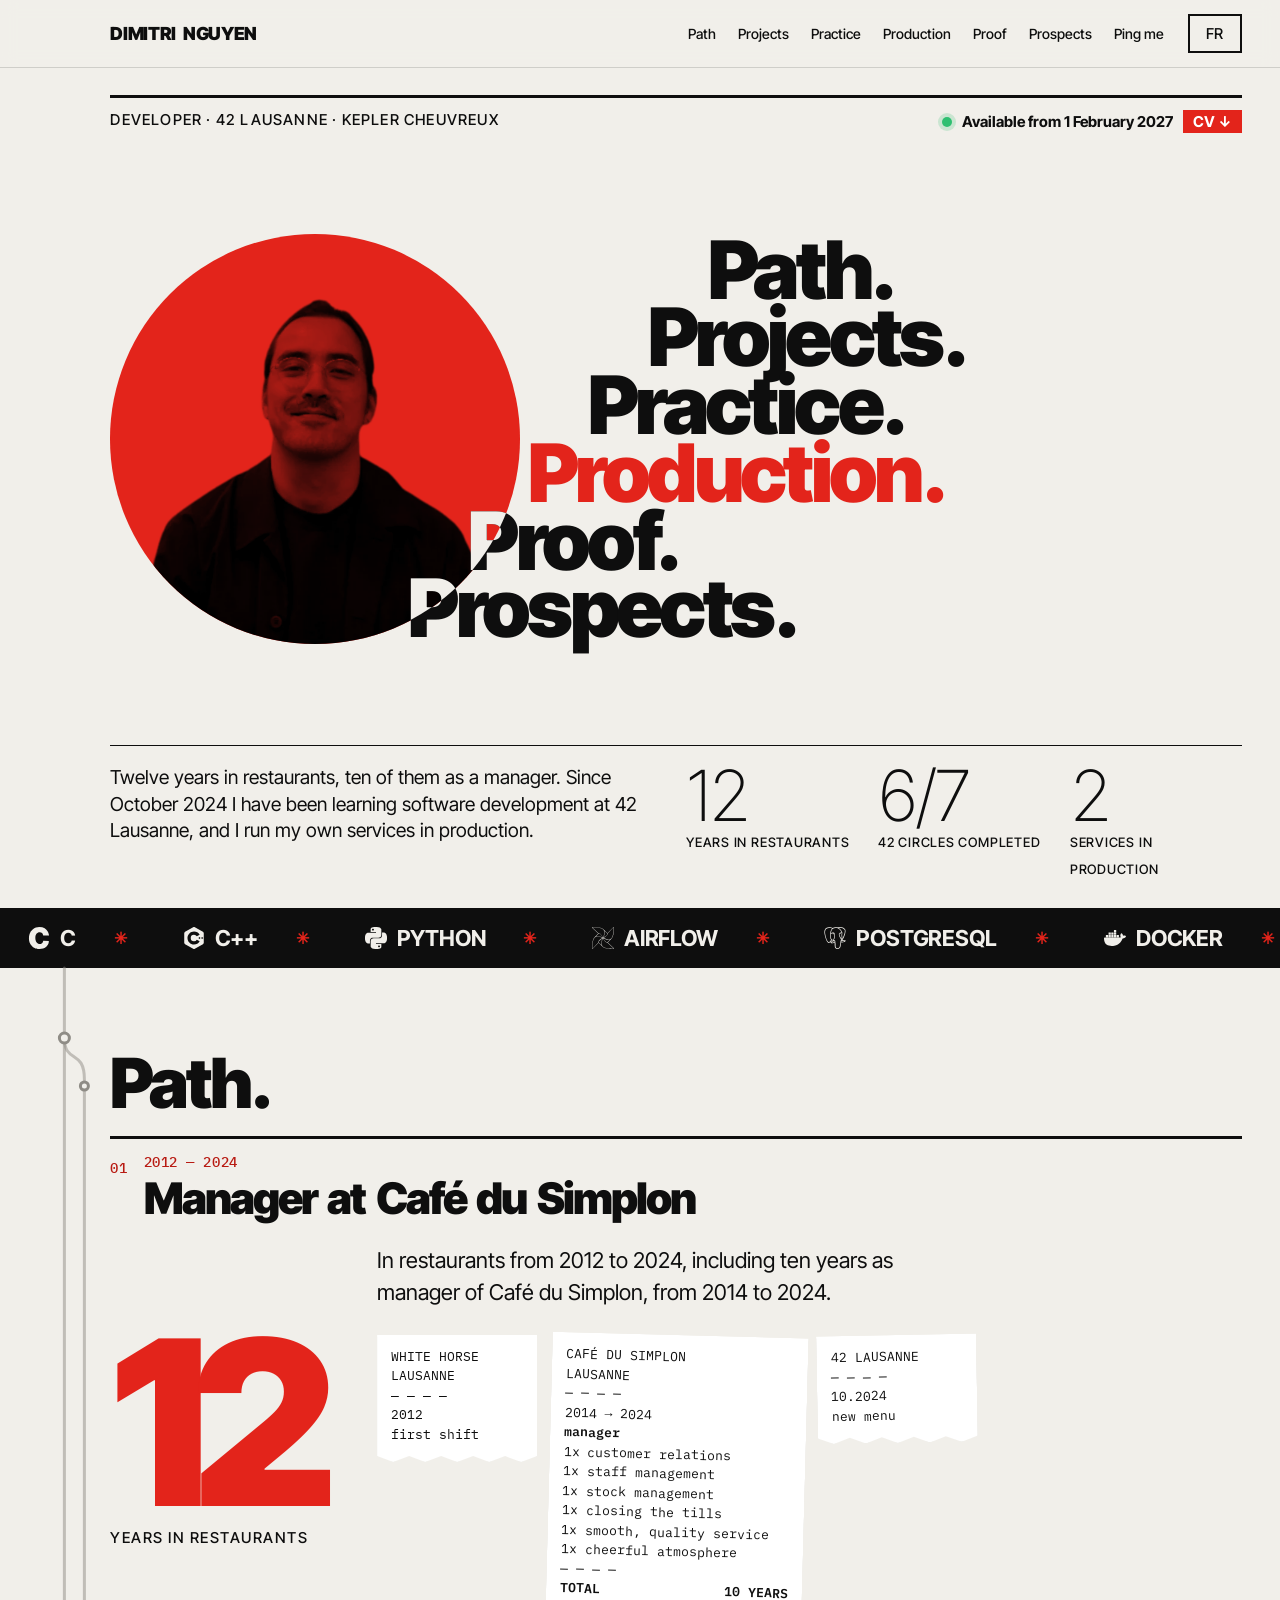
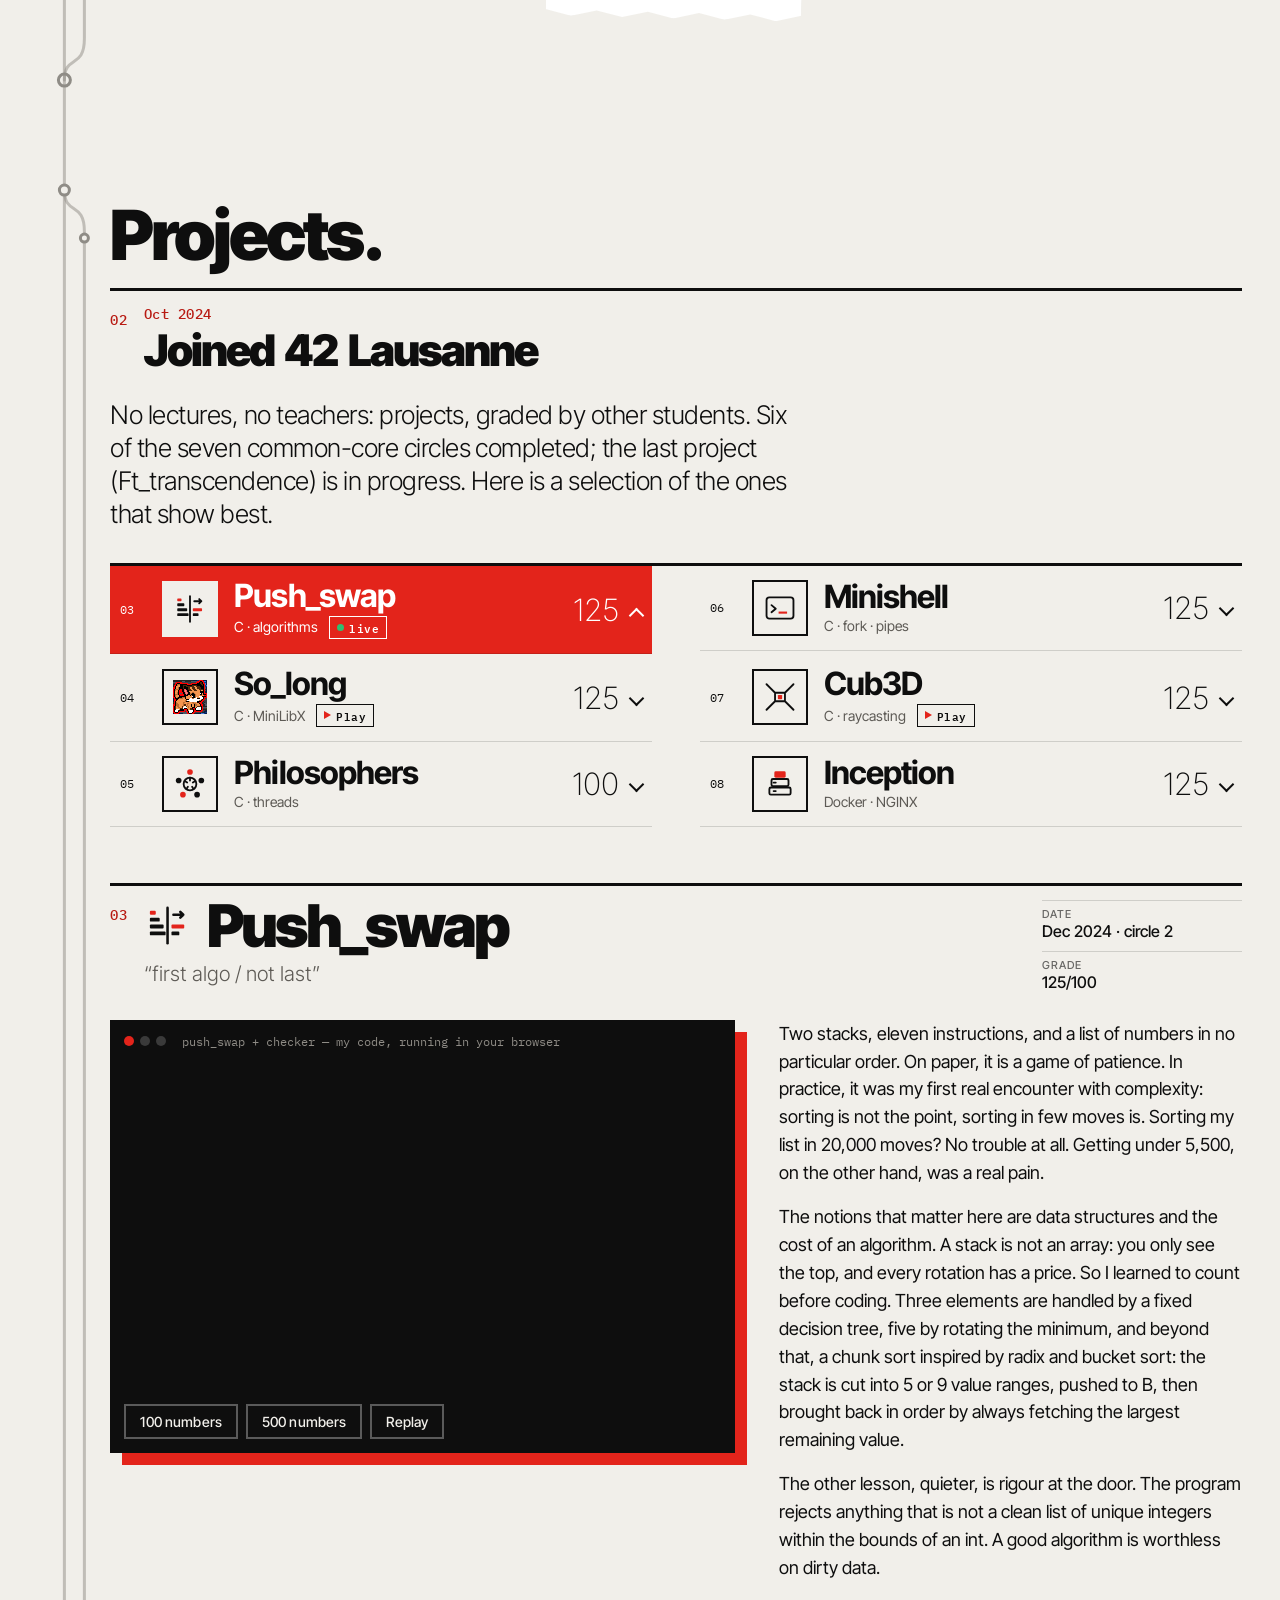
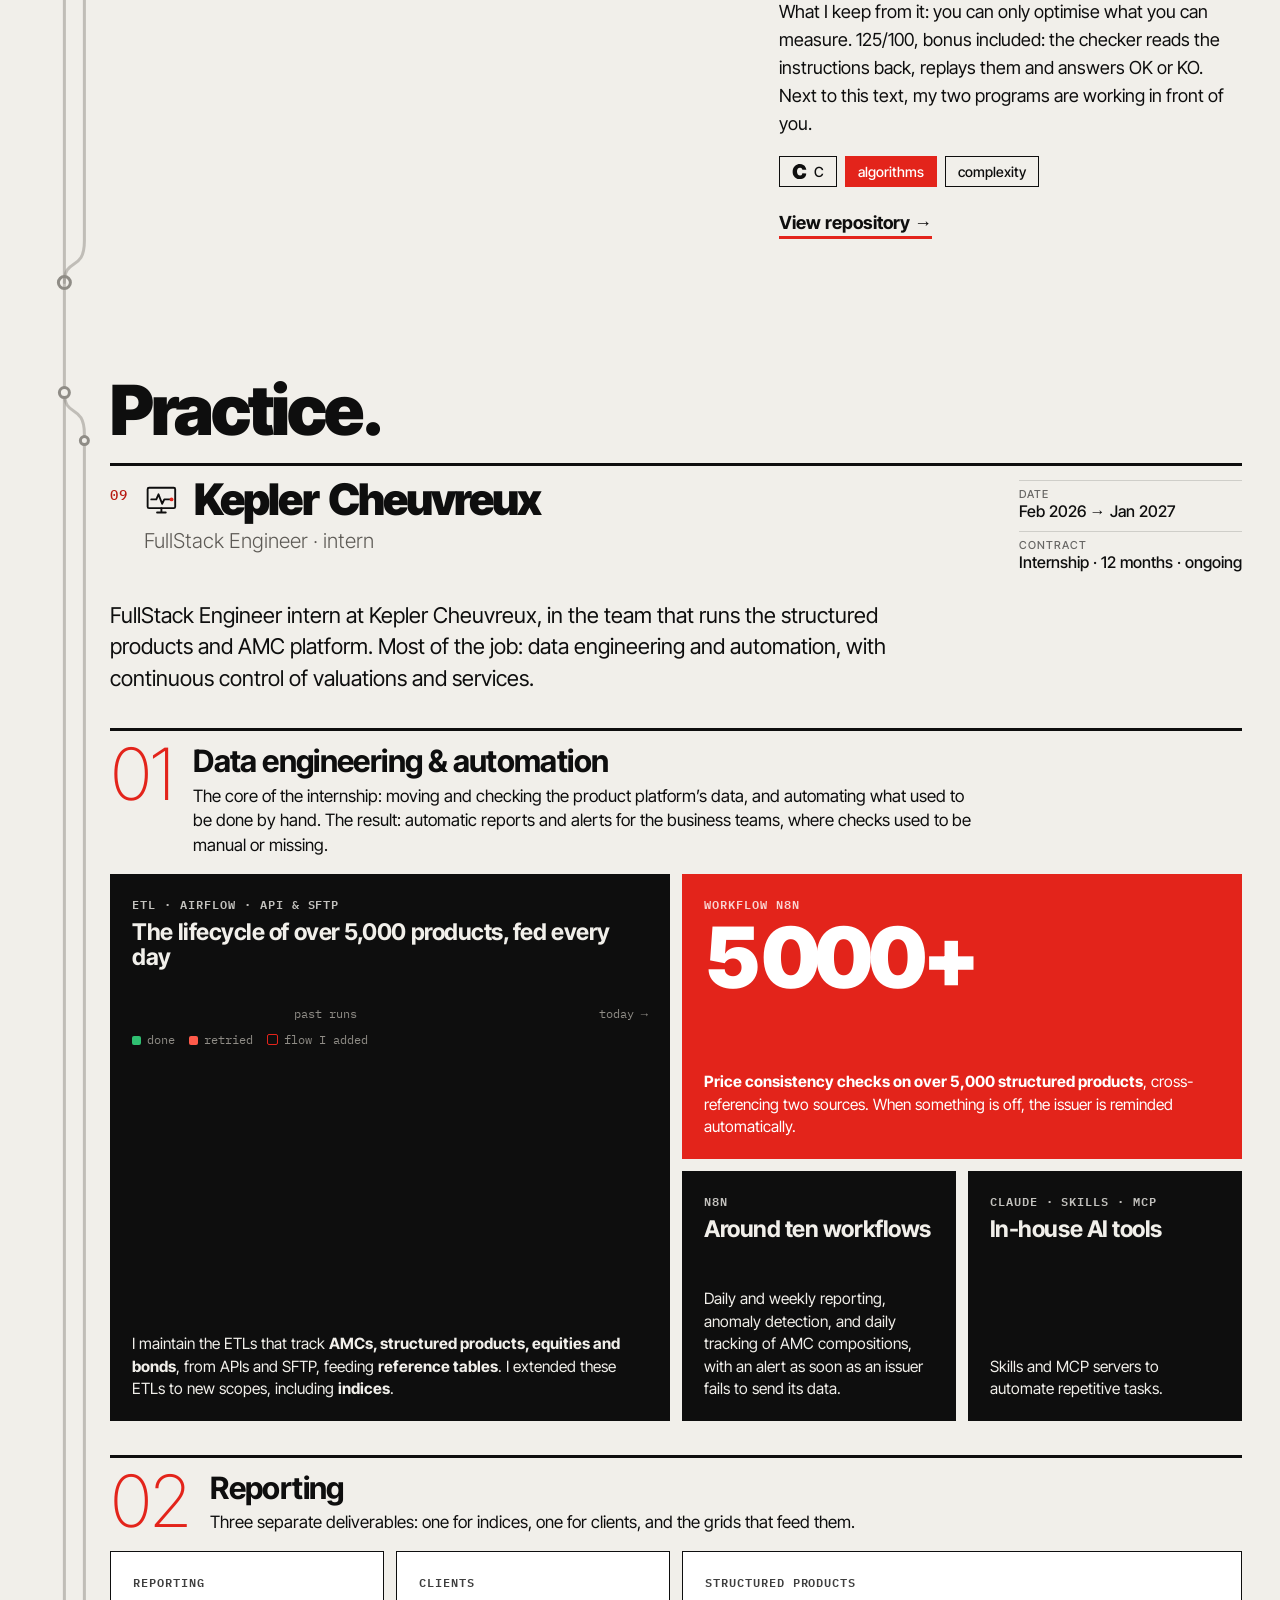
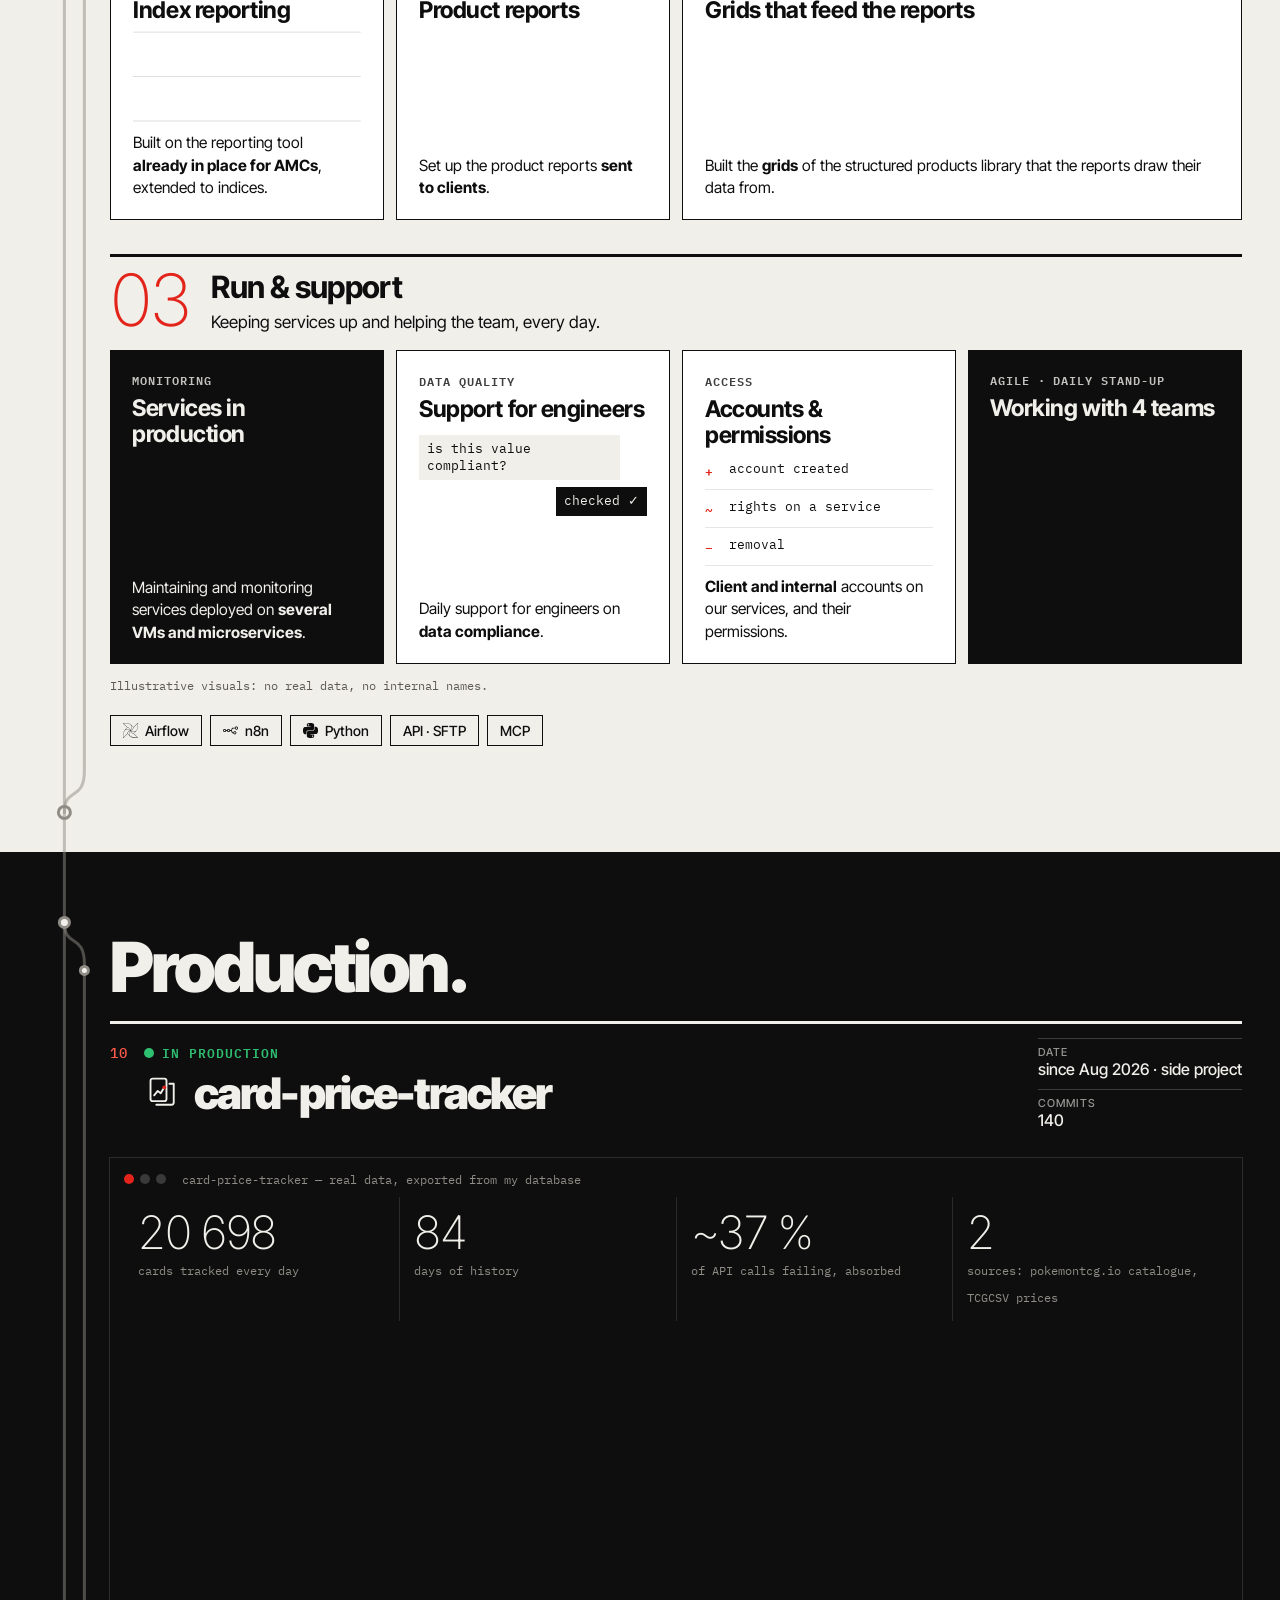
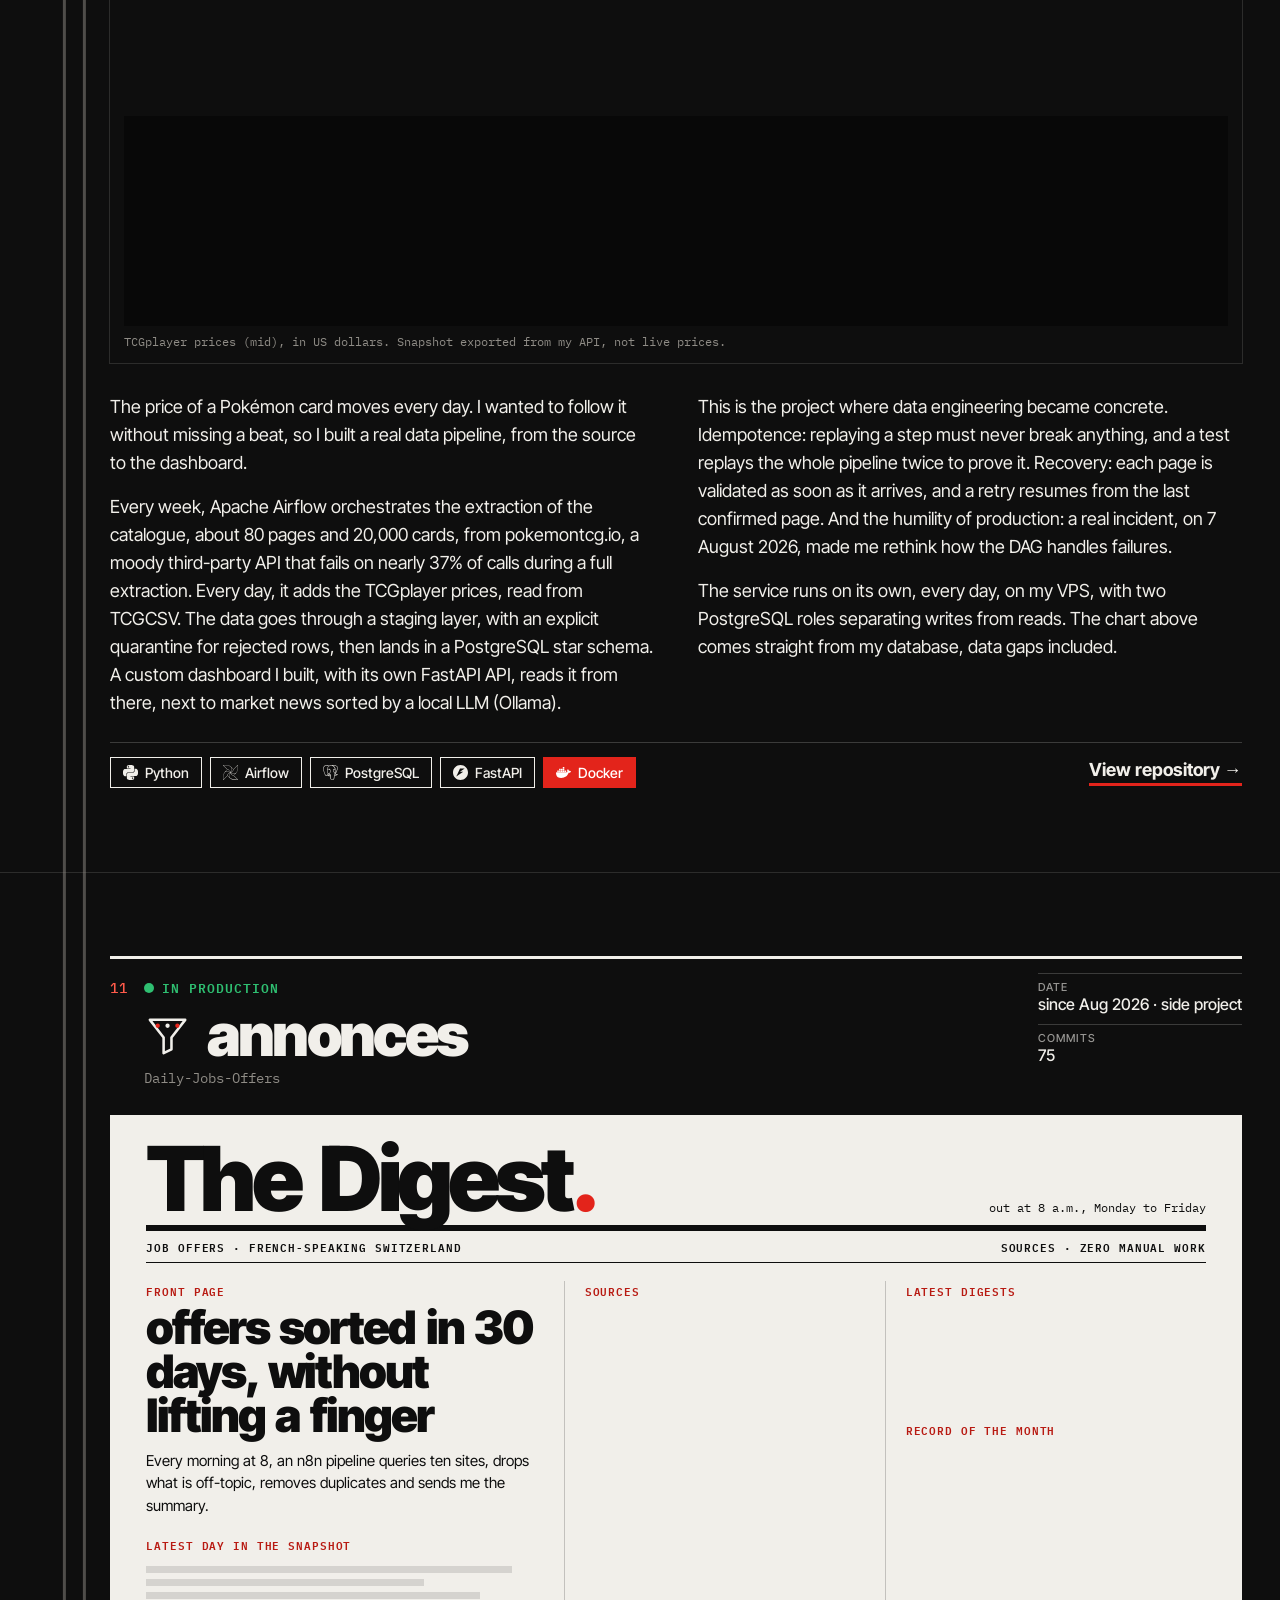
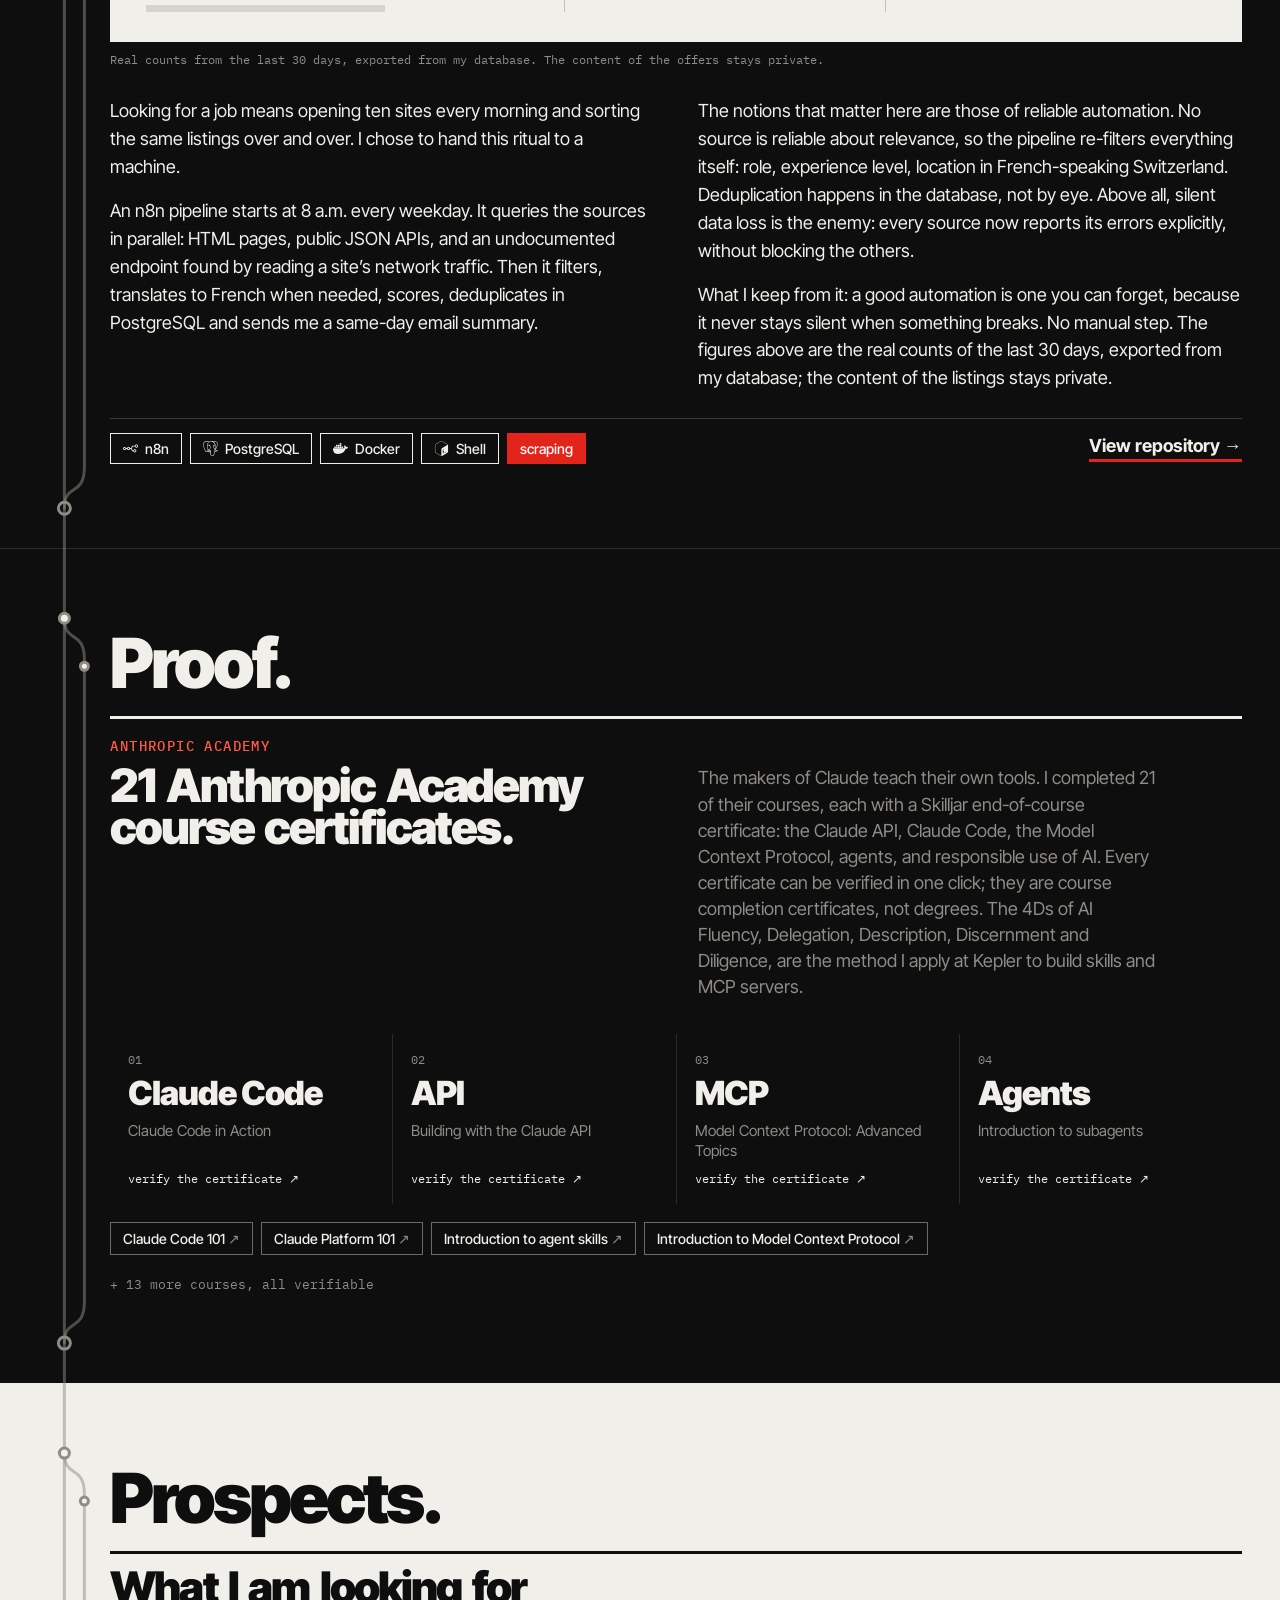
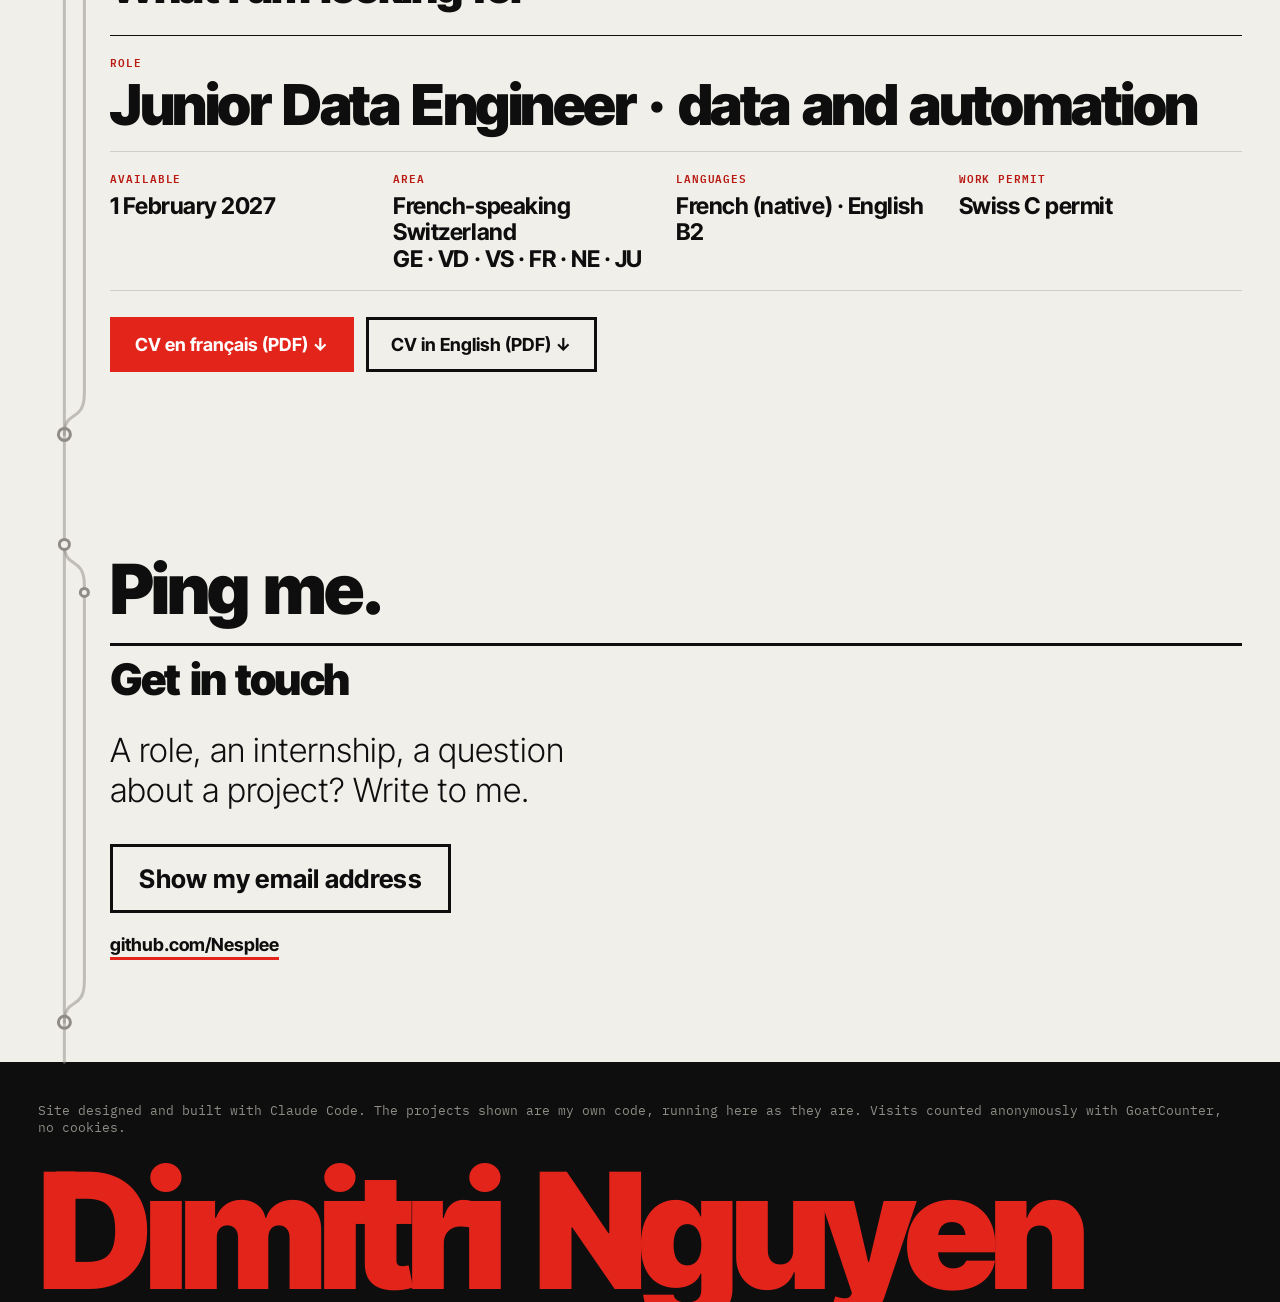
==== index.html @ 7c3caaa8 "deploy 2026-11-15T10:56Z (portfolio 27b8d2c)" ====
<!doctype html>
<html lang="fr">
<head>
  <meta charset="utf-8">
  <meta name="viewport" content="width=device-width, initial-scale=1">
  <meta http-equiv="Content-Security-Policy" content="default-src 'self'; script-src 'self' 'wasm-unsafe-eval'; style-src 'self'; img-src 'self' data: https://nesplee.goatcounter.com; font-src 'self'; connect-src 'self' https://nesplee.goatcounter.com; worker-src 'self'; frame-src 'self'; child-src 'self'; object-src 'none'; base-uri 'none'; form-action 'none'">
  <meta name="referrer" content="no-referrer">
  <title>Dimitri Nguyen — Parcours, Projets, Pratique, Production, Preuves, Perspectives</title>
  <meta name="description" content="Dimitri Nguyen, développeur formé à 42 Lausanne : projets jouables et services en production, avec leur propre code.">
  <meta property="og:type" content="website">
  <meta property="og:url" content="https://nesplee.github.io/">
  <meta property="og:title" content="Dimitri Nguyen — Junior Data Engineer">
  <meta property="og:description" content="Parcours. Projets. Pratique. Production. Preuves. Perspectives. Développeur formé à 42 Lausanne, stagiaire chez Kepler Cheuvreux.">
  <meta property="og:image" content="https://nesplee.github.io/img/og.png">
  <meta property="og:image:width" content="1200">
  <meta property="og:image:height" content="630">
  <meta property="og:image:alt" content="Dimitri Nguyen, développeur : portrait sur disque rouge et titre du portfolio">
  <meta property="og:locale" content="fr_CH">
  <meta property="og:locale:alternate" content="en_GB">
  <meta name="twitter:card" content="summary_large_image">
  <link rel="canonical" href="https://nesplee.github.io/">
  <link rel="alternate" hreflang="fr" href="https://nesplee.github.io/?lang=fr">
  <link rel="alternate" hreflang="en" href="https://nesplee.github.io/?lang=en">
  <link rel="alternate" hreflang="x-default" href="https://nesplee.github.io/">
  <link rel="icon" href="favicon.ico" sizes="32x32">
  <link rel="apple-touch-icon" href="apple-touch-icon.png">
  <link rel="icon" type="image/svg+xml" href="data:image/svg+xml,%3Csvg xmlns='http://www.w3.org/2000/svg' viewBox='0 0 32 32'%3E%3Ccircle cx='16' cy='16' r='16' fill='%23e3241b'/%3E%3Ctext x='16' y='21.5' font-family='Helvetica,Arial' font-size='14' font-weight='900' text-anchor='middle' fill='%23fff'%3EDN%3C/text%3E%3C/svg%3E">
  <script type="application/ld+json">{"@context":"https://schema.org","@type":"Person","name":"Dimitri Nguyen","url":"https://nesplee.github.io/","jobTitle":"Junior Data Engineer","alumniOf":{"@type":"EducationalOrganization","name":"42 Lausanne"},"sameAs":["https://github.com/Nesplee"]}</script>
  <link rel="stylesheet" href="css/site.css?v=785e5b2adf">
  <noscript><link rel="stylesheet" href="css/nojs.css?v=785e5b2adf"></noscript>
  <script type="module" src="js/main.js?v=785e5b2adf"></script>
</head>
<body>
  <a class="skip" href="#top" data-i18n="skip">Aller au contenu</a>
  <noscript><p class="nojs-note"><span lang="fr">JavaScript est désactivé : tout le texte est lisible ci-dessous (en français), mais les démonstrations interactives, le changement de langue et l’affichage des coordonnées en ont besoin. CV : <a href="cv/CV_Dimitri_Nguyen_FR.pdf" download>français</a> · <a href="cv/CV_Dimitri_Nguyen_EN.pdf" download>English</a>.</span> <span lang="en">JavaScript is off: all the text is readable below (in French), but the interactive demos, the language switch and the contact details need it. CV: <a href="cv/CV_Dimitri_Nguyen_EN.pdf" download>English</a> · <a href="cv/CV_Dimitri_Nguyen_FR.pdf" download>français</a>.</span></p></noscript>
  <nav class="top" aria-label="Navigation">
    <a class="brand" href="#top">Dimitri Nguyen</a>
    <ol class="toc">
      <li><a href="#st-resto"><span data-i18n="toc.path">Parcours</span></a></li>
      <li><a href="#st-42"><span data-i18n="toc.school">Projets</span></a></li>
      <li><a href="#st-kepler"><span data-i18n="toc.practice">Pratique</span></a></li>
      <li><a href="#st-tracker"><span data-i18n="toc.prod">Production</span></a></li>
      <li><a href="#st-certs"><span data-i18n="toc.certs">Preuves</span></a></li>
      <li><a href="#st-seek"><span data-i18n="toc.seek">Perspectives</span></a></li>
      <li><a href="#st-contact"><span data-i18n="toc.contact">Parlons</span></a></li>
    </ol>
    <button id="lang-toggle" type="button" data-i18n="lang.switch" data-i18n-aria="lang.switch.aria" aria-label="EN — Switch to English" lang="en">EN</button>
  </nav>

  <main class="page" id="top">
    <div class="rail" aria-hidden="true"></div>

    <header class="hero wrap">
      <p class="kicker"><span data-i18n="hero.kicker">Développeur · 42 Lausanne · Kepler Cheuvreux</span><span class="avail"><b aria-hidden="true"></b><span data-i18n="hero.avail">Disponible le 1er février 2027</span><a href="cv/CV_Dimitri_Nguyen_FR.pdf" download data-cv data-i18n="hero.cv">CV ↓</a></span></p>
      <h1><a href="#st-resto" class="s0" data-i18n="hero.p1">Parcours.</a><br><a href="#st-42" class="s1" data-i18n="hero.p2">Projets.</a><br><a href="#st-kepler" class="s2" data-i18n="hero.p3">Pratique.</a><br><em><a href="#st-tracker" class="s3" data-i18n="hero.p4">Production.</a></em><br><a href="#st-certs" class="s4" data-i18n="hero.p6">Preuves.</a><br><a href="#st-seek" class="s5" data-i18n="hero.p5">Perspectives.</a></h1>
      <div class="disc"><img class="portrait" src="img/portrait.webp" alt="Dimitri Nguyen" width="560" height="641"></div>
      <div class="hero-foot">
        <p class="intro" data-i18n="hero.intro">Douze ans en restauration, dont dix comme manager. Depuis octobre 2024, j’apprends le développement à 42 Lausanne, et je fais tourner mes propres services en production.</p>
        <ul class="facts">
          <li><b>12</b><span data-i18n="facts.resto">ans en restauration</span></li>
          <li><b>6/7</b><span data-i18n="facts.circles">cercles de 42 validés</span></li>
          <li><b>2</b><span data-i18n="facts.prod">services en production</span></li>
        </ul>
      </div>
    </header>

    <div class="ticker" aria-hidden="true"><div class="ticker-track">
      <span><svg><use href="img/tech.svg#c"/></svg>C</span><span><svg><use href="img/tech.svg#cplusplus"/></svg>C++</span><span><svg><use href="img/tech.svg#python"/></svg>Python</span><span><svg><use href="img/tech.svg#apacheairflow"/></svg>Airflow</span><span><svg><use href="img/tech.svg#postgresql"/></svg>PostgreSQL</span><span><svg><use href="img/tech.svg#docker"/></svg>Docker</span><span><svg><use href="img/tech.svg#n8n"/></svg>n8n</span><span><svg><use href="img/tech.svg#fastapi"/></svg>FastAPI</span><span><svg><use href="img/tech.svg#react"/></svg>React</span><span><svg><use href="img/tech.svg#nginx"/></svg>NGINX</span><span><svg><use href="img/tech.svg#linux"/></svg>Linux</span>
      <span><svg><use href="img/tech.svg#c"/></svg>C</span><span><svg><use href="img/tech.svg#cplusplus"/></svg>C++</span><span><svg><use href="img/tech.svg#python"/></svg>Python</span><span><svg><use href="img/tech.svg#apacheairflow"/></svg>Airflow</span><span><svg><use href="img/tech.svg#postgresql"/></svg>PostgreSQL</span><span><svg><use href="img/tech.svg#docker"/></svg>Docker</span><span><svg><use href="img/tech.svg#n8n"/></svg>n8n</span><span><svg><use href="img/tech.svg#fastapi"/></svg>FastAPI</span><span><svg><use href="img/tech.svg#react"/></svg>React</span><span><svg><use href="img/tech.svg#nginx"/></svg>NGINX</span><span><svg><use href="img/tech.svg#linux"/></svg>Linux</span>
    </div></div>


    <section class="stop wrap" id="st-resto" aria-labelledby="h-resto">
      <p class="chap" data-i18n="hero.p1" aria-hidden="true">Parcours.</p>
      <header class="phead"><span class="idx">01</span><div class="ptitle"><div class="date" data-i18n="resto.date">2012 — 2024</div><h2 id="h-resto" data-i18n="resto.title">Manager au Café du Simplon</h2></div></header>
      <div class="era">
        <div class="bignum">12<small data-i18n="resto.years">ans en restauration</small></div>
        <div>
          <div class="lede" data-i18n-html="resto.text"><p>De 2012 à 2024 dans la restauration, dont dix ans comme manager au Café du Simplon, de 2014 à 2024.</p></div>
          <ul class="tickets">
            <li class="ticket">WHITE HORSE<br>LAUSANNE<br>— — — —<br>2012<br><span data-i18n="resto.t1">premier service</span></li>
            <li class="ticket long">CAFÉ DU SIMPLON<br>LAUSANNE<br>— — — —<br>2014 → 2024<br><b data-i18n="resto.t2">manager</b><br><span class="tl">1x <span data-i18n="resto.t2a">gestion de la clientèle</span></span><span class="tl">1x <span data-i18n="resto.t2b">gestion du personnel</span></span><span class="tl">1x <span data-i18n="resto.t2c">gestion des stocks</span></span><span class="tl">1x <span data-i18n="resto.t2d">clôture des caisses</span></span><span class="tl">1x <span data-i18n="resto.t2e">service fluide et soigné</span></span><span class="tl">1x <span data-i18n="resto.t2f">bonne humeur</span></span>— — — —<br><span class="tl tot"><span data-i18n="resto.t2total">total</span> <span data-i18n="resto.t2years">10 ans</span></span></li>
            <li class="ticket">42 LAUSANNE<br>— — — —<br>10.2024<br><span data-i18n="resto.t3">nouvelle carte</span></li>
          </ul>
        </div>
      </div>
    </section>

    <section class="stop wrap" id="st-42" aria-labelledby="h-42">
      <p class="chap" data-i18n="hero.p2" aria-hidden="true">Projets.</p>
      <header class="phead"><span class="idx">02</span><div class="ptitle"><div class="date" data-i18n="42.date">oct. 2024</div><h2 id="h-42" data-i18n="42.title">Entrée à 42 Lausanne</h2></div></header>
      <div class="lede wide-lede" data-i18n-html="42.text"><p>Pas de cours ni de professeurs : des projets, corrigés par les autres étudiants. Six cercles du tronc commun validés sur sept, le dernier projet (Ft_transcendence) est en cours. Voici une sélection de ceux qui se voient le mieux.</p></div>
      <ol class="board">
        <li><button type="button" data-open="st-pushswap" aria-controls="st-pushswap" aria-expanded="false"><span class="n">03</span><span class="ico"><svg aria-hidden="true"><use href="img/projects.svg#pushswap"/></svg></span><span class="nm"><b>Push_swap</b><span class="k">C · <span data-i18n="tag.algo">algorithmie</span> <span class="pill live" data-i18n="tag.live">en direct</span></span></span><span class="g">125</span></button></li>
        <li><button type="button" data-open="st-solong" aria-controls="st-solong" aria-expanded="false"><span class="n">04</span><span class="ico"><img src="img/so_long-player.png" alt="" width="32" height="32" class="pix"></span><span class="nm"><b>So_long</b><span class="k">C · MiniLibX <span class="pill play" data-i18n="game.play">Jouer</span></span></span><span class="g">125</span></button></li>
        <li><button type="button" data-open="st-philo" aria-controls="st-philo" aria-expanded="false"><span class="n">05</span><span class="ico"><svg aria-hidden="true"><use href="img/projects.svg#philo"/></svg></span><span class="nm"><b>Philosophers</b><span class="k">C · threads</span></span><span class="g">100</span></button></li>
        <li><button type="button" data-open="st-minishell" aria-controls="st-minishell" aria-expanded="false"><span class="n">06</span><span class="ico"><svg aria-hidden="true"><use href="img/projects.svg#minishell"/></svg></span><span class="nm"><b>Minishell</b><span class="k">C · fork · pipes</span></span><span class="g">125</span></button></li>
        <li><button type="button" data-open="st-cub3d" aria-controls="st-cub3d" aria-expanded="false"><span class="n">07</span><span class="ico"><svg aria-hidden="true"><use href="img/projects.svg#cub3d"/></svg></span><span class="nm"><b>Cub3D</b><span class="k">C · raycasting <span class="pill play" data-i18n="game.play">Jouer</span></span></span><span class="g">125</span></button></li>
        <li><button type="button" data-open="st-inception" aria-controls="st-inception" aria-expanded="false"><span class="n">08</span><span class="ico"><svg aria-hidden="true"><use href="img/projects.svg#inception"/></svg></span><span class="nm"><b>Inception</b><span class="k">Docker · NGINX</span></span><span class="g">125</span></button></li>
      </ol>
    </section>

    <section class="stop wrap proj" id="st-pushswap" hidden aria-labelledby="h-pushswap">
      <header class="phead">
        <span class="idx">03</span>
        <div class="ptitle"><h2 id="h-pushswap"><svg class="picon" aria-hidden="true"><use href="img/projects.svg#pushswap"/></svg>Push_swap</h2><p class="quote" lang="en">“first algo / not last”</p></div>
        <dl class="meta"><div><dt data-i18n="meta.date">Date</dt><dd data-i18n="pushswap.date">déc. 2024 · cercle 2</dd></div><div><dt data-i18n="meta.grade">Note</dt><dd>125/100</dd></div></dl>
      </header>
      <div class="project">
        <div class="screen" data-visual="pushswap">
          <div class="bar"><i></i><i></i><i></i><span data-i18n="ps.bar">push_swap + checker — mon code, exécuté dans votre navigateur</span></div>
          <canvas width="640" height="360" role="img" data-i18n-aria="ps.aria" aria-label="Piles A et B pendant le tri"></canvas>
          <div class="controls">
            <button type="button" data-ps-size="100" data-i18n="ps.btn100">100 nombres</button>
            <button type="button" data-ps-size="500" data-i18n="ps.btn500">500 nombres</button>
            <button type="button" data-ps="replay" data-i18n="ps.replay">Rejouer</button>
            <span data-ps="count"></span> <span data-ps="verdict" aria-live="polite"></span>
          </div>
        </div>
        <div class="project-text">
          <div class="body" data-i18n-html="pushswap.body"><p>Deux piles, onze instructions, et une liste de nombres en désordre. Sur le papier, c’est un jeu de patience. En pratique, c’est mon premier vrai face-à-face avec la complexité : trier n’est pas le sujet, trier en peu de coups l’est. Ranger ma liste en 20 000 coups ? Aucune difficulté. Passer sous la barre des 5 500, en revanche, m’a donné un mal de chien.</p><p>Les notions qui comptent ici, ce sont les structures de données et le coût d’un algorithme. Une pile ne se parcourt pas comme un tableau : on n’y voit que le sommet, et chaque rotation se paie. J’ai donc appris à compter avant de coder. Trois éléments se règlent par un arbre de décision fixe, cinq par la rotation du minimum, et au-delà, un tri par blocs inspiré du radix et du bucket sort : la pile est découpée en 5 ou 9 tranches de valeurs, poussées vers B, puis ramenées dans l’ordre en allant chercher le maximum restant.</p><p>L’autre leçon, plus discrète, c’est la rigueur à l’entrée. Le programme refuse tout ce qui n’est pas une liste propre d’entiers uniques, dans les limites d’un int. Un bon algorithme ne sert à rien sur une donnée sale.</p><p>Ce que j’en garde : on n’optimise que ce qu’on sait mesurer. 125/100, bonus compris : le checker relit les instructions, les rejoue et répond OK ou KO. À côté, ce sont mes deux programmes qui travaillent sous vos yeux.</p></div>
          <ul class="tags"><li><svg aria-hidden="true"><use href="img/tech.svg#c"/></svg>C</li><li class="r" data-i18n="tag.algo">algorithmie</li><li data-i18n="tag.complexity">complexité</li></ul>
          <a class="repo" href="https://github.com/Nesplee/PUSH_SWAP" data-i18n="repo">Voir le dépôt →</a>
        </div>
      </div>
    </section>

    <section class="stop wrap proj" id="st-solong" hidden aria-labelledby="h-solong">
      <header class="phead">
        <span class="idx">04</span>
        <div class="ptitle"><h2 id="h-solong"><img class="picon pix" src="img/so_long-player.png" alt="" width="32" height="32" loading="lazy">So_long</h2><p class="quote" lang="en">“survived mlx. don't recommend”</p></div>
        <dl class="meta"><div><dt data-i18n="meta.date">Date</dt><dd data-i18n="solong.date">janv. 2025 · cercle 2</dd></div><div><dt data-i18n="meta.grade">Note</dt><dd>125/100</dd></div></dl>
      </header>
      <div class="screen wide" data-visual="game" data-game-page="games/so_long.html?v=785e5b2adf" data-game-aspect="1632 / 256" data-game-title="so_long">
        <div class="bar"><i></i><i></i><i></i><span data-i18n="solong.bar">so_long — mon jeu, jouable dans votre navigateur</span></div>
        <div data-game="stage"><img class="poster" loading="lazy" decoding="async" data-game="poster" src="img/posters/so_long.webp" alt="so_long : capture du jeu" width="1632" height="256"></div>
        <div class="controls">
          <button type="button" data-game="play" data-i18n="game.play">Jouer</button>
          <button type="button" data-game-map="maps/test3_bonus.ber" aria-pressed="true" data-i18n="solong.map1">Carte avec ennemis</button>
          <button type="button" data-game-map="maps/test2.ber" aria-pressed="false" data-i18n="solong.map2">Labyrinthe</button>
          <button type="button" data-game-map="maps/test.ber" aria-pressed="false" data-i18n="solong.map3">Petite carte</button>
          <span data-game="msg" aria-live="polite"></span>
        </div>
      </div>
      <div class="project-text cols">
        <div class="body" data-i18n-html="solong.body"><p>Mon premier jeu. Une carte, des objets à ramasser, des ennemis qui font les cent pas, et une sortie qui ne s’ouvre qu’à la fin. Tout tient dans un fichier .ber de quelques lignes, et c’est là que tout se joue.</p><p>Avant de dessiner le moindre pixel, le programme interroge la carte : est-elle rectangulaire, entièrement fermée par des murs ? n’a-t-elle qu’un seul départ ? peut-on vraiment atteindre chaque objet et la sortie ? Pour le savoir, un flood fill, ou l’art de verser de l’eau sur une carte pour voir où elle passe. C’est là que j’ai découvert, en pratique, ce qu’est un parcours de graphe.</p><p>Il a d’abord fallu apprivoiser la MiniLibX, et elle ne s’est pas laissé faire. Viennent ensuite la boucle de jeu et les événements clavier, le rendu tuile par tuile avec la MiniLibX, puis les bonus : des sprites animés orientés gauche et droite, des ennemis qui patrouillent, un compteur de coups et d’objets affiché en direct.</p><p>Et une habitude que je n’ai plus perdue : rendre la mémoire jusqu’au dernier octet, qu’on gagne, qu’on perde ou qu’on ferme la fenêtre.</p><p>125/100. Le jeu ci-dessus, c’est mon code C d’origine, qui tourne dans la page grâce à une couche MiniLibX réécrite pour le navigateur. À vous de jouer.</p></div>
        <div>
          <ul class="tags"><li><svg aria-hidden="true"><use href="img/tech.svg#c"/></svg>C</li><li>MiniLibX</li><li class="r" data-i18n="tag.game">jeu 2D</li><li data-i18n="tag.pathfinding">vérification de chemin</li></ul>
          <a class="repo" href="https://github.com/Nesplee/SO_LONG" data-i18n="repo">Voir le dépôt →</a>
        </div>
      </div>
    </section>

    <section class="stop wrap proj" id="st-philo" hidden aria-labelledby="h-philo">
      <header class="phead">
        <span class="idx">05</span>
        <div class="ptitle"><h2 id="h-philo"><svg class="picon" aria-hidden="true"><use href="img/projects.svg#philo"/></svg>Philosophers</h2><p class="quote" lang="en">“i think... ZzZzzzZ”</p></div>
        <dl class="meta"><div><dt data-i18n="meta.date">Date</dt><dd data-i18n="philo.date">févr. 2025 · cercle 3</dd></div><div><dt data-i18n="meta.grade">Note</dt><dd>100/100</dd></div></dl>
      </header>
      <div class="project">
        <div class="screen" data-visual="philo">
          <div class="bar"><i></i><i></i><i></i><span data-ph="args">./philo 5 800 200 200 7</span></div>
          <div class="ph-grid">
            <svg data-ph="table" viewBox="0 0 340 340" role="img" data-i18n-aria="ph.aria" aria-label="Table des philosophes rejouant une exécution réelle"></svg>
            <div><p class="note" data-i18n="ph.logtitle">Sortie réelle du programme</p><ol class="ph-log" data-ph="log" aria-live="off"></ol></div>
          </div>
          <div class="controls">
            <button type="button" data-ph-run="ok" aria-pressed="true" data-i18n="ph.run1">Personne ne meurt</button>
            <button type="button" data-ph-run="death" aria-pressed="false" data-i18n="ph.run2">Un philosophe meurt</button>
            <button type="button" data-ph="toggle" data-i18n="ph.toggle">Lecture / pause</button>
            <button type="button" data-ph="restart" data-i18n="ph.restart">Recommencer</button>
            <label><span data-i18n="ph.speed">vitesse</span> <select data-ph="speed"><option value="0.25">×0,25</option><option value="0.5" selected>×0,5</option><option value="1">×1</option></select></label>
            <span data-ph="clock"></span>
          </div>
          <p class="note"><span data-i18n="ph.note">Traces réelles de mon binaire, enregistrées puis rejouées : les threads ne peuvent pas tourner sur un site statique.</span> <span data-ph="asof"></span></p>
        </div>
        <div class="project-text">
          <div class="body" data-i18n-html="philo.body"><p>Une table ronde, des philosophes, autant de fourchettes que de convives, et une règle cruelle : pour manger, il faut les deux fourchettes voisines, et qui ne mange pas à temps meurt. C’est un problème vieux de soixante ans, et c’est la meilleure porte d’entrée que je connaisse vers la programmation concurrente. Un projet qui m’a donné faim, sommeil et envie de mourir en même temps, exactement comme mes philosophes.</p><p>Chaque philosophe est un thread, chaque fourchette un mutex. Un thread de surveillance vérifie en continu l’heure du dernier repas de chacun, pour annoncer une mort quelques millisecondes à peine après qu’elle survient. Un mutex dédié à l’affichage empêche les lignes du journal de se mélanger.</p><p>Les notions s’apprennent ici à la dure. L’interblocage, quand chacun prend sa fourchette gauche et attend la droite pour toujours. La data race, quand deux threads lisent et écrivent la même valeur sans se coordonner. La parade tient en un geste : les philosophes pairs attendent un court instant avant de se servir, et la symétrie se brise. Le cas du philosophe seul, avec une seule fourchette, est traité à part.</p><p>Ce que j’en garde : un programme concurrent ne se teste pas seulement, il se raisonne. 100/100. La table ci-contre rejoue deux vraies exécutions : avec ./philo 5 800 200 200 7 personne ne meurt, avec ./philo 4 310 200 100 le philosophe 2 meurt à 311 ms.</p></div>
          <ul class="tags"><li><svg aria-hidden="true"><use href="img/tech.svg#c"/></svg>C</li><li>pthreads</li><li>mutex</li><li class="r" data-i18n="tag.concurrency">concurrence</li></ul>
          <a class="repo" href="https://github.com/Nesplee/PHILOSOPHERS" data-i18n="repo">Voir le dépôt →</a>
        </div>
      </div>
    </section>
    <section class="stop wrap proj" id="st-minishell" hidden aria-labelledby="h-minishell">
      <header class="phead">
        <span class="idx">06</span>
        <div class="ptitle"><h2 id="h-minishell"><svg class="picon" aria-hidden="true"><use href="img/projects.svg#minishell"/></svg>Minishell</h2><p class="quote" lang="en">“read between lines lol”</p></div>
        <dl class="meta"><div><dt data-i18n="meta.date">Date</dt><dd data-i18n="minishell.date">juin 2025 · cercle 3</dd></div><div><dt data-i18n="meta.grade">Note</dt><dd>125/100</dd></div></dl>
      </header>
      <div class="screen wide" data-visual="minishell">
        <div class="bar"><i></i><i></i><i></i><span data-i18n="ms.bar">minishell — une vraie session de mon shell, et les processus qu’il a créés</span></div>
        <div class="ms-grid">
          <pre class="ms-term" data-ms="term" tabindex="0" data-i18n-aria="ms.termaria" aria-label="Terminal rejouant la session"></pre>
          <div class="ms-side">
            <p class="note" data-i18n="ms.treetitle">Processus de la commande en cours</p>
            <svg data-ms="tree" viewBox="0 0 360 160" role="img" data-i18n-aria="ms.treearia" aria-label="Arbre des processus"></svg>
            <p class="ms-stats" data-ms="stats"></p>
          </div>
        </div>
        <div class="controls">
          <button type="button" data-ms="restart" data-i18n="ms.restart">Rejouer la session</button>
          <button type="button" data-ms="all" data-i18n="ms.all">Tout afficher</button>
        </div>
        <p class="note"><span data-i18n="ms.note">Session enregistrée sur mon binaire. Les appels fork, execve, pipe, dup2 et waitpid sont captés à l’édition de liens, sans modifier le code.</span> <span data-ms="asof"></span></p>
      </div>
      <div class="project-text cols">
        <div class="body" data-i18n-html="minishell.body"><p>Mini hell, comme son nom l’indique : une vraie montagne à gravir. Réécrire un shell, c’est démonter ce qu’on utilise tous les jours sans y penser. Chaque ligne tapée traverse une petite chaîne de montage : on la lit, on la découpe, on vérifie sa grammaire, on construit les commandes, on développe les variables, puis on crée les processus et on les exécute.</p><p>C’est le projet où j’ai compris comment fonctionne un système Unix. fork pour dupliquer un processus, execve pour lui donner une nouvelle vie, pipe et dup2 pour brancher la sortie de l’un sur l’entrée de l’autre, waitpid pour attendre qu’il ait fini. Et les signaux : Ctrl-C, Ctrl-D et Ctrl-\ se comportent comme dans Bash, au prompt, dans un heredoc et pendant une commande.</p><p>Côté architecture, la leçon a été la séparation des étapes. Le lexer produit des jetons typés, le parser ne travaille que sur ces jetons, et la syntaxe est validée avant toute exécution. Dix étapes numérotées, chacune dans son dossier. Certaines commandes, comme cd, export, unset et exit, doivent modifier le shell lui-même : elles s’exécutent sans fork. En bonus : les opérateurs &amp;&amp; et ||, les parenthèses et les jokers.</p><p>125/100. À côté, une vraie session de mon shell, et pour chaque commande les processus qu’il a réellement créés.</p></div>
        <div>
          <ul class="tags"><li><svg aria-hidden="true"><use href="img/tech.svg#c"/></svg>C</li><li>fork · execve</li><li>pipes</li><li class="r" data-i18n="tag.parsing">parsing</li><li><svg aria-hidden="true"><use href="img/tech.svg#gnubash"/></svg>Bash</li></ul>
          <a class="repo" href="https://github.com/Nesplee/MINISHELL" data-i18n="repo">Voir le dépôt →</a>
        </div>
      </div>
    </section>

    <section class="stop wrap proj" id="st-cub3d" hidden aria-labelledby="h-cub3d">
      <header class="phead">
        <span class="idx">07</span>
        <div class="ptitle"><h2 id="h-cub3d"><svg class="picon" aria-hidden="true"><use href="img/projects.svg#cub3d"/></svg>Cub3D</h2><p class="quote" lang="en">“not really a 3D cube”</p></div>
        <dl class="meta"><div><dt data-i18n="meta.date">Date</dt><dd data-i18n="cub3d.date">oct. 2025 · cercle 4</dd></div><div><dt data-i18n="meta.grade">Note</dt><dd>125/100</dd></div></dl>
      </header>
      <div class="project">
        <div class="screen" data-visual="game" data-game-page="games/cub3d.html?v=785e5b2adf" data-game-aspect="16 / 9" data-game-title="cub3d">
          <div class="bar"><i></i><i></i><i></i><span data-i18n="cub3d.bar">cub3d — mon moteur, jouable dans votre navigateur</span></div>
          <div data-game="stage"><img class="poster" loading="lazy" decoding="async" data-game="poster" src="img/posters/cub3d.webp" alt="cub3d : capture du jeu" width="1280" height="720"></div>
          <div class="controls">
            <button type="button" data-game="play" data-i18n="game.play">Jouer</button>
            <span data-game="msg" aria-live="polite"></span>
          </div>
          <p class="note" data-i18n="cub3d.keys">W A S D avancer · ← → tourner · E ouvrir une porte · F1 souris · Échap quitter</p>
        </div>
        <div class="project-text">
          <div class="body" data-i18n-html="cub3d.body"><p>Comment faire de la 3D avec une simple grille 2D ? C’est l’astuce de Wolfenstein 3D, et je l’ai reconstruite, rayon par rayon.</p><p>Pour chaque colonne de l’écran, le moteur lance un rayon et l’avance case par case jusqu’au premier mur : c’est l’algorithme DDA. La distance trouvée donne la hauteur du mur à dessiner, et la texture vient habiller la colonne. Il faut prendre la distance perpendiculaire au mur, et non la distance réelle, sinon l’image se courbe comme dans un judas : l’effet fish-eye. C’est le projet où la trigonométrie est devenue un outil.</p><p>Autour du moteur : le parsing complet du format .cub, avec une carte qui doit être entièrement fermée avant le premier rendu, sinon les rayons s’échappent dans le vide. Puis des textures murales animées, des portes qu’on ouvre et qu’on ferme, une minimap, un viseur et un compteur d’images par seconde, le tout dans la même boucle de rendu, sans scintillement.</p><p>Le plus amusant de tous à construire, et le dernier projet soumis à la douloureuse norminette, le correcteur de style de 42, qui ne laisse rien passer. Ce que j’en garde : derrière une image fluide, il y a surtout des choix de calcul. 125/100. Le moteur ci-contre est mon code d’origine : mêmes textures, mêmes portes, même minimap.</p></div>
          <ul class="tags"><li><svg aria-hidden="true"><use href="img/tech.svg#c"/></svg>C</li><li>raycasting</li><li>MiniLibX</li><li class="r" data-i18n="tag.algo">algorithmie</li></ul>
          <a class="repo" href="https://github.com/Nesplee/CUB3D" data-i18n="repo">Voir le dépôt →</a>
        </div>
      </div>
    </section>

    <section class="stop wrap proj" id="st-inception" aria-labelledby="h-inception">
      <header class="phead">
        <span class="idx">08</span>
        <div class="ptitle"><h2 id="h-inception"><svg class="picon" aria-hidden="true"><use href="img/projects.svg#inception"/></svg>Inception</h2><p class="quote" lang="en">“dream big”</p></div>
        <dl class="meta"><div><dt data-i18n="meta.date">Date</dt><dd data-i18n="inception.date">juil. 2026 · cercle 5</dd></div><div><dt data-i18n="meta.grade">Note</dt><dd>125/100</dd></div></dl>
      </header>
      <div class="screen wide" data-visual="inception">
        <div class="bar"><i></i><i></i><i></i><span data-i18n="in.bar">inception — mon infrastructure, dessinée depuis mon docker-compose.yml</span></div>
        <div class="in-grid">
          <div class="svg-scroll" role="group" tabindex="0" data-i18n-aria="svg.scroll" aria-label="Schéma, défilement horizontal possible"><svg data-in="map" viewBox="0 0 700 370" role="img" data-i18n-aria="in.aria" aria-label="Les conteneurs de la pile Inception et leurs liens"></svg></div>
          <div><p class="note" data-i18n="in.ordertitle">Ordre de démarrage (depends_on)</p><ol class="in-order" data-in="order"></ol></div>
        </div>
        <div class="controls">
          <button type="button" data-in="boot" data-i18n="in.boot">docker compose up</button>
          <button type="button" data-in="request" data-i18n="in.request">Envoyer une requête</button>
        </div>
        <p class="note" data-i18n="in.note">Services, ports publiés, volumes et dépendances lus dans mon docker-compose.yml ; liens entre services tels que décrits dans le README.</p>
      </div>
      <div class="project-text cols">
        <div class="body" data-i18n-html="inception.body"><p>Mon projet préféré. Le défi : monter une infrastructure comme on le ferait pour de vrai, chaque service dans son propre conteneur, construit à partir d’une Debian nue. Pas d’image toute faite, pas de raccourci.</p><p>NGINX garde l’entrée : il termine le TLS et c’est la seule porte d’entrée de WordPress. WordPress travaille derrière lui en PHP-FPM, MariaDB tout au fond, sur un volume monté qui survit aux redémarrages. Puis j’ai continué, parce que c’était trop beau pour s’arrêter : un cache Redis pour WordPress, Adminer, un serveur FTP, un site statique, et une instance n8n qui envoie automatiquement un e-mail. Voir mes conteneurs se construire, démarrer puis se parler entre eux m’a sincèrement ébahi.</p><p>Les notions sont celles de tout déploiement sérieux. L’isolation, chaque service dans sa boîte. Le réseau privé, où les conteneurs se parlent sans s’exposer. La persistance, pour que les données survivent aux conteneurs. Et la configuration hors du code : les chemins de données sont lus depuis un fichier .env, pour que le même Makefile fonctionne sur n’importe quelle machine. Le plus joli casse-tête : faire vivre deux hôtes virtuels sur le même port 443 grâce au SNI, sans jamais laisser la base de données voir la lumière du jour.</p><p>Ce que j’en garde : un service, ce n’est pas seulement du code, c’est l’endroit où il vit. 125/100. Le schéma ci-dessus est dessiné à partir de mon vrai docker-compose.yml : services, ports, volumes et ordre de démarrage.</p></div>
        <div>
          <ul class="tags"><li><svg aria-hidden="true"><use href="img/tech.svg#docker"/></svg>Docker</li><li><svg aria-hidden="true"><use href="img/tech.svg#nginx"/></svg>NGINX</li><li><svg aria-hidden="true"><use href="img/tech.svg#wordpress"/></svg>WordPress</li><li><svg aria-hidden="true"><use href="img/tech.svg#mariadb"/></svg>MariaDB</li><li><svg aria-hidden="true"><use href="img/tech.svg#n8n"/></svg>n8n</li><li class="r">TLS</li></ul>
          <a class="repo" href="https://github.com/Nesplee/INCEPTION" data-i18n="repo">Voir le dépôt →</a>
        </div>
      </div>
    </section>

    <section class="stop wrap proj" id="st-kepler" aria-labelledby="h-kepler">
      <p class="chap" data-i18n="hero.p3" aria-hidden="true">Pratique.</p>
      <header class="phead">
        <span class="idx">09</span>
        <div class="ptitle"><h2 id="h-kepler"><svg class="picon" aria-hidden="true"><use href="img/projects.svg#kepler"/></svg>Kepler Cheuvreux</h2><p class="quote" data-i18n="kepler.role">FullStack Engineer · stagiaire</p></div>
        <dl class="meta"><div><dt data-i18n="meta.date">Date</dt><dd data-i18n="kepler.date">févr. 2026 → janv. 2027</dd></div><div><dt data-i18n="meta.contract">Contrat</dt><dd data-i18n="kepler.contract">Stage · 12 mois · en cours</dd></div></dl>
      </header>
      <p class="lede kp-lede" data-i18n="kepler.lede">Stagiaire FullStack Engineer chez Kepler Cheuvreux, dans l’équipe qui gère la plateforme de produits structurés et d’AMC. L’essentiel du poste : du data engineering et de l’automatisation, avec un contrôle continu des valorisations et des services.</p>
      <div class="kp" data-visual="kepler">
        <section class="kp-band main" aria-labelledby="kp-h1">
          <header><div class="n">01</div><h3 id="kp-h1" data-i18n="kp.b1">Data engineering &amp; automatisation</h3><p data-i18n="kp.b1d">Le cœur du stage : faire circuler et contrôler la donnée de la plateforme produits, et automatiser ce qui se faisait à la main. Résultat : des rapports et des alertes automatiques pour les équipes métier, là où le contrôle était manuel ou inexistant.</p></header>
          <div class="bento">
          <article class="tile dark s2 r2"><span class="k">ETL · Airflow · API &amp; SFTP</span><h3 data-i18n="kp.etl">Le cycle de vie de plus de 5 000 produits, alimenté chaque jour</h3><div class="runs" data-kp="runs"></div><div class="axis"><span></span><div><span data-i18n="kp.past">exécutions passées</span><span data-i18n="kp.today">aujourd’hui →</span></div></div><div class="legend"><span data-i18n="kp.done">terminé</span><span class="r" data-i18n="kp.retried">relancé</span><span class="n" data-i18n="kp.mine">flux que j’ai ajouté</span></div><div class="d" data-i18n-html="kp.etld"><p>Je maintiens les ETL qui suivent les <b>AMC, produits structurés, actions et obligations</b>, depuis des API et des SFTP, et alimentent <b>des tables de référence</b>. J’ai étendu ces ETL à de nouveaux périmètres, dont <b>les indices</b>.</p></div></article>
          <article class="tile red s2"><span class="k">Workflow n8n</span><div class="big" data-kp="count">5&#8239;000+</div><div class="plog" data-kp="plog"></div><div class="d" data-i18n-html="kp.ctrld"><p><b>Contrôle de cohérence des prix sur plus de 5 000 produits structurés</b>, en croisant deux sources. En cas d’écart, l’émetteur est relancé automatiquement.</p></div></article>
          <article class="tile dark"><span class="k">n8n</span><h3 data-i18n="kp.pipes">Une dizaine de workflows</h3><div class="exec" data-kp="exec"></div><div class="d" data-i18n-html="kp.pipesd"><p>Reporting quotidien et hebdomadaire, détection d’anomalies, et suivi quotidien des compositions d’AMC avec une alerte dès qu’un émetteur n’envoie pas ses données.</p></div></article>
          <article class="tile dark"><span class="k">Claude · skills · MCP</span><h3 data-i18n="kp.ai">Outils IA maison</h3><div class="term" data-kp="term"></div><div class="d" data-i18n-html="kp.aid"><p>Skills et serveurs MCP pour automatiser les tâches redondantes.</p></div></article>
          </div>
        </section>
        <section class="kp-band" aria-labelledby="kp-h2">
          <header><div class="n">02</div><h3 id="kp-h2" data-i18n="kp.b2">Reporting</h3><p data-i18n="kp.b2d">Trois livrables distincts : un pour les indices, un pour les clients, et les grilles qui les alimentent.</p></header>
          <div class="bento">
          <article class="tile light"><span class="k">Reporting</span><h3 data-i18n="kp.idx">Reporting d’indices</h3><div class="chart"><svg viewBox="0 0 200 80" preserveAspectRatio="none" aria-hidden="true"><path class="a" d="M0 79H200M0 40H200M0 1H200"/><path class="l" d="M0 62L18 58L34 60L52 48L70 51L88 40L104 43L122 30L140 34L158 22L176 26L200 12"/></svg></div><div class="d" data-i18n-html="kp.idxd"><p>Construit sur l’outil de reporting <b>déjà en place pour les AMC</b>, étendu aux indices.</p></div></article>
          <article class="tile light"><span class="k">Clients</span><h3 data-i18n="kp.cli">Rapports produits</h3><div class="docs" aria-hidden="true"><i></i><i></i><i></i></div><div class="d" data-i18n-html="kp.clid"><p>Mise en place des rapports produits <b>envoyés aux clients</b>.</p></div></article>
          <article class="tile light s2"><span class="k" data-i18n="kp.gridk">Produits structurés</span><h3 data-i18n="kp.grid">Grilles qui alimentent les rapports</h3><div class="sheet" data-kp="sheet" aria-hidden="true"></div><div class="d" data-i18n-html="kp.gridd"><p>Création des <b>grilles</b> de la bibliothèque de produits structurés, d’où les rapports tirent leurs données.</p></div></article>
          </div>
        </section>
        <section class="kp-band" aria-labelledby="kp-h3">
          <header><div class="n">03</div><h3 id="kp-h3" data-i18n="kp.b3">Run &amp; support</h3><p data-i18n="kp.b3d">Garder les services debout et aider l’équipe, tous les jours.</p></header>
          <div class="bento">
          <article class="tile dark"><span class="k">Monitoring</span><h3 data-i18n="kp.mon">Services en production</h3><div class="leds" data-kp="leds"></div><div class="d" data-i18n-html="kp.mond"><p>Maintien et surveillance des services déployés sur <b>plusieurs VM et microservices</b>.</p></div></article>
          <article class="tile light"><span class="k">Data quality</span><h3 data-i18n="kp.sup">Support aux ingénieurs</h3><div class="qa" aria-hidden="true"><div class="q" data-i18n="kp.supq">cette valeur est-elle conforme ?</div><div class="a" data-i18n="kp.supa">vérifié ✓</div></div><div class="d" data-i18n-html="kp.supd"><p>Support quotidien aux ingénieurs sur <b>la conformité des données</b>.</p></div></article>
          <article class="tile light"><span class="k">Access</span><h3 data-i18n="kp.acc">Comptes &amp; permissions</h3><div class="acc" aria-hidden="true"><div><b>+</b><span data-i18n="kp.acc1">création de compte</span></div><div><b>~</b><span data-i18n="kp.acc2">droits sur un service</span></div><div><b>−</b><span data-i18n="kp.acc3">suppression</span></div></div><div class="d" data-i18n-html="kp.accd"><p>Comptes <b>clients et internes</b> sur nos services, et leurs permissions.</p></div></article>
          <article class="tile dark"><span class="k" data-i18n="kp.teamk">Agile · daily chaque matin</span><h3 data-i18n="kp.team">Au contact de 4 équipes</h3><div class="orbit"><svg data-kp="orbit" viewBox="0 0 200 110" aria-hidden="true"></svg></div></article>
          </div>
        </section>
        <p class="kp-note" data-i18n="kp.note">Visuels illustratifs : aucune donnée réelle, aucun nom interne.</p>
      </div>
      <ul class="tags"><li><svg aria-hidden="true"><use href="img/tech.svg#apacheairflow"/></svg>Airflow</li><li><svg aria-hidden="true"><use href="img/tech.svg#n8n"/></svg>n8n</li><li><svg aria-hidden="true"><use href="img/tech.svg#python"/></svg>Python</li><li>API · SFTP</li><li>MCP</li></ul>
    </section>

    <section class="stop wrap proj dark" id="st-tracker" aria-labelledby="h-tracker">
      <p class="chap" data-i18n="hero.p4" aria-hidden="true">Production.</p>
      <header class="phead">
        <span class="idx">10</span>
        <div class="ptitle"><span class="badge-prod" data-i18n="prod.badge">en production</span><h2 id="h-tracker"><svg class="picon" aria-hidden="true"><use href="img/projects.svg#tracker"/></svg>card-price-tracker</h2></div>
        <dl class="meta"><div><dt data-i18n="meta.date">Date</dt><dd data-i18n="tracker.date">depuis août 2026 · projet perso</dd></div><div><dt data-i18n="meta.commits">Commits</dt><dd>140</dd></div></dl>
      </header>
      <div class="screen wide" data-visual="tracker">
        <div class="bar"><i></i><i></i><i></i><span data-i18n="tr.bar">card-price-tracker — vraies données, exportées de ma base</span></div>
        <div class="kpis-dark">
          <div><b data-tr="total">20 698</b><small data-i18n="tr.k1">cartes suivies chaque jour</small></div>
          <div><b data-tr="days">84</b><small data-i18n="tr.k2">jours d’historique</small></div>
          <div><b>~37 %</b><small data-i18n="tr.k3">d’appels API en échec, absorbés</small></div>
          <div><b>2</b><small data-i18n="tr.k4">sources : catalogue pokemontcg.io, prix TCGCSV</small></div>
        </div>
        <div class="tr-grid">
          <div class="svg-scroll" role="group" tabindex="0" data-i18n-aria="svg.scroll" aria-label="Schéma, défilement horizontal possible"><svg data-tr="chart" viewBox="0 0 640 300" role="img" data-i18n-aria="tr.aria" aria-label="Prix TCGplayer de la carte sélectionnée"></svg></div>
          <div class="card-tabs" data-tr="tabs"></div>
        </div>
        <div class="svg-scroll" role="group" tabindex="0" data-i18n-aria="svg.scroll" aria-label="Schéma, défilement horizontal possible"><svg data-tr="flow" class="flow-svg" viewBox="0 0 680 130" role="img" data-i18n-aria="tr.flowaria" aria-label="Schéma du pipeline"></svg></div>
        <p class="note"><span data-i18n="tr.note">Prix TCGplayer (mid), en dollars. Instantané exporté de mon API, pas des prix en direct.</span> <span data-tr="asof"></span></p>
      </div>
      <div class="project-text cols">
        <div class="body" data-i18n-html="tracker.body"><p>Le prix d’une carte Pokémon bouge tous les jours. Je voulais le suivre sans rien rater, alors j’ai construit un vrai pipeline de données, de la source jusqu’au tableau de bord.</p><p>Chaque semaine, Apache Airflow orchestre l’extraction du catalogue, environ 80 pages et 20 000 cartes, depuis pokemontcg.io, une API tierce capricieuse qui échoue sur près de 37 % des appels lors d’une extraction complète. Chaque jour, il y ajoute les prix TCGplayer, lus sur TCGCSV. Les données passent par une couche de staging, avec une quarantaine explicite pour les lignes rejetées, puis arrivent dans un schéma en étoile PostgreSQL. Un tableau de bord sur mesure que j’ai développé, avec son API FastAPI, les lit ensuite, à côté des news du marché, classées par un LLM local (Ollama).</p><p>C’est le projet où le data engineering a pris un sens concret. L’idempotence : rejouer une étape ne doit rien casser, et un test rejoue tout le pipeline deux fois pour le prouver. La reprise sur erreur : chaque page est validée dès qu’elle arrive, et une reprise repart de la dernière page confirmée. Et l’humilité de la production : un vrai incident, le 7 août 2026, m’a obligé à revoir la gestion des échecs du DAG.</p><p>Le service tourne seul, tous les jours, sur mon VPS, avec deux rôles PostgreSQL qui séparent l’écriture de la lecture. La courbe ci-dessus vient directement de ma base, trous de données compris.</p></div>
        <div>
          <ul class="tags"><li><svg aria-hidden="true"><use href="img/tech.svg#python"/></svg>Python</li><li><svg aria-hidden="true"><use href="img/tech.svg#apacheairflow"/></svg>Airflow</li><li><svg aria-hidden="true"><use href="img/tech.svg#postgresql"/></svg>PostgreSQL</li><li><svg aria-hidden="true"><use href="img/tech.svg#fastapi"/></svg>FastAPI</li><li class="r"><svg aria-hidden="true"><use href="img/tech.svg#docker"/></svg>Docker</li></ul>
          <a class="repo" href="https://github.com/Nesplee/card-price-tracker" data-i18n="repo">Voir le dépôt →</a>
        </div>
      </div>
    </section>

    <section class="stop wrap proj dark" id="st-annonces" aria-labelledby="h-annonces">
      <header class="phead">
        <span class="idx">11</span>
        <div class="ptitle"><span class="badge-prod" data-i18n="prod.badge">en production</span><h2 id="h-annonces"><svg class="picon" aria-hidden="true"><use href="img/projects.svg#annonces"/></svg>annonces</h2><p class="repo-name">Daily-Jobs-Offers</p></div>
        <dl class="meta"><div><dt data-i18n="meta.date">Date</dt><dd data-i18n="annonces.date">depuis août 2026 · projet perso</dd></div><div><dt data-i18n="meta.commits">Commits</dt><dd>75</dd></div></dl>
      </header>
      <div class="une" data-visual="annonces">
        <div class="mast"><div class="t"><span data-i18n="an.title">Le Digest</span><em>.</em></div><div class="m"><span data-an="edition"></span><br><span data-i18n="an.freq">paraît à 8 h, du lundi au vendredi</span></div></div>
        <div class="rule"><span data-i18n="an.section">Offres d’emploi · Suisse romande</span><span><span data-an="nsrc"></span> <span data-i18n="an.srcs">sources · 0 intervention manuelle</span></span></div>
        <div class="cols">
          <div>
            <p class="kick" data-i18n="an.kick1">À la une</p>
            <p class="head"><em data-an="total"></em> <span data-i18n="an.head">offres triées en 30 jours, sans lever le petit doigt</span></p>
            <p class="lead" data-i18n="an.lead">Chaque matin à 8 h, un pipeline n8n interroge dix sites, écarte ce qui est hors sujet, retire les doublons et m’envoie le résumé.</p>
            <p class="kick" data-i18n="an.kick2">Dernier jour de l’instantané</p>
            <p class="head small" data-an="today"></p>
            <div class="blur" aria-hidden="true"><i></i><i></i><i></i><i></i></div>
          </div>
          <div>
            <p class="kick" data-i18n="an.kick3">Les sources</p>
            <div class="cloud" data-an="cloud"></div>
          </div>
          <div>
            <p class="kick" data-i18n="an.kick4">Les derniers digests</p>
            <div class="week" data-an="week"></div>
            <p class="kick" data-i18n="an.kick5">Record du mois</p>
            <div class="rec" data-an="rec"></div>
            <p class="lead" data-an="recd"></p>
          </div>
        </div>
      </div>
      <p class="une-note" data-i18n="an.note">Vrais comptes des 30 derniers jours, exportés de ma base. Le contenu des offres reste privé.</p>
      <div class="project-text cols">
        <div class="body" data-i18n-html="annonces.body"><p>Chercher un emploi, c’est ouvrir dix sites chaque matin et trier les mêmes annonces encore et encore. J’ai préféré confier ce rituel à une machine.</p><p>Un pipeline n8n se lance à 8 h chaque jour de semaine. Il interroge les sources en parallèle : des pages HTML, des API JSON publiques, et un endpoint non documenté découvert en lisant le trafic réseau d’un site. Puis il filtre, traduit en français si besoin, note, dédoublonne dans PostgreSQL et m’envoie un résumé par e-mail le jour même.</p><p>Les notions qui comptent ici sont celles de l’automatisation fiable. Aucune source n’est fiable sur la pertinence : tout est donc refiltré par le pipeline lui-même, sur le poste, le niveau d’expérience et la localisation en Suisse romande. Le dédoublonnage se fait en base, pas à l’œil. Et surtout, la perte de données silencieuse est l’ennemi : chaque source signale désormais ses erreurs explicitement, sans bloquer les autres.</p><p>Ce que j’en garde : une bonne automatisation, c’est celle qu’on oublie parce qu’elle ne se tait jamais quand ça casse. Aucune intervention manuelle. Les chiffres ci-dessus sont les vrais comptes des 30 derniers jours, exportés de ma base ; le contenu des offres reste privé.</p></div>
        <div>
          <ul class="tags"><li><svg aria-hidden="true"><use href="img/tech.svg#n8n"/></svg>n8n</li><li><svg aria-hidden="true"><use href="img/tech.svg#postgresql"/></svg>PostgreSQL</li><li><svg aria-hidden="true"><use href="img/tech.svg#docker"/></svg>Docker</li><li><svg aria-hidden="true"><use href="img/tech.svg#gnubash"/></svg>Shell</li><li class="r" data-i18n="tag.scraping">scraping</li></ul>
          <a class="repo" href="https://github.com/Nesplee/Daily-Jobs-Offers" data-i18n="repo">Voir le dépôt →</a>
        </div>
      </div>
    </section>


    <section class="stop wrap certs dark" id="st-certs" aria-labelledby="h-certs">
      <p class="chap" data-i18n="hero.p6" aria-hidden="true">Preuves.</p>
      <div class="certs-hero">
        <div>
          <p class="kicker-dark">Anthropic Academy</p>
          <h2 id="h-certs" data-i18n="certs.title">21 certificats de cours Anthropic Academy.</h2>
          <p class="lede" data-i18n="certs.intro">Les créateurs de Claude forment à leurs propres outils. J’ai suivi 21 de leurs cours, chacun validé par un certificat de fin de cours : l’API Claude, Claude Code, le Model Context Protocol, les agents, et l’usage responsable de l’IA. Chaque certificat se vérifie en un clic ; ce sont des certificats de fin de cours, pas des diplômes. Les 4D de l’AI Fluency, Delegation, Description, Discernment et Diligence, sont la méthode que j’applique chez Kepler pour construire des skills et des serveurs MCP.</p>
        </div>
      </div>
      <ul class="cert-cards"><li><a class="cert-card" href="https://verify.skilljar.com/c/tzmm47p3nwp4" rel="noopener"><span class="n">01</span><span class="tag">Claude Code</span><span class="t">Claude Code in Action</span><span class="v" data-i18n="certs.verify">vérifier le certificat ↗</span></a></li><li><a class="cert-card" href="https://verify.skilljar.com/c/on2ittpb674u" rel="noopener"><span class="n">02</span><span class="tag">API</span><span class="t">Building with the Claude API</span><span class="v" data-i18n="certs.verify">vérifier le certificat ↗</span></a></li><li><a class="cert-card" href="https://verify.skilljar.com/c/36ytwmrsea2b" rel="noopener"><span class="n">03</span><span class="tag">MCP</span><span class="t">Model Context Protocol: Advanced Topics</span><span class="v" data-i18n="certs.verify">vérifier le certificat ↗</span></a></li><li><a class="cert-card" href="https://verify.skilljar.com/c/ne5onvfkae23" rel="noopener"><span class="n">04</span><span class="tag">Agents</span><span class="t">Introduction to subagents</span><span class="v" data-i18n="certs.verify">vérifier le certificat ↗</span></a></li></ul><ul class="cert-chips"><li><a class="cert-chip dev" href="https://verify.skilljar.com/c/r6u4i2bkmfa2" rel="noopener">Claude Code 101 <span aria-hidden="true">↗</span></a></li><li><a class="cert-chip dev" href="https://verify.skilljar.com/c/pcr244hsc5xk" rel="noopener">Claude Platform 101 <span aria-hidden="true">↗</span></a></li><li><a class="cert-chip dev" href="https://verify.skilljar.com/c/igefgzos8rw8" rel="noopener">Introduction to agent skills <span aria-hidden="true">↗</span></a></li><li><a class="cert-chip dev" href="https://verify.skilljar.com/c/rbew5jun6uq8" rel="noopener">Introduction to Model Context Protocol <span aria-hidden="true">↗</span></a></li></ul><details class="cert-more"><summary data-i18n="certs.more">+ 13 autres cours, tous vérifiables</summary><ul class="cert-chips"><li><a class="cert-chip fluency" href="https://verify.skilljar.com/c/xzghuxxxbb5v" rel="noopener">AI Capabilities and Limitations <span aria-hidden="true">↗</span></a></li><li><a class="cert-chip fluency" href="https://verify.skilljar.com/c/qspaujv4ytob" rel="noopener">AI Fluency for Builders <span aria-hidden="true">↗</span></a></li><li><a class="cert-chip fluency" href="https://verify.skilljar.com/c/td2ym5mt77zq" rel="noopener">AI Fluency for Creative Work <span aria-hidden="true">↗</span></a></li><li><a class="cert-chip fluency" href="https://verify.skilljar.com/c/t7ihgyi4zsf9" rel="noopener">AI Fluency for educators <span aria-hidden="true">↗</span></a></li><li><a class="cert-chip fluency" href="https://verify.skilljar.com/c/ax7s4vf8jzei" rel="noopener">AI Fluency for nonprofits <span aria-hidden="true">↗</span></a></li><li><a class="cert-chip fluency" href="https://verify.skilljar.com/c/qg4t8x8w8n68" rel="noopener">AI Fluency for pK–12 Educators <span aria-hidden="true">↗</span></a></li><li><a class="cert-chip fluency" href="https://verify.skilljar.com/c/jg3txwp7ptz6" rel="noopener">AI Fluency for Small Businesses <span aria-hidden="true">↗</span></a></li><li><a class="cert-chip fluency" href="https://verify.skilljar.com/c/wse4q37xb94s" rel="noopener">AI Fluency for students <span aria-hidden="true">↗</span></a></li><li><a class="cert-chip fluency" href="https://verify.skilljar.com/c/gnhruyipahv7" rel="noopener">AI Fluency: Framework &amp; Foundations <span aria-hidden="true">↗</span></a></li><li><a class="cert-chip fluency" href="https://verify.skilljar.com/c/eciifemyiqda" rel="noopener">Claude 101 <span aria-hidden="true">↗</span></a></li><li><a class="cert-chip fluency" href="https://verify.skilljar.com/c/dgcxh89vbnvu" rel="noopener">Deploying Claude Enterprise with Confidence: The five decisions that shape your rollout <span aria-hidden="true">↗</span></a></li><li><a class="cert-chip fluency" href="https://verify.skilljar.com/c/ic8zsy37qtf5" rel="noopener">Introduction to Claude Cowork <span aria-hidden="true">↗</span></a></li><li><a class="cert-chip fluency" href="https://verify.skilljar.com/c/udmzhokxjeex" rel="noopener">Teaching AI Fluency <span aria-hidden="true">↗</span></a></li></ul></details>
    </section>

    <section class="stop wrap seek" id="st-seek" aria-labelledby="h-seek">
      <p class="chap" data-i18n="hero.p5" aria-hidden="true">Perspectives.</p>
      <header class="phead"><span class="idx">→</span><div class="ptitle"><h2 id="h-seek" data-i18n="seek.title">Ce que je cherche</h2></div></header>
      <dl class="seek-grid">
        <div class="wide"><dt data-i18n="seek.role.k">Poste</dt><dd data-i18n="seek.role">Junior Data Engineer · data et automatisation</dd></div>
        <div><dt data-i18n="seek.when.k">Disponible</dt><dd data-i18n="seek.when">1er février 2027</dd></div>
        <div><dt data-i18n="seek.where.k">Région</dt><dd><span data-i18n="seek.where">Suisse romande</span><br><span class="cantons">GE · VD · VS · FR · NE · JU</span></dd></div>
        <div><dt data-i18n="seek.lang.k">Langues</dt><dd data-i18n="seek.lang">Français natif · anglais B2</dd></div>
        <div><dt data-i18n="seek.permit.k">Permis</dt><dd data-i18n="seek.permit">Permis C</dd></div>
      </dl>
      <p class="cv-dl"><a href="cv/CV_Dimitri_Nguyen_FR.pdf" download data-i18n="seek.cvfr">CV en français (PDF) ↓</a><a href="cv/CV_Dimitri_Nguyen_EN.pdf" download data-i18n="seek.cven">CV in English (PDF) ↓</a></p>
    </section>

    <section class="stop wrap contact" id="st-contact" aria-labelledby="h-contact">
      <p class="chap" data-i18n="contact.p" aria-hidden="true">Parlons.</p>
      <header class="phead"><span class="idx">—</span><div class="ptitle"><h2 id="h-contact" data-i18n="contact.title">Me contacter</h2></div></header>
      <p class="lede" data-i18n="contact.text">Un poste, un stage, une question sur un projet ? Écrivez-moi.</p>
      <div id="contact-slot"><button id="contact-reveal" class="big" type="button" hidden data-i18n="contact.reveal">Afficher mon adresse e-mail</button></div>
      <noscript><p>Contact : GitHub · <a href="https://github.com/Nesplee">github.com/Nesplee</a></p></noscript>
      <p><a class="repo" href="https://github.com/Nesplee">github.com/Nesplee</a></p>
    </section>
  </main>

  <footer class="foot">
    <p data-i18n="footer.text">Site conçu et développé avec Claude Code. Les projets présentés sont mon propre code, et ils tournent ici tels quels. Visites comptées de façon anonyme avec GoatCounter, sans cookies.</p>
    <div class="giant" aria-hidden="true">Dimitri Nguyen</div>
  </footer>
</body>
</html>
---- css/site.css ----
/* Swiss / International Typographic Style: Neue Haas Grotesk, strict grid, red, black, paper.
   Neue Haas Grotesk is used only when installed on the viewing computer (local()): its licence
   forbids web embedding without an upgrade (§4b) and format conversion (§7). Everyone else gets Inter Tight. */
@font-face { font-family: 'NHG'; src: local('NeueHaasDisplay-XThin'); font-weight: 200; font-display: swap; }
@font-face { font-family: 'NHG'; src: local('NeueHaasDisplay-Light'); font-weight: 300; font-display: swap; }
@font-face { font-family: 'NHG'; src: local('NeueHaasDisplay-Roman'); font-weight: 400; font-display: swap; }
@font-face { font-family: 'NHG'; src: local('NeueHaasDisplay-Mediu'); font-weight: 500; font-display: swap; }
@font-face { font-family: 'NHG'; src: local('NeueHaasDisplay-Bold'); font-weight: 700; font-display: swap; }
@font-face { font-family: 'NHG'; src: local('NeueHaasDisplay-Black'); font-weight: 900; font-display: swap; }

/* free fonts (SIL Open Font License), self-hosted: no request leaves this site */
@font-face { font-family: 'Inter Tight'; src: url('../fonts/free/inter-tight-200.woff2') format('woff2'); font-weight: 200; font-display: swap; }
@font-face { font-family: 'Inter Tight'; src: url('../fonts/free/inter-tight-300.woff2') format('woff2'); font-weight: 300; font-display: swap; }
@font-face { font-family: 'Inter Tight'; src: url('../fonts/free/inter-tight-400.woff2') format('woff2'); font-weight: 400; font-display: swap; }
@font-face { font-family: 'Inter Tight'; src: url('../fonts/free/inter-tight-500.woff2') format('woff2'); font-weight: 500; font-display: swap; }
@font-face { font-family: 'Inter Tight'; src: url('../fonts/free/inter-tight-700.woff2') format('woff2'); font-weight: 700; font-display: swap; }
@font-face { font-family: 'Inter Tight'; src: url('../fonts/free/inter-tight-900.woff2') format('woff2'); font-weight: 900; font-display: swap; }
@font-face { font-family: 'IBM Plex Mono'; src: url('../fonts/free/ibm-plex-mono-400.woff2') format('woff2'); font-weight: 400; font-display: swap; }
@font-face { font-family: 'IBM Plex Mono'; src: url('../fonts/free/ibm-plex-mono-500.woff2') format('woff2'); font-weight: 500; font-display: swap; }
@font-face { font-family: 'IBM Plex Mono'; src: url('../fonts/free/ibm-plex-mono-600.woff2') format('woff2'); font-weight: 600; font-display: swap; }

:root {
  --paper: #f1efea; --ink: #0e0e0e; --red: #e3241b; --red-d: #b81a12; --muted: #5d5a55; --rule: #0e0e0e26;
  --screen: #0e0e0e; --screen-2: #1b1b1b; --screen-ink: #f1efea; --screen-muted: #8f8c86; --hot: #ff5a4a; --ok: #2fbf71;
  --sans: 'NHG', 'Inter Tight', 'Helvetica Neue', Helvetica, Arial, sans-serif; --mono: 'IBM Plex Mono', ui-monospace, monospace;
  --gutter: clamp(16px, 3vw, 40px); --max: 1360px;
  --track: -.045em; /* tracking of the heavy (900) titles: the original tight setting */
}
/* at this tracking Inter Tight's word space nearly closes ("Managerau Cafédu"): open the gap between words, not between letters.
   Neue Haas Grotesk keeps its own word space (class set by site/js/hero.js when the local font loads) */
.hero h1, .ptitle h2, .certs h2, .giant, .une .mast .t, .une .head, .seek-grid .wide dd, .chap, .nf h1 { word-spacing: .1em; }
html.nhg:not(.free-font) :is(.hero h1, .ptitle h2, .certs h2, .giant, .une .mast .t, .une .head, .seek-grid .wide dd, .chap, .nf h1) { word-spacing: 0; }
/* ?police=libre: preview the site as visitors without Neue Haas see it */
html.free-font { --sans: 'Inter Tight', 'Helvetica Neue', Helvetica, Arial, sans-serif; }
* { box-sizing: border-box; }
[hidden] { display: none !important; } /* author display rules (e.g. img.poster) must not resurrect hidden elements */
html { scroll-behavior: smooth; }
body { margin: 0; background: var(--paper); color: var(--ink); font: 400 18px/1.5 var(--sans); overflow-x: hidden; -webkit-font-smoothing: antialiased; }
a { color: inherit; }
:focus-visible { outline: 3px solid var(--red); outline-offset: 3px; }
button { font: 500 15px var(--sans); color: inherit; background: none; border: 2px solid currentColor; border-radius: 0; padding: 8px 16px; cursor: pointer; letter-spacing: .01em; }
button:hover { background: var(--ink); color: var(--paper); border-color: var(--ink); }
.pix { image-rendering: pixelated; }

/* ---------- grid + guiding line ---------- */
.page { position: relative; }
.wrap { max-width: var(--max); margin: 0 auto; padding: 0 var(--gutter) 0 calc(var(--gutter) + 72px); position: relative; }
.rail { position: absolute; left: max(calc(var(--gutter) + 24px), calc(50% - var(--max) / 2 + var(--gutter) + 24px)); top: 100vh; bottom: 0; width: 4px; pointer-events: none; z-index: 3; overflow: hidden; }
@media (max-width: 700px) { .wrap { padding-left: calc(var(--gutter) + 40px); } .rail { left: calc(var(--gutter) + 8px); } }

/* ---------- top bar ---------- */
nav.top { position: sticky; top: 0; z-index: 10; display: grid; grid-template-columns: 1fr auto auto; gap: 24px; align-items: center; padding: 14px var(--gutter);
  background: color-mix(in srgb, var(--paper) 88%, transparent); backdrop-filter: blur(8px); border-bottom: 1px solid var(--rule); }
/* the top bar sits on the page grid: the name starts where the content starts, the language button ends where it ends */
@media (min-width: 901px) { nav.top { padding-left: calc(max(var(--gutter), 50% - var(--max) / 2 + var(--gutter)) + 72px); padding-right: max(var(--gutter), calc(50% - var(--max) / 2 + var(--gutter))); } }
.brand { font: 900 18px var(--sans); letter-spacing: -.02em; word-spacing: .25em; text-decoration: none; text-transform: uppercase; }
.toc { list-style: none; display: flex; gap: 22px; margin: 0; padding: 0; font: 500 14px var(--sans); }
/* no numbers in the menu: they mixed station numbers (01, 02, 09, 10) with a count of certificates (21) */
.toc a { text-decoration: none; padding-bottom: 3px; border-bottom: 2px solid transparent; transition: border-color .2s; }
.toc a:hover, .toc a:focus-visible { border-bottom-color: var(--red); }
/* below 900 px the section links stay reachable: a second row of the top bar, scrolling sideways */
@media (max-width: 900px) {
  nav.top { grid-template-columns: 1fr auto; gap: 0 12px; padding-top: 8px; padding-bottom: 0; }
  .toc { grid-column: 1 / -1; grid-row: 2; gap: 20px; overflow-x: auto; scrollbar-width: none; margin: 0 calc(-1 * var(--gutter)); padding: 0 var(--gutter); }
  .toc a { display: inline-flex; align-items: center; min-height: 40px; }
}

/* ---------- hero ---------- */
.hero { min-height: calc(100vh - 60px); display: grid; grid-template-columns: repeat(12, 1fr); grid-template-rows: auto 1fr auto; column-gap: 20px; padding-top: clamp(16px, 3vh, 40px); padding-bottom: clamp(16px, 3vh, 48px); overflow: visible; }
/* explicit row: left to auto-placement, the kicker fell under the summary, below the fold */
.hero .kicker { grid-column: 1 / -1; grid-row: 1; font: 500 15px var(--sans); letter-spacing: .08em; text-transform: uppercase; border-top: 3px solid var(--ink); padding-top: 12px; margin: 0; }
.hero h1 { grid-column: 1 / 11; grid-row: 2; align-self: center; position: relative; z-index: 2; margin: 2vh 0; font: 900 clamp(50px, 9vw, 164px)/.84 var(--sans); letter-spacing: var(--track); }
.hero h1 em { font-style: normal; color: var(--red); }
.disc { grid-column: 6 / 13; grid-row: 2; justify-self: end; align-self: center; width: min(41vw, 580px); aspect-ratio: 1; border-radius: 50%; background: var(--red); display: grid; place-items: center; z-index: 1; }
.disc { overflow: hidden; align-items: end; }
.disc .portrait { display: block; width: 82%; height: auto; margin-top: 12%; filter: grayscale(1) contrast(1.08); mix-blend-mode: multiply; }
.hero-foot { grid-column: 1 / -1; grid-row: 3; display: grid; grid-template-columns: repeat(12, 1fr); column-gap: 20px; border-top: 1px solid var(--ink); padding-top: 18px; }
.hero .intro { grid-column: 1 / 7; margin: 0; font: 400 clamp(18px, 1.5vw, 22px)/1.4 var(--sans); }
.facts { grid-column: 7 / 13; list-style: none; margin: 0; padding: 0; display: grid; grid-template-columns: repeat(3, minmax(0, 1fr)); gap: 20px; }
.facts li { min-width: 0; }
@media (max-width: 700px) { .facts { gap: 10px; } .facts li span { font-size: 10px; letter-spacing: .02em; } }
.facts b { display: block; font: 200 clamp(48px, 5.5vw, 92px)/.9 var(--sans); letter-spacing: -.04em; }
.facts span { font: 500 13px var(--sans); text-transform: uppercase; letter-spacing: .06em; }
@media (max-width: 700px) {
  /* mobile: photo first, the title only overlaps the bottom of the disc (the shoulders), never the face */
  .hero { grid-template-rows: auto auto auto auto; }
  .hero h1 { grid-column: 1 / -1; grid-row: 3; align-self: start; margin-top: 5vw; font-size: clamp(34px, 9.6vw, 80px); }
  .disc { grid-column: 1 / -1; grid-row: 2; justify-self: end; align-self: start; width: min(70vw, 340px); margin-top: 3vh; }
  .hero-foot { grid-row: 4; }
  .hero .intro, .facts { grid-column: 1 / -1; } .facts { margin-top: 20px; }
}

/* ---------- ticker ---------- */
.ticker { background: var(--ink); color: var(--paper); overflow: hidden; border-block: 1px solid var(--ink); }
.ticker-track { display: flex; width: max-content; animation: tick 40s linear infinite; }
.ticker span { display: inline-flex; align-items: center; gap: 10px; padding: 16px 28px; font: 700 22px var(--sans); text-transform: uppercase; letter-spacing: -.01em; }
.ticker span::after { content: '✳'; color: var(--red); margin-left: 28px; font-size: 16px; }
.ticker svg { width: 22px; height: 22px; fill: currentColor; }
@keyframes tick { to { transform: translateX(-50%); } }

/* ---------- stations ---------- */
section.stop { position: relative; padding-top: 110px; padding-bottom: 110px; scroll-margin-top: 20px; }
.phead { display: grid; grid-template-columns: auto 1fr auto; gap: 28px; align-items: end; border-top: 3px solid currentColor; padding-top: 14px; margin-bottom: 36px; }
.idx { font: 200 clamp(80px, 11vw, 180px)/.78 var(--sans); letter-spacing: -.06em; color: var(--red); }
.ptitle h2 { margin: 0; font: 900 clamp(40px, 6vw, 104px)/.88 var(--sans); letter-spacing: var(--track); display: flex; align-items: center; gap: 16px; flex-wrap: nowrap; } /* the icon stays beside the title, long titles wrap on their own */
.date { font: 500 14px var(--mono); color: var(--red-d); letter-spacing: .04em; margin-bottom: 8px; }
.dark .date { color: var(--hot); }
.quote { font: 300 clamp(18px, 1.6vw, 24px) var(--sans); margin: 10px 0 0; color: var(--muted); }
.dark .quote { color: var(--screen-muted); }
.meta { margin: 0; display: grid; gap: 10px; min-width: 200px; }
.meta div { border-top: 1px solid var(--rule); padding-top: 6px; }
.dark .meta div { border-color: #f1efea33; }
.meta dt { font: 500 11px var(--sans); text-transform: uppercase; letter-spacing: .1em; opacity: .6; }
.meta dd { margin: 0; font: 500 16px var(--sans); }
@media (max-width: 900px) { .phead { grid-template-columns: auto 1fr; } .meta { grid-column: 1 / -1; grid-template-columns: 1fr 1fr; } }
@media (max-width: 560px) { .idx { font-size: 64px; } .phead { gap: 14px; } .ptitle { min-width: 0; } .ptitle h2 { font-size: clamp(28px, 8.2vw, 44px); gap: 8px; overflow-wrap: break-word; hyphens: auto; } .ptitle h2 .picon { width: .62em; height: .62em; } }
.picon { width: .8em; height: .8em; color: currentColor; flex: none; }
img.picon { width: .7em; height: .7em; }
.lede { font: 400 clamp(19px, 1.7vw, 24px)/1.45 var(--sans); max-width: 40ch; }
.wide-lede { max-width: 30ch; font: 300 clamp(26px, 3vw, 44px)/1.15 var(--sans); letter-spacing: -.02em; }
.lede p, .body p { margin: 0 0 .9em; }

.era { display: grid; grid-template-columns: auto 1fr; gap: 56px; align-items: center; }
.bignum { font: 900 clamp(160px, 26vw, 400px)/.76 var(--sans); letter-spacing: -.07em; color: var(--red); }
.bignum small { display: block; font: 500 15px var(--sans); text-transform: uppercase; letter-spacing: .1em; color: var(--ink); margin-top: 18px; }
@media (max-width: 700px) { .era { grid-template-columns: 1fr; gap: 16px; } }
.tickets { display: flex; align-items: flex-start; gap: 12px; margin-top: 26px; flex-wrap: wrap; list-style: none; padding: 0; }
.ticket { background: #fff; font: 13px/1.5 var(--mono); padding: 12px 14px 18px; width: 160px; box-shadow: 0 2px 0 #0001;
  clip-path: polygon(0 0,100% 0,100% calc(100% - 6px),90% 100%,80% calc(100% - 6px),70% 100%,60% calc(100% - 6px),50% 100%,40% calc(100% - 6px),30% 100%,20% calc(100% - 6px),10% 100%,0 calc(100% - 6px)); }
.ticket:nth-child(2) { transform: rotate(1.5deg); } .ticket:nth-child(3) { transform: rotate(-1deg); }

/* dark (production) stations: full-bleed black */
.dark { color: var(--screen-ink); }
.dark::before { content: ''; position: absolute; top: 0; bottom: 0; left: calc(50% - 50vw); right: calc(50% - 50vw); background: var(--screen); z-index: -1; }
.dark + .dark::before { border-top: 1px solid #f1efea22; }
.dark .phead { border-color: var(--screen-ink); }

/* projects */
.project { display: grid; grid-template-columns: 1.35fr 1fr; gap: 44px; align-items: start; }
@media (max-width: 1000px) { .project { grid-template-columns: 1fr; } }
.project-text.cols { display: grid; grid-template-columns: 1.3fr 1fr; gap: 44px; margin-top: 32px; }
@media (max-width: 900px) { .project-text.cols { grid-template-columns: 1fr; } }
.body { font: 400 18px/1.55 var(--sans); max-width: 62ch; }
.badge-prod { display: inline-flex; align-items: center; gap: 8px; font: 600 13px var(--mono); text-transform: uppercase; letter-spacing: .08em; color: var(--ok); margin-bottom: 10px; }
.badge-prod::before { content: ""; width: 10px; height: 10px; border-radius: 50%; background: var(--ok); animation: pulse 1.8s infinite; }
@keyframes pulse { from { box-shadow: 0 0 0 0 #2fbf7188; } to { box-shadow: 0 0 0 12px #2fbf7100; } }
.repo-name { font: 14px var(--mono); color: var(--screen-muted); margin: 8px 0 0; }
.tags { display: flex; flex-wrap: wrap; gap: 8px; margin: 18px 0 22px; padding: 0; list-style: none; }
.tags li { display: inline-flex; align-items: center; gap: 7px; font: 500 14px var(--sans); padding: 6px 12px; border: 1.5px solid currentColor; }
.tags li.r { background: var(--red); border-color: var(--red); color: #fff; }
.tags li svg { width: 15px; height: 15px; fill: currentColor; }
a.repo { display: inline-flex; gap: 8px; align-items: center; font: 700 18px var(--sans); text-decoration: none; border-bottom: 3px solid var(--red); padding-bottom: 2px; }
a.repo:hover { color: var(--red); }
.dark a.repo:hover { color: var(--hot); }

/* screens */
.screen { background: var(--screen); color: var(--screen-ink); padding: 14px; position: relative; min-width: 0; box-shadow: 12px 12px 0 var(--red); }
.dark .screen { box-shadow: none; outline: 1px solid #f1efea22; }
.screen.wide { margin: 0 0 8px; }
.screen .bar { display: flex; gap: 6px; margin-bottom: 10px; align-items: center; }
.screen .bar i { width: 10px; height: 10px; border-radius: 50%; background: #3a3a3a; }
.screen .bar i:first-child { background: var(--red); }
.screen .bar span { margin-left: 10px; color: var(--screen-muted); font: 12px var(--mono); overflow: hidden; text-overflow: ellipsis; white-space: nowrap; }
.screen canvas, .screen svg, .screen iframe, .screen img.poster { display: block; width: 100%; height: auto; }
.screen button { color: var(--screen-ink); border-color: #5a5a5a; font-size: 14px; padding: 7px 14px; }
.screen button:hover { background: var(--screen-ink); color: var(--screen); border-color: var(--screen-ink); }
.screen [aria-pressed="true"] { background: var(--red); border-color: var(--red); color: #fff; }
.screen .controls { display: flex; flex-wrap: wrap; gap: 8px; align-items: center; margin-top: 10px; font: 12px var(--mono); color: var(--screen-muted); }
.screen .note { font: 12px var(--mono); color: var(--screen-muted); margin: 8px 0 0; }
.screen [data-game="stage"] iframe { display: block; width: 100%; max-height: 440px; border: 0; background: #0b0b0b; }

/* data visuals */
.kpis-dark { display: grid; grid-template-columns: repeat(4, 1fr); gap: 1px; background: #2a2a2a; margin-bottom: 12px; }
.kpis-dark div { background: var(--screen); padding: 12px 14px; }
.kpis-dark b { display: block; font: 200 clamp(34px, 3.6vw, 56px)/1 var(--sans); letter-spacing: -.03em; color: var(--screen-ink); }
.kpis-dark small { color: var(--screen-muted); font: 12px var(--mono); }
@media (max-width: 700px) { .kpis-dark { grid-template-columns: repeat(2, 1fr); } }
.tr-grid { display: grid; grid-template-columns: 1fr 300px; gap: 12px; }
@media (max-width: 900px) { .tr-grid { grid-template-columns: 1fr; } }
.card-tabs { display: grid; gap: 6px; align-content: start; }
.card-tab { display: grid; grid-template-columns: 1fr 70px; grid-template-areas: "n s" "x s" "p s"; text-align: left; gap: 0 8px; padding: 7px 10px; border: 1px solid #2f2f2f; background: var(--screen-2); }
.card-tab .n { grid-area: n; font: 600 14px var(--sans); }
.card-tab .s { grid-area: x; font: 11px var(--mono); color: var(--screen-muted); }
.card-tab .p { grid-area: p; font: 12px var(--mono); }
.card-tab svg { grid-area: s; width: 70px; height: 34px; align-self: center; }
.card-tab .up { color: var(--ok); } .card-tab .down { color: var(--hot); }
.screen .card-tab[aria-pressed="true"] { border-color: var(--red); background: #2a1210; color: var(--screen-ink); }
.screen svg text.ax, .screen svg text.nl { fill: var(--screen-muted); font: 12px var(--mono); }
.screen svg text.small { font-size: 11px; }
.screen svg text.lbl { fill: var(--screen-ink); font: 13px var(--mono); }
.screen svg text.lbl.ok { fill: var(--ok); }
/* price chart (site/js/visuals/tracker.js): colours from the palette; labels keep a dark halo so the curve never strikes them through */
[data-tr="chart"] .grid { stroke: #2a2a2a; }
[data-tr="chart"] .area { fill: var(--hot); fill-opacity: .12; }
[data-tr="chart"] .line { fill: none; stroke: var(--hot); stroke-width: 3; stroke-linejoin: round; }
[data-tr="chart"] .peak { fill: var(--screen-ink); }
[data-tr="chart"] .last { fill: var(--ok); }
[data-tr="chart"] text.lbl { paint-order: stroke; stroke: var(--screen); stroke-width: 6px; stroke-linejoin: round; }
.screen svg text.ttl { fill: var(--screen-ink); font: 600 15px var(--sans); }
.flow-svg { margin-top: 12px; background: #080808; }
.flow-svg .node { fill: var(--screen-2); stroke: #3a3a3a; }
.flow-svg .node.hot { stroke: var(--red); stroke-width: 2; }
.flow-svg .node.q { stroke: #7a5a2a; stroke-dasharray: 4 3; }
.flow-svg text.nl { fill: var(--screen-ink); }
.flow-svg .edge { fill: none; stroke: #3a3a3a; stroke-width: 2; }
.flow-svg .edge.retry { stroke-dasharray: 4 4; }
.flow-svg .dot.ok { fill: var(--ok); } .flow-svg .dot.retry { fill: var(--hot); } .flow-svg .dot.q { fill: #d9a520; }

/* philosophers */
.ph-grid { display: grid; grid-template-columns: 1fr 1fr; gap: 12px; align-items: start; }
@media (max-width: 700px) { .ph-grid { grid-template-columns: 1fr; } }
.ph-grid svg .tbl { fill: #1b1b1b; stroke: #3a3a3a; }
.ph-grid svg .pid { fill: #0e0e0e; font: 700 15px var(--sans); }
.ph-grid svg .fork { fill: var(--screen-ink); }
.ph-grid svg .dead { stroke: #fff; stroke-width: 3; }
.ph-log { list-style: none; margin: 6px 0 0; padding: 10px; background: #080808; font: 12px/1.7 var(--mono); color: var(--screen-ink); min-height: 140px; }
.ph-log .died { color: var(--hot); font-weight: 600; }
.screen select { font: 13px var(--mono); background: var(--screen-2); color: var(--screen-ink); border: 1px solid #5a5a5a; padding: 4px; }
.screen label { display: inline-flex; gap: 6px; align-items: center; }

/* minishell */
.ms-grid { display: grid; grid-template-columns: 1.2fr 1fr; gap: 12px; }
@media (max-width: 900px) { .ms-grid { grid-template-columns: 1fr; } }
.ms-term { margin: 0; height: 340px; overflow: auto; background: #080808; color: #d8f5dc; font: 13px/1.6 var(--mono); padding: 12px 14px; white-space: pre-wrap; }
.ms-side { background: #080808; padding: 10px; }
.ms-side svg .node { fill: var(--screen-2); stroke: #3a3a3a; } .ms-side svg .node.hot { stroke: var(--red); stroke-width: 2; } .ms-side svg .node.q { stroke-dasharray: 4 3; }
.ms-side svg .edge { fill: none; stroke: #5a5a5a; stroke-width: 1.5; }
.ms-side svg text.nl { fill: var(--screen-ink); font: 12px var(--mono); }
.ms-stats { font: 12px var(--mono); color: var(--hot); margin: 6px 0 0; }

/* inception */
.in-grid { display: grid; grid-template-columns: 1fr 230px; gap: 12px; }
@media (max-width: 900px) { .in-grid { grid-template-columns: 1fr; } }
.in-grid svg { background: #080808; }
.in-grid .net { fill: none; stroke: #5a5a5a; stroke-dasharray: 6 5; }
.in-grid .node { fill: var(--screen-2); stroke: #3a3a3a; transition: fill .3s, stroke .3s; }
.in-grid .node.off { opacity: .45; }
.in-grid .node.on { stroke: var(--ok); }
.in-grid .node.on.hot { stroke: var(--red); stroke-width: 2; }
.in-grid .edge { fill: none; stroke: #4a4a4a; stroke-width: 1.5; }
.in-grid text.nl { fill: var(--screen-ink); font: 12px var(--mono); }
.in-grid text.small { fill: var(--screen-muted); font-size: 10.5px; }
.in-grid .dot.ok { fill: var(--ok); }
.in-order { list-style: none; margin: 6px 0 0; padding: 10px; background: #080808; font: 12px/1.9 var(--mono); color: var(--screen-muted); }
.in-order .on { color: var(--ok); }

/* certifications */
.certs-hero { display: grid; grid-template-columns: auto 1fr; gap: clamp(20px, 4vw, 60px); align-items: center; border-top: 3px solid var(--screen-ink); padding-top: 18px; }
@media (max-width: 800px) { .certs-hero { grid-template-columns: 1fr; } }
.kicker-dark { font: 500 14px var(--mono); letter-spacing: .1em; text-transform: uppercase; color: var(--hot); margin: 0 0 10px; }
.certs h2 { margin: 0 0 18px; font: 900 clamp(40px, 6vw, 96px)/.9 var(--sans); letter-spacing: var(--track); }
.certs .lede { color: var(--screen-muted); max-width: 46ch; }
.cert-cards { list-style: none; margin: 46px 0 18px; padding: 0; display: grid; grid-template-columns: repeat(4, 1fr); gap: 1px; background: #2a2a2a; }
@media (max-width: 1000px) { .cert-cards { grid-template-columns: repeat(2, 1fr); } }
@media (max-width: 560px) { .cert-cards { grid-template-columns: 1fr; } .cert-cards .cert-card { min-height: 0; grid-template-rows: auto; gap: 6px; } }
.cert-cards li { display: grid; } /* every card takes the height of its row */
.cert-card { display: grid; grid-template-rows: auto auto 1fr auto; gap: 10px; min-height: 210px; padding: 18px; background: var(--screen); color: var(--screen-ink); text-decoration: none; transition: background .2s; }
.cert-card:hover, .cert-card:focus-visible { background: var(--red); }
.cert-card .n { font: 12px var(--mono); color: var(--screen-muted); }
.cert-card .tag { font: 900 clamp(26px, 2.6vw, 40px)/1 var(--sans); letter-spacing: -.03em; }
.cert-card .t { font: 400 15px/1.35 var(--sans); color: var(--screen-muted); }
.cert-card:hover, .cert-card:focus-visible, .cert-card:hover .t, .cert-card:hover .n, .cert-card:focus-visible .t, .cert-card:focus-visible .n { color: #fff; }
.cert-card .v { font: 12px var(--mono); }
.cert-chips { list-style: none; margin: 0; padding: 0; display: flex; flex-wrap: wrap; gap: 8px; }
.cert-chip { display: inline-block; padding: 7px 12px; border: 1px solid #3a3a3a; color: var(--screen-ink); font: 400 14px var(--sans); text-decoration: none; transition: border-color .2s, color .2s; }
.cert-chip.dev { border-color: #6a6a6a; font-weight: 500; }
.cert-chip:hover, .cert-chip:focus-visible { border-color: var(--red); color: var(--hot); }
.cert-chip span { color: var(--screen-muted); }

/* contact & footer */
.contact .lede { font: 300 clamp(24px, 2.6vw, 38px)/1.2 var(--sans); max-width: 26ch; }
button.big { font: 700 clamp(20px, 2vw, 28px) var(--sans); padding: 16px 26px; border-width: 3px; }
button.big:hover { background: var(--red); border-color: var(--red); color: #fff; }
.contact .revealed { font: 700 clamp(26px, 3.4vw, 52px)/1.2 var(--sans); letter-spacing: -.02em; }
.contact .revealed a { text-decoration: none; border-bottom: 4px solid var(--red); }
.foot { background: var(--ink); color: var(--paper); padding: 40px var(--gutter) 0; overflow: hidden; }
.foot p { max-width: var(--max); margin: 0 auto 30px; font: 13px var(--mono); color: var(--screen-muted); }
.giant { font: 900 clamp(48px, 12.6vw, 240px)/.8 var(--sans); letter-spacing: calc(var(--track) - .01em); white-space: nowrap; color: var(--red); padding-bottom: .04em; }

@media (prefers-reduced-motion: reduce) {
  *, *::before, *::after { animation: none !important; transition: none !important; }
  html { scroll-behavior: auto; }
}
/* the 2014 → 2024 ticket lists the manager's tasks, one per receipt line */
.ticket.long { width: 256px; }
.ticket .tl { display: block; padding-left: 3ch; text-indent: -3ch; }
.ticket .tl.tot { display: flex; padding-left: 0; text-indent: 0; justify-content: space-between; font-weight: 700; text-transform: uppercase; }

/* 42 board: two facing lists of school projects; the chosen one opens below (site/js/board.js) */
.board { list-style: none; margin: 48px 0 0; padding: 0; display: grid; grid-template-columns: 1fr 1fr; grid-template-rows: repeat(3, auto); grid-auto-flow: column; column-gap: 48px; border-top: 3px solid var(--ink); }
.board button { all: unset; box-sizing: border-box; width: 100%; cursor: pointer; display: grid; grid-template-columns: 26px 56px 1fr auto; gap: 16px; align-items: center; padding: 14px 10px; border-bottom: 1px solid var(--rule); transition: background .2s, color .2s; }
.board button:focus-visible { outline: 3px solid var(--red); outline-offset: 2px; }
.board .n { font: 12px var(--mono); }
.board .ico { width: 56px; height: 56px; display: grid; place-items: center; border: 2px solid currentColor; transition: background .2s, transform .2s; }
.board .ico svg, .board .ico img { width: 34px; height: 34px; color: currentColor; }
.board .nm { display: grid; gap: 4px; min-width: 0; }
.board b { font: 700 clamp(22px, 2.5vw, 38px)/1 var(--sans); letter-spacing: -.03em; }
.board .k { font: 400 14px var(--sans); color: var(--muted); }
.board button:hover .k, .board [aria-expanded="true"] .k { color: inherit; } /* no opacity on the red row: full contrast */
/* what a row offers before it is opened: a game to play, or a program that runs live in the page */
.board .pill { display: inline-flex; align-items: center; gap: 5px; margin-left: 8px; padding: 1px 7px; border: 1.5px solid currentColor; font: 600 11px var(--mono); letter-spacing: .04em; color: var(--ink); vertical-align: 1px; }
.board .pill::before { content: ''; }
.board .pill.play::before { border-left: 7px solid var(--red); border-block: 4px solid transparent; }
.board .pill.live::before { width: 7px; height: 7px; border-radius: 50%; background: var(--ok); }
.board button:hover .pill, .board [aria-expanded="true"] .pill { color: #fff; }
.board button:hover .pill.play::before, .board [aria-expanded="true"] .pill.play::before { border-left-color: #fff; }
.board .g { font: 200 clamp(22px, 2.4vw, 36px) var(--sans); }
.board .g::after { content: ''; display: inline-block; width: 9px; height: 9px; margin-left: 12px; border: solid currentColor; border-width: 0 2px 2px 0; transform: translateY(-5px) rotate(45deg); transition: transform .2s; }
.board button:hover .ico { transform: rotate(-4deg); }
.board button:hover, .board [aria-expanded="true"] { background: var(--red); color: #fff; } /* white, not paper: 4.6 on the red */
.board [aria-expanded="true"] .ico { background: var(--paper); color: var(--ink); border-color: var(--paper); }
.board [aria-expanded="true"] .g::after { transform: translateY(0) rotate(225deg); }
section.proj[id] { scroll-margin-top: 20px; }
@media (max-width: 700px) {
  .board { grid-template-columns: 1fr; grid-template-rows: none; grid-auto-flow: row; }
  .board button { grid-template-columns: 22px 46px 1fr auto; gap: 12px; }
  .board .ico { width: 46px; height: 46px; } .board .ico svg, .board .ico img { width: 28px; height: 28px; }
  .board b { font-size: clamp(18px, 5.6vw, 26px); overflow-wrap: break-word; } .board .g { font-size: 22px; } .board .g::after { margin-left: 6px; }
}
@media (max-width: 400px) { .board button { gap: 8px; grid-template-columns: 18px 42px 1fr auto; } .board .ico { width: 42px; height: 42px; } }
#st-42 { padding-bottom: 0; }
#st-42 ~ section.proj:not(.dark) { padding-top: 56px; } /* the open project sits right under the board */

/* Kepler bento: one tile per mission, in three bands (site/js/visuals/kepler.js animates them) */
.kp { --amber: #d9a520; margin-top: 30px; }
.kp-band { display: grid; grid-template-columns: 220px minmax(0, 1fr); gap: 24px; border-top: 3px solid var(--ink); padding-top: 14px; margin-top: 34px; }
.kp-band > header .n { font: 200 64px/.8 var(--sans); color: var(--red); letter-spacing: -.05em; }
.kp-band.main > header .n { font-size: 96px; }
.kp-band > header h3 { font: 700 24px/1.05 var(--sans); letter-spacing: -.02em; margin: 10px 0 6px; }
.kp-band > header p { font: 13px/1.45 var(--sans); color: var(--muted); margin: 0; }
.kp .bento { display: grid; grid-template-columns: repeat(4, minmax(0, 1fr)); grid-auto-rows: minmax(230px, auto); gap: 12px; }
.kp .tile { position: relative; overflow: hidden; padding: 16px 18px; display: flex; flex-direction: column; min-width: 0; }
.kp .tile .k { font: 600 10.5px var(--mono); letter-spacing: .08em; text-transform: uppercase; opacity: .65; }
.kp .tile h3 { margin: 6px 0 0; font: 700 19px/1.1 var(--sans); letter-spacing: -.02em; }
.kp .tile .d { margin-top: auto; padding-top: 10px; font: 400 12.5px/1.45 var(--sans); opacity: .85; }
.kp .tile .d p { margin: 0; }
.kp .dark { background: var(--screen); color: var(--screen-ink); }
.kp .light { background: #fff; border: 1.5px solid var(--ink); }
.kp .red { background: var(--red); color: #fff; }
.kp .red .k, .kp .red .d, .kp .red .plog { opacity: 1; }
.kp .s2 { grid-column: span 2; } .kp .r2 { grid-row: span 2; }
.kp .runs { display: grid; grid-template-columns: 150px minmax(0, 1fr); gap: 12px; margin: 22px 0 8px; align-content: center; flex: 1; }
.kp .runs .lbl { font: 11.5px var(--mono); align-self: center; display: flex; justify-content: space-between; gap: 6px; }
.kp .runs .lbl em { font-style: normal; font-size: 9.5px; padding: 1px 5px; border: 1px solid #3a3a3a; color: var(--screen-muted); align-self: center; }
.kp .runs .lbl em.new { border-color: var(--red); color: var(--hot); }
.kp .runs .row { display: grid; grid-template-columns: repeat(16, minmax(0, 1fr)); gap: 4px; }
.kp .runs .row i { aspect-ratio: 1; background: var(--screen-2); border-radius: 2px; }
.kp .runs .row i.na { background: transparent; outline: 1px dashed #2a2a2a; outline-offset: -1px; }
.kp .runs .row i.ok { background: var(--ok); } .kp .runs .row i.retry { background: var(--hot); }
.kp .runs .row i.run { background: transparent; outline: 1.5px solid var(--amber); animation: kp-blink 1s infinite; }
@keyframes kp-blink { 50% { outline-color: transparent; } }
.kp .axis { display: grid; grid-template-columns: 150px minmax(0, 1fr); gap: 12px; font: 10px var(--mono); color: var(--screen-muted); }
.kp .axis div { display: flex; justify-content: space-between; }
.kp .legend { display: flex; flex-wrap: wrap; gap: 14px; font: 10.5px var(--mono); color: var(--screen-muted); margin-top: 10px; }
.kp .legend span::before { content: ''; display: inline-block; width: 9px; height: 9px; margin-right: 6px; vertical-align: -1px; background: var(--ok); border-radius: 2px; }
.kp .legend .r::before { background: var(--hot); } .kp .legend .n::before { background: none; border: 1px solid var(--red); }
.kp .big { font: 900 clamp(60px, 6.6vw, 104px)/.85 var(--sans); letter-spacing: -.05em; margin-top: 8px; font-variant-numeric: tabular-nums; }
.kp .plog { font: 11.5px/1.65 var(--mono); margin-top: 10px; height: 58px; overflow: hidden; }
.kp .plog div { white-space: nowrap; overflow: hidden; text-overflow: ellipsis; } .kp .plog .x { color: var(--ink); font-weight: 600; }
.kp .exec { font: 11px/1 var(--mono); margin-top: 12px; display: grid; gap: 7px; }
.kp .exec div { display: grid; grid-template-columns: 14px minmax(0, 1fr); gap: 8px; color: var(--screen-muted); white-space: nowrap; }
.kp .exec b { color: var(--ok); font-weight: 400; }
.kp .term { flex: 1; margin-top: 10px; font: 11.5px/1.6 var(--mono); white-space: pre; overflow: hidden; }
.kp .term .p { color: var(--hot); } .kp .term .ok { color: var(--ok); } .kp .term .m { color: var(--screen-muted); }
.kp .cursor { display: inline-block; width: 7px; height: 13px; background: var(--screen-ink); vertical-align: -2px; animation: kp-cur 1s steps(1) infinite; }
@keyframes kp-cur { 50% { opacity: 0; } }
.kp .chart { flex: 1; margin-top: 8px; min-height: 60px; } .kp .chart svg { width: 100%; height: 100%; display: block; }
.kp .chart path.l { fill: none; stroke: var(--red); stroke-width: 2.2; vector-effect: non-scaling-stroke; stroke-dasharray: 400; stroke-dashoffset: 400; }
.kp.on .chart path.l { animation: kp-draw 2.4s ease-out forwards; }
.kp .chart path.a { fill: none; stroke: #0e0e0e22; vector-effect: non-scaling-stroke; }
@keyframes kp-draw { to { stroke-dashoffset: 0; } }
.kp .docs { flex: 1; position: relative; margin-top: 10px; min-height: 90px; }
.kp .docs i { position: absolute; left: 50%; top: 6px; width: 64px; height: 84px; margin-left: -32px; background: #fff; border: 1.5px solid var(--ink); opacity: 0; }
.kp.on .docs i { animation: kp-send 3.6s infinite; } .kp .docs i:nth-child(2) { animation-delay: 1.2s; } .kp .docs i:nth-child(3) { animation-delay: 2.4s; }
.kp .docs i::before { content: ''; position: absolute; left: 8px; right: 8px; top: 10px; height: 5px; background: var(--red); box-shadow: 0 12px 0 -1px #0e0e0e33, 0 22px 0 -1px #0e0e0e33, 0 32px 0 -1px #0e0e0e33; }
@keyframes kp-send { 0% { transform: translate(-60px, 10px) rotate(-6deg); opacity: 0; } 20% { opacity: 1; } 60% { transform: none; opacity: 1; } 100% { transform: translate(70px, -6px) rotate(5deg); opacity: 0; } }
.kp .sheet { margin-top: 12px; flex: 1; display: grid; grid-template-columns: 1.4fr repeat(5, minmax(0, 1fr)); grid-auto-rows: 1fr; gap: 2px; font: 9.5px var(--mono); }
.kp .sheet span { background: var(--paper); display: flex; align-items: center; padding: 0 5px; color: var(--muted); overflow: hidden; white-space: nowrap; transition: background .3s; }
.kp .sheet span.h { background: var(--ink); color: var(--paper); } .kp .sheet span.f { background: #e3241b22; }
.kp .leds { display: grid; grid-template-columns: 1fr 1fr; gap: 9px 10px; margin-top: 14px; }
.kp .leds div { display: flex; align-items: center; gap: 7px; font: 11px var(--mono); color: var(--screen-muted); }
.kp .leds b { width: 9px; height: 9px; border-radius: 50%; background: var(--ok); flex: none; }
.kp.on .leds b { animation: kp-pulse 2.4s infinite; } .kp .leds b.d1 { animation-delay: .4s; } .kp .leds b.d2 { animation-delay: .8s; } .kp .leds b.d3 { animation-delay: 1.2s; }
.kp .leds b.warn { background: var(--amber); animation: none; }
@keyframes kp-pulse { 0% { box-shadow: 0 0 0 0 #2fbf7188; } 70% { box-shadow: 0 0 0 7px #2fbf7100; } }
.kp .qa { margin-top: 12px; display: grid; gap: 7px; font: 11px/1.3 var(--mono); }
.kp .qa div { padding: 6px 8px; max-width: 88%; } .kp .qa .q { background: var(--paper); } .kp .qa .a { background: var(--ink); color: var(--paper); justify-self: end; }
.kp .acc { margin-top: 12px; display: grid; gap: 8px; font: 11.5px var(--mono); }
.kp .acc div { display: grid; grid-template-columns: 18px 1fr; gap: 6px; padding-bottom: 7px; border-bottom: 1px solid #0e0e0e1a; } .kp .acc b { color: var(--red); }
.kp .orbit { flex: 1; margin-top: 4px; min-height: 110px; } .kp .orbit svg { width: 100%; height: 100%; display: block; }
.kp .orbit line { stroke: var(--screen-muted); stroke-width: 1; stroke-dasharray: 3 3; }
.kp .orbit text { font: 600 9.5px var(--mono); fill: var(--screen-ink); letter-spacing: .03em; } .kp .orbit text.me { font-size: 10px; }
.kp-note { font: 12px var(--mono); color: var(--muted); margin: 14px 0 0; }
#st-kepler .tags { margin-top: 22px; }
@media (max-width: 900px) {
  .kp-band { grid-template-columns: 1fr; gap: 12px; } .kp-band > header .n, .kp-band.main > header .n { font-size: 56px; }
  .kp .bento { grid-template-columns: minmax(0, 1fr); grid-auto-rows: auto; } .kp .s2, .kp .r2 { grid-column: auto; grid-row: auto; }
  .kp .tile { min-height: 190px; } .kp .sheet { min-height: 150px; } .kp .term { min-height: 70px; }
  .kp .runs { grid-template-columns: minmax(0, 1fr); gap: 4px; } .kp .runs .lbl { margin-top: 6px; } .kp .axis { grid-template-columns: minmax(0, 1fr); } .kp .axis > span { display: none; }
  .kp .runs .row { grid-template-columns: repeat(12, minmax(0, 1fr)); } .kp .runs .row i:nth-child(-n+4) { display: none; }
}
@media (prefers-reduced-motion: reduce) { .kp .chart path.l { stroke-dashoffset: 0; } .kp * { animation: none !important; } .kp .docs i:first-child { opacity: 1; } }
.kp-lede { max-width: 62ch; }
.kp .tile .d b { font-weight: 700; letter-spacing: normal; }
.kp .orbit text.me { fill: #fff; }

/* annonces: the morning digest laid out as a Swiss front page (site/js/visuals/annonces.js) */
.une { background: var(--paper); color: var(--ink); padding: 26px clamp(16px, 3vw, 36px) 30px; }
.une .mast { display: flex; flex-wrap: wrap; gap: 10px; justify-content: space-between; align-items: end; border-bottom: 6px solid var(--ink); padding-bottom: 8px; }
.une .mast .t { font: 900 clamp(46px, 7vw, 108px)/.85 var(--sans); letter-spacing: calc(var(--track) - .01em); }
.une .mast .t em { color: var(--red); font-style: normal; }
.une .mast .m { font: 12px/1.5 var(--mono); text-align: right; }
.une .rule { display: flex; flex-wrap: wrap; gap: 4px 16px; justify-content: space-between; font: 600 11px var(--mono); text-transform: uppercase; letter-spacing: .08em; padding: 6px 0; border-bottom: 1.5px solid var(--ink); }
.une .cols { display: grid; grid-template-columns: 1.3fr 1fr 1fr; margin-top: 18px; }
.une .cols > div { padding: 0 20px; border-left: 1px solid #0e0e0e33; min-width: 0; } .une .cols > div:first-child { padding-left: 0; border: 0; }
.une .kick { font: 600 11px var(--mono); text-transform: uppercase; letter-spacing: .08em; color: var(--red-d); margin: 0 0 6px; }
.une .kick ~ .kick { margin-top: 18px; }
.une .head { font: 900 clamp(30px, 3.6vw, 54px)/.95 var(--sans); letter-spacing: var(--track); margin: 0 0 12px; }
.une .head.small { font-size: 28px; }
.une .head em { color: var(--red); font-style: normal; }
.une .lead { font: 15px/1.5 var(--sans); margin: 0 0 12px; }
.une .blur { display: grid; gap: 6px; } .une .blur i { height: 7px; background: #0e0e0e1f; display: block; }
.une .blur i:nth-child(1) { width: 92%; } .une .blur i:nth-child(2) { width: 70%; } .une .blur i:nth-child(3) { width: 84%; } .une .blur i:nth-child(4) { width: 60%; }
.une .cloud { line-height: .95; }
.une .cloud { --cloud: 70px; }
.une .cloud span { display: inline-block; font-size: calc(14px + var(--cloud) * var(--w, 0)); font-weight: 900; letter-spacing: var(--track); margin: 0 .18em .1em 0; white-space: nowrap; transition: opacity .6s, transform .6s; }
@media (max-width: 700px) { .une .cloud { --cloud: 44px; } }
.une .cloud span:first-child { color: var(--red); }
.une .cloud sup { font: 400 10px var(--mono); letter-spacing: 0; margin-left: 2px; }
.une .week { display: grid; grid-template-columns: repeat(5, 1fr); gap: 3px; align-items: end; height: 96px; }
.une .week div { display: flex; flex-direction: column; justify-content: end; height: 100%; }
.une .week i { background: var(--ink); color: var(--paper); font: 10px var(--mono); font-style: normal; display: flex; align-items: end; justify-content: center; padding-bottom: 3px; height: 0; transition: height .9s cubic-bezier(.2,.8,.2,1); }
.une .week i.today { background: var(--red-d); color: #fff; }
.une .week span { font: 10px var(--mono); color: var(--muted); text-align: center; margin-top: 3px; }
.une .rec { font: 200 clamp(70px, 8vw, 130px)/.8 var(--sans); letter-spacing: -.06em; }
.une-note { font: 12px var(--mono); color: var(--screen-muted); margin: 10px 0 0; }
.une .hide { opacity: 0; transform: translateY(8px); }
@media (max-width: 900px) { .une .cols { grid-template-columns: 1fr; } .une .cols > div { border: 0; padding: 0 0 18px; } .une .mast .m { text-align: left; } }

/* hero title = table of contents: each word leads to its part of the page */
.hero h1 a { color: inherit; text-decoration: none; transition: color .2s; }
.hero h1 a:hover, .hero h1 a:focus-visible { color: var(--red); }
.hero h1 em a:hover, .hero h1 em a:focus-visible { color: var(--ink); }

/* what I am looking for + CV downloads */
.seek-grid { display: grid; grid-template-columns: repeat(4, minmax(0, 1fr)); gap: 0; margin: 0; border-top: 1.5px solid var(--ink); }
.seek-grid div { padding: 16px 18px 18px 0; border-bottom: 1px solid var(--rule); min-width: 0; }
.seek-grid .wide { grid-column: 1 / -1; }
.seek-grid dt { font: 600 11px var(--mono); text-transform: uppercase; letter-spacing: .08em; color: var(--red-d); margin-bottom: 6px; }
.seek-grid dd { margin: 0; font: 700 clamp(18px, 1.8vw, 26px)/1.15 var(--sans); letter-spacing: -.02em; }
.seek-grid .wide dd { font: 900 clamp(30px, 4.4vw, 64px)/1 var(--sans); letter-spacing: var(--track); }
.cv-dl { display: flex; flex-wrap: wrap; gap: 12px; margin-top: 26px; }
.cv-dl a { font: 700 18px var(--sans); text-decoration: none; padding: 14px 22px; border: 3px solid var(--ink); }
.cv-dl a:first-child { background: var(--red); border-color: var(--red); color: #fff; }
.cv-dl a:hover, .cv-dl a:focus-visible { background: var(--ink); border-color: var(--ink); color: var(--paper); }
@media (max-width: 700px) { .seek-grid { grid-template-columns: 1fr 1fr; } }
.kp .exec span { overflow: hidden; text-overflow: ellipsis; }
.brand { white-space: nowrap; } @media (max-width: 1100px) { .toc { gap: 14px; font-size: 13px; } }
.toc a { white-space: nowrap; }

/* hero: the P words climb from bottom to top: each line starts one step further right than the line below */
.hero h1 { --step: .62em; width: max-content; max-width: 100%; justify-self: start; }
.hero h1 br { display: none; }
.hero h1 a, .hero h1 em { display: block; }
.hero h1 .s0 { margin-left: calc(var(--step) * 5); }
.hero h1 .s1 { margin-left: calc(var(--step) * 4); }
.hero h1 .s2 { margin-left: calc(var(--step) * 3); }
.hero h1 .s3 { margin-left: calc(var(--step) * 2); }
.hero h1 .s4 { margin-left: calc(var(--step) * 1); }
@media (max-width: 700px) { .hero h1 { --step: .32em; } }
/* letters over the photo are drawn in paper (site/js/hero.js clips this copy of the title to the circle) */
.hero h1 .over { position: absolute; inset: 0; color: var(--paper); pointer-events: none; user-select: none; }
.hero h1 .over span { display: block; }
.hero h1 .over .s3 { visibility: hidden; } /* the red word never enters the circle */
@media (max-width: 700px) { .hero h1 .over { display: none; } }
/* tablet and desktop: photo on the left, the staircase of P words on the right, stepping away from the photo */
@media (min-width: 701px) {
  .disc { grid-column: 1 / 6; justify-self: start; width: min(32vw, 440px, 58vh); }
  .hero h1 { grid-column: 5 / -1; justify-self: start; font-size: clamp(40px, min(6.3vw, 11.2vh), 106px); --step: .74em; } /* 11.2vh: six lines fit a 768px-high screen */
}

/* chapter words: each part of the page opens with its P word from the hero title */
.chap { font: 900 clamp(40px, 5.4vw, 88px)/.9 var(--sans); letter-spacing: var(--track); margin: 0 0 22px; }
.dark .chap { color: var(--screen-ink); }
@media (min-width: 701px) { .seek-grid .cantons { white-space: nowrap; } }

/* guiding line as a git graph (site/js/gitline.js): the rail only gives the position of main */
.gitline { position: absolute; left: 0; top: 0; pointer-events: none; z-index: 3; overflow: visible; }
.gitline path { fill: none; stroke-width: 3; stroke-linecap: round; }
.gl-base path { stroke: #8f8c8680; }
.gl-read path { stroke: var(--red); }
.gl-dot, .gl-merge { fill: var(--paper); stroke: #8f8c86; stroke-width: 3; transition: fill .3s, stroke .3s; }
.gl-merge { fill: none; }
.gl-dot.on { fill: var(--red); stroke: var(--red); }
.gl-merge.on { stroke: var(--red); }

/* availability, on the same line as the kicker */
.hero .kicker { display: flex; flex-wrap: wrap; justify-content: space-between; gap: 8px 24px; }
.hero .avail { display: inline-flex; align-items: center; gap: 10px; text-transform: none; letter-spacing: 0; font: 600 15px var(--sans); }
.hero .avail b { width: 10px; height: 10px; border-radius: 50%; background: var(--ok); box-shadow: 0 0 0 4px #2fbf7133; }
.hero .avail a { font-weight: 700; text-decoration: none; padding: 2px 10px; background: var(--red); color: #fff; }
.hero .avail a:hover, .hero .avail a:focus-visible { background: var(--ink); }
.hero .avail span, .hero .avail a { white-space: nowrap; }
/* tablet in portrait: the hero takes the height of its content instead of stretching to a tall screen */
@media (max-width: 900px) and (min-width: 701px) { .hero { min-height: 0; } .hero h1 { margin: 56px 0; } }
@media (max-width: 700px) {
  .hero .kicker { font-size: 12px; letter-spacing: .06em; }
  .hero .avail { width: 100%; font-size: 14px; }
  .hero .avail a { margin-left: auto; }
}

/* skip link: visible only when focused */
.skip { position: absolute; left: 8px; top: -60px; z-index: 100; background: var(--ink); color: var(--paper); font: 700 16px var(--sans); padding: 12px 18px; text-decoration: none; }
.skip:focus { top: 8px; }

/* touch targets of at least 40 px on small screens */
@media (max-width: 900px), (pointer: coarse) {
  .hero .avail a { display: inline-flex; align-items: center; min-height: 40px; padding: 2px 14px; }
  a.repo { min-height: 40px; }
  .cert-chip { display: inline-flex; align-items: center; min-height: 40px; }
  #lang-toggle { min-height: 40px; min-width: 40px; }
}

/* a visual whose data could not be loaded */
.load-error { margin: 0 0 12px; padding: 10px 14px; border-left: 4px solid var(--red); background: #ff5a4a22; font: 600 14px var(--mono); color: inherit; }

/* 404 page */
.nf { min-height: 100vh; display: grid; align-content: center; gap: 12px; padding-top: 8vh; padding-bottom: 8vh; }
.nf h1 { margin: 18px 0 0; font: 900 clamp(36px, 7vw, 96px)/.95 var(--sans); letter-spacing: var(--track); }
.nf p { margin: 0; max-width: 46ch; }
.nf .kicker-nf { font: 200 clamp(120px, 24vw, 320px)/.8 var(--sans); letter-spacing: -.07em; color: var(--red); }

/* diagrams with small text: on a phone they keep a readable size and scroll sideways instead of shrinking */
.svg-scroll { min-width: 0; overflow-x: auto; }
@media (max-width: 700px) {
  .svg-scroll > svg { min-width: 560px; }
  .svg-scroll > svg[data-tr="chart"] { min-width: 520px; }
}

/* ---------- section heads: one loud voice per section (the P word), the station number becomes a small folio ---------- */
section.stop { padding-top: 84px; padding-bottom: 84px; }
.phead { gap: 16px; align-items: start; margin-bottom: 28px; }
.idx { font: 500 14px/1 var(--mono); letter-spacing: .04em; color: var(--red-d); padding-top: 8px; }
.dark .idx { color: var(--hot); }
.seek .idx, .contact .idx { display: none; }
.ptitle h2 { font-size: clamp(34px, 4.6vw, 76px); }
.chap ~ .phead .ptitle h2 { font-size: clamp(28px, 3.4vw, 56px); }
.wide-lede { font-size: clamp(21px, 2vw, 28px); line-height: 1.3; max-width: 46ch; }
.bignum { font-size: clamp(130px, 18vw, 280px); }
.board { margin-top: 32px; }

/* ---------- project texts: two columns on wide screens, tags and repository on one closing line ---------- */
@media (min-width: 1001px) {
  .project-text.cols { display: block; margin-top: 30px; }
  .project-text.cols .body { max-width: none; columns: 2; column-gap: 44px; }
  .project-text.cols .body p:last-child { margin-bottom: 0; }
  .project-text.cols > div:last-child { display: flex; justify-content: space-between; align-items: center; gap: 24px; margin-top: 26px; padding-top: 14px; border-top: 1px solid var(--rule); }
  .dark .project-text.cols > div:last-child { border-color: #f1efea33; }
  .project-text.cols .tags { margin: 0; }
}

/* ---------- Kepler: the professional experience reads at text size, the band title sits above its tiles ---------- */
.kp-band { grid-template-columns: 1fr; gap: 16px; }
.kp-band > header { display: grid; grid-template-columns: auto 1fr; column-gap: 22px; align-items: start; }
.kp-band > header .n, .kp-band.main > header .n { grid-row: 1 / 3; font-size: 72px; }
.kp-band > header h3 { font-size: clamp(24px, 2.4vw, 34px); margin: 0 0 6px; }
.kp-band > header p { font-size: 17px; line-height: 1.45; color: var(--ink); max-width: 78ch; }
.kp .tile { padding: 20px 22px; }
.kp .tile .k { font-size: 12px; opacity: .8; }
.kp .tile h3 { font-size: 23px; }
.kp .tile .d { font-size: 15.5px; line-height: 1.45; opacity: 1; }
.kp .runs .lbl, .kp .plog, .kp .exec, .kp .term, .kp .acc, .kp .qa, .kp .leds div { font-size: 13px; }
.kp .legend, .kp .axis { font-size: 12px; }
.kp .runs { flex: 0 1 auto; margin: 26px 0 10px; }
.kp .bento { grid-auto-rows: minmax(250px, auto); }

/* ---------- Preuves: course certificates at their real weight ---------- */
.certs-hero { grid-template-columns: 1fr; }
.certs-hero > div { display: grid; grid-template-columns: minmax(0, 1fr) minmax(0, 1fr); column-gap: 44px; align-items: start; }
.certs-hero .kicker-dark { grid-column: 1 / -1; }
.certs h2 { font-size: clamp(30px, 3.6vw, 58px); }
.certs .lede { margin: 0; font-size: 18px; }
.cert-cards { margin-top: 34px; }
.cert-card { min-height: 150px; }
@media (max-width: 800px) { .certs-hero > div { grid-template-columns: 1fr; } }

.cert-more { margin-top: 14px; }
.cert-more summary { display: inline-block; cursor: pointer; padding: 6px 0; font: 13px var(--mono); color: var(--screen-muted); list-style: none; }
.cert-more summary::-webkit-details-marker { display: none; }
.cert-more summary:hover, .cert-more summary:focus-visible { color: var(--hot); }
.cert-more[open] summary { margin-bottom: 10px; }
@media (max-width: 700px) { .cert-more summary { padding: 12px 0; } } /* a thumb-sized target */
---- css/nojs.css ----
/* loaded only without JavaScript (<noscript> in index.html): everything that JS would open is open */
html section.proj[hidden] { display: block !important; }
.board, .controls, #lang-toggle { display: none !important; }
.nojs-note { margin: 0; padding: 12px var(--gutter); background: var(--ink); color: var(--paper); font: 500 14px/1.5 var(--sans); }
.nojs-note a { color: var(--paper); }
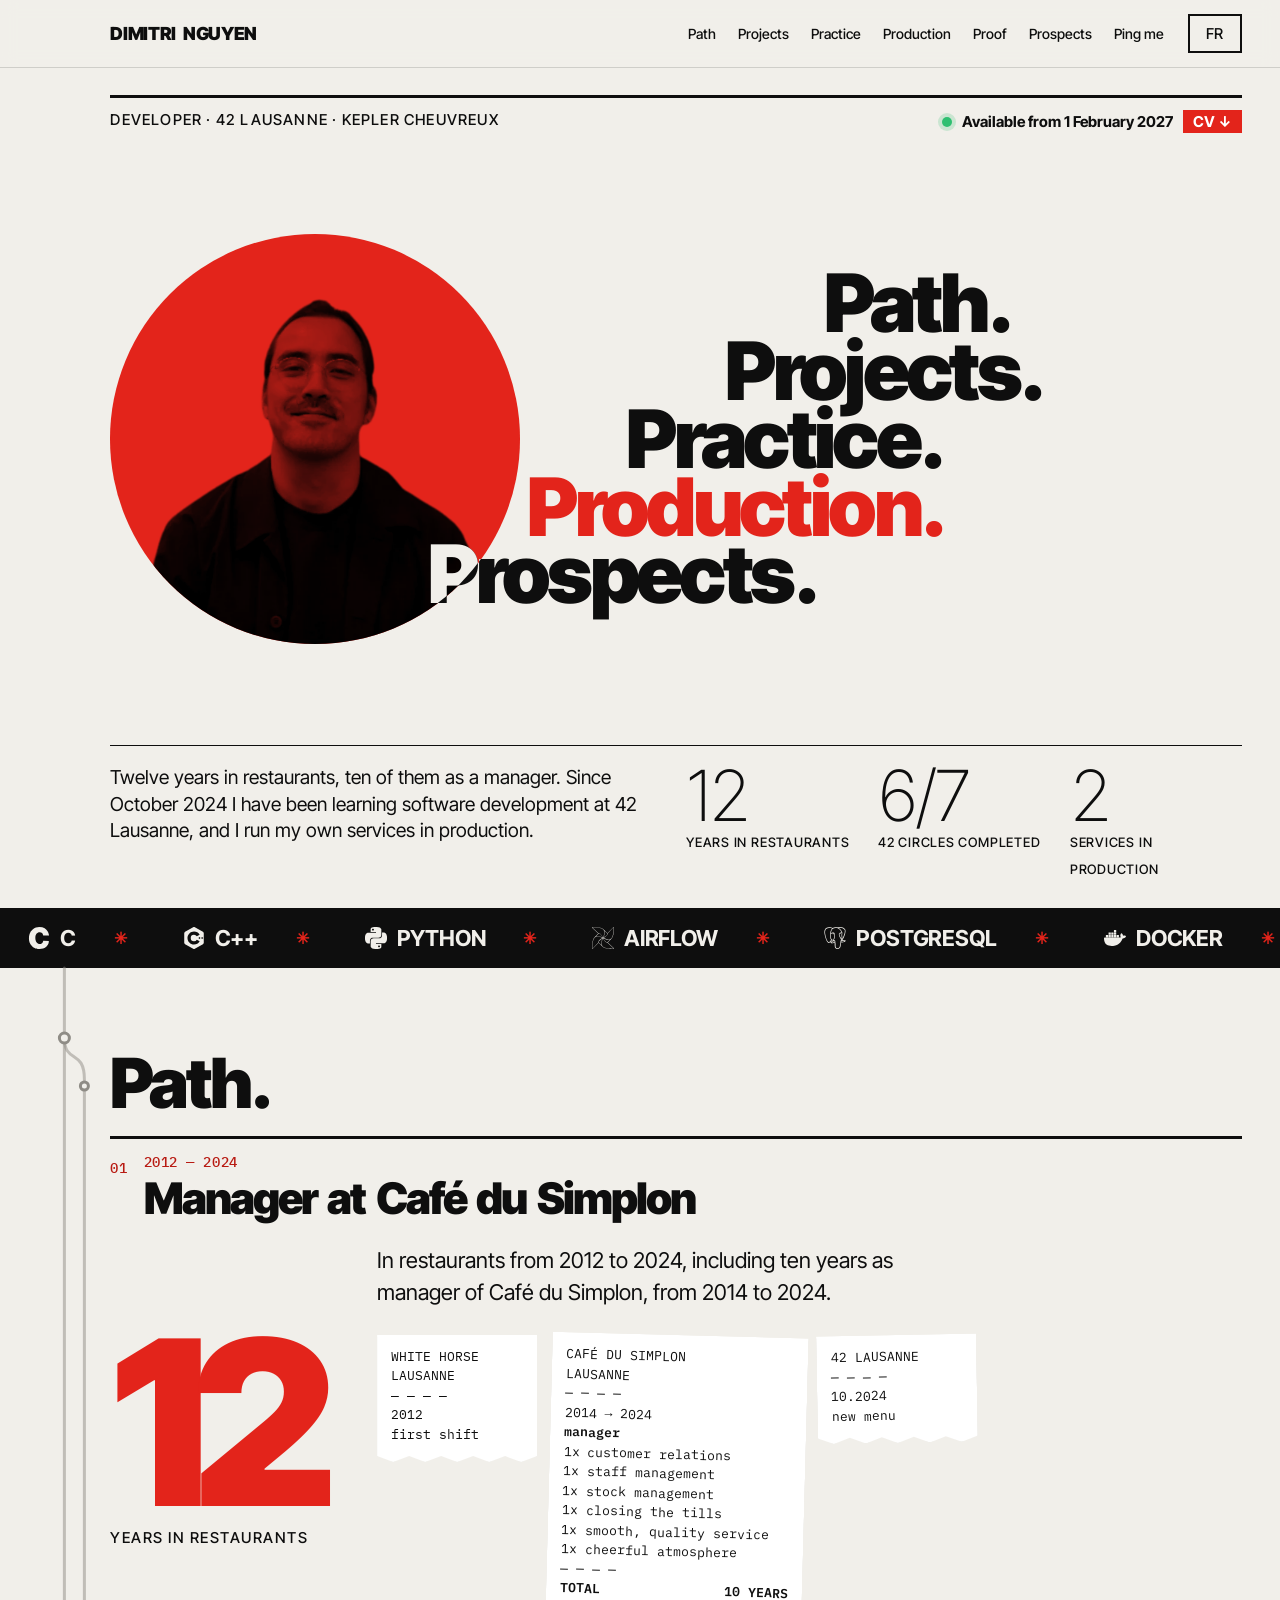
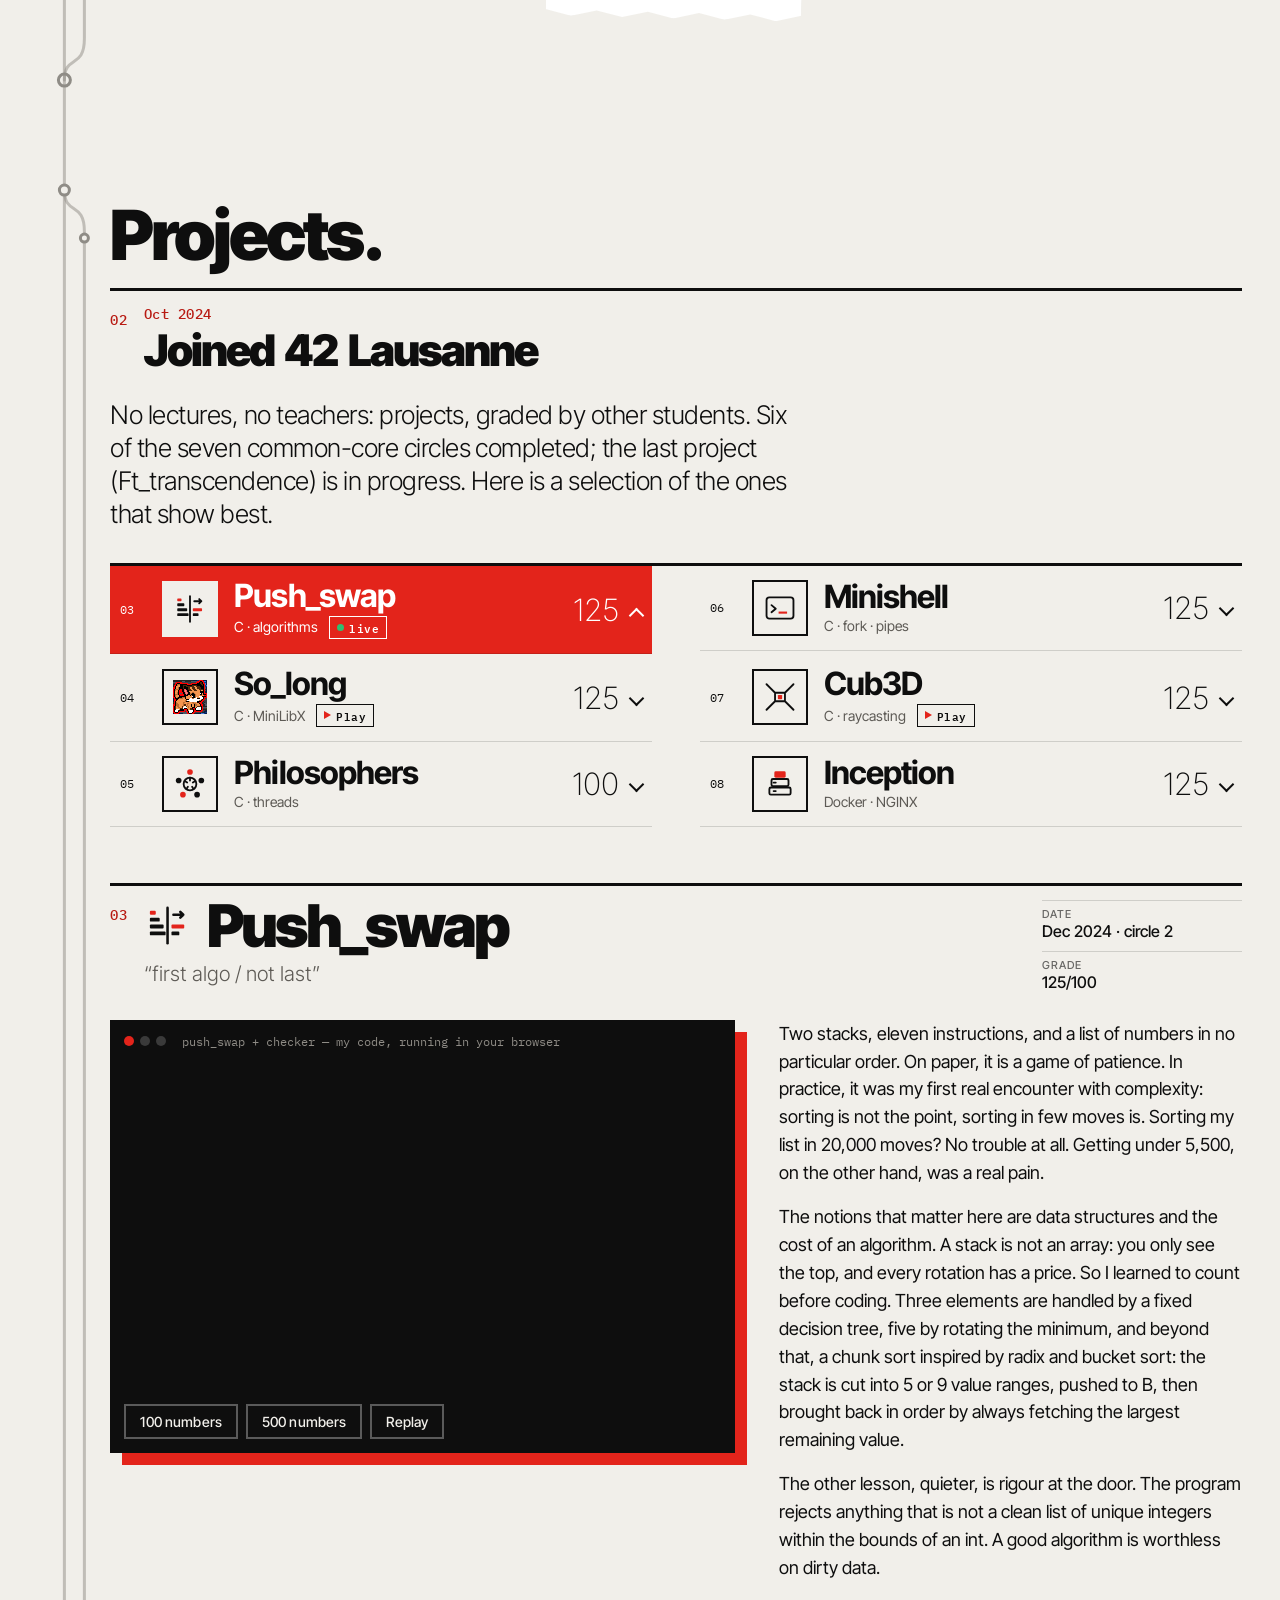
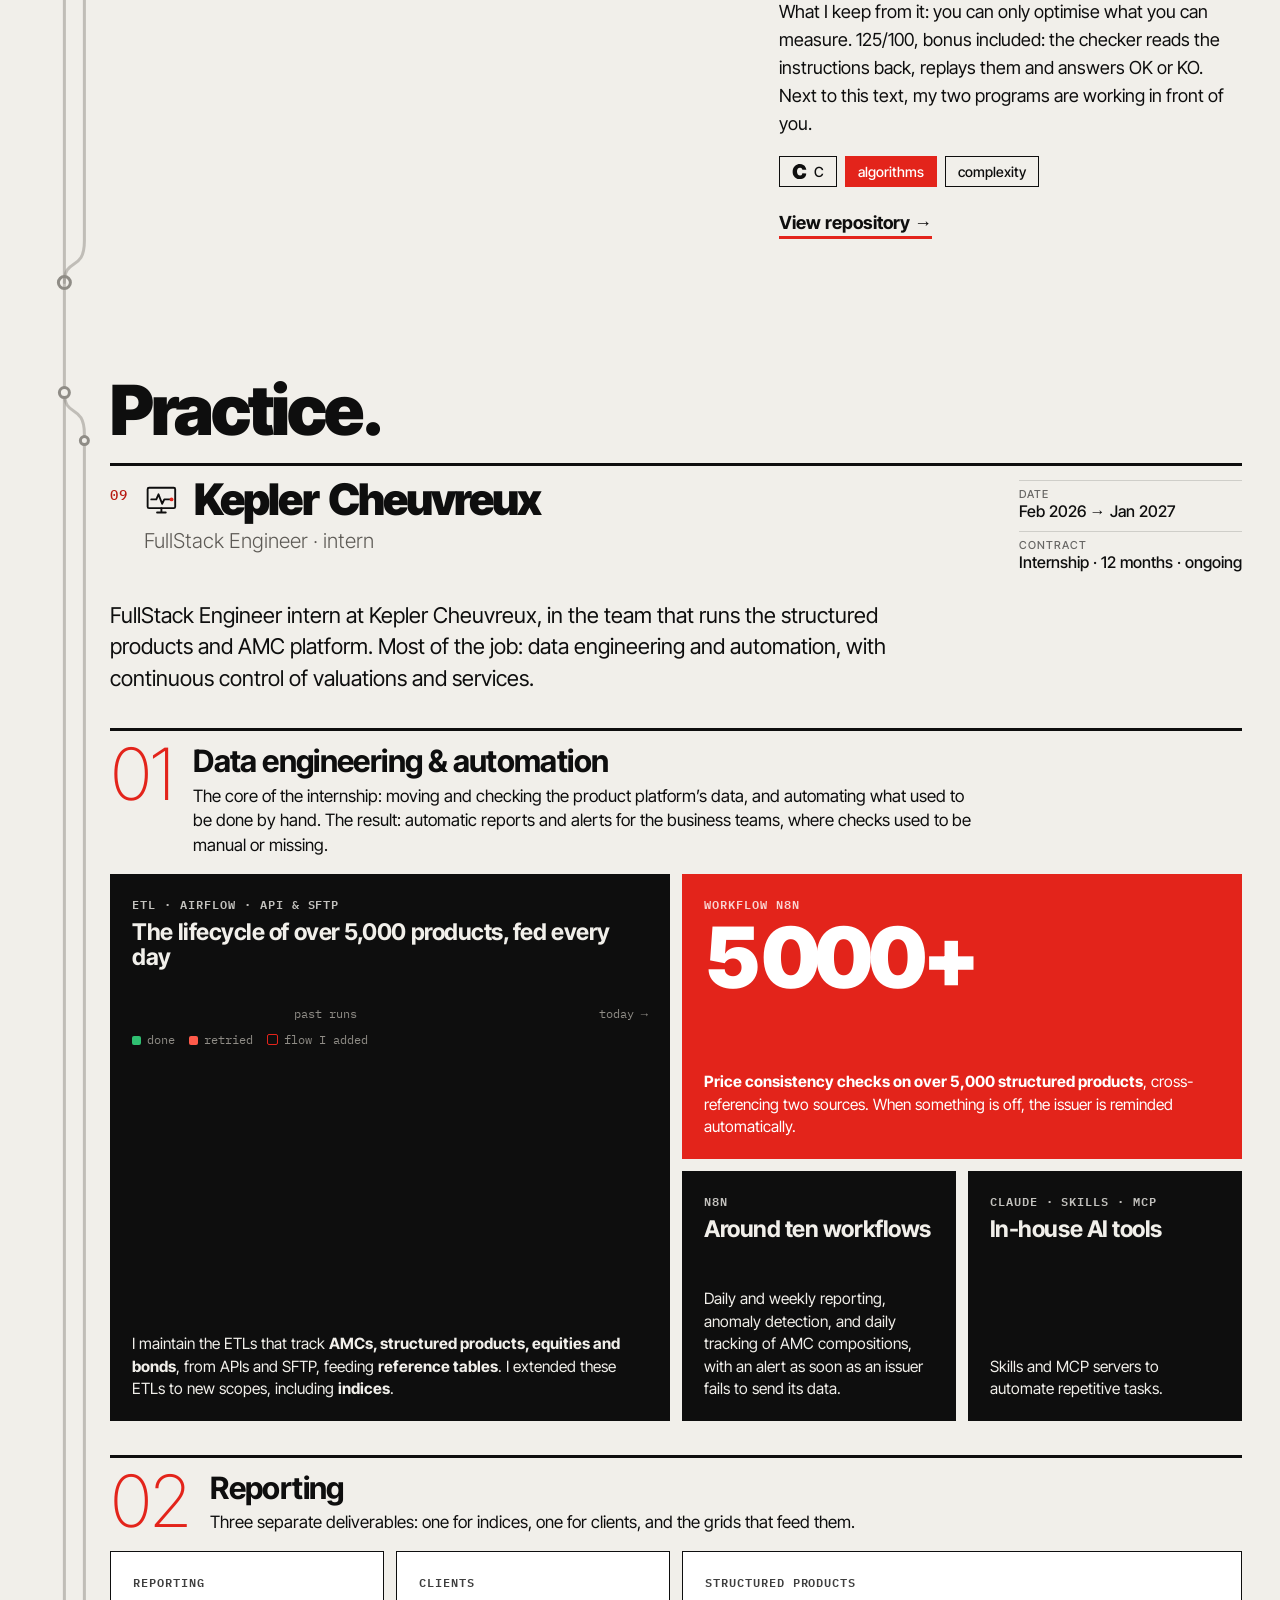
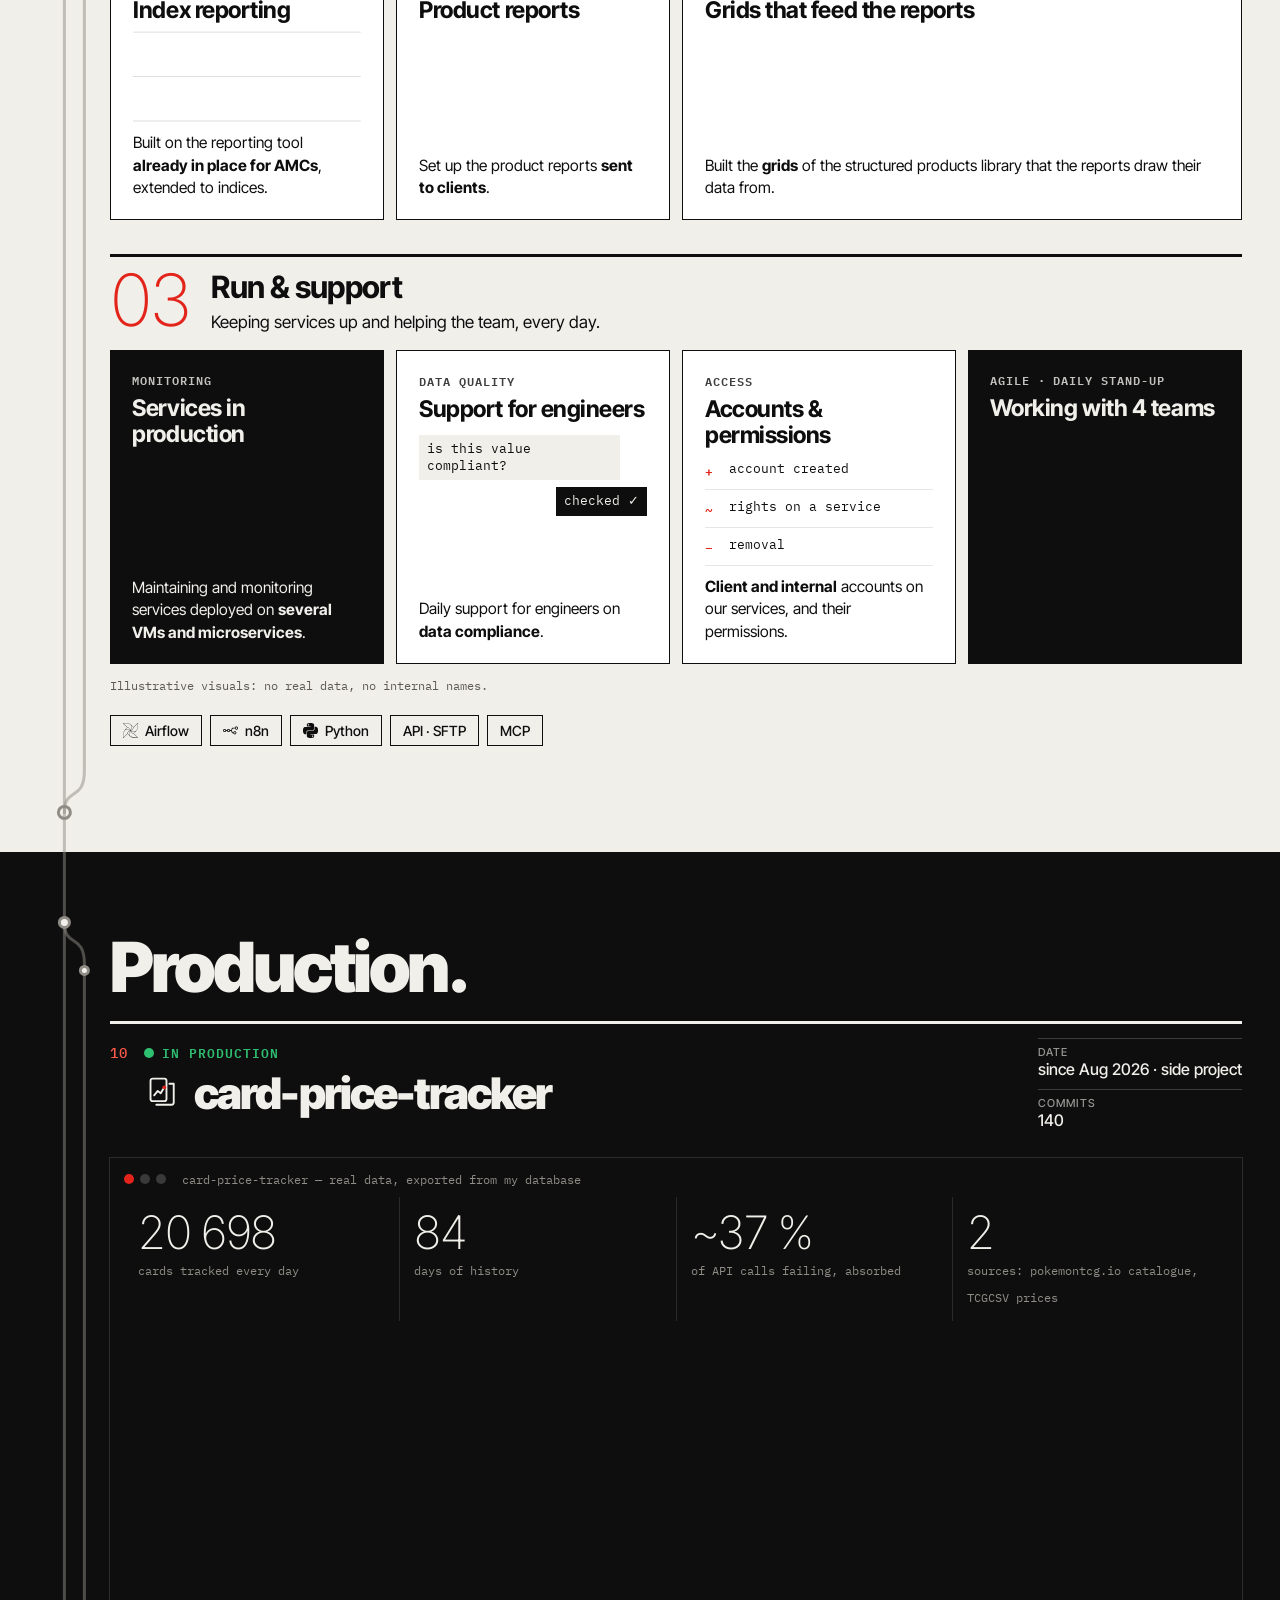
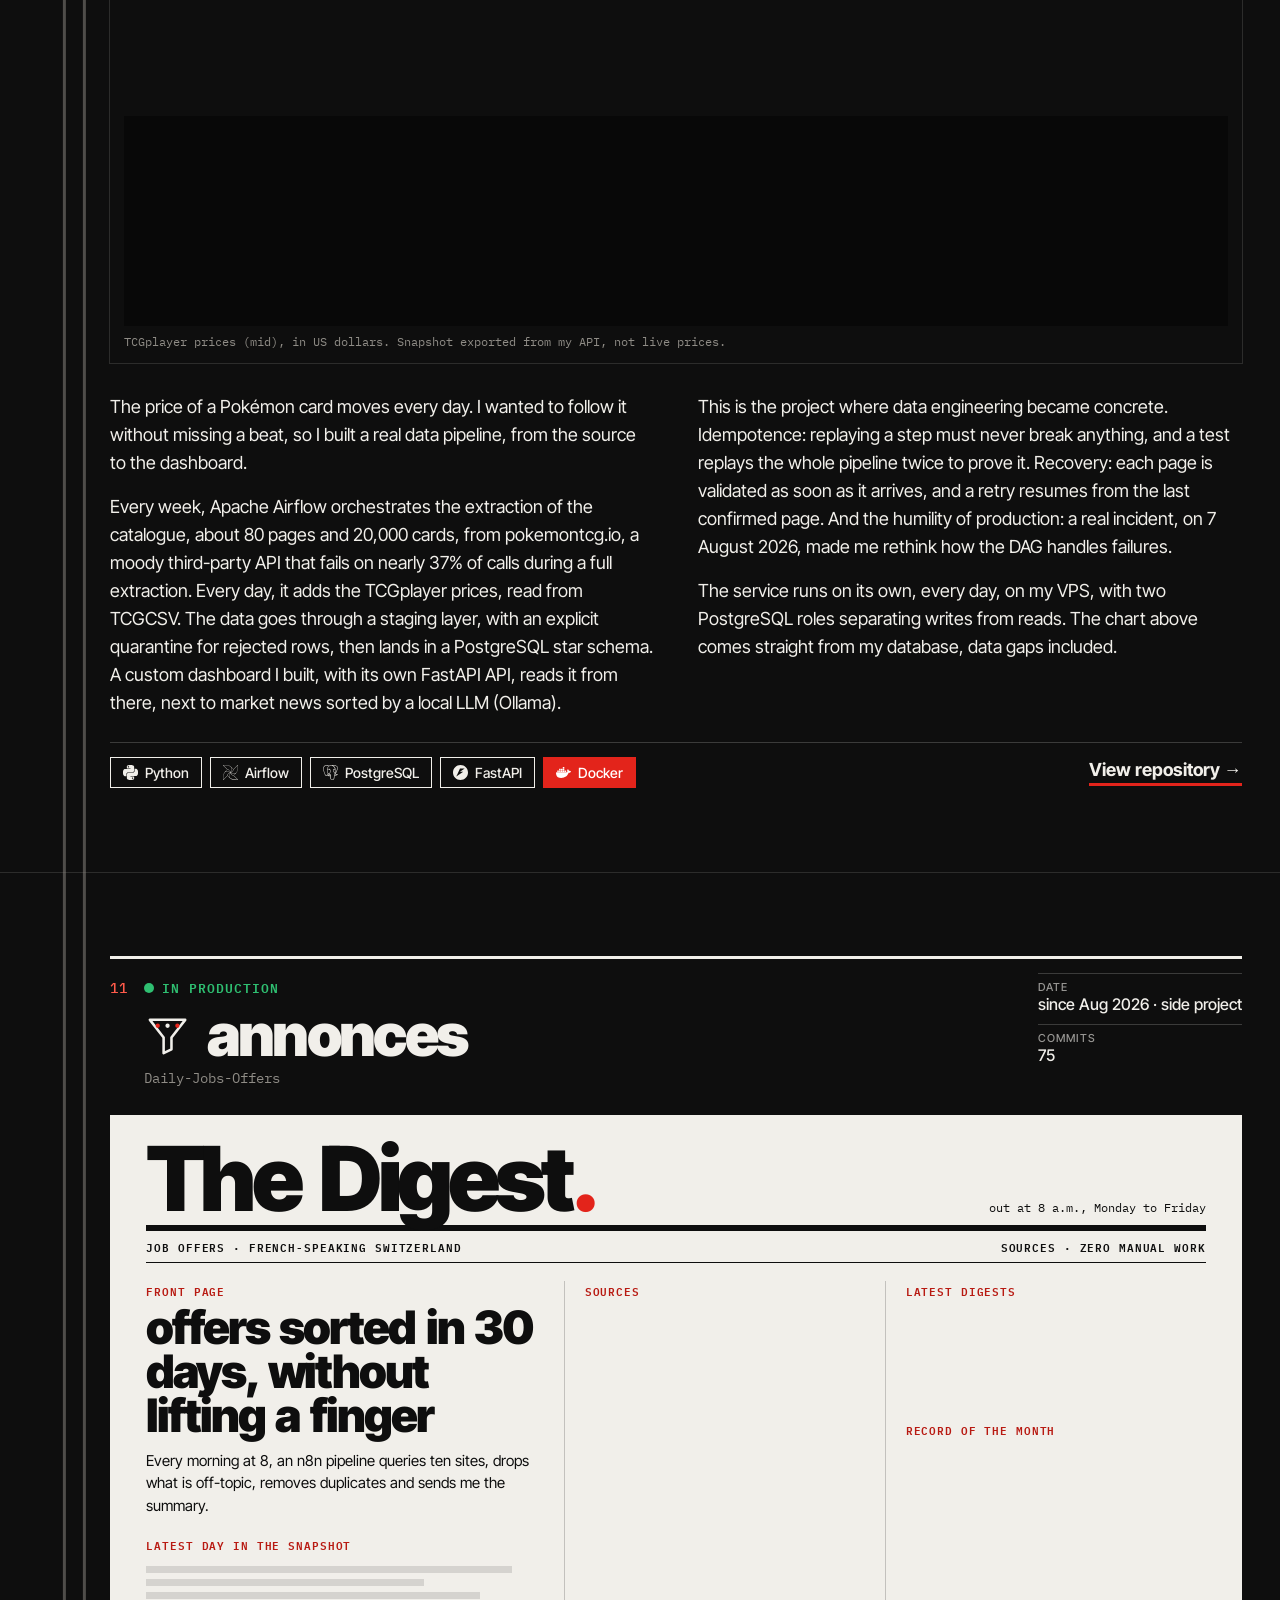
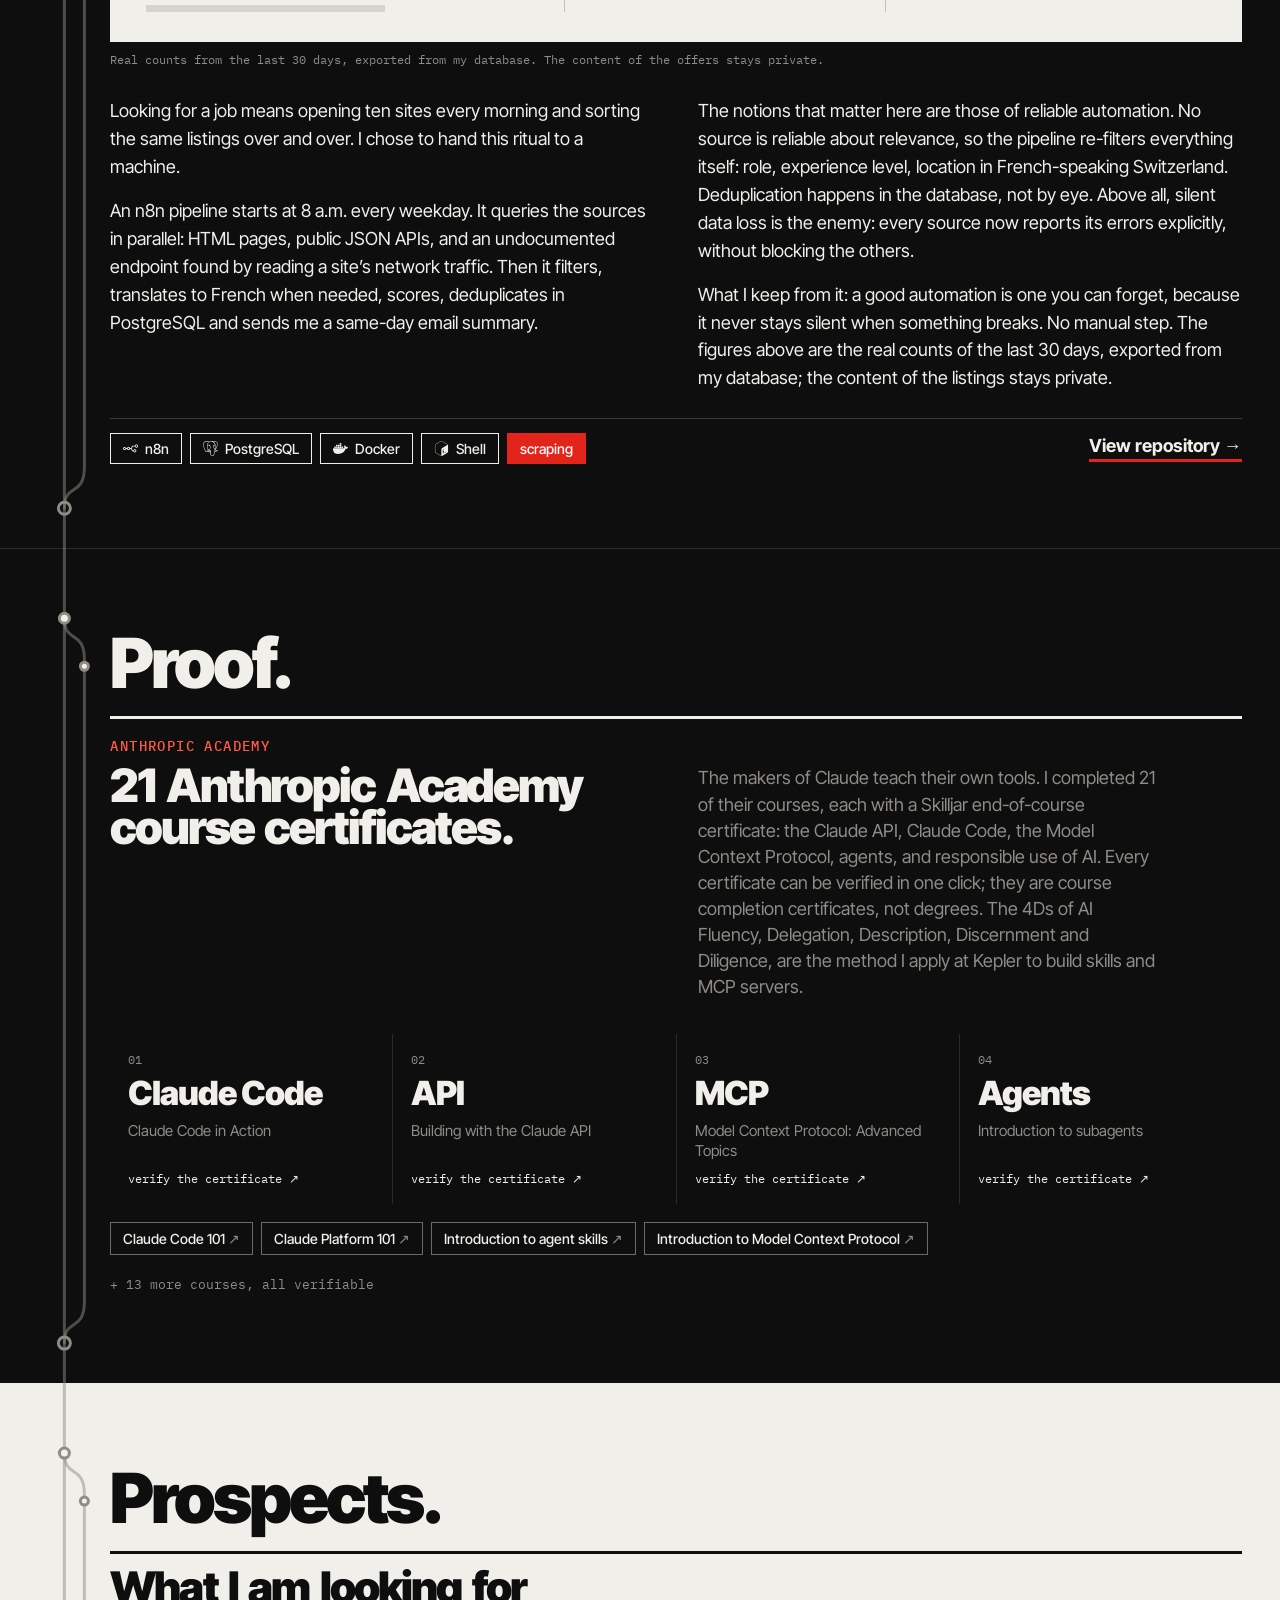
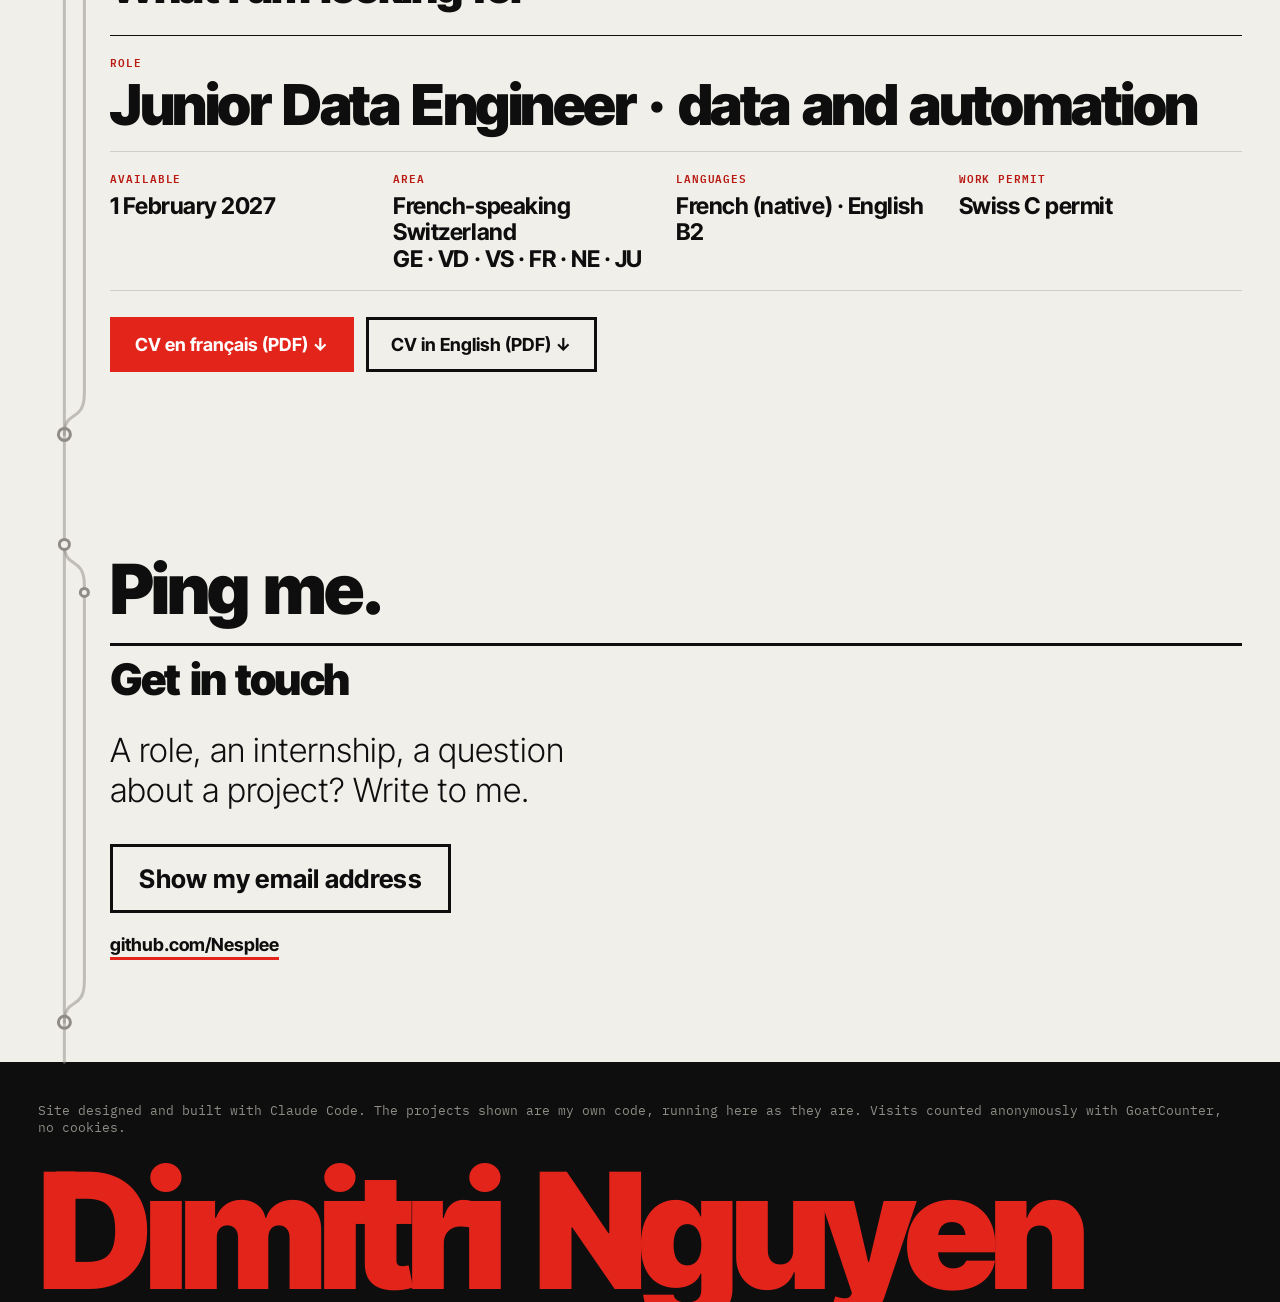
==== commit 9a7ff431: "deploy 2026-11-15T11:07Z (portfolio 40ab573)" ====
--- a/index.html
+++ b/index.html
@@ -5,12 +5,12 @@
   <meta name="viewport" content="width=device-width, initial-scale=1">
   <meta http-equiv="Content-Security-Policy" content="default-src 'self'; script-src 'self' 'wasm-unsafe-eval'; style-src 'self'; img-src 'self' data: https://nesplee.goatcounter.com; font-src 'self'; connect-src 'self' https://nesplee.goatcounter.com; worker-src 'self'; frame-src 'self'; child-src 'self'; object-src 'none'; base-uri 'none'; form-action 'none'">
   <meta name="referrer" content="no-referrer">
-  <title>Dimitri Nguyen — Parcours, Projets, Pratique, Production, Preuves, Perspectives</title>
+  <title>Dimitri Nguyen — Parcours, Projets, Pratique, Production, Perspectives</title>
   <meta name="description" content="Dimitri Nguyen, développeur formé à 42 Lausanne : projets jouables et services en production, avec leur propre code.">
   <meta property="og:type" content="website">
   <meta property="og:url" content="https://nesplee.github.io/">
   <meta property="og:title" content="Dimitri Nguyen — Junior Data Engineer">
-  <meta property="og:description" content="Parcours. Projets. Pratique. Production. Preuves. Perspectives. Développeur formé à 42 Lausanne, stagiaire chez Kepler Cheuvreux.">
+  <meta property="og:description" content="Parcours. Projets. Pratique. Production. Perspectives. Développeur formé à 42 Lausanne, stagiaire chez Kepler Cheuvreux.">
   <meta property="og:image" content="https://nesplee.github.io/img/og.png">
   <meta property="og:image:width" content="1200">
   <meta property="og:image:height" content="630">
@@ -26,9 +26,9 @@
   <link rel="apple-touch-icon" href="apple-touch-icon.png">
   <link rel="icon" type="image/svg+xml" href="data:image/svg+xml,%3Csvg xmlns='http://www.w3.org/2000/svg' viewBox='0 0 32 32'%3E%3Ccircle cx='16' cy='16' r='16' fill='%23e3241b'/%3E%3Ctext x='16' y='21.5' font-family='Helvetica,Arial' font-size='14' font-weight='900' text-anchor='middle' fill='%23fff'%3EDN%3C/text%3E%3C/svg%3E">
   <script type="application/ld+json">{"@context":"https://schema.org","@type":"Person","name":"Dimitri Nguyen","url":"https://nesplee.github.io/","jobTitle":"Junior Data Engineer","alumniOf":{"@type":"EducationalOrganization","name":"42 Lausanne"},"sameAs":["https://github.com/Nesplee"]}</script>
-  <link rel="stylesheet" href="css/site.css?v=785e5b2adf">
-  <noscript><link rel="stylesheet" href="css/nojs.css?v=785e5b2adf"></noscript>
-  <script type="module" src="js/main.js?v=785e5b2adf"></script>
+  <link rel="stylesheet" href="css/site.css?v=16fcd39967">
+  <noscript><link rel="stylesheet" href="css/nojs.css?v=16fcd39967"></noscript>
+  <script type="module" src="js/main.js?v=16fcd39967"></script>
 </head>
 <body>
   <a class="skip" href="#top" data-i18n="skip">Aller au contenu</a>
@@ -52,7 +52,7 @@
 
     <header class="hero wrap">
       <p class="kicker"><span data-i18n="hero.kicker">Développeur · 42 Lausanne · Kepler Cheuvreux</span><span class="avail"><b aria-hidden="true"></b><span data-i18n="hero.avail">Disponible le 1er février 2027</span><a href="cv/CV_Dimitri_Nguyen_FR.pdf" download data-cv data-i18n="hero.cv">CV ↓</a></span></p>
-      <h1><a href="#st-resto" class="s0" data-i18n="hero.p1">Parcours.</a><br><a href="#st-42" class="s1" data-i18n="hero.p2">Projets.</a><br><a href="#st-kepler" class="s2" data-i18n="hero.p3">Pratique.</a><br><em><a href="#st-tracker" class="s3" data-i18n="hero.p4">Production.</a></em><br><a href="#st-certs" class="s4" data-i18n="hero.p6">Preuves.</a><br><a href="#st-seek" class="s5" data-i18n="hero.p5">Perspectives.</a></h1>
+      <h1><a href="#st-resto" class="s0" data-i18n="hero.p1">Parcours.</a><br><a href="#st-42" class="s1" data-i18n="hero.p2">Projets.</a><br><a href="#st-kepler" class="s2" data-i18n="hero.p3">Pratique.</a><br><em><a href="#st-tracker" class="s3" data-i18n="hero.p4">Production.</a></em><br><a href="#st-seek" class="s4" data-i18n="hero.p5">Perspectives.</a></h1>
       <div class="disc"><img class="portrait" src="img/portrait.webp" alt="Dimitri Nguyen" width="560" height="641"></div>
       <div class="hero-foot">
         <p class="intro" data-i18n="hero.intro">Douze ans en restauration, dont dix comme manager. Depuis octobre 2024, j’apprends le développement à 42 Lausanne, et je fais tourner mes propres services en production.</p>
@@ -131,7 +131,7 @@
         <div class="ptitle"><h2 id="h-solong"><img class="picon pix" src="img/so_long-player.png" alt="" width="32" height="32" loading="lazy">So_long</h2><p class="quote" lang="en">“survived mlx. don't recommend”</p></div>
         <dl class="meta"><div><dt data-i18n="meta.date">Date</dt><dd data-i18n="solong.date">janv. 2025 · cercle 2</dd></div><div><dt data-i18n="meta.grade">Note</dt><dd>125/100</dd></div></dl>
       </header>
-      <div class="screen wide" data-visual="game" data-game-page="games/so_long.html?v=785e5b2adf" data-game-aspect="1632 / 256" data-game-title="so_long">
+      <div class="screen wide" data-visual="game" data-game-page="games/so_long.html?v=16fcd39967" data-game-aspect="1632 / 256" data-game-title="so_long">
         <div class="bar"><i></i><i></i><i></i><span data-i18n="solong.bar">so_long — mon jeu, jouable dans votre navigateur</span></div>
         <div data-game="stage"><img class="poster" loading="lazy" decoding="async" data-game="poster" src="img/posters/so_long.webp" alt="so_long : capture du jeu" width="1632" height="256"></div>
         <div class="controls">
@@ -219,7 +219,7 @@
         <dl class="meta"><div><dt data-i18n="meta.date">Date</dt><dd data-i18n="cub3d.date">oct. 2025 · cercle 4</dd></div><div><dt data-i18n="meta.grade">Note</dt><dd>125/100</dd></div></dl>
       </header>
       <div class="project">
-        <div class="screen" data-visual="game" data-game-page="games/cub3d.html?v=785e5b2adf" data-game-aspect="16 / 9" data-game-title="cub3d">
+        <div class="screen" data-visual="game" data-game-page="games/cub3d.html?v=16fcd39967" data-game-aspect="16 / 9" data-game-title="cub3d">
           <div class="bar"><i></i><i></i><i></i><span data-i18n="cub3d.bar">cub3d — mon moteur, jouable dans votre navigateur</span></div>
           <div data-game="stage"><img class="poster" loading="lazy" decoding="async" data-game="poster" src="img/posters/cub3d.webp" alt="cub3d : capture du jeu" width="1280" height="720"></div>
           <div class="controls">
--- a/css/site.css
+++ b/css/site.css
@@ -462,11 +462,10 @@
 .hero h1 { --step: .62em; width: max-content; max-width: 100%; justify-self: start; }
 .hero h1 br { display: none; }
 .hero h1 a, .hero h1 em { display: block; }
-.hero h1 .s0 { margin-left: calc(var(--step) * 5); }
-.hero h1 .s1 { margin-left: calc(var(--step) * 4); }
-.hero h1 .s2 { margin-left: calc(var(--step) * 3); }
-.hero h1 .s3 { margin-left: calc(var(--step) * 2); }
-.hero h1 .s4 { margin-left: calc(var(--step) * 1); }
+.hero h1 .s0 { margin-left: calc(var(--step) * 4); }
+.hero h1 .s1 { margin-left: calc(var(--step) * 3); }
+.hero h1 .s2 { margin-left: calc(var(--step) * 2); }
+.hero h1 .s3 { margin-left: calc(var(--step) * 1); }
 @media (max-width: 700px) { .hero h1 { --step: .32em; } }
 /* letters over the photo are drawn in paper (site/js/hero.js clips this copy of the title to the circle) */
 .hero h1 .over { position: absolute; inset: 0; color: var(--paper); pointer-events: none; user-select: none; }
@@ -476,7 +475,7 @@
 /* tablet and desktop: photo on the left, the staircase of P words on the right, stepping away from the photo */
 @media (min-width: 701px) {
   .disc { grid-column: 1 / 6; justify-self: start; width: min(32vw, 440px, 58vh); }
-  .hero h1 { grid-column: 5 / -1; justify-self: start; font-size: clamp(40px, min(6.3vw, 11.2vh), 106px); --step: .74em; } /* 11.2vh: six lines fit a 768px-high screen */
+  .hero h1 { grid-column: 5 / -1; justify-self: start; font-size: clamp(40px, min(6.3vw, 11.2vh), 106px); --step: .74em; } /* 11.2vh: the lines fit a 768px-high screen */
 }
 
 /* chapter words: each part of the page opens with its P word from the hero title */
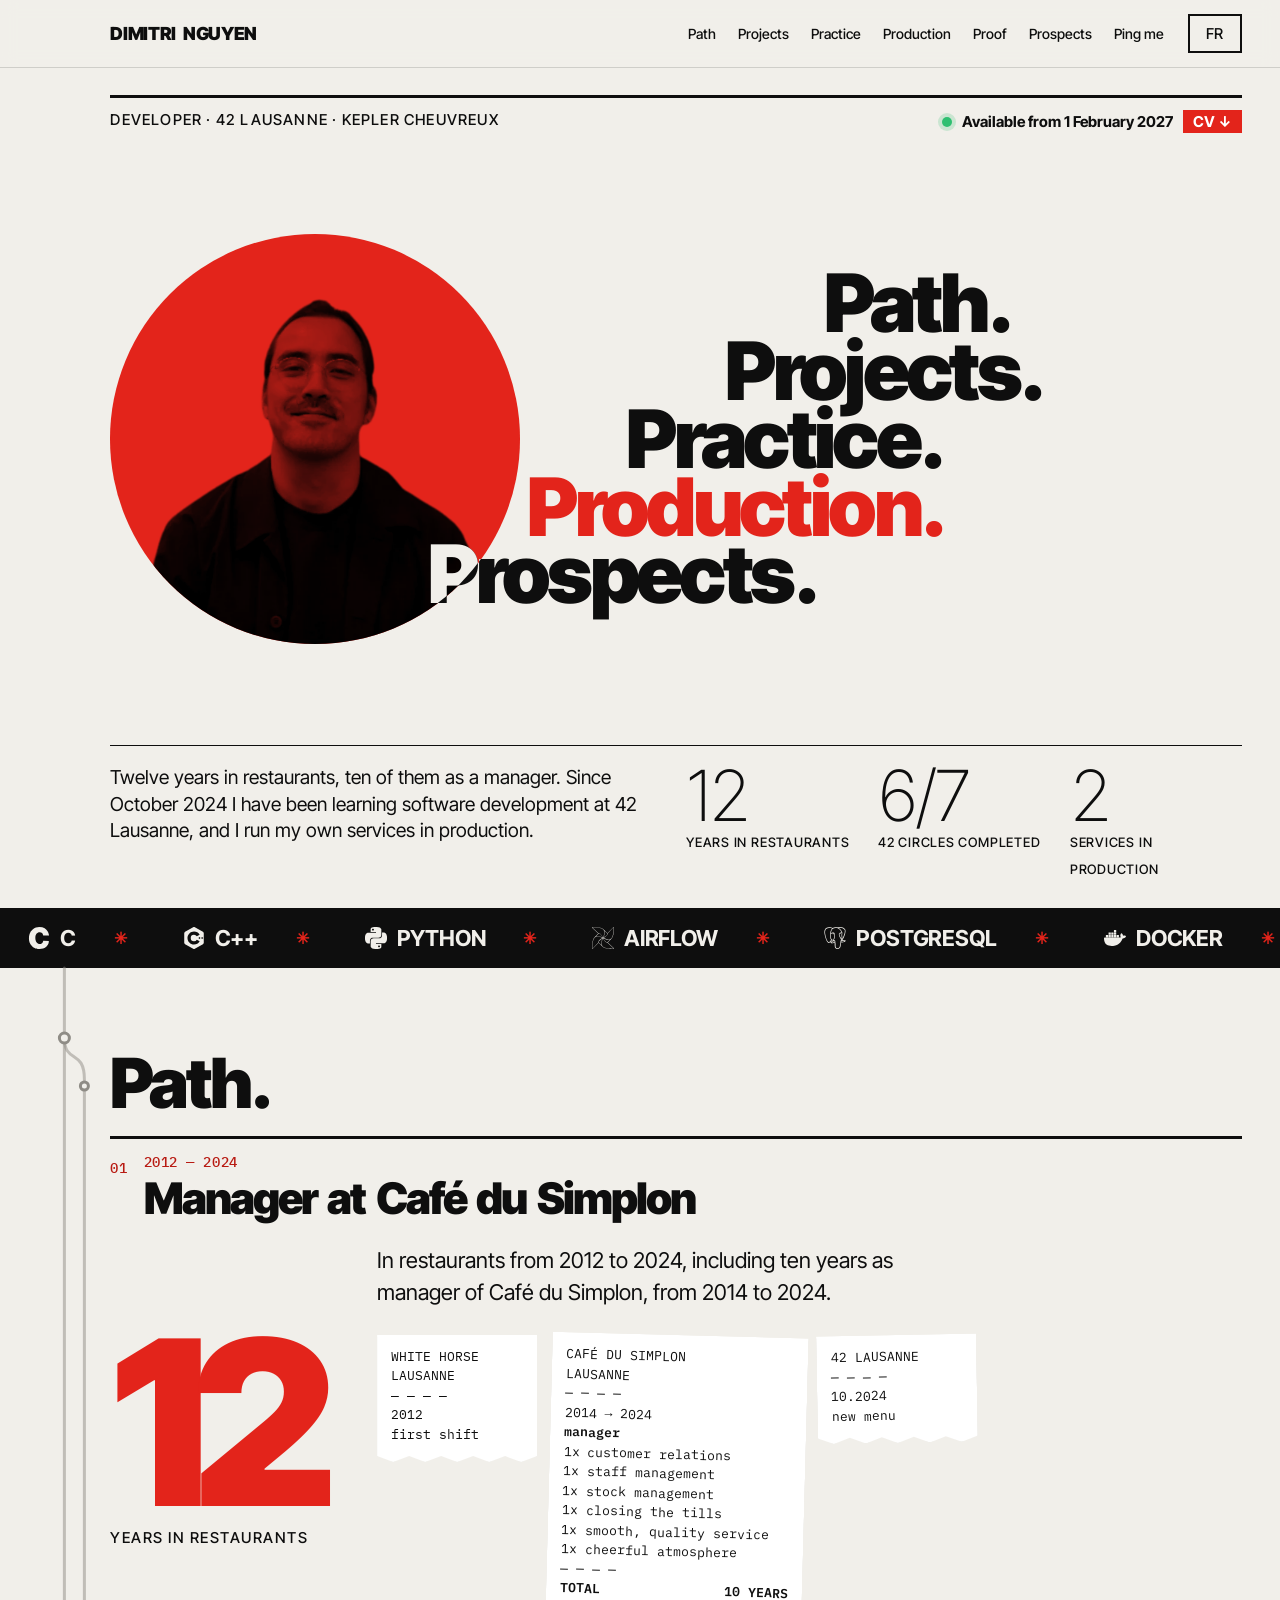
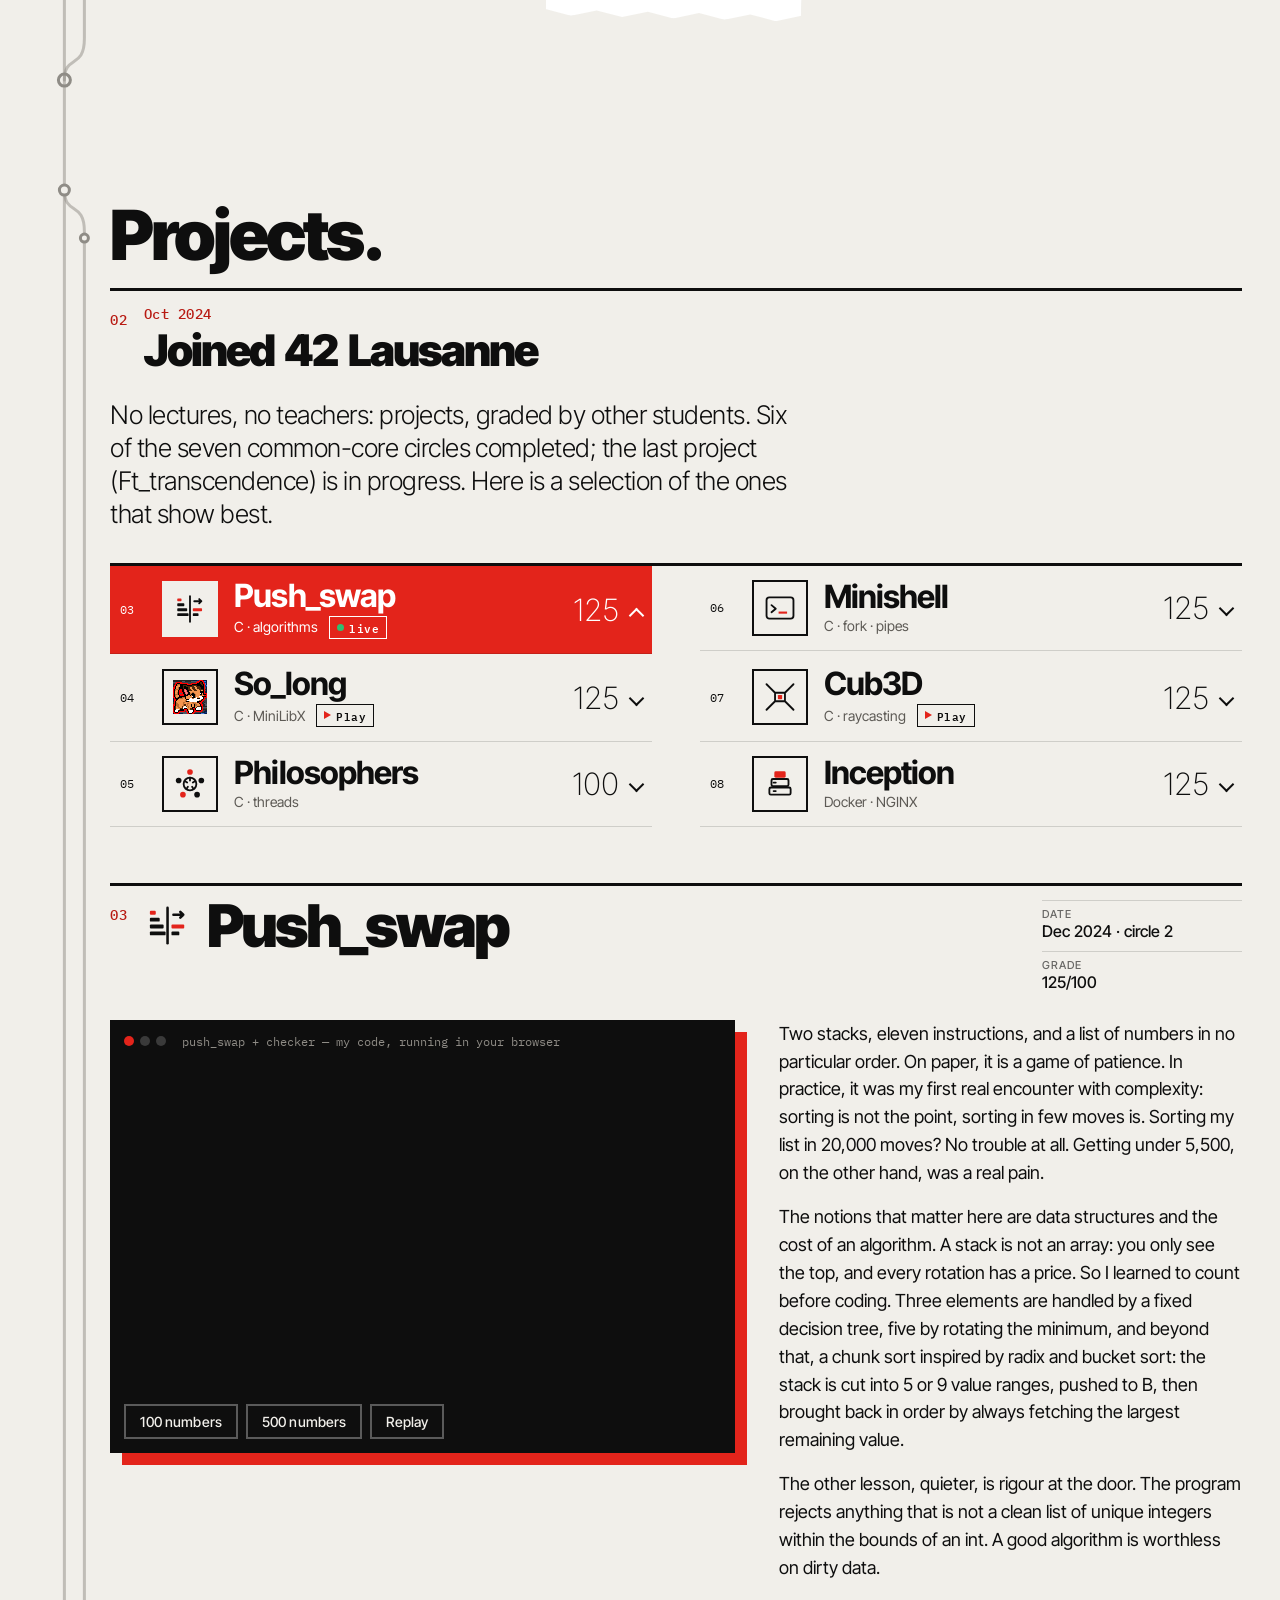
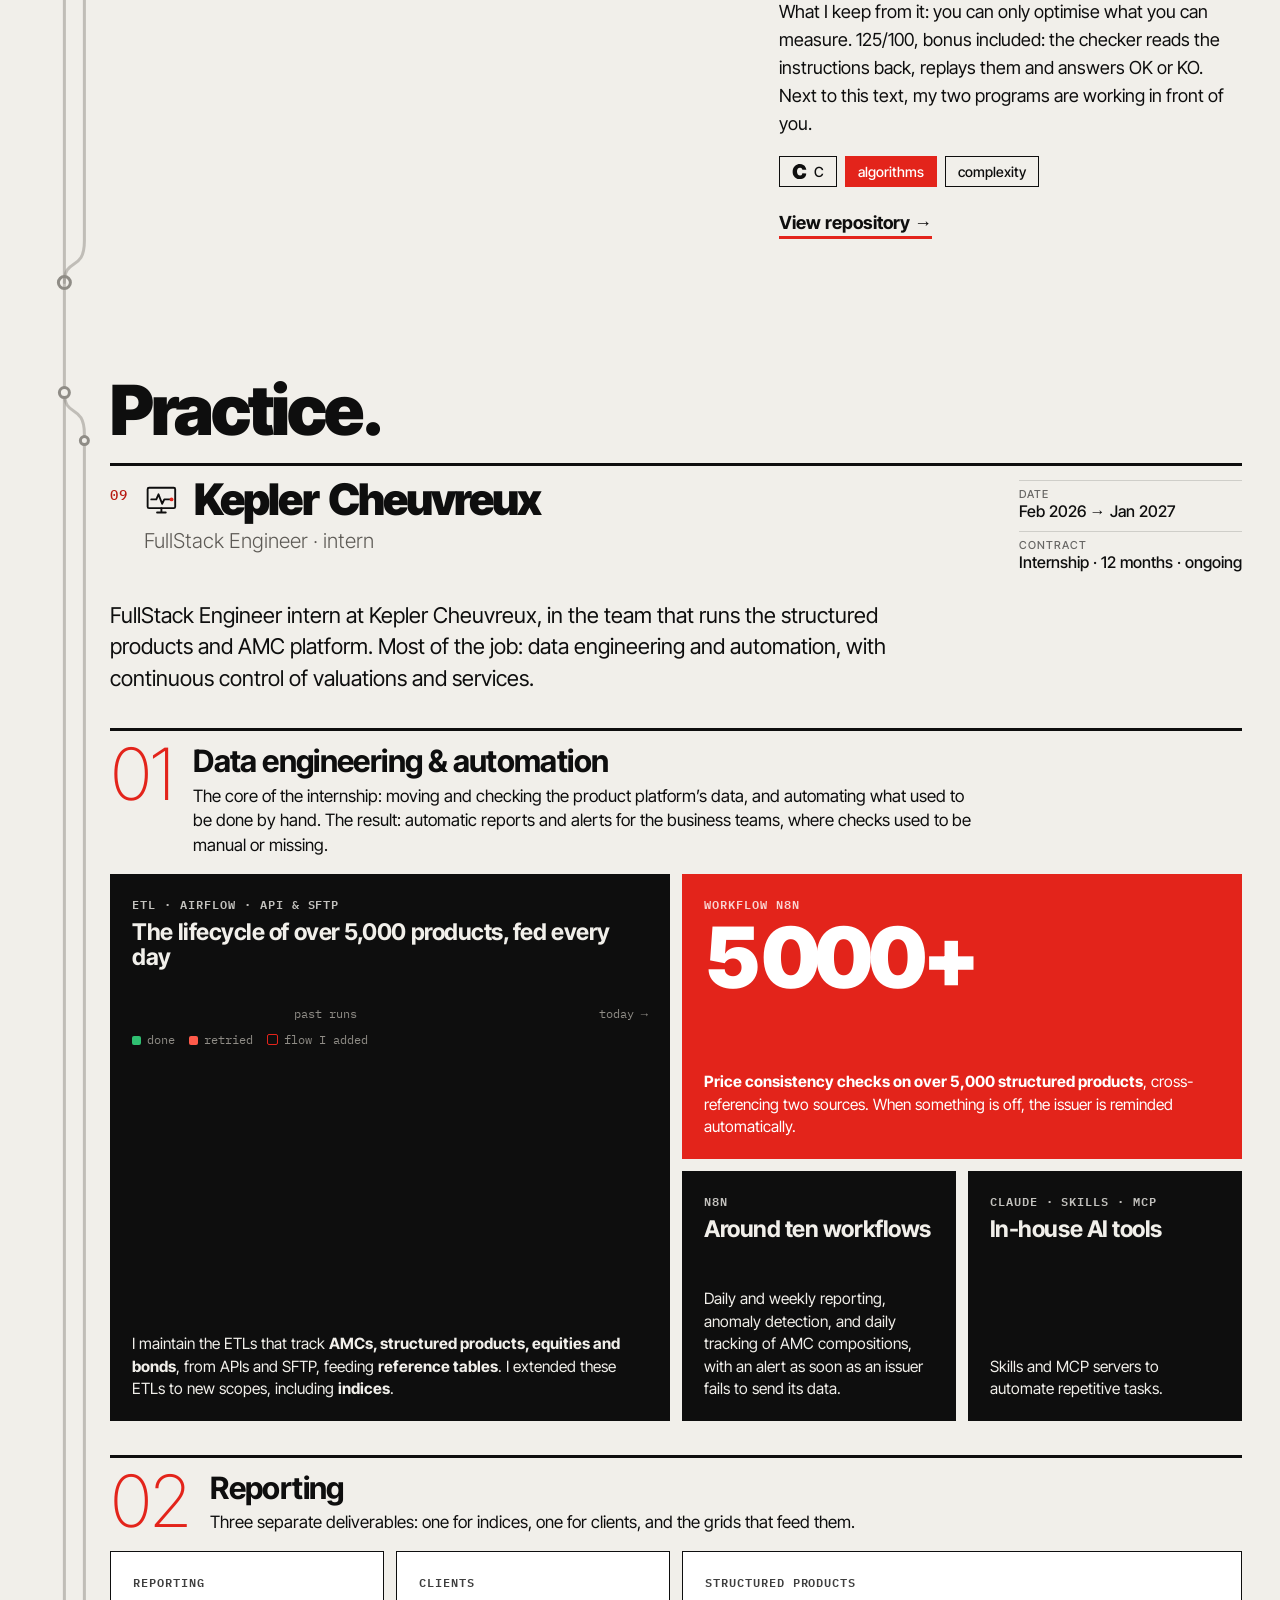
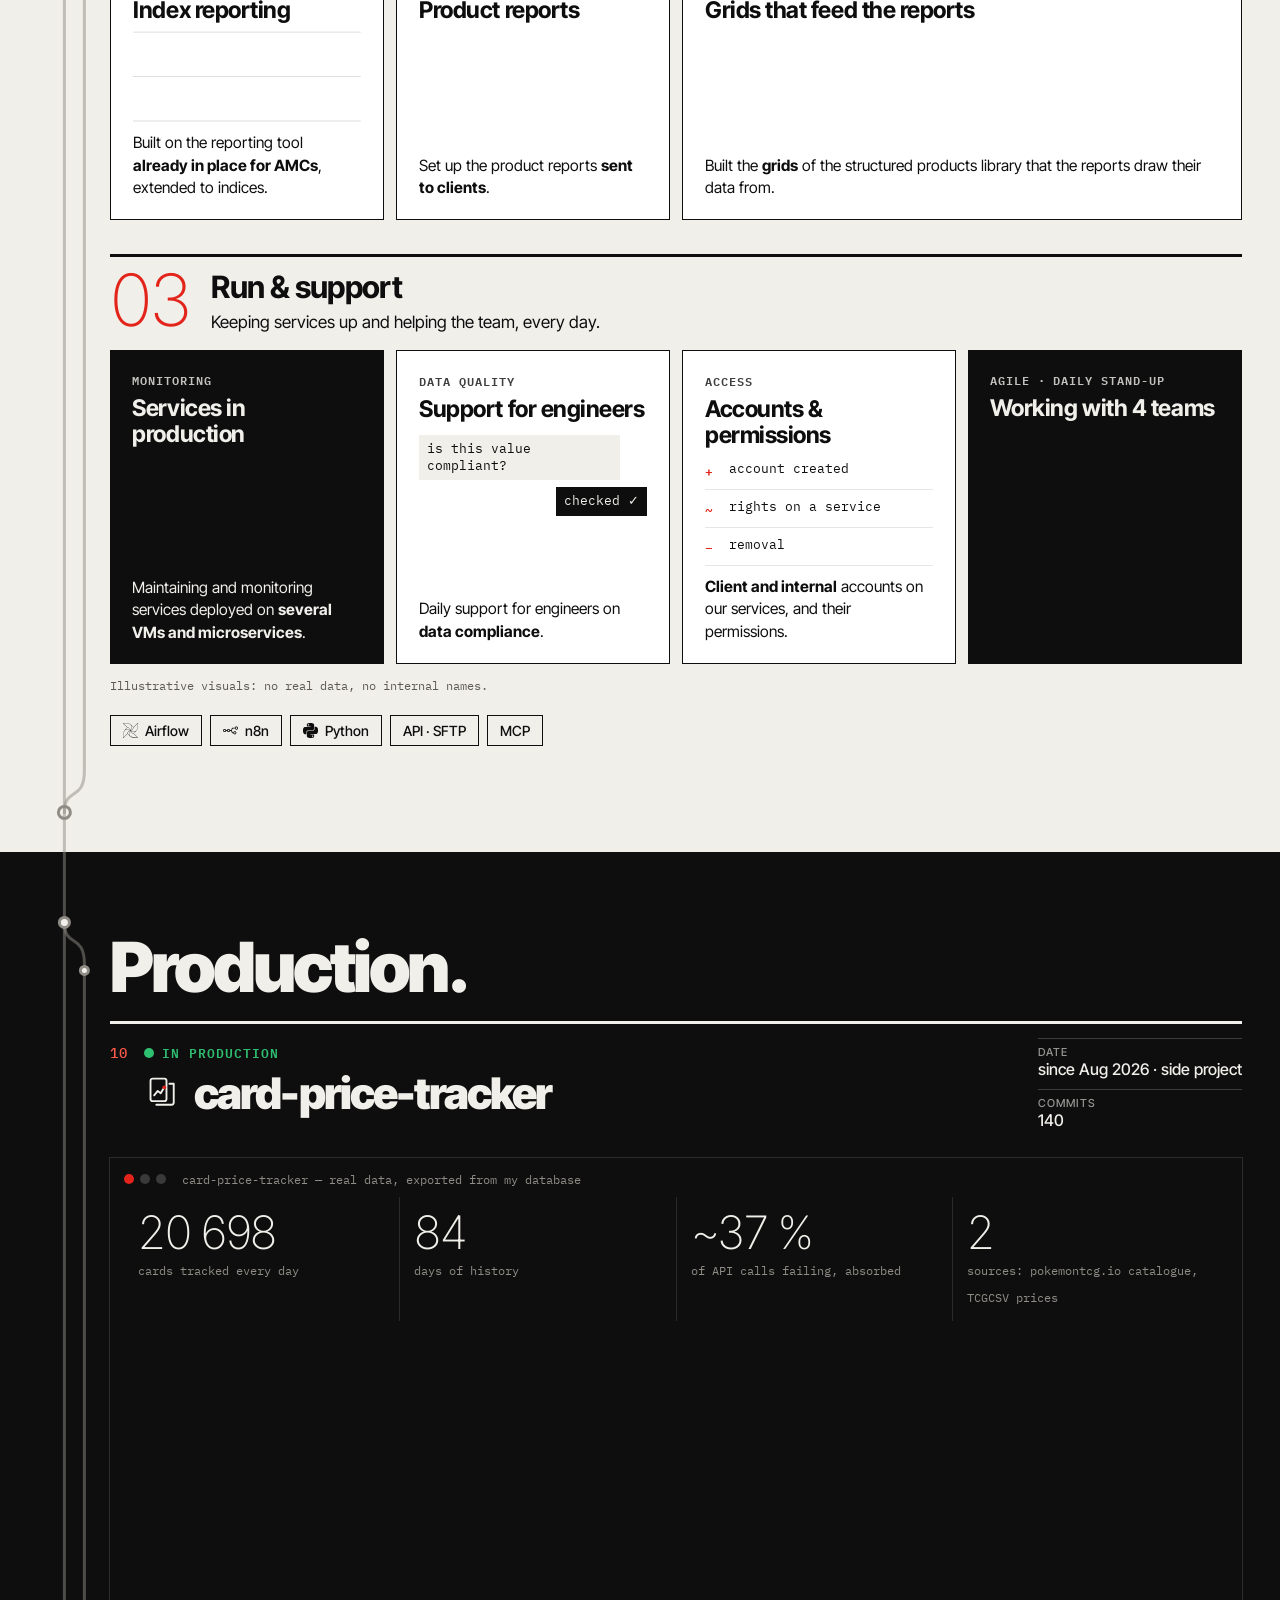
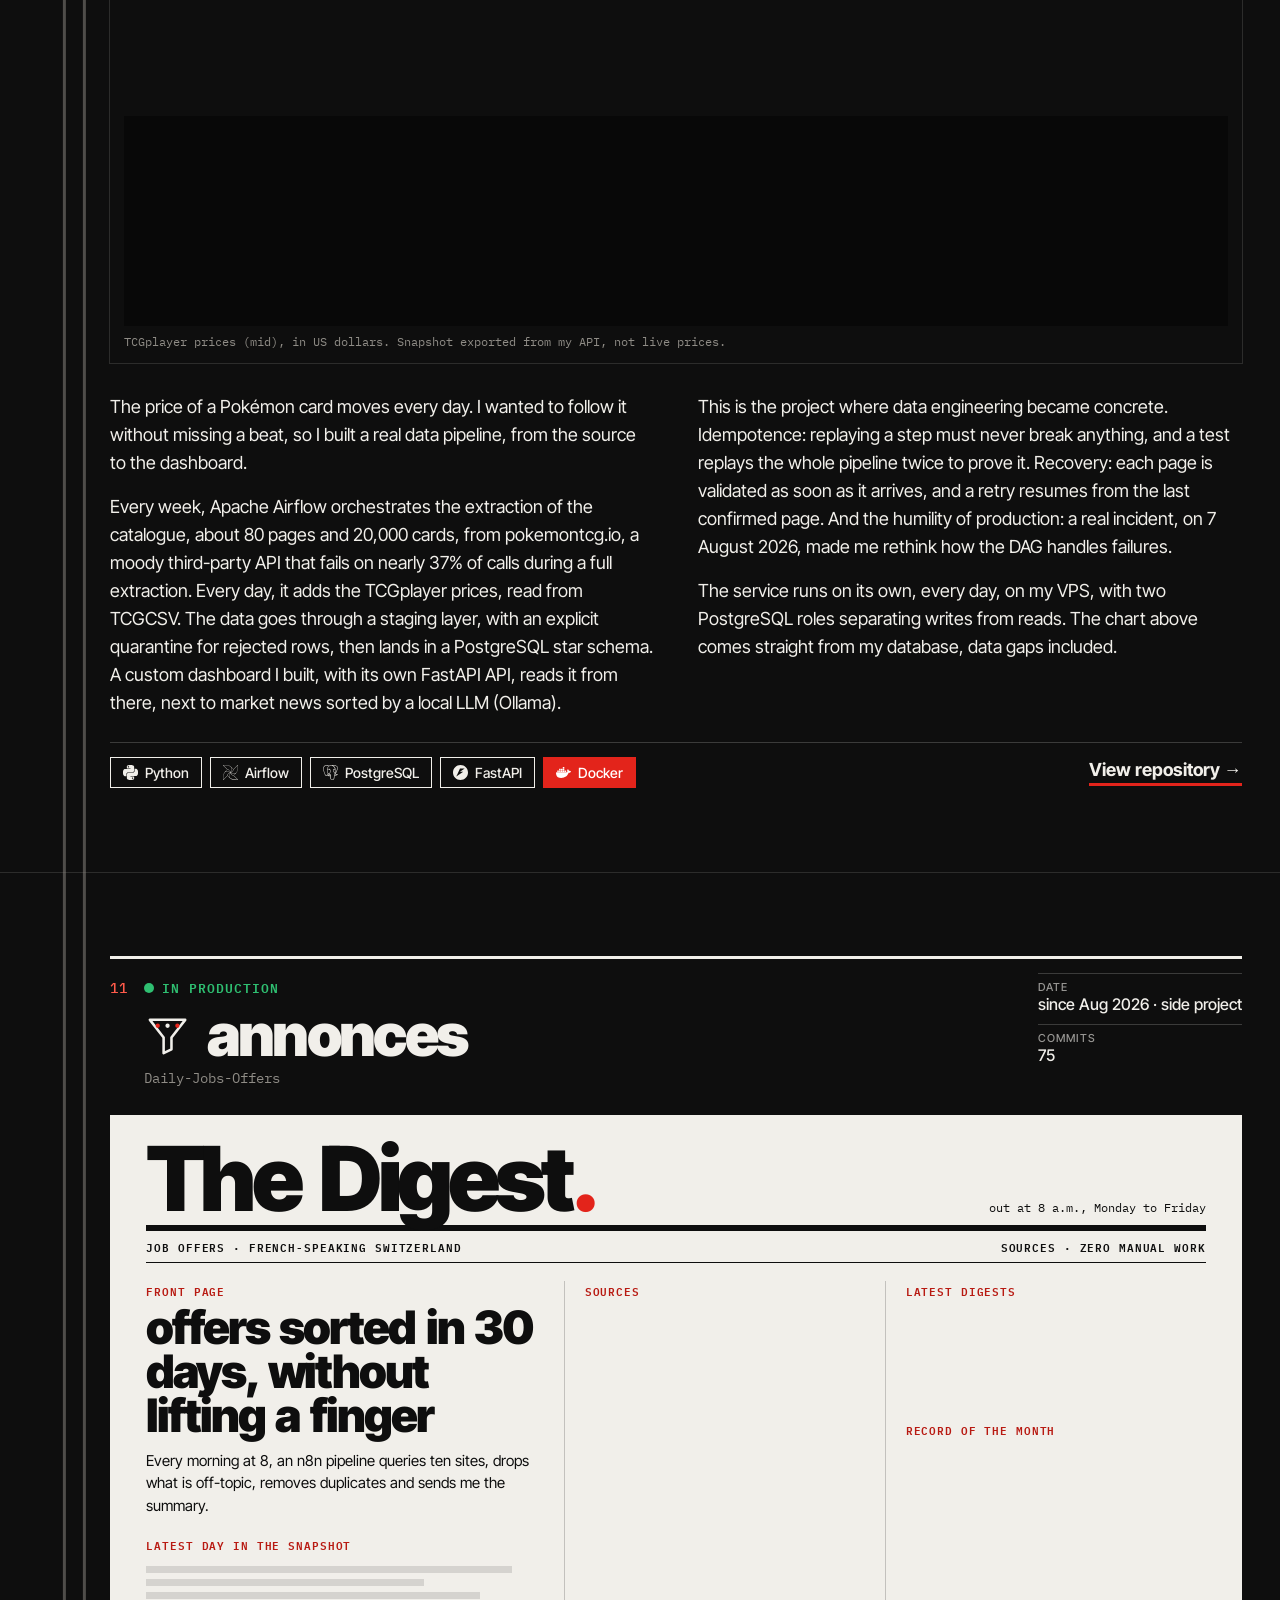
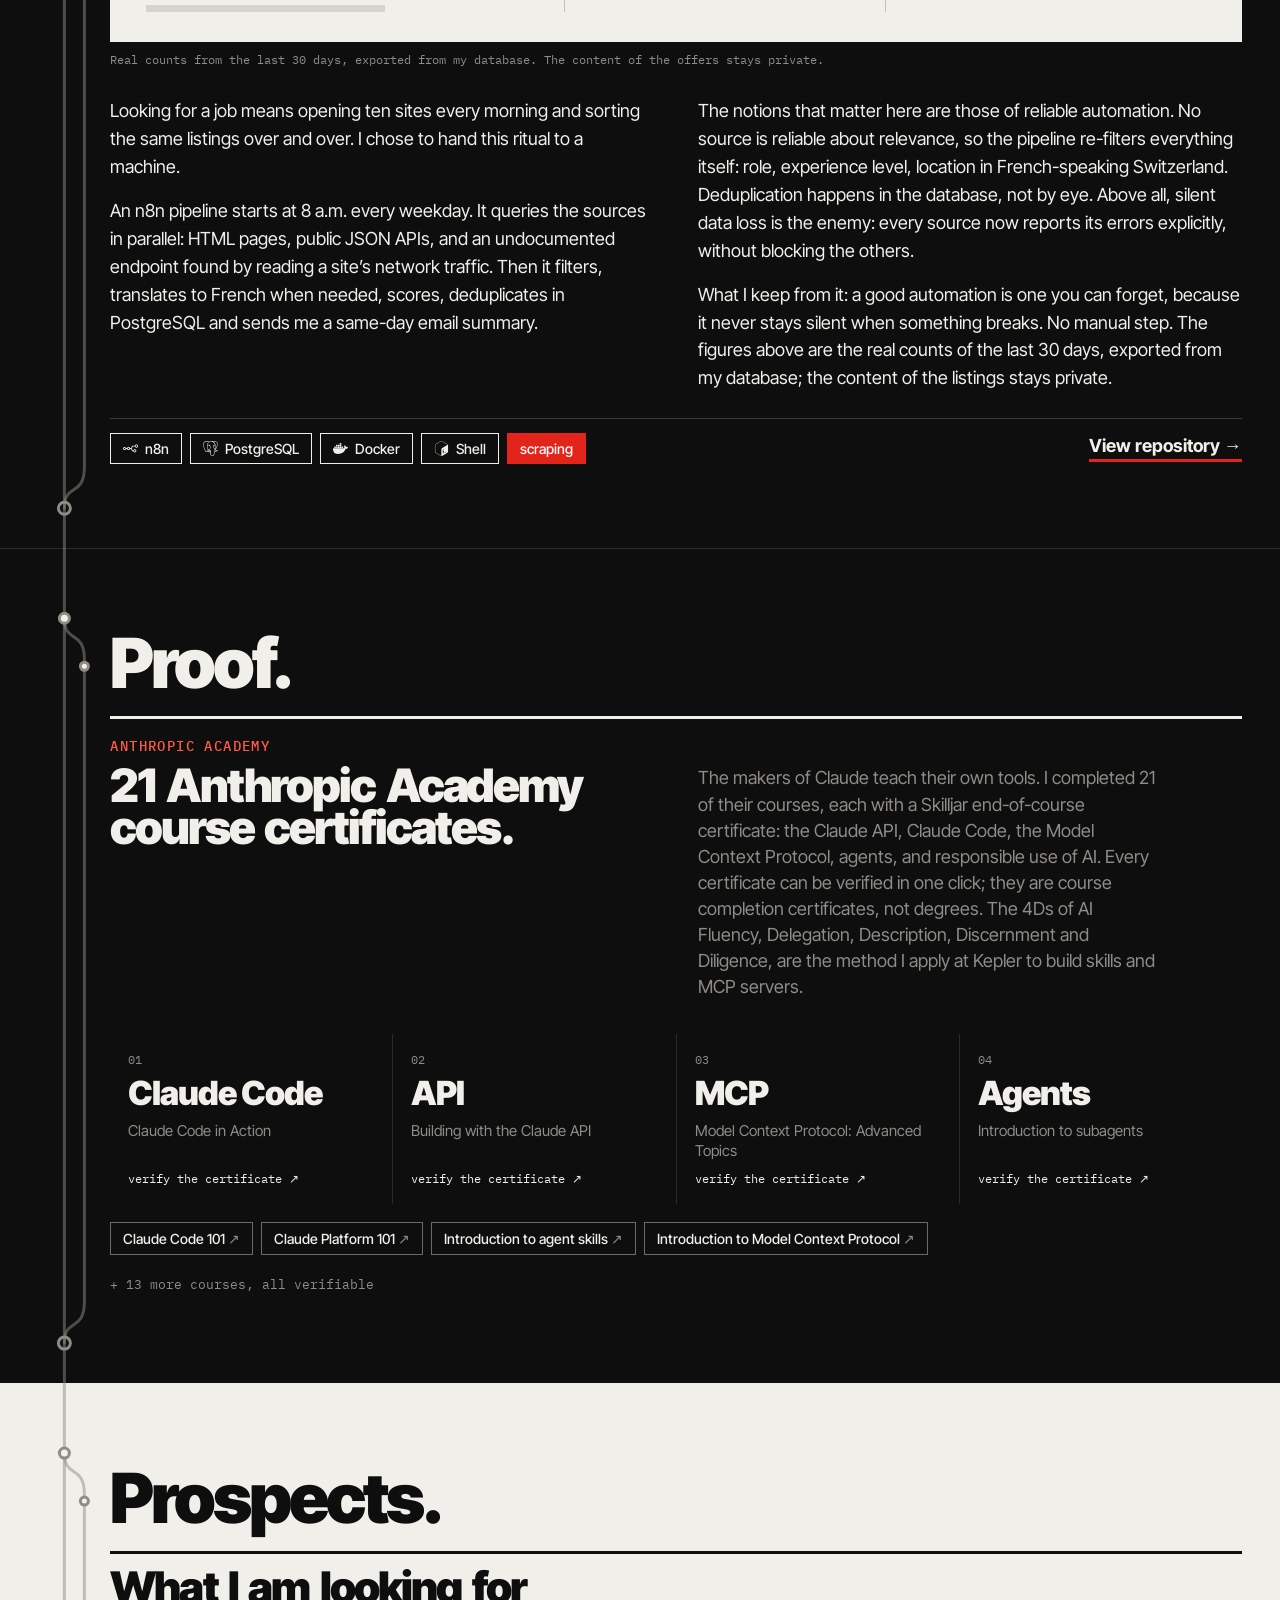
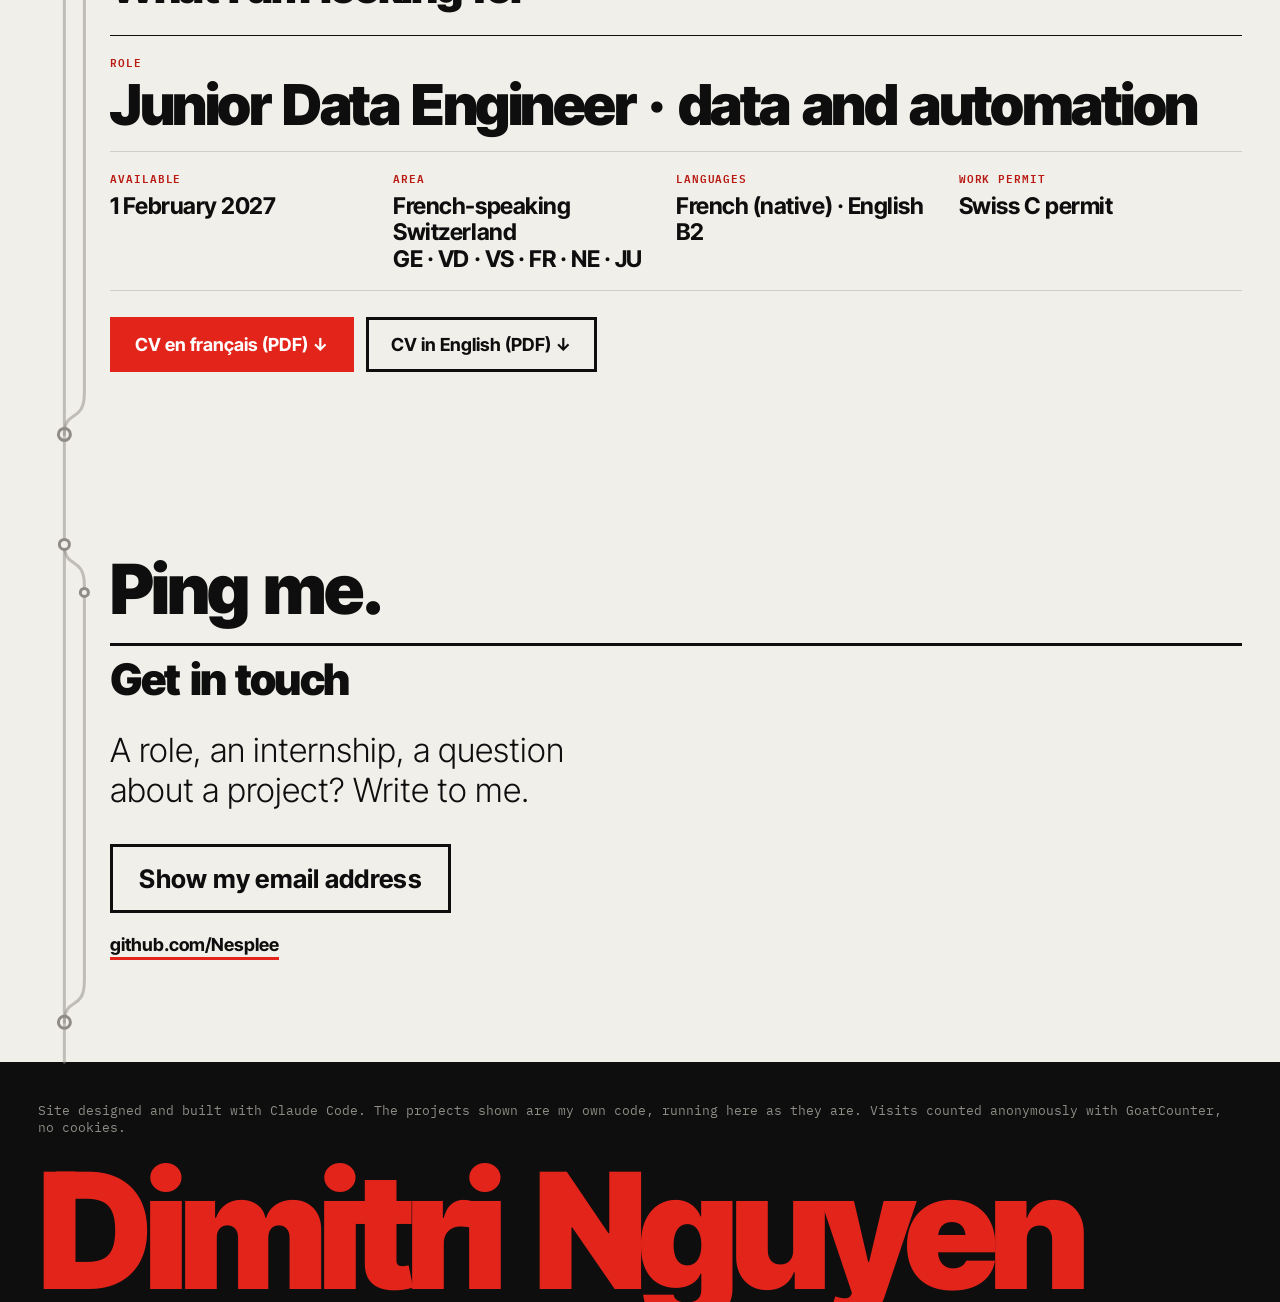
==== commit c5a7508a: "deploy 2026-11-16T08:10Z (portfolio 8751057)" ====
--- a/index.html
+++ b/index.html
@@ -26,9 +26,9 @@
   <link rel="apple-touch-icon" href="apple-touch-icon.png">
   <link rel="icon" type="image/svg+xml" href="data:image/svg+xml,%3Csvg xmlns='http://www.w3.org/2000/svg' viewBox='0 0 32 32'%3E%3Ccircle cx='16' cy='16' r='16' fill='%23e3241b'/%3E%3Ctext x='16' y='21.5' font-family='Helvetica,Arial' font-size='14' font-weight='900' text-anchor='middle' fill='%23fff'%3EDN%3C/text%3E%3C/svg%3E">
   <script type="application/ld+json">{"@context":"https://schema.org","@type":"Person","name":"Dimitri Nguyen","url":"https://nesplee.github.io/","jobTitle":"Junior Data Engineer","alumniOf":{"@type":"EducationalOrganization","name":"42 Lausanne"},"sameAs":["https://github.com/Nesplee"]}</script>
-  <link rel="stylesheet" href="css/site.css?v=16fcd39967">
-  <noscript><link rel="stylesheet" href="css/nojs.css?v=16fcd39967"></noscript>
-  <script type="module" src="js/main.js?v=16fcd39967"></script>
+  <link rel="stylesheet" href="css/site.css?v=328ed42e02">
+  <noscript><link rel="stylesheet" href="css/nojs.css?v=328ed42e02"></noscript>
+  <script type="module" src="js/main.js?v=328ed42e02"></script>
 </head>
 <body>
   <a class="skip" href="#top" data-i18n="skip">Aller au contenu</a>
@@ -103,7 +103,7 @@
     <section class="stop wrap proj" id="st-pushswap" hidden aria-labelledby="h-pushswap">
       <header class="phead">
         <span class="idx">03</span>
-        <div class="ptitle"><h2 id="h-pushswap"><svg class="picon" aria-hidden="true"><use href="img/projects.svg#pushswap"/></svg>Push_swap</h2><p class="quote" lang="en">“first algo / not last”</p></div>
+        <div class="ptitle"><h2 id="h-pushswap"><svg class="picon" aria-hidden="true"><use href="img/projects.svg#pushswap"/></svg>Push_swap</h2></div>
         <dl class="meta"><div><dt data-i18n="meta.date">Date</dt><dd data-i18n="pushswap.date">déc. 2024 · cercle 2</dd></div><div><dt data-i18n="meta.grade">Note</dt><dd>125/100</dd></div></dl>
       </header>
       <div class="project">
@@ -128,10 +128,10 @@
     <section class="stop wrap proj" id="st-solong" hidden aria-labelledby="h-solong">
       <header class="phead">
         <span class="idx">04</span>
-        <div class="ptitle"><h2 id="h-solong"><img class="picon pix" src="img/so_long-player.png" alt="" width="32" height="32" loading="lazy">So_long</h2><p class="quote" lang="en">“survived mlx. don't recommend”</p></div>
+        <div class="ptitle"><h2 id="h-solong"><img class="picon pix" src="img/so_long-player.png" alt="" width="32" height="32" loading="lazy">So_long</h2></div>
         <dl class="meta"><div><dt data-i18n="meta.date">Date</dt><dd data-i18n="solong.date">janv. 2025 · cercle 2</dd></div><div><dt data-i18n="meta.grade">Note</dt><dd>125/100</dd></div></dl>
       </header>
-      <div class="screen wide" data-visual="game" data-game-page="games/so_long.html?v=16fcd39967" data-game-aspect="1632 / 256" data-game-title="so_long">
+      <div class="screen wide" data-visual="game" data-game-page="games/so_long.html?v=328ed42e02" data-game-aspect="1632 / 256" data-game-title="so_long">
         <div class="bar"><i></i><i></i><i></i><span data-i18n="solong.bar">so_long — mon jeu, jouable dans votre navigateur</span></div>
         <div data-game="stage"><img class="poster" loading="lazy" decoding="async" data-game="poster" src="img/posters/so_long.webp" alt="so_long : capture du jeu" width="1632" height="256"></div>
         <div class="controls">
@@ -154,7 +154,7 @@
     <section class="stop wrap proj" id="st-philo" hidden aria-labelledby="h-philo">
       <header class="phead">
         <span class="idx">05</span>
-        <div class="ptitle"><h2 id="h-philo"><svg class="picon" aria-hidden="true"><use href="img/projects.svg#philo"/></svg>Philosophers</h2><p class="quote" lang="en">“i think... ZzZzzzZ”</p></div>
+        <div class="ptitle"><h2 id="h-philo"><svg class="picon" aria-hidden="true"><use href="img/projects.svg#philo"/></svg>Philosophers</h2></div>
         <dl class="meta"><div><dt data-i18n="meta.date">Date</dt><dd data-i18n="philo.date">févr. 2025 · cercle 3</dd></div><div><dt data-i18n="meta.grade">Note</dt><dd>100/100</dd></div></dl>
       </header>
       <div class="project">
@@ -184,7 +184,7 @@
     <section class="stop wrap proj" id="st-minishell" hidden aria-labelledby="h-minishell">
       <header class="phead">
         <span class="idx">06</span>
-        <div class="ptitle"><h2 id="h-minishell"><svg class="picon" aria-hidden="true"><use href="img/projects.svg#minishell"/></svg>Minishell</h2><p class="quote" lang="en">“read between lines lol”</p></div>
+        <div class="ptitle"><h2 id="h-minishell"><svg class="picon" aria-hidden="true"><use href="img/projects.svg#minishell"/></svg>Minishell</h2></div>
         <dl class="meta"><div><dt data-i18n="meta.date">Date</dt><dd data-i18n="minishell.date">juin 2025 · cercle 3</dd></div><div><dt data-i18n="meta.grade">Note</dt><dd>125/100</dd></div></dl>
       </header>
       <div class="screen wide" data-visual="minishell">
@@ -204,7 +204,7 @@
         <p class="note"><span data-i18n="ms.note">Session enregistrée sur mon binaire. Les appels fork, execve, pipe, dup2 et waitpid sont captés à l’édition de liens, sans modifier le code.</span> <span data-ms="asof"></span></p>
       </div>
       <div class="project-text cols">
-        <div class="body" data-i18n-html="minishell.body"><p>Mini hell, comme son nom l’indique : une vraie montagne à gravir. Réécrire un shell, c’est démonter ce qu’on utilise tous les jours sans y penser. Chaque ligne tapée traverse une petite chaîne de montage : on la lit, on la découpe, on vérifie sa grammaire, on construit les commandes, on développe les variables, puis on crée les processus et on les exécute.</p><p>C’est le projet où j’ai compris comment fonctionne un système Unix. fork pour dupliquer un processus, execve pour lui donner une nouvelle vie, pipe et dup2 pour brancher la sortie de l’un sur l’entrée de l’autre, waitpid pour attendre qu’il ait fini. Et les signaux : Ctrl-C, Ctrl-D et Ctrl-\ se comportent comme dans Bash, au prompt, dans un heredoc et pendant une commande.</p><p>Côté architecture, la leçon a été la séparation des étapes. Le lexer produit des jetons typés, le parser ne travaille que sur ces jetons, et la syntaxe est validée avant toute exécution. Dix étapes numérotées, chacune dans son dossier. Certaines commandes, comme cd, export, unset et exit, doivent modifier le shell lui-même : elles s’exécutent sans fork. En bonus : les opérateurs &amp;&amp; et ||, les parenthèses et les jokers.</p><p>125/100. À côté, une vraie session de mon shell, et pour chaque commande les processus qu’il a réellement créés.</p></div>
+        <div class="body" data-i18n-html="minishell.body"><p>Une vraie montagne à gravir. Réécrire un shell, c’est démonter ce qu’on utilise tous les jours sans y penser. Chaque ligne tapée traverse une petite chaîne de montage : on la lit, on la découpe, on vérifie sa grammaire, on construit les commandes, on développe les variables, puis on crée les processus et on les exécute.</p><p>C’est le projet où j’ai compris comment fonctionne un système Unix. fork pour dupliquer un processus, execve pour lui donner une nouvelle vie, pipe et dup2 pour brancher la sortie de l’un sur l’entrée de l’autre, waitpid pour attendre qu’il ait fini. Et les signaux : Ctrl-C, Ctrl-D et Ctrl-\ se comportent comme dans Bash, au prompt, dans un heredoc et pendant une commande.</p><p>Côté architecture, la leçon a été la séparation des étapes. Le lexer produit des jetons typés, le parser ne travaille que sur ces jetons, et la syntaxe est validée avant toute exécution. Dix étapes numérotées, chacune dans son dossier. Certaines commandes, comme cd, export, unset et exit, doivent modifier le shell lui-même : elles s’exécutent sans fork. En bonus : les opérateurs &amp;&amp; et ||, les parenthèses et les jokers.</p><p>125/100. À côté, une vraie session de mon shell, et pour chaque commande les processus qu’il a réellement créés.</p></div>
         <div>
           <ul class="tags"><li><svg aria-hidden="true"><use href="img/tech.svg#c"/></svg>C</li><li>fork · execve</li><li>pipes</li><li class="r" data-i18n="tag.parsing">parsing</li><li><svg aria-hidden="true"><use href="img/tech.svg#gnubash"/></svg>Bash</li></ul>
           <a class="repo" href="https://github.com/Nesplee/MINISHELL" data-i18n="repo">Voir le dépôt →</a>
@@ -215,11 +215,11 @@
     <section class="stop wrap proj" id="st-cub3d" hidden aria-labelledby="h-cub3d">
       <header class="phead">
         <span class="idx">07</span>
-        <div class="ptitle"><h2 id="h-cub3d"><svg class="picon" aria-hidden="true"><use href="img/projects.svg#cub3d"/></svg>Cub3D</h2><p class="quote" lang="en">“not really a 3D cube”</p></div>
+        <div class="ptitle"><h2 id="h-cub3d"><svg class="picon" aria-hidden="true"><use href="img/projects.svg#cub3d"/></svg>Cub3D</h2></div>
         <dl class="meta"><div><dt data-i18n="meta.date">Date</dt><dd data-i18n="cub3d.date">oct. 2025 · cercle 4</dd></div><div><dt data-i18n="meta.grade">Note</dt><dd>125/100</dd></div></dl>
       </header>
       <div class="project">
-        <div class="screen" data-visual="game" data-game-page="games/cub3d.html?v=16fcd39967" data-game-aspect="16 / 9" data-game-title="cub3d">
+        <div class="screen" data-visual="game" data-game-page="games/cub3d.html?v=328ed42e02" data-game-aspect="16 / 9" data-game-title="cub3d">
           <div class="bar"><i></i><i></i><i></i><span data-i18n="cub3d.bar">cub3d — mon moteur, jouable dans votre navigateur</span></div>
           <div data-game="stage"><img class="poster" loading="lazy" decoding="async" data-game="poster" src="img/posters/cub3d.webp" alt="cub3d : capture du jeu" width="1280" height="720"></div>
           <div class="controls">
@@ -239,7 +239,7 @@
     <section class="stop wrap proj" id="st-inception" aria-labelledby="h-inception">
       <header class="phead">
         <span class="idx">08</span>
-        <div class="ptitle"><h2 id="h-inception"><svg class="picon" aria-hidden="true"><use href="img/projects.svg#inception"/></svg>Inception</h2><p class="quote" lang="en">“dream big”</p></div>
+        <div class="ptitle"><h2 id="h-inception"><svg class="picon" aria-hidden="true"><use href="img/projects.svg#inception"/></svg>Inception</h2></div>
         <dl class="meta"><div><dt data-i18n="meta.date">Date</dt><dd data-i18n="inception.date">juil. 2026 · cercle 5</dd></div><div><dt data-i18n="meta.grade">Note</dt><dd>125/100</dd></div></dl>
       </header>
       <div class="screen wide" data-visual="inception">
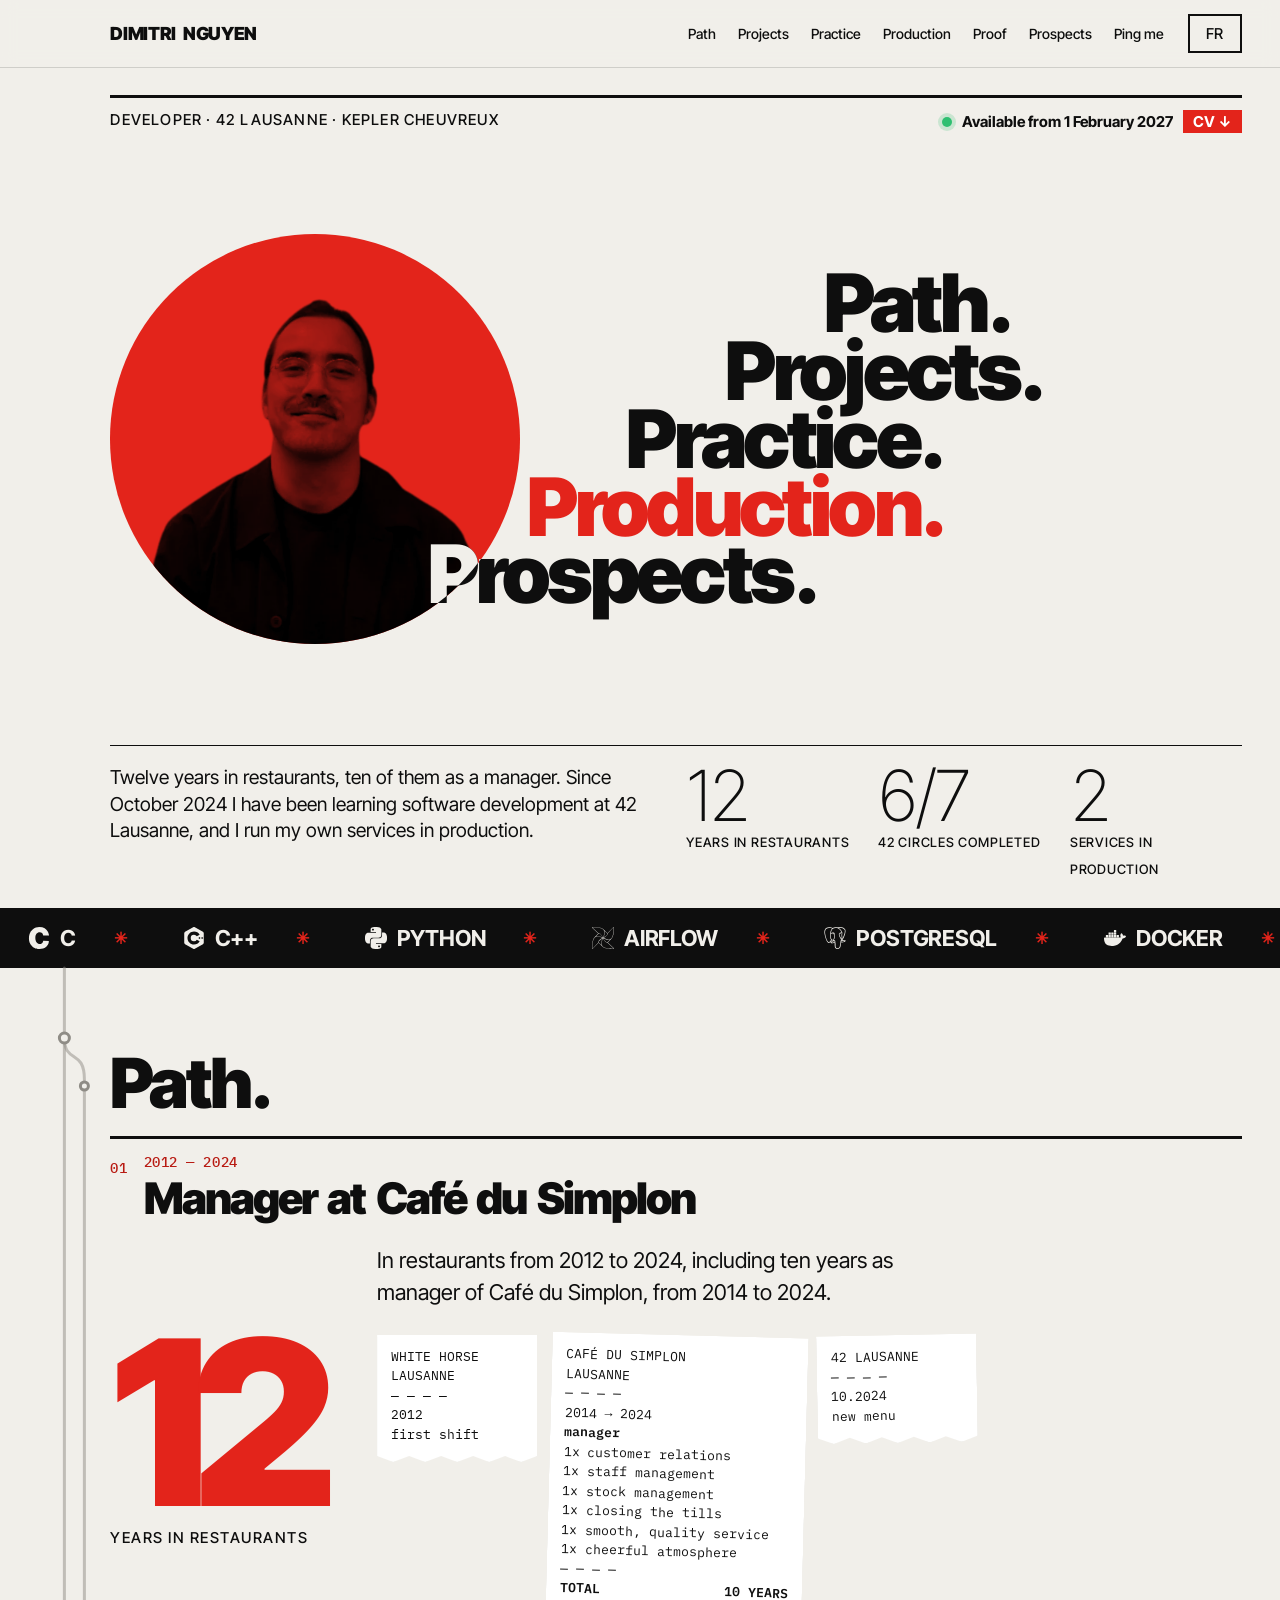
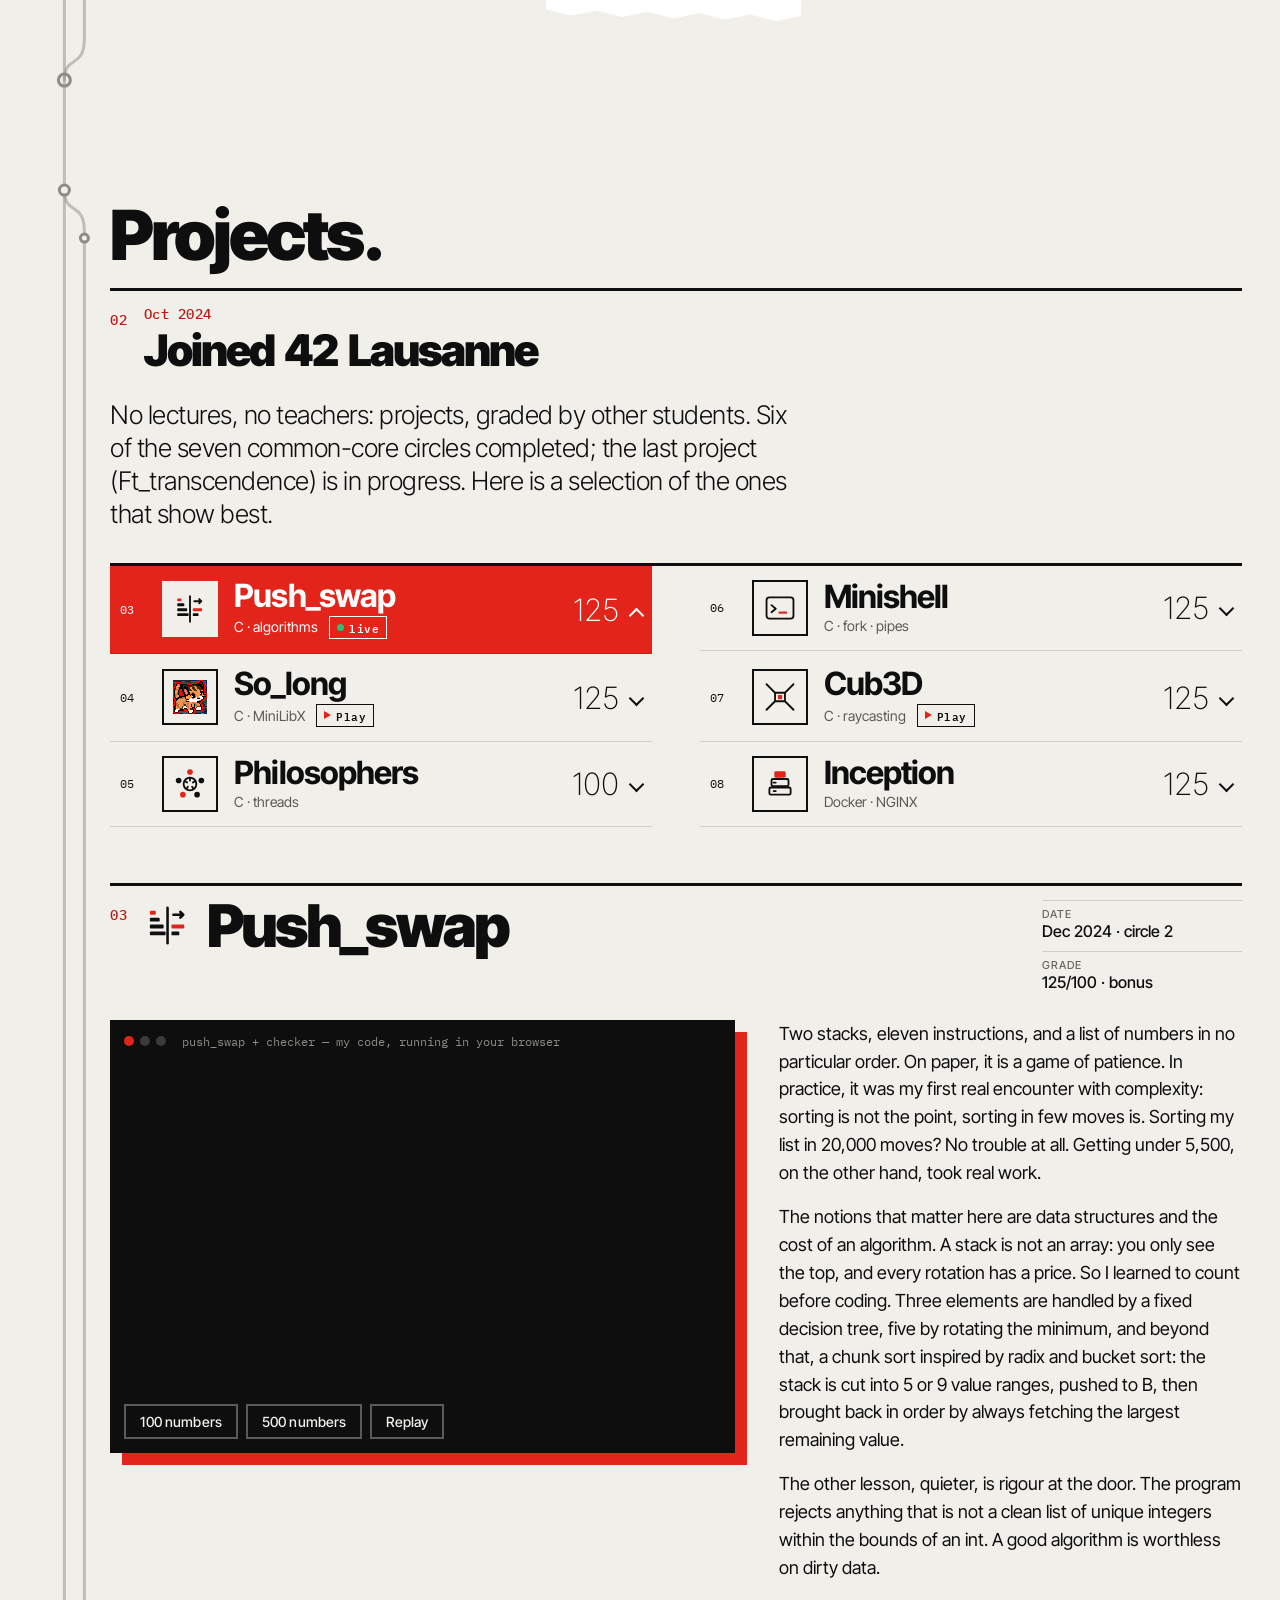
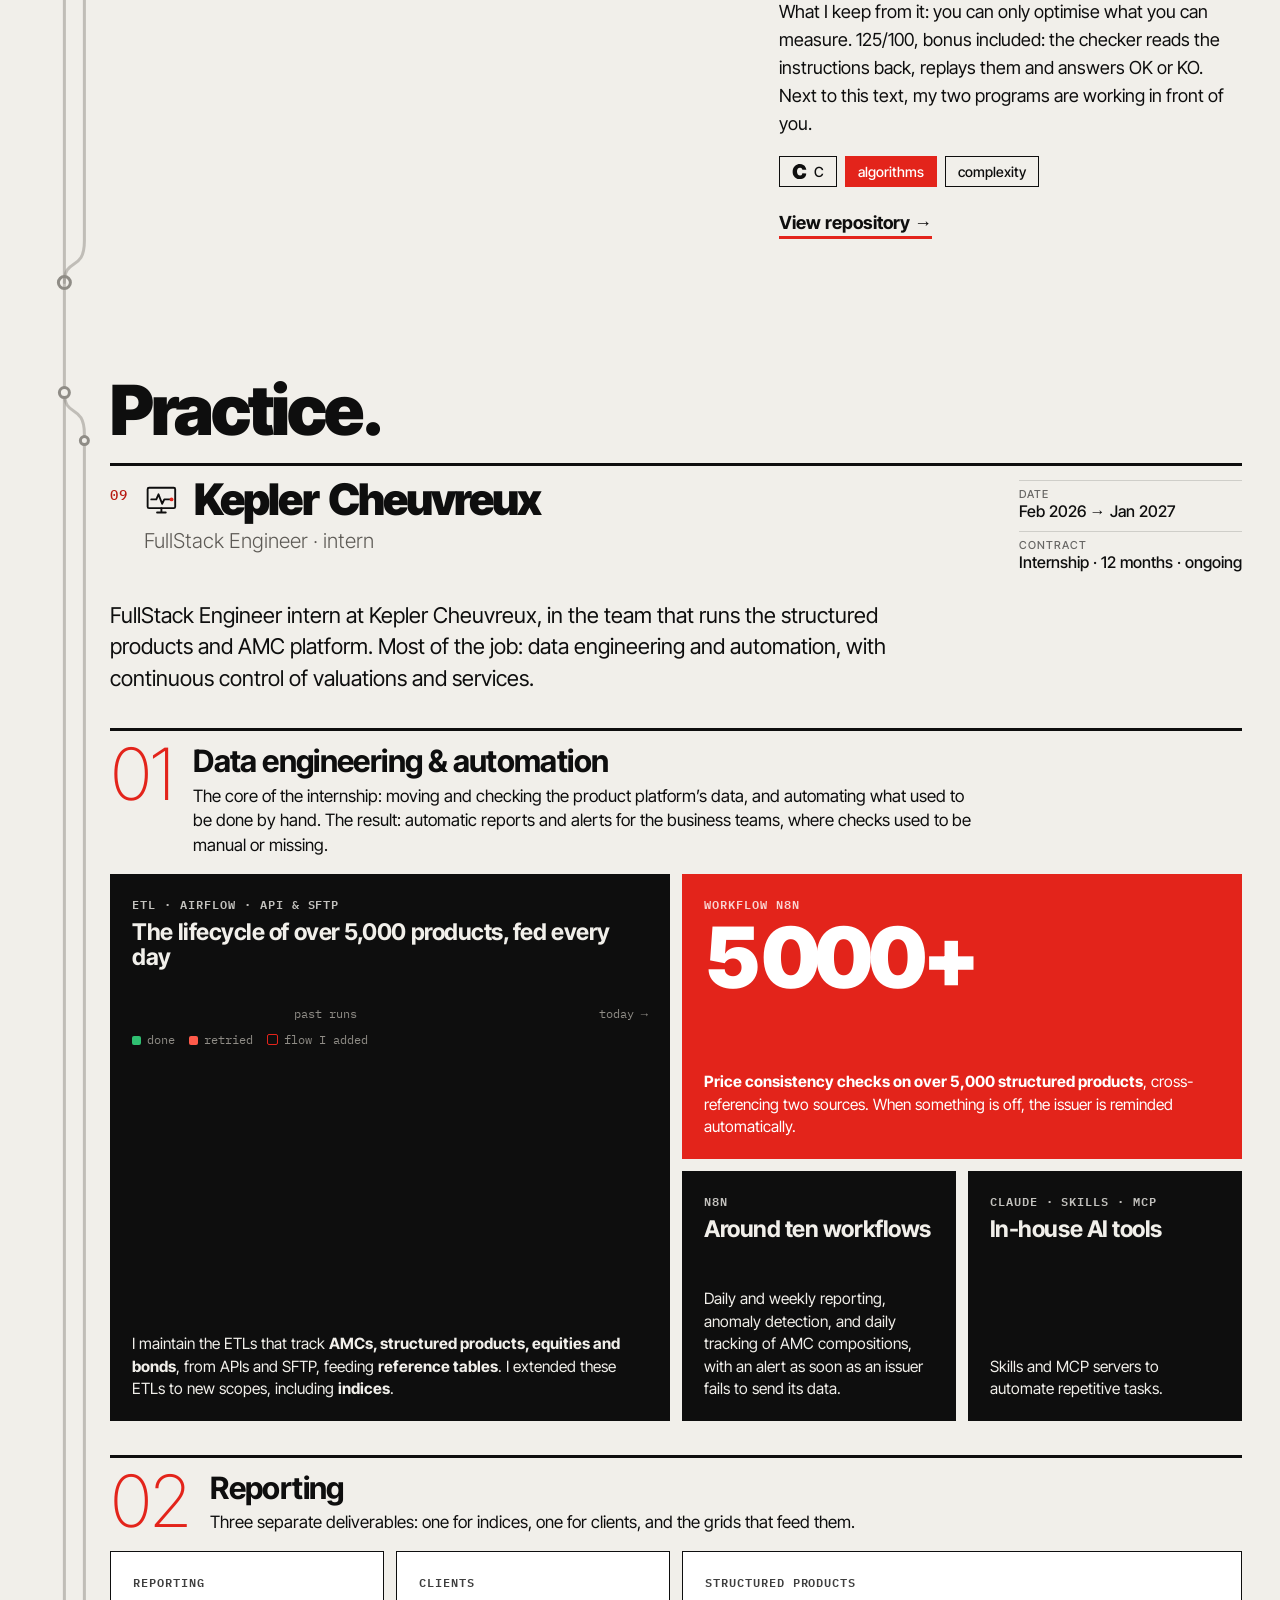
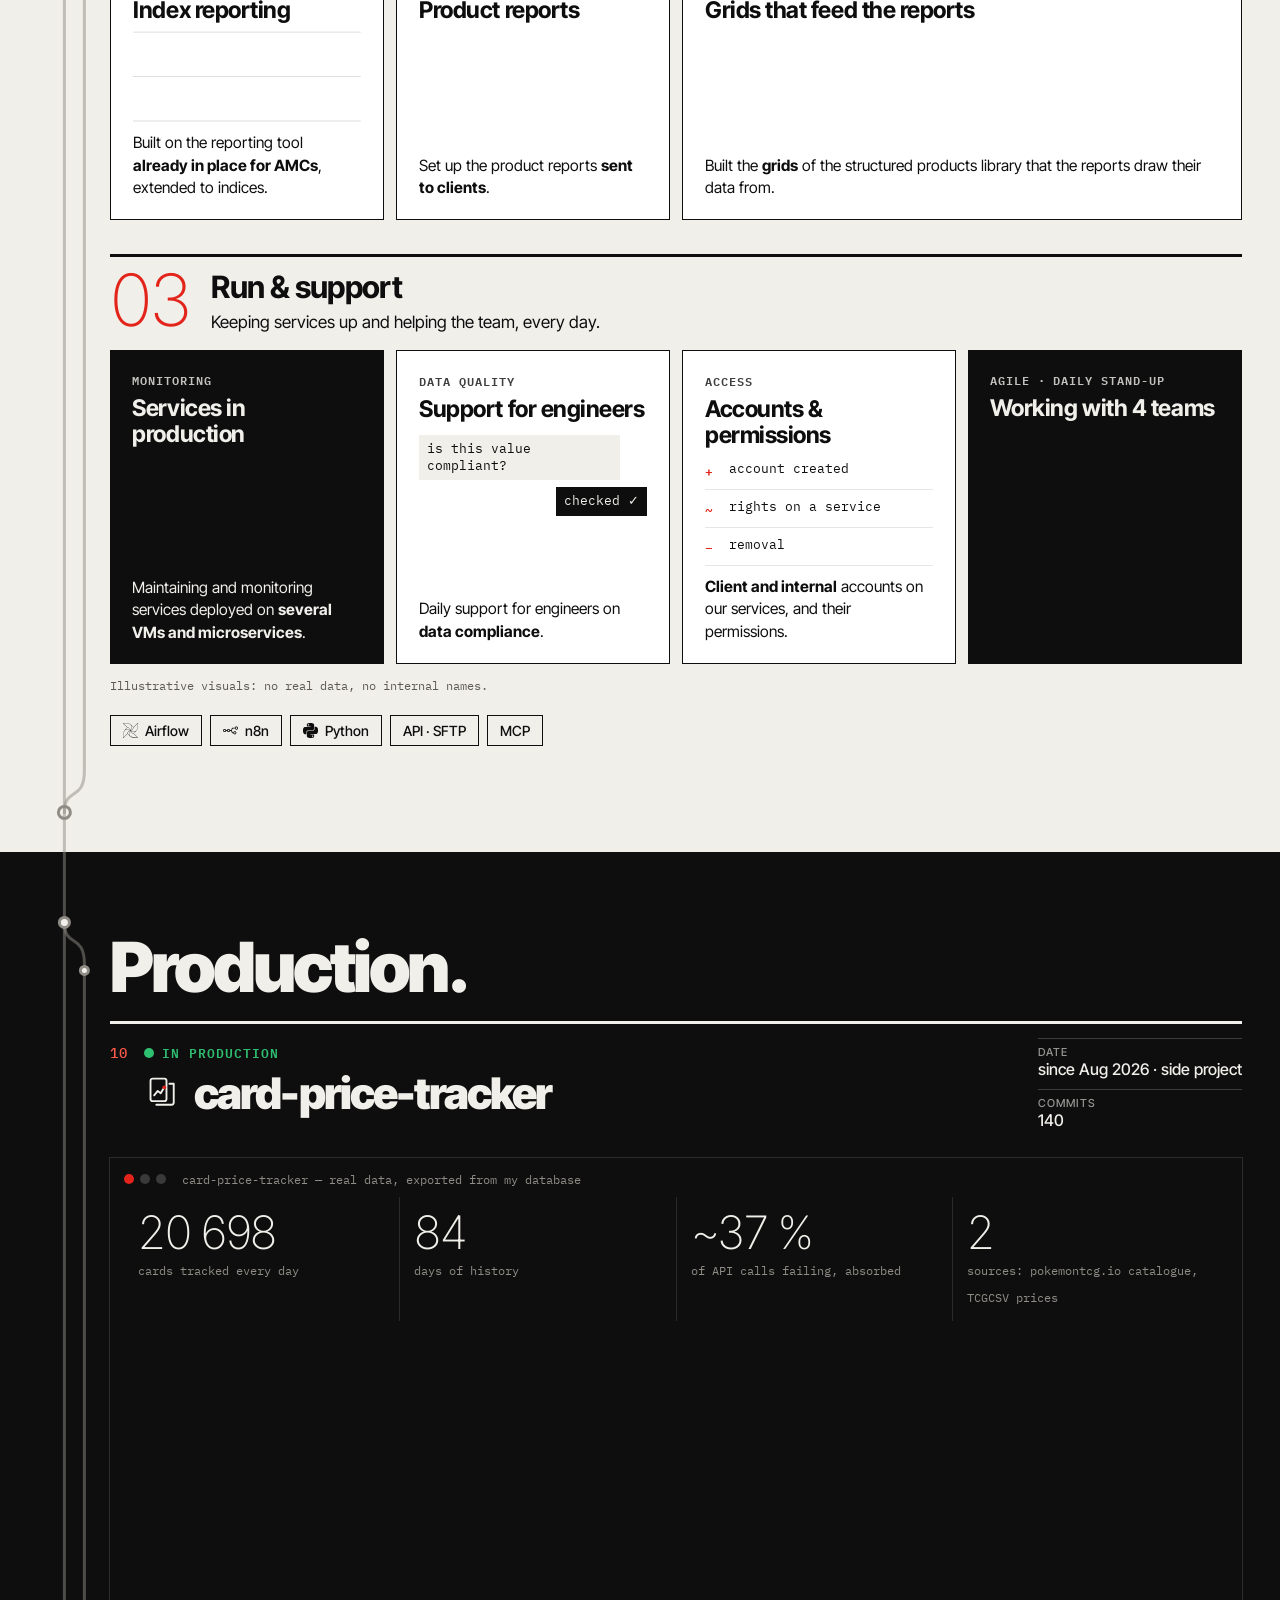
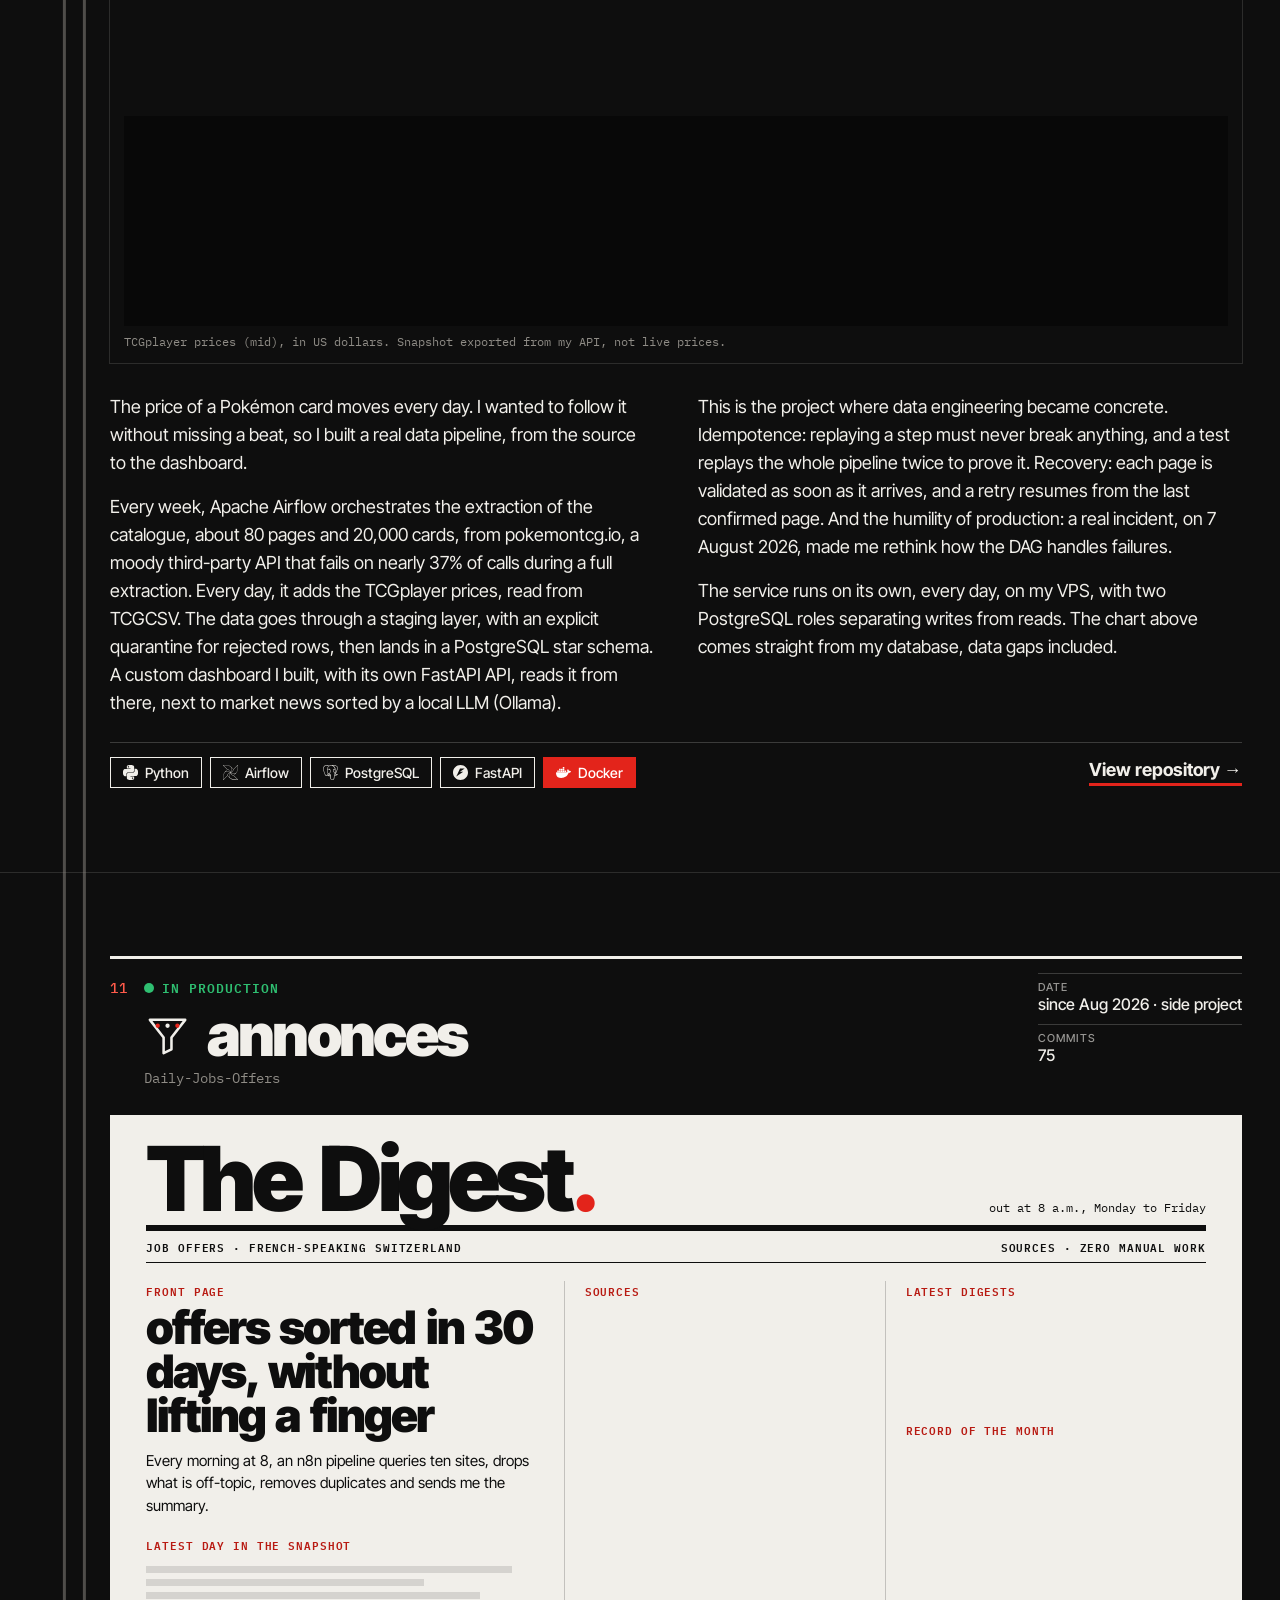
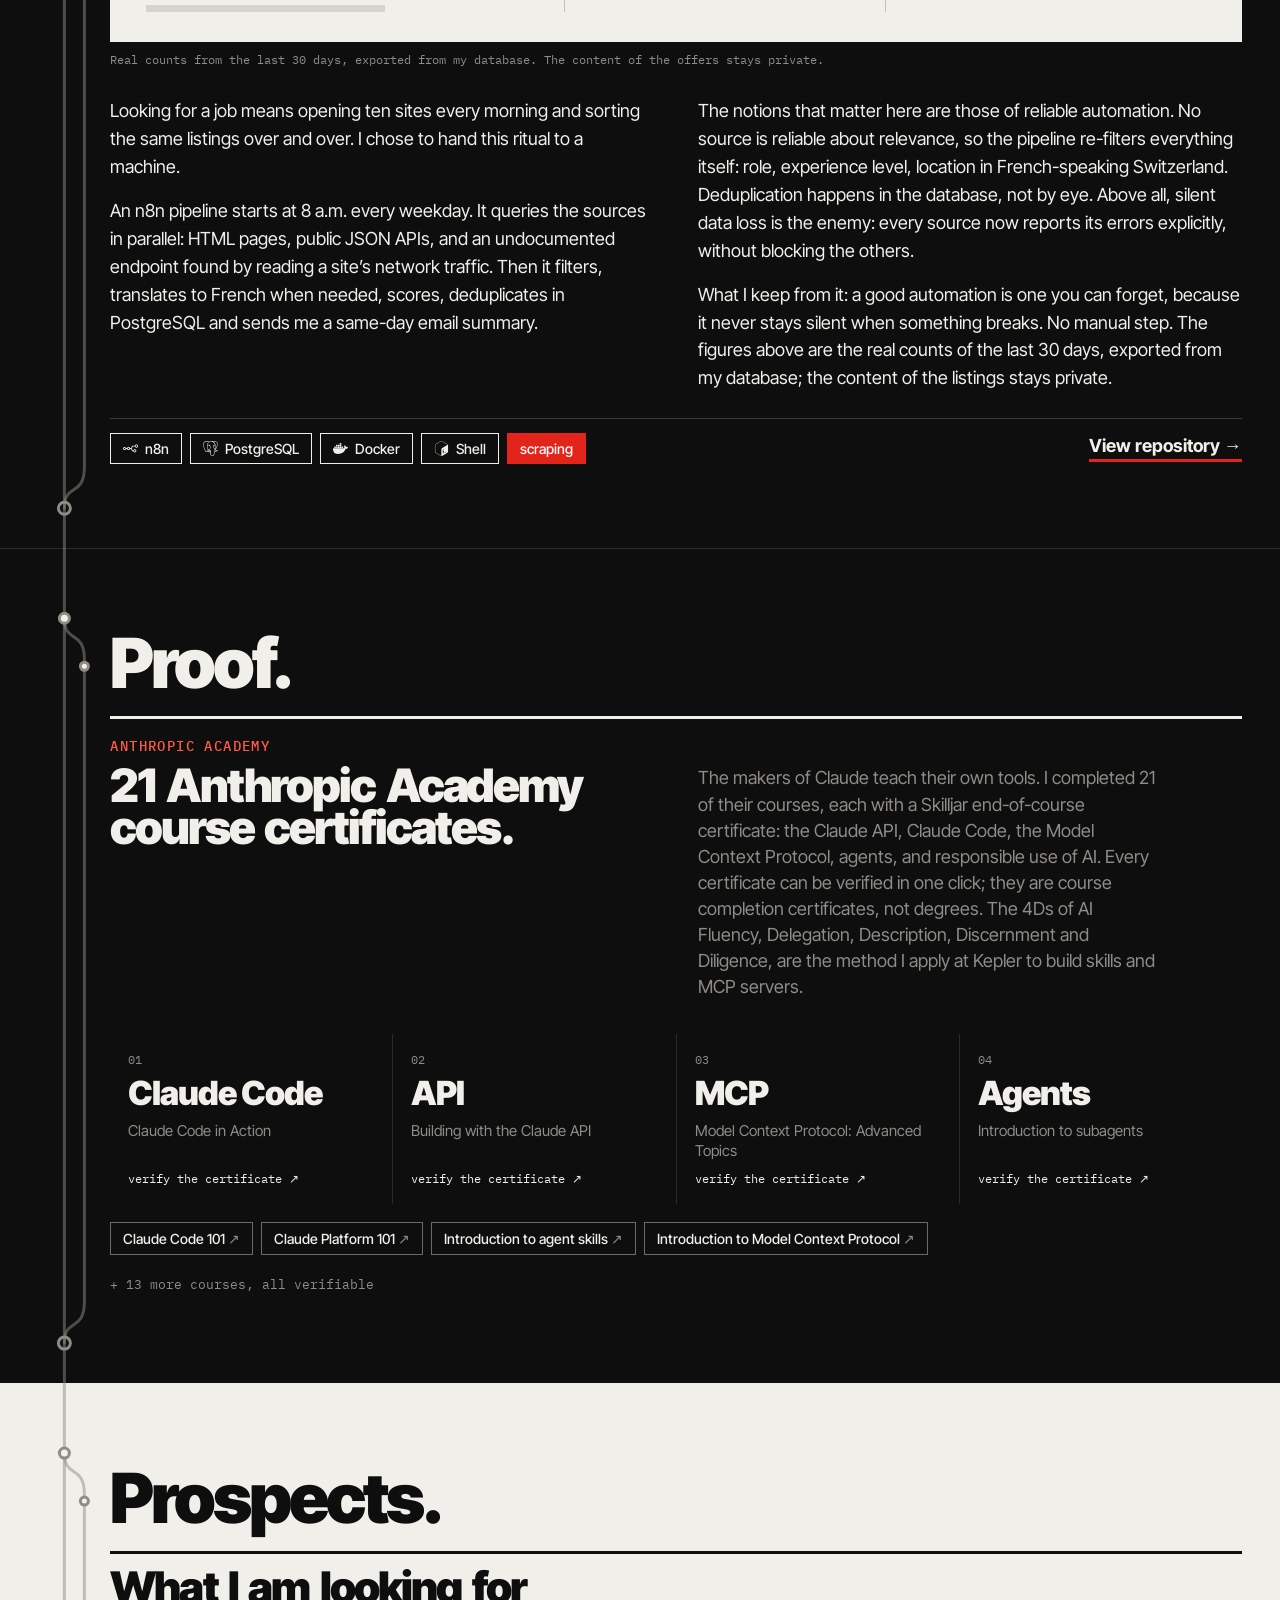
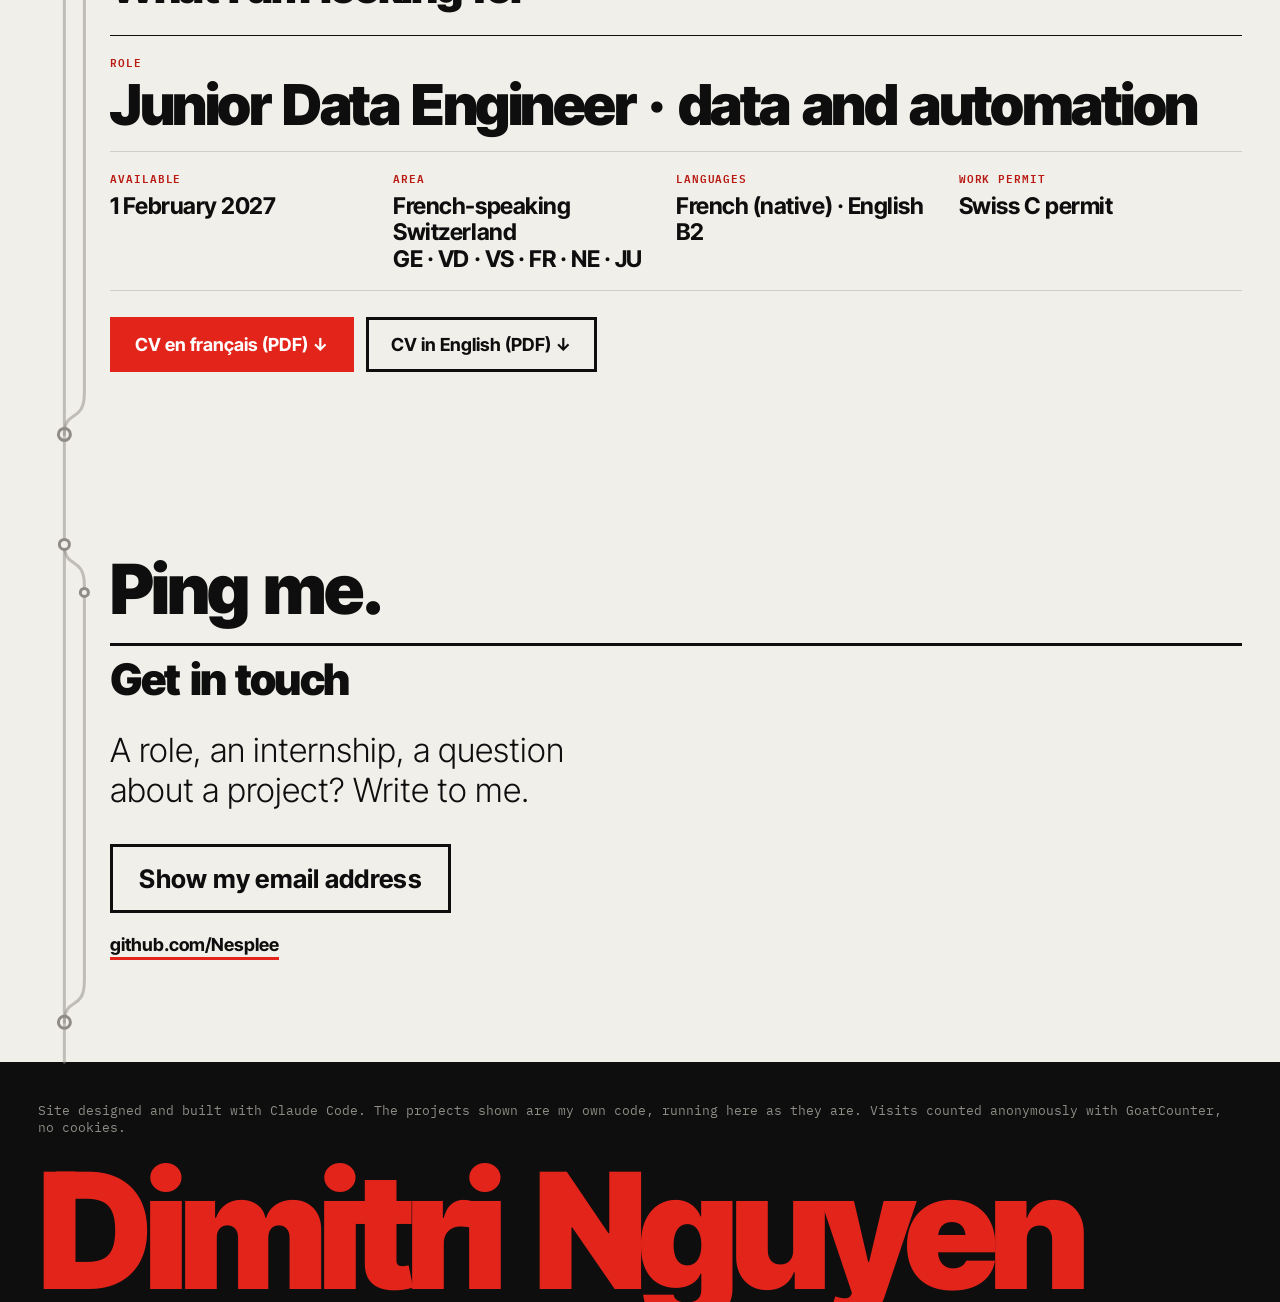
==== commit 835754cb: "deploy 2026-11-16T08:15Z (portfolio b8e8856)" ====
--- a/index.html
+++ b/index.html
@@ -26,9 +26,9 @@
   <link rel="apple-touch-icon" href="apple-touch-icon.png">
   <link rel="icon" type="image/svg+xml" href="data:image/svg+xml,%3Csvg xmlns='http://www.w3.org/2000/svg' viewBox='0 0 32 32'%3E%3Ccircle cx='16' cy='16' r='16' fill='%23e3241b'/%3E%3Ctext x='16' y='21.5' font-family='Helvetica,Arial' font-size='14' font-weight='900' text-anchor='middle' fill='%23fff'%3EDN%3C/text%3E%3C/svg%3E">
   <script type="application/ld+json">{"@context":"https://schema.org","@type":"Person","name":"Dimitri Nguyen","url":"https://nesplee.github.io/","jobTitle":"Junior Data Engineer","alumniOf":{"@type":"EducationalOrganization","name":"42 Lausanne"},"sameAs":["https://github.com/Nesplee"]}</script>
-  <link rel="stylesheet" href="css/site.css?v=328ed42e02">
-  <noscript><link rel="stylesheet" href="css/nojs.css?v=328ed42e02"></noscript>
-  <script type="module" src="js/main.js?v=328ed42e02"></script>
+  <link rel="stylesheet" href="css/site.css?v=ded31e8faf">
+  <noscript><link rel="stylesheet" href="css/nojs.css?v=ded31e8faf"></noscript>
+  <script type="module" src="js/main.js?v=ded31e8faf"></script>
 </head>
 <body>
   <a class="skip" href="#top" data-i18n="skip">Aller au contenu</a>
@@ -104,7 +104,7 @@
       <header class="phead">
         <span class="idx">03</span>
         <div class="ptitle"><h2 id="h-pushswap"><svg class="picon" aria-hidden="true"><use href="img/projects.svg#pushswap"/></svg>Push_swap</h2></div>
-        <dl class="meta"><div><dt data-i18n="meta.date">Date</dt><dd data-i18n="pushswap.date">déc. 2024 · cercle 2</dd></div><div><dt data-i18n="meta.grade">Note</dt><dd>125/100</dd></div></dl>
+        <dl class="meta"><div><dt data-i18n="meta.date">Date</dt><dd data-i18n="pushswap.date">déc. 2024 · cercle 2</dd></div><div><dt data-i18n="meta.grade">Note</dt><dd>125/100 · bonus</dd></div></dl>
       </header>
       <div class="project">
         <div class="screen" data-visual="pushswap">
@@ -118,7 +118,7 @@
           </div>
         </div>
         <div class="project-text">
-          <div class="body" data-i18n-html="pushswap.body"><p>Deux piles, onze instructions, et une liste de nombres en désordre. Sur le papier, c’est un jeu de patience. En pratique, c’est mon premier vrai face-à-face avec la complexité : trier n’est pas le sujet, trier en peu de coups l’est. Ranger ma liste en 20 000 coups ? Aucune difficulté. Passer sous la barre des 5 500, en revanche, m’a donné un mal de chien.</p><p>Les notions qui comptent ici, ce sont les structures de données et le coût d’un algorithme. Une pile ne se parcourt pas comme un tableau : on n’y voit que le sommet, et chaque rotation se paie. J’ai donc appris à compter avant de coder. Trois éléments se règlent par un arbre de décision fixe, cinq par la rotation du minimum, et au-delà, un tri par blocs inspiré du radix et du bucket sort : la pile est découpée en 5 ou 9 tranches de valeurs, poussées vers B, puis ramenées dans l’ordre en allant chercher le maximum restant.</p><p>L’autre leçon, plus discrète, c’est la rigueur à l’entrée. Le programme refuse tout ce qui n’est pas une liste propre d’entiers uniques, dans les limites d’un int. Un bon algorithme ne sert à rien sur une donnée sale.</p><p>Ce que j’en garde : on n’optimise que ce qu’on sait mesurer. 125/100, bonus compris : le checker relit les instructions, les rejoue et répond OK ou KO. À côté, ce sont mes deux programmes qui travaillent sous vos yeux.</p></div>
+          <div class="body" data-i18n-html="pushswap.body"><p>Deux piles, onze instructions, et une liste de nombres en désordre. Sur le papier, c’est un jeu de patience. En pratique, c’est mon premier vrai face-à-face avec la complexité : trier n’est pas le sujet, trier en peu de coups l’est. Ranger ma liste en 20 000 coups ? Aucune difficulté. Passer sous la barre des 5 500, en revanche, m’a donné du fil à retordre.</p><p>Les notions qui comptent ici, ce sont les structures de données et le coût d’un algorithme. Une pile ne se parcourt pas comme un tableau : on n’y voit que le sommet, et chaque rotation se paie. J’ai donc appris à compter avant de coder. Trois éléments se règlent par un arbre de décision fixe, cinq par la rotation du minimum, et au-delà, un tri par blocs inspiré du radix et du bucket sort : la pile est découpée en 5 ou 9 tranches de valeurs, poussées vers B, puis ramenées dans l’ordre en allant chercher le maximum restant.</p><p>L’autre leçon, plus discrète, c’est la rigueur à l’entrée. Le programme refuse tout ce qui n’est pas une liste propre d’entiers uniques, dans les limites d’un int. Un bon algorithme ne sert à rien sur une donnée sale.</p><p>Ce que j’en garde : on n’optimise que ce qu’on sait mesurer. 125/100, bonus compris : le checker relit les instructions, les rejoue et répond OK ou KO. À côté, ce sont mes deux programmes qui travaillent sous vos yeux.</p></div>
           <ul class="tags"><li><svg aria-hidden="true"><use href="img/tech.svg#c"/></svg>C</li><li class="r" data-i18n="tag.algo">algorithmie</li><li data-i18n="tag.complexity">complexité</li></ul>
           <a class="repo" href="https://github.com/Nesplee/PUSH_SWAP" data-i18n="repo">Voir le dépôt →</a>
         </div>
@@ -129,9 +129,9 @@
       <header class="phead">
         <span class="idx">04</span>
         <div class="ptitle"><h2 id="h-solong"><img class="picon pix" src="img/so_long-player.png" alt="" width="32" height="32" loading="lazy">So_long</h2></div>
-        <dl class="meta"><div><dt data-i18n="meta.date">Date</dt><dd data-i18n="solong.date">janv. 2025 · cercle 2</dd></div><div><dt data-i18n="meta.grade">Note</dt><dd>125/100</dd></div></dl>
-      </header>
-      <div class="screen wide" data-visual="game" data-game-page="games/so_long.html?v=328ed42e02" data-game-aspect="1632 / 256" data-game-title="so_long">
+        <dl class="meta"><div><dt data-i18n="meta.date">Date</dt><dd data-i18n="solong.date">janv. 2025 · cercle 2</dd></div><div><dt data-i18n="meta.grade">Note</dt><dd>125/100 · bonus</dd></div></dl>
+      </header>
+      <div class="screen wide" data-visual="game" data-game-page="games/so_long.html?v=ded31e8faf" data-game-aspect="1632 / 256" data-game-title="so_long">
         <div class="bar"><i></i><i></i><i></i><span data-i18n="solong.bar">so_long — mon jeu, jouable dans votre navigateur</span></div>
         <div data-game="stage"><img class="poster" loading="lazy" decoding="async" data-game="poster" src="img/posters/so_long.webp" alt="so_long : capture du jeu" width="1632" height="256"></div>
         <div class="controls">
@@ -175,7 +175,7 @@
           <p class="note"><span data-i18n="ph.note">Traces réelles de mon binaire, enregistrées puis rejouées : les threads ne peuvent pas tourner sur un site statique.</span> <span data-ph="asof"></span></p>
         </div>
         <div class="project-text">
-          <div class="body" data-i18n-html="philo.body"><p>Une table ronde, des philosophes, autant de fourchettes que de convives, et une règle cruelle : pour manger, il faut les deux fourchettes voisines, et qui ne mange pas à temps meurt. C’est un problème vieux de soixante ans, et c’est la meilleure porte d’entrée que je connaisse vers la programmation concurrente. Un projet qui m’a donné faim, sommeil et envie de mourir en même temps, exactement comme mes philosophes.</p><p>Chaque philosophe est un thread, chaque fourchette un mutex. Un thread de surveillance vérifie en continu l’heure du dernier repas de chacun, pour annoncer une mort quelques millisecondes à peine après qu’elle survient. Un mutex dédié à l’affichage empêche les lignes du journal de se mélanger.</p><p>Les notions s’apprennent ici à la dure. L’interblocage, quand chacun prend sa fourchette gauche et attend la droite pour toujours. La data race, quand deux threads lisent et écrivent la même valeur sans se coordonner. La parade tient en un geste : les philosophes pairs attendent un court instant avant de se servir, et la symétrie se brise. Le cas du philosophe seul, avec une seule fourchette, est traité à part.</p><p>Ce que j’en garde : un programme concurrent ne se teste pas seulement, il se raisonne. 100/100. La table ci-contre rejoue deux vraies exécutions : avec ./philo 5 800 200 200 7 personne ne meurt, avec ./philo 4 310 200 100 le philosophe 2 meurt à 311 ms.</p></div>
+          <div class="body" data-i18n-html="philo.body"><p>Une table ronde, des philosophes, autant de fourchettes que de convives, et une règle cruelle : pour manger, il faut les deux fourchettes voisines, et qui ne mange pas à temps meurt. C’est un problème vieux de soixante ans, et c’est la meilleure porte d’entrée que je connaisse vers la programmation concurrente. Un projet qui m’a donné faim et sommeil en même temps, exactement comme mes philosophes.</p><p>Chaque philosophe est un thread, chaque fourchette un mutex. Un thread de surveillance vérifie en continu l’heure du dernier repas de chacun, pour annoncer une mort quelques millisecondes à peine après qu’elle survient. Un mutex dédié à l’affichage empêche les lignes du journal de se mélanger.</p><p>Les notions s’apprennent ici à la dure. L’interblocage, quand chacun prend sa fourchette gauche et attend la droite pour toujours. La data race, quand deux threads lisent et écrivent la même valeur sans se coordonner. La parade tient en un geste : les philosophes pairs attendent un court instant avant de se servir, et la symétrie se brise. Le cas du philosophe seul, avec une seule fourchette, est traité à part.</p><p>Ce que j’en garde : un programme concurrent ne se teste pas seulement, il se raisonne. 100/100. La table ci-contre rejoue deux vraies exécutions : avec ./philo 5 800 200 200 7 personne ne meurt, avec ./philo 4 310 200 100 le philosophe 2 meurt à 311 ms.</p></div>
           <ul class="tags"><li><svg aria-hidden="true"><use href="img/tech.svg#c"/></svg>C</li><li>pthreads</li><li>mutex</li><li class="r" data-i18n="tag.concurrency">concurrence</li></ul>
           <a class="repo" href="https://github.com/Nesplee/PHILOSOPHERS" data-i18n="repo">Voir le dépôt →</a>
         </div>
@@ -185,7 +185,7 @@
       <header class="phead">
         <span class="idx">06</span>
         <div class="ptitle"><h2 id="h-minishell"><svg class="picon" aria-hidden="true"><use href="img/projects.svg#minishell"/></svg>Minishell</h2></div>
-        <dl class="meta"><div><dt data-i18n="meta.date">Date</dt><dd data-i18n="minishell.date">juin 2025 · cercle 3</dd></div><div><dt data-i18n="meta.grade">Note</dt><dd>125/100</dd></div></dl>
+        <dl class="meta"><div><dt data-i18n="meta.date">Date</dt><dd data-i18n="minishell.date">juin 2025 · cercle 3</dd></div><div><dt data-i18n="meta.grade">Note</dt><dd>125/100 · bonus</dd></div></dl>
       </header>
       <div class="screen wide" data-visual="minishell">
         <div class="bar"><i></i><i></i><i></i><span data-i18n="ms.bar">minishell — une vraie session de mon shell, et les processus qu’il a créés</span></div>
@@ -216,10 +216,10 @@
       <header class="phead">
         <span class="idx">07</span>
         <div class="ptitle"><h2 id="h-cub3d"><svg class="picon" aria-hidden="true"><use href="img/projects.svg#cub3d"/></svg>Cub3D</h2></div>
-        <dl class="meta"><div><dt data-i18n="meta.date">Date</dt><dd data-i18n="cub3d.date">oct. 2025 · cercle 4</dd></div><div><dt data-i18n="meta.grade">Note</dt><dd>125/100</dd></div></dl>
+        <dl class="meta"><div><dt data-i18n="meta.date">Date</dt><dd data-i18n="cub3d.date">oct. 2025 · cercle 4</dd></div><div><dt data-i18n="meta.grade">Note</dt><dd>125/100 · bonus</dd></div></dl>
       </header>
       <div class="project">
-        <div class="screen" data-visual="game" data-game-page="games/cub3d.html?v=328ed42e02" data-game-aspect="16 / 9" data-game-title="cub3d">
+        <div class="screen" data-visual="game" data-game-page="games/cub3d.html?v=ded31e8faf" data-game-aspect="16 / 9" data-game-title="cub3d">
           <div class="bar"><i></i><i></i><i></i><span data-i18n="cub3d.bar">cub3d — mon moteur, jouable dans votre navigateur</span></div>
           <div data-game="stage"><img class="poster" loading="lazy" decoding="async" data-game="poster" src="img/posters/cub3d.webp" alt="cub3d : capture du jeu" width="1280" height="720"></div>
           <div class="controls">
@@ -240,7 +240,7 @@
       <header class="phead">
         <span class="idx">08</span>
         <div class="ptitle"><h2 id="h-inception"><svg class="picon" aria-hidden="true"><use href="img/projects.svg#inception"/></svg>Inception</h2></div>
-        <dl class="meta"><div><dt data-i18n="meta.date">Date</dt><dd data-i18n="inception.date">juil. 2026 · cercle 5</dd></div><div><dt data-i18n="meta.grade">Note</dt><dd>125/100</dd></div></dl>
+        <dl class="meta"><div><dt data-i18n="meta.date">Date</dt><dd data-i18n="inception.date">juil. 2026 · cercle 5</dd></div><div><dt data-i18n="meta.grade">Note</dt><dd>125/100 · bonus</dd></div></dl>
       </header>
       <div class="screen wide" data-visual="inception">
         <div class="bar"><i></i><i></i><i></i><span data-i18n="in.bar">inception — mon infrastructure, dessinée depuis mon docker-compose.yml</span></div>
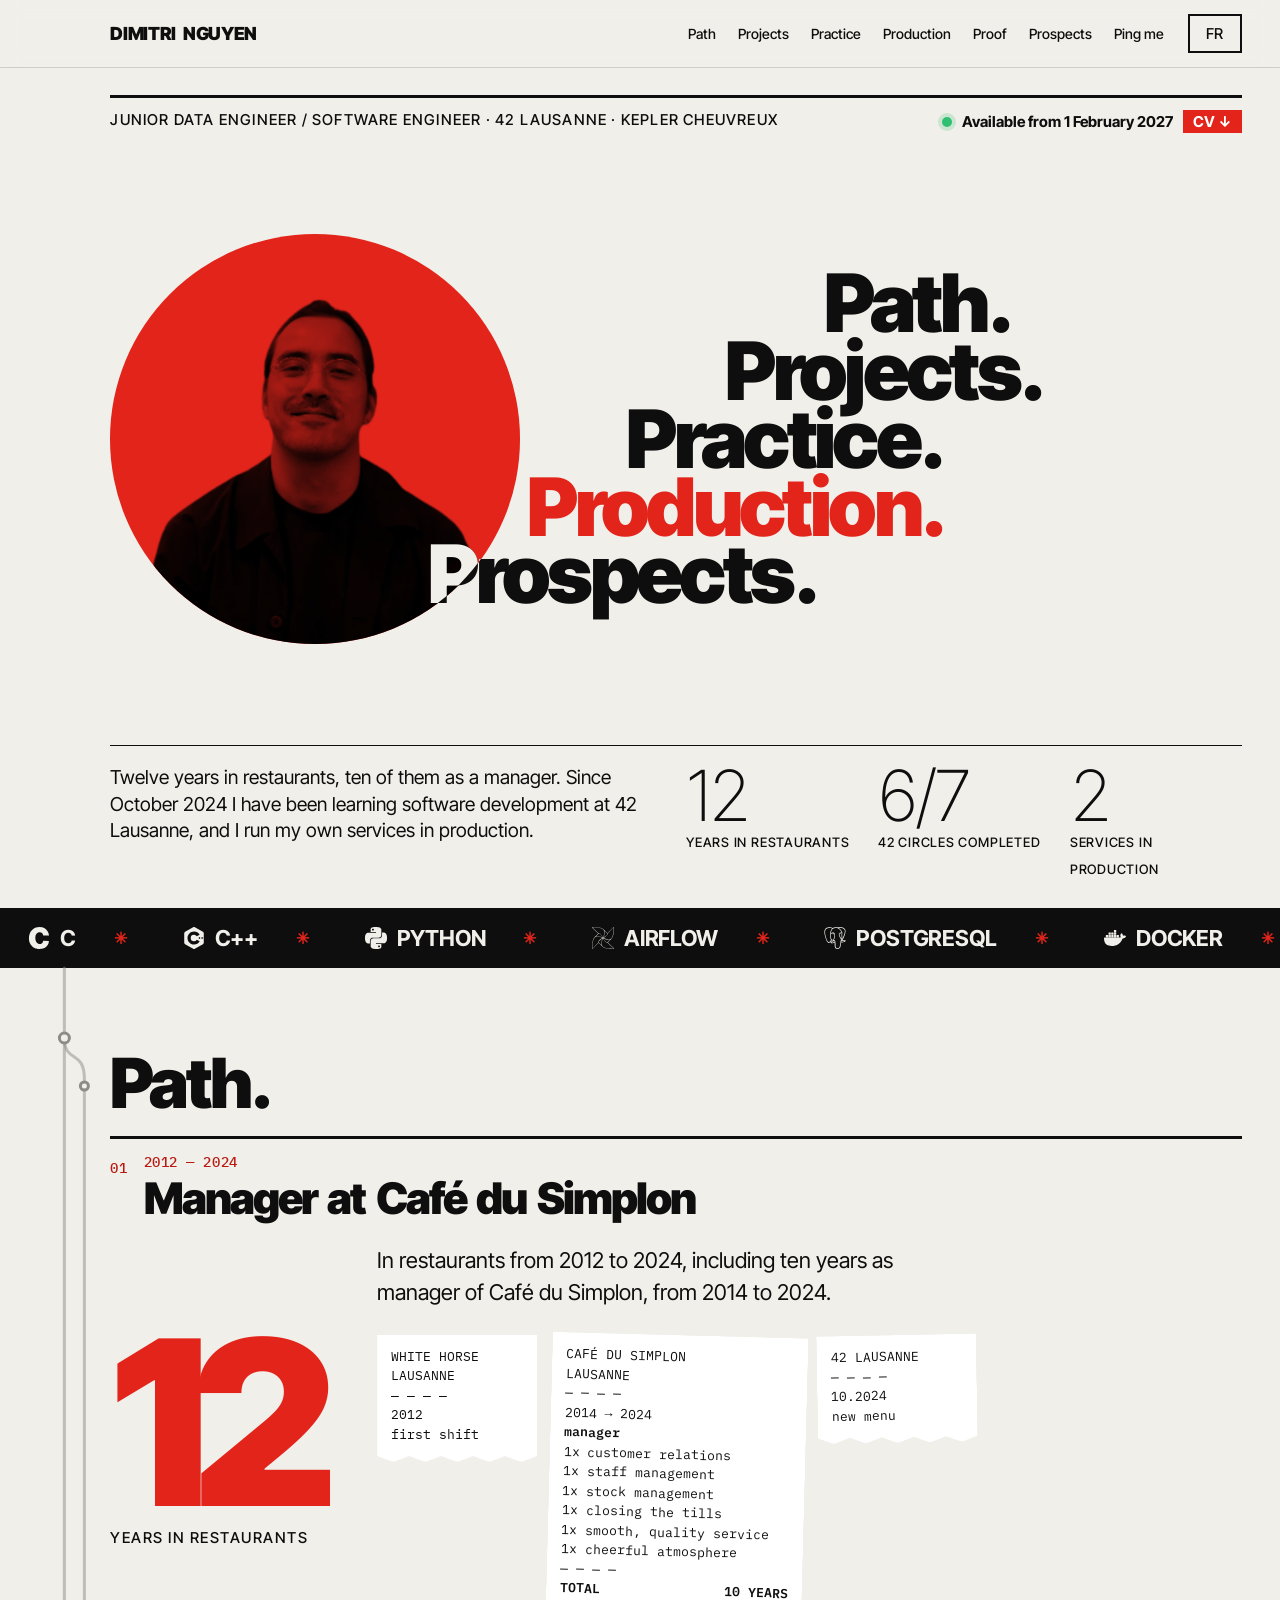
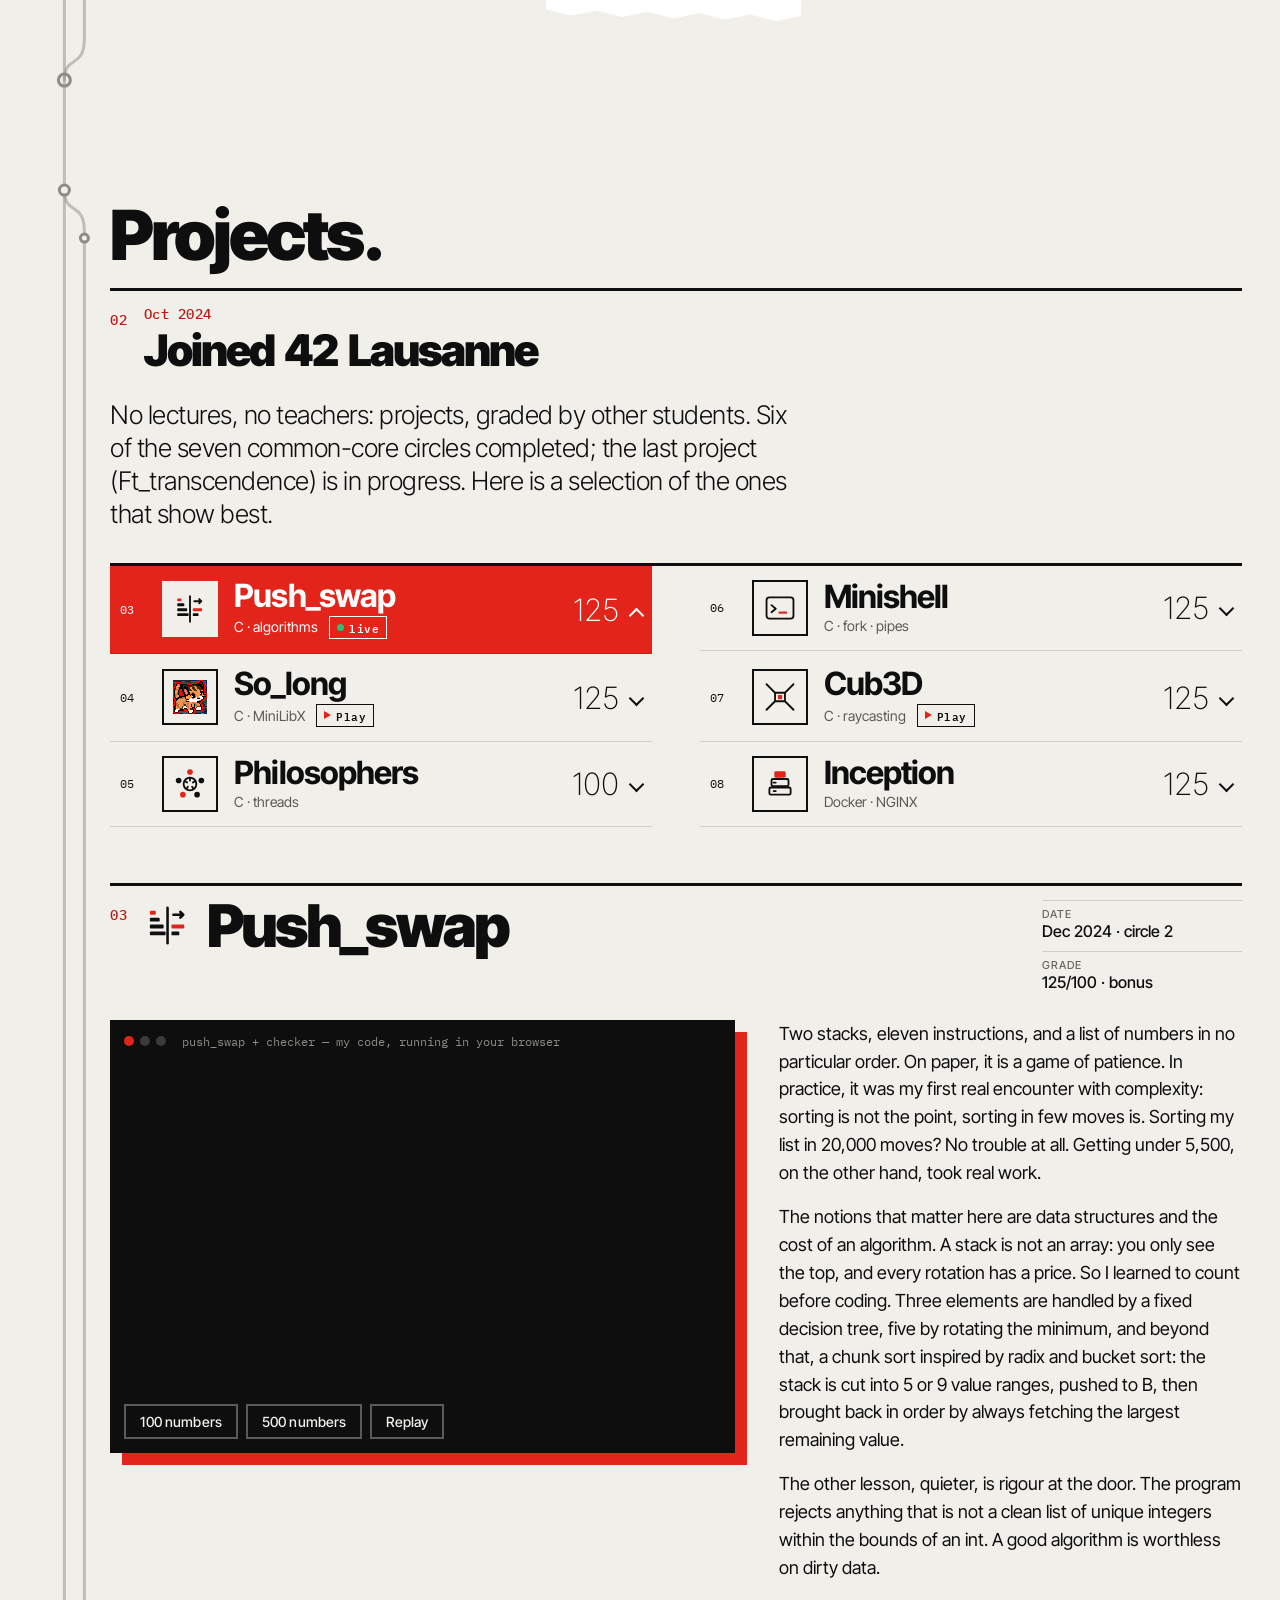
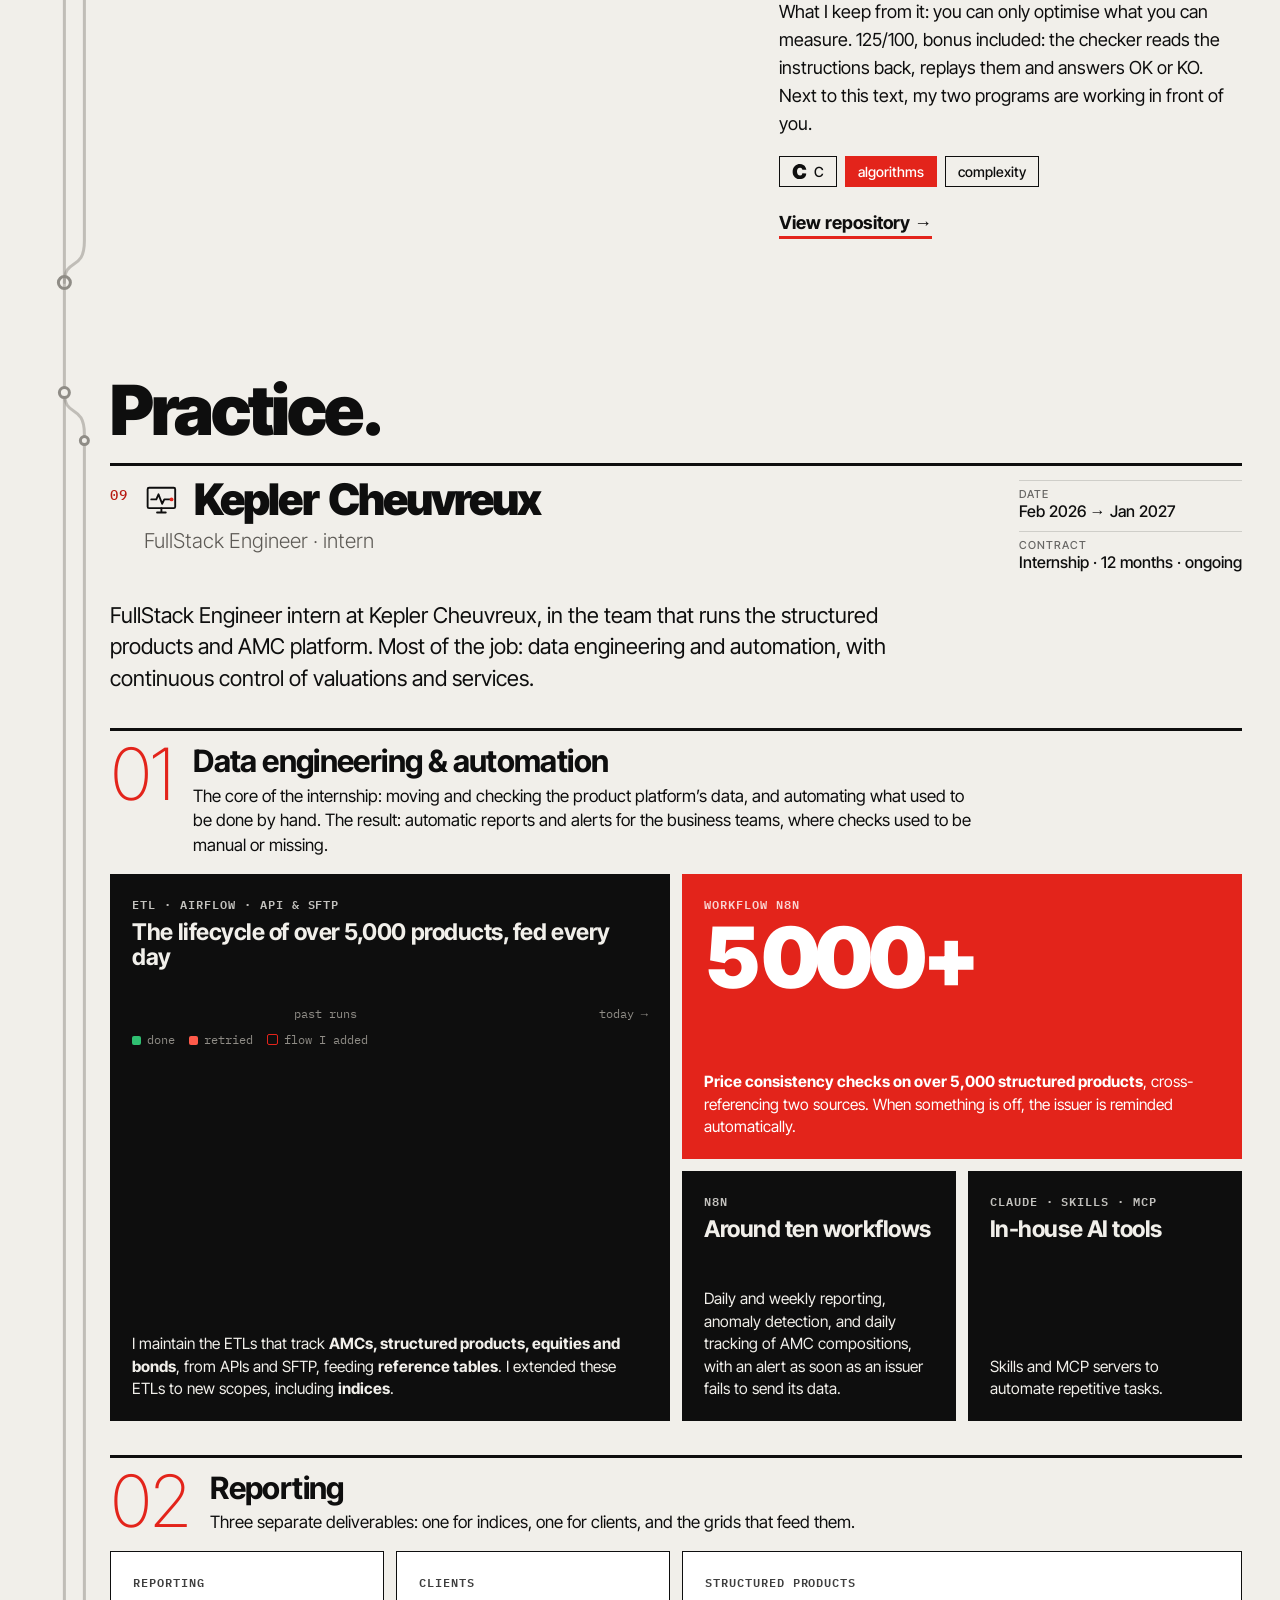
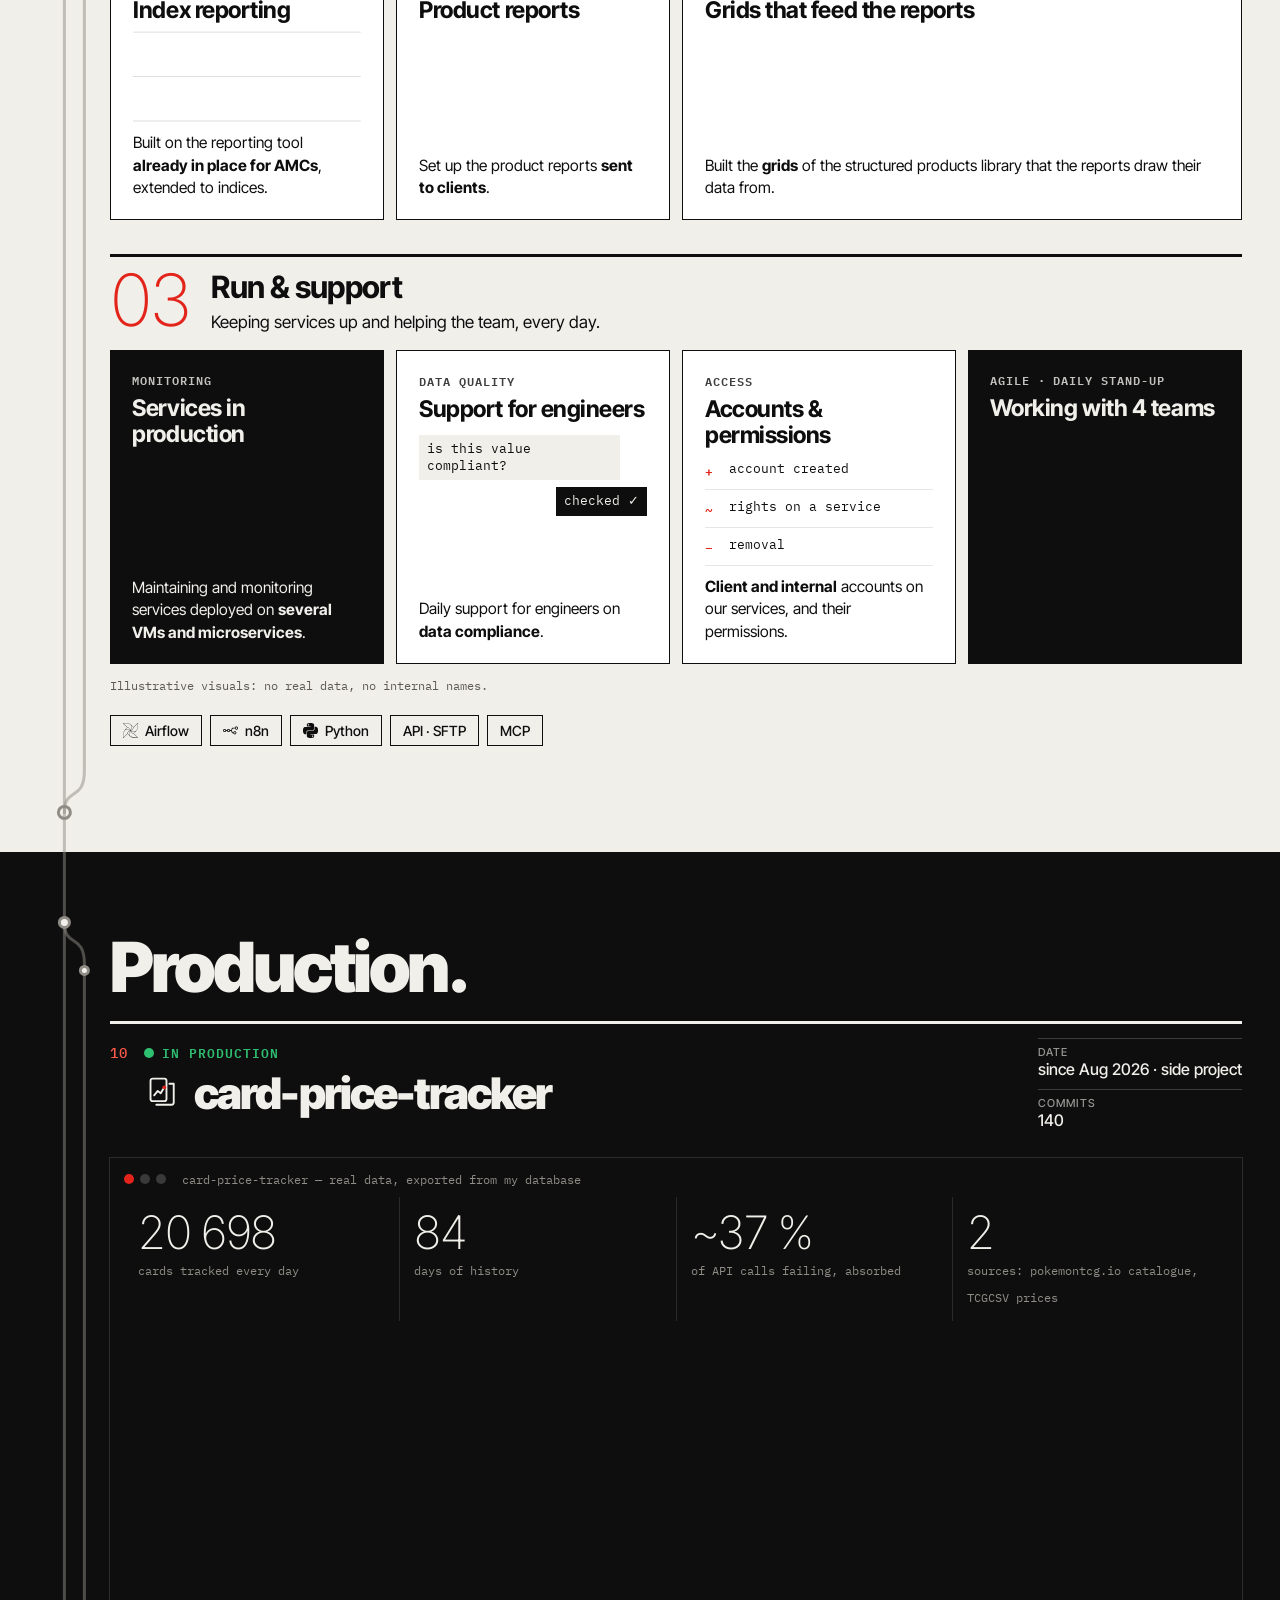
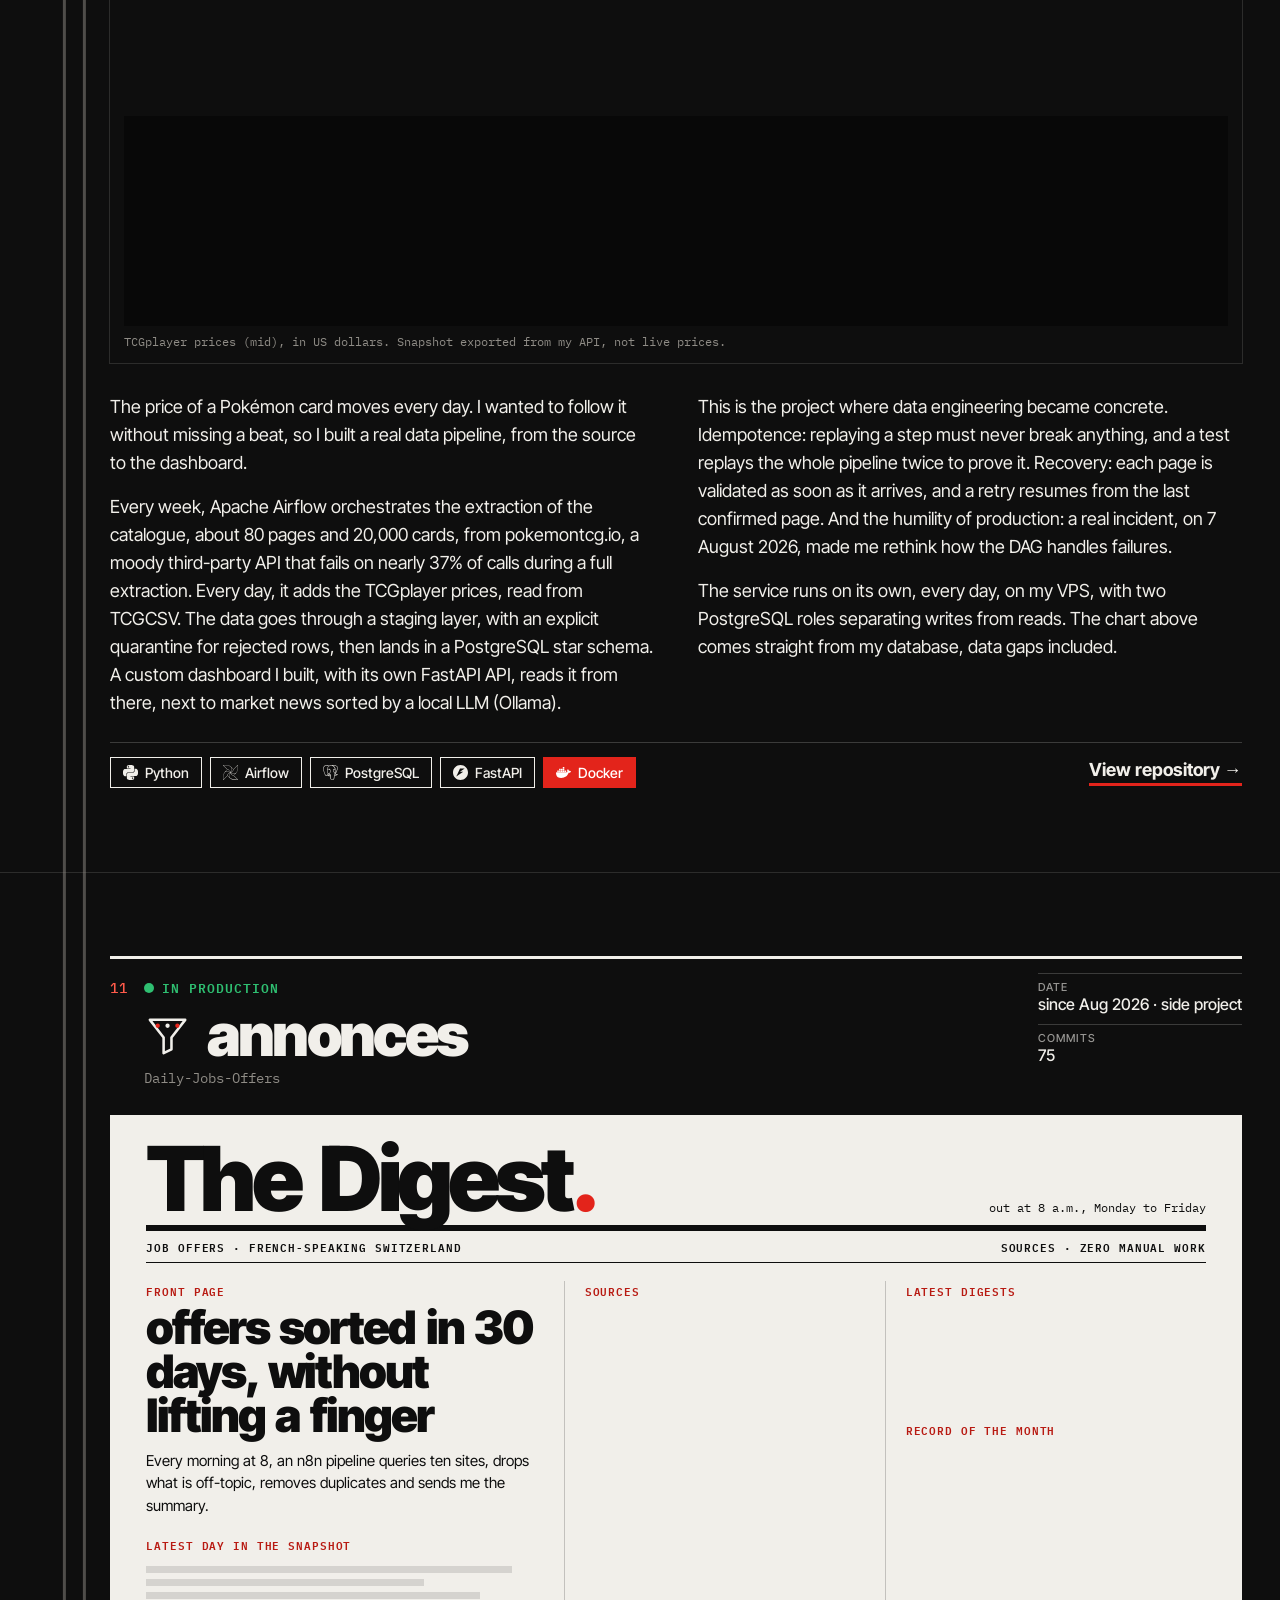
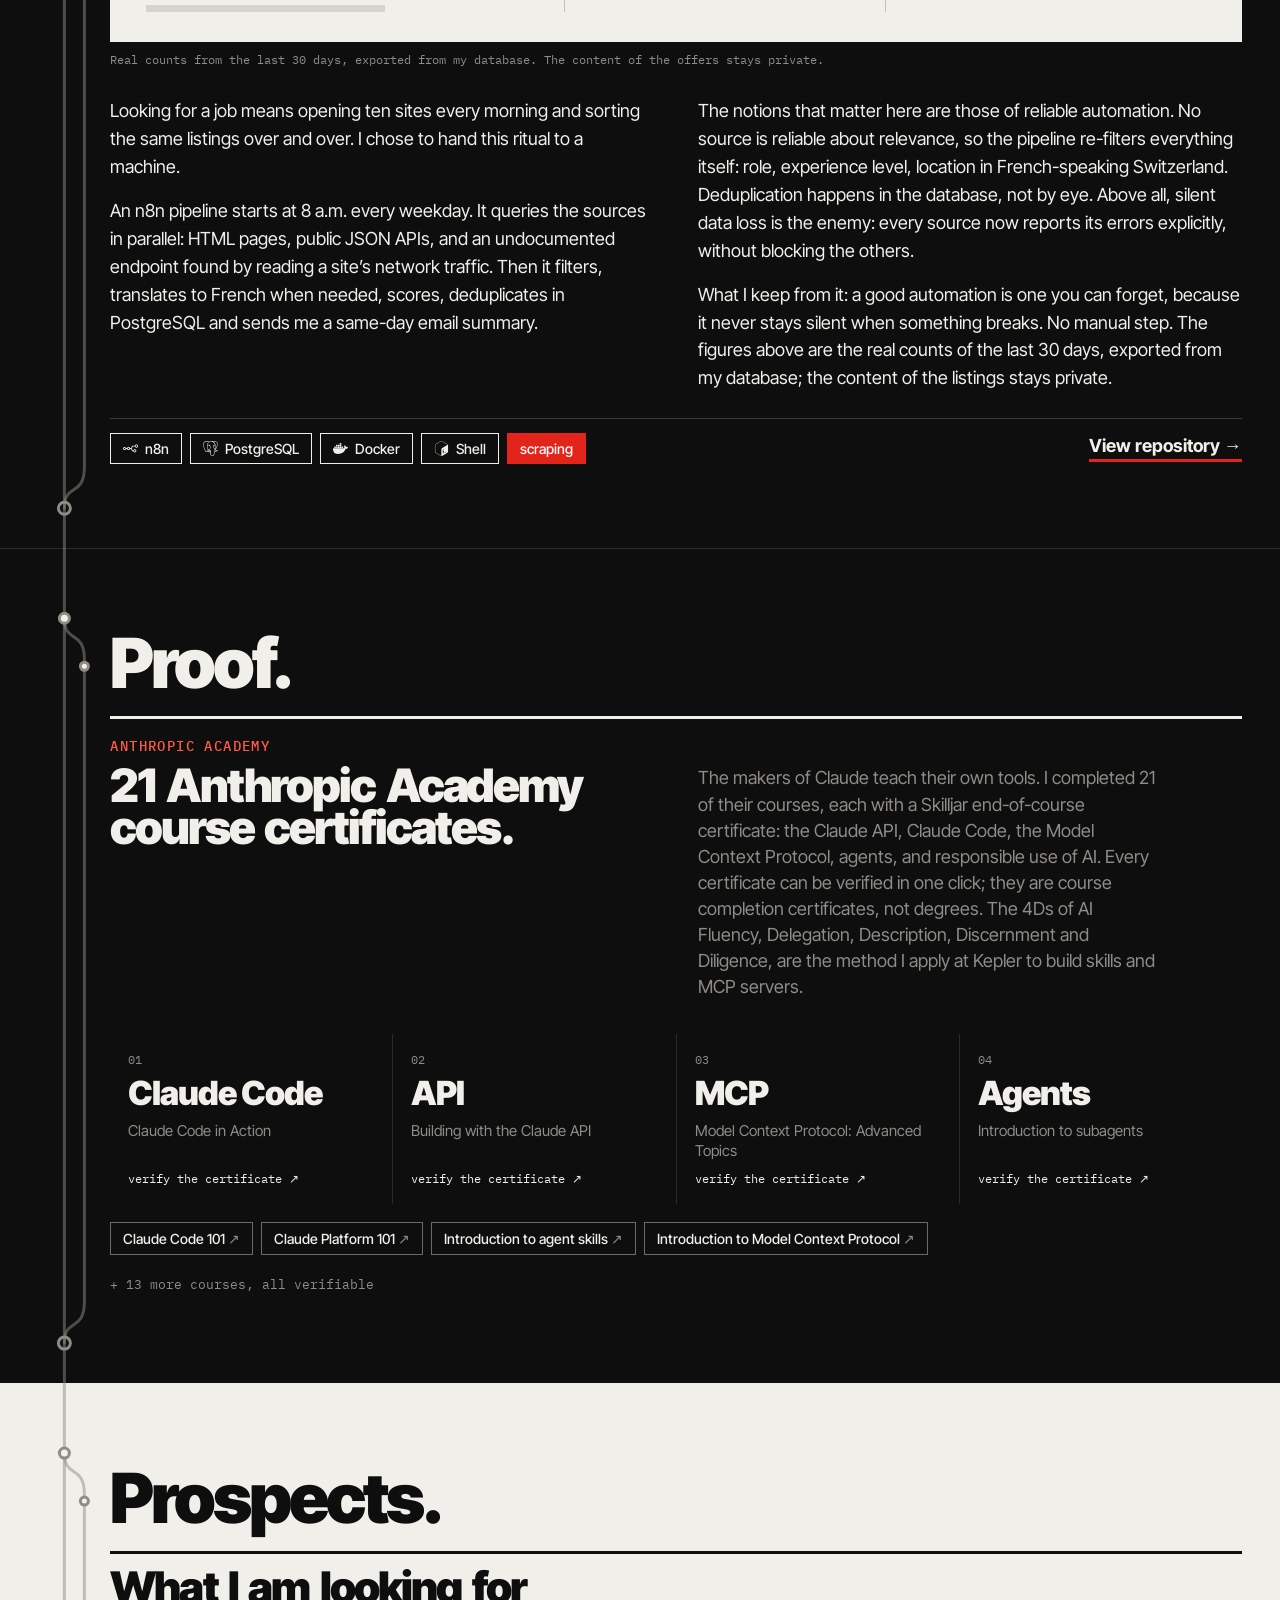
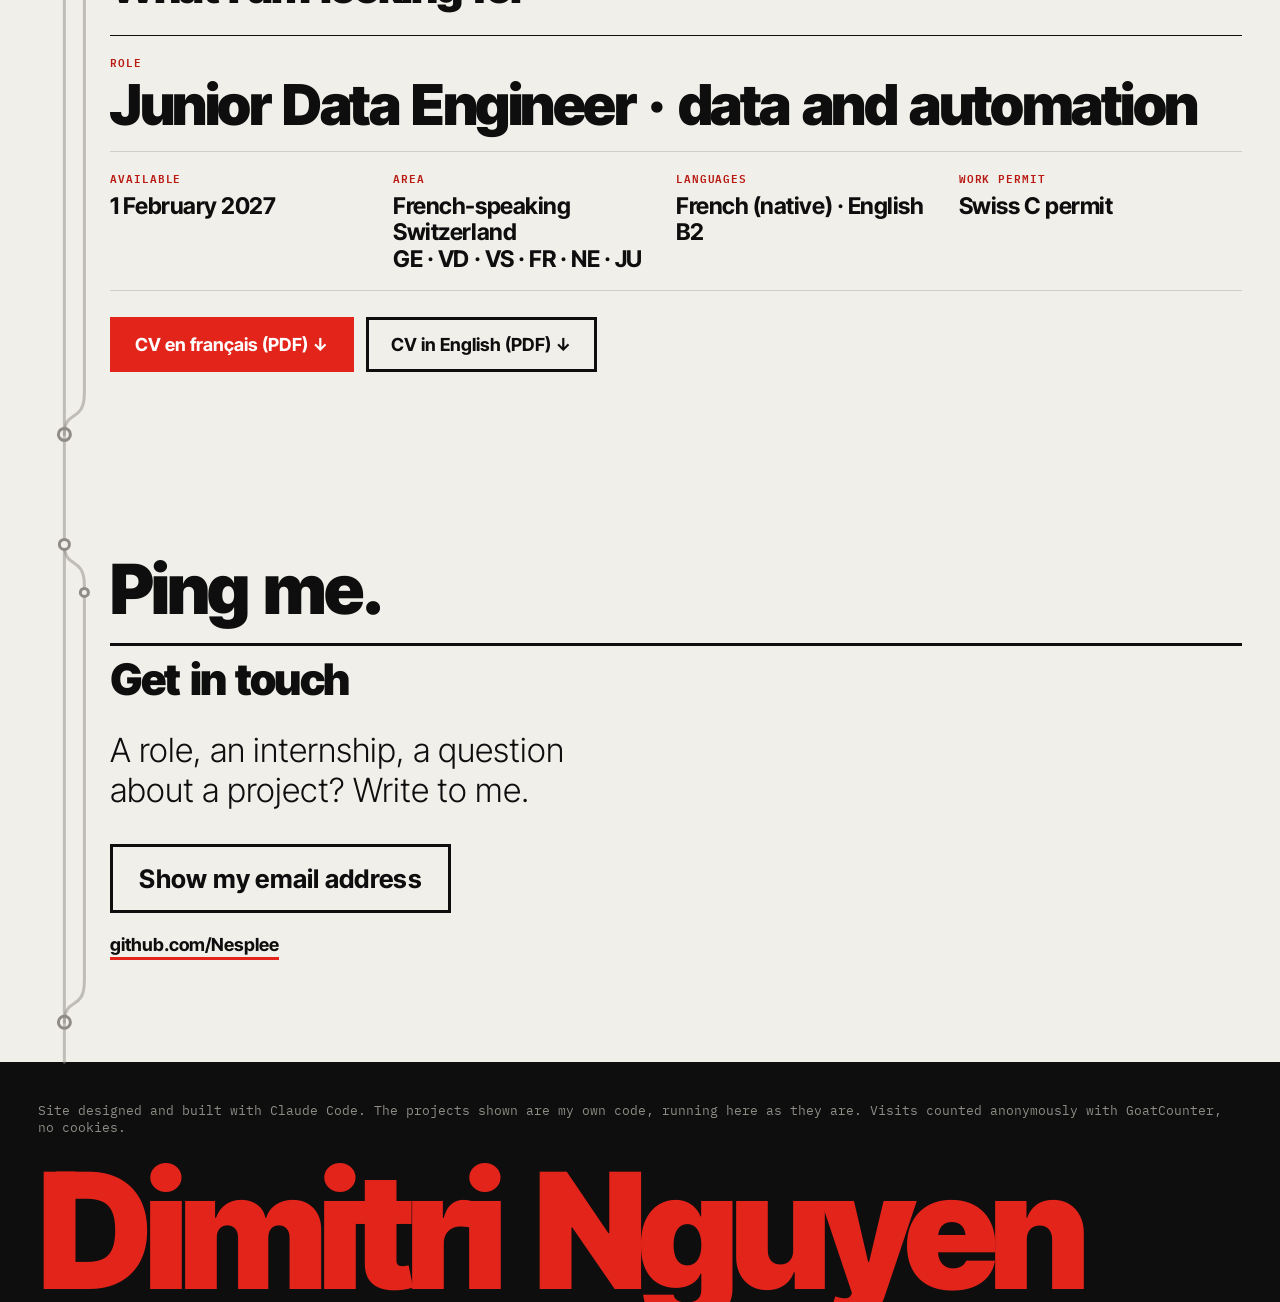
==== commit ba37f44b: "deploy 2026-11-16T12:01Z (portfolio bb0d4f4)" ====
--- a/index.html
+++ b/index.html
@@ -26,9 +26,9 @@
   <link rel="apple-touch-icon" href="apple-touch-icon.png">
   <link rel="icon" type="image/svg+xml" href="data:image/svg+xml,%3Csvg xmlns='http://www.w3.org/2000/svg' viewBox='0 0 32 32'%3E%3Ccircle cx='16' cy='16' r='16' fill='%23e3241b'/%3E%3Ctext x='16' y='21.5' font-family='Helvetica,Arial' font-size='14' font-weight='900' text-anchor='middle' fill='%23fff'%3EDN%3C/text%3E%3C/svg%3E">
   <script type="application/ld+json">{"@context":"https://schema.org","@type":"Person","name":"Dimitri Nguyen","url":"https://nesplee.github.io/","jobTitle":"Junior Data Engineer","alumniOf":{"@type":"EducationalOrganization","name":"42 Lausanne"},"sameAs":["https://github.com/Nesplee"]}</script>
-  <link rel="stylesheet" href="css/site.css?v=ded31e8faf">
-  <noscript><link rel="stylesheet" href="css/nojs.css?v=ded31e8faf"></noscript>
-  <script type="module" src="js/main.js?v=ded31e8faf"></script>
+  <link rel="stylesheet" href="css/site.css?v=4cabb152fe">
+  <noscript><link rel="stylesheet" href="css/nojs.css?v=4cabb152fe"></noscript>
+  <script type="module" src="js/main.js?v=4cabb152fe"></script>
 </head>
 <body>
   <a class="skip" href="#top" data-i18n="skip">Aller au contenu</a>
@@ -51,7 +51,7 @@
     <div class="rail" aria-hidden="true"></div>
 
     <header class="hero wrap">
-      <p class="kicker"><span data-i18n="hero.kicker">Développeur · 42 Lausanne · Kepler Cheuvreux</span><span class="avail"><b aria-hidden="true"></b><span data-i18n="hero.avail">Disponible le 1er février 2027</span><a href="cv/CV_Dimitri_Nguyen_FR.pdf" download data-cv data-i18n="hero.cv">CV ↓</a></span></p>
+      <p class="kicker"><span data-i18n="hero.kicker">Junior Data Engineer / Software Engineer · 42 Lausanne · Kepler Cheuvreux</span><span class="avail"><b aria-hidden="true"></b><span data-i18n="hero.avail">Disponible le 1er février 2027</span><a href="cv/CV_Dimitri_Nguyen_FR.pdf" download data-cv data-i18n="hero.cv">CV ↓</a></span></p>
       <h1><a href="#st-resto" class="s0" data-i18n="hero.p1">Parcours.</a><br><a href="#st-42" class="s1" data-i18n="hero.p2">Projets.</a><br><a href="#st-kepler" class="s2" data-i18n="hero.p3">Pratique.</a><br><em><a href="#st-tracker" class="s3" data-i18n="hero.p4">Production.</a></em><br><a href="#st-seek" class="s4" data-i18n="hero.p5">Perspectives.</a></h1>
       <div class="disc"><img class="portrait" src="img/portrait.webp" alt="Dimitri Nguyen" width="560" height="641"></div>
       <div class="hero-foot">
@@ -131,7 +131,7 @@
         <div class="ptitle"><h2 id="h-solong"><img class="picon pix" src="img/so_long-player.png" alt="" width="32" height="32" loading="lazy">So_long</h2></div>
         <dl class="meta"><div><dt data-i18n="meta.date">Date</dt><dd data-i18n="solong.date">janv. 2025 · cercle 2</dd></div><div><dt data-i18n="meta.grade">Note</dt><dd>125/100 · bonus</dd></div></dl>
       </header>
-      <div class="screen wide" data-visual="game" data-game-page="games/so_long.html?v=ded31e8faf" data-game-aspect="1632 / 256" data-game-title="so_long">
+      <div class="screen wide" data-visual="game" data-game-page="games/so_long.html?v=4cabb152fe" data-game-aspect="1632 / 256" data-game-title="so_long">
         <div class="bar"><i></i><i></i><i></i><span data-i18n="solong.bar">so_long — mon jeu, jouable dans votre navigateur</span></div>
         <div data-game="stage"><img class="poster" loading="lazy" decoding="async" data-game="poster" src="img/posters/so_long.webp" alt="so_long : capture du jeu" width="1632" height="256"></div>
         <div class="controls">
@@ -219,7 +219,7 @@
         <dl class="meta"><div><dt data-i18n="meta.date">Date</dt><dd data-i18n="cub3d.date">oct. 2025 · cercle 4</dd></div><div><dt data-i18n="meta.grade">Note</dt><dd>125/100 · bonus</dd></div></dl>
       </header>
       <div class="project">
-        <div class="screen" data-visual="game" data-game-page="games/cub3d.html?v=ded31e8faf" data-game-aspect="16 / 9" data-game-title="cub3d">
+        <div class="screen" data-visual="game" data-game-page="games/cub3d.html?v=4cabb152fe" data-game-aspect="16 / 9" data-game-title="cub3d">
           <div class="bar"><i></i><i></i><i></i><span data-i18n="cub3d.bar">cub3d — mon moteur, jouable dans votre navigateur</span></div>
           <div data-game="stage"><img class="poster" loading="lazy" decoding="async" data-game="poster" src="img/posters/cub3d.webp" alt="cub3d : capture du jeu" width="1280" height="720"></div>
           <div class="controls">
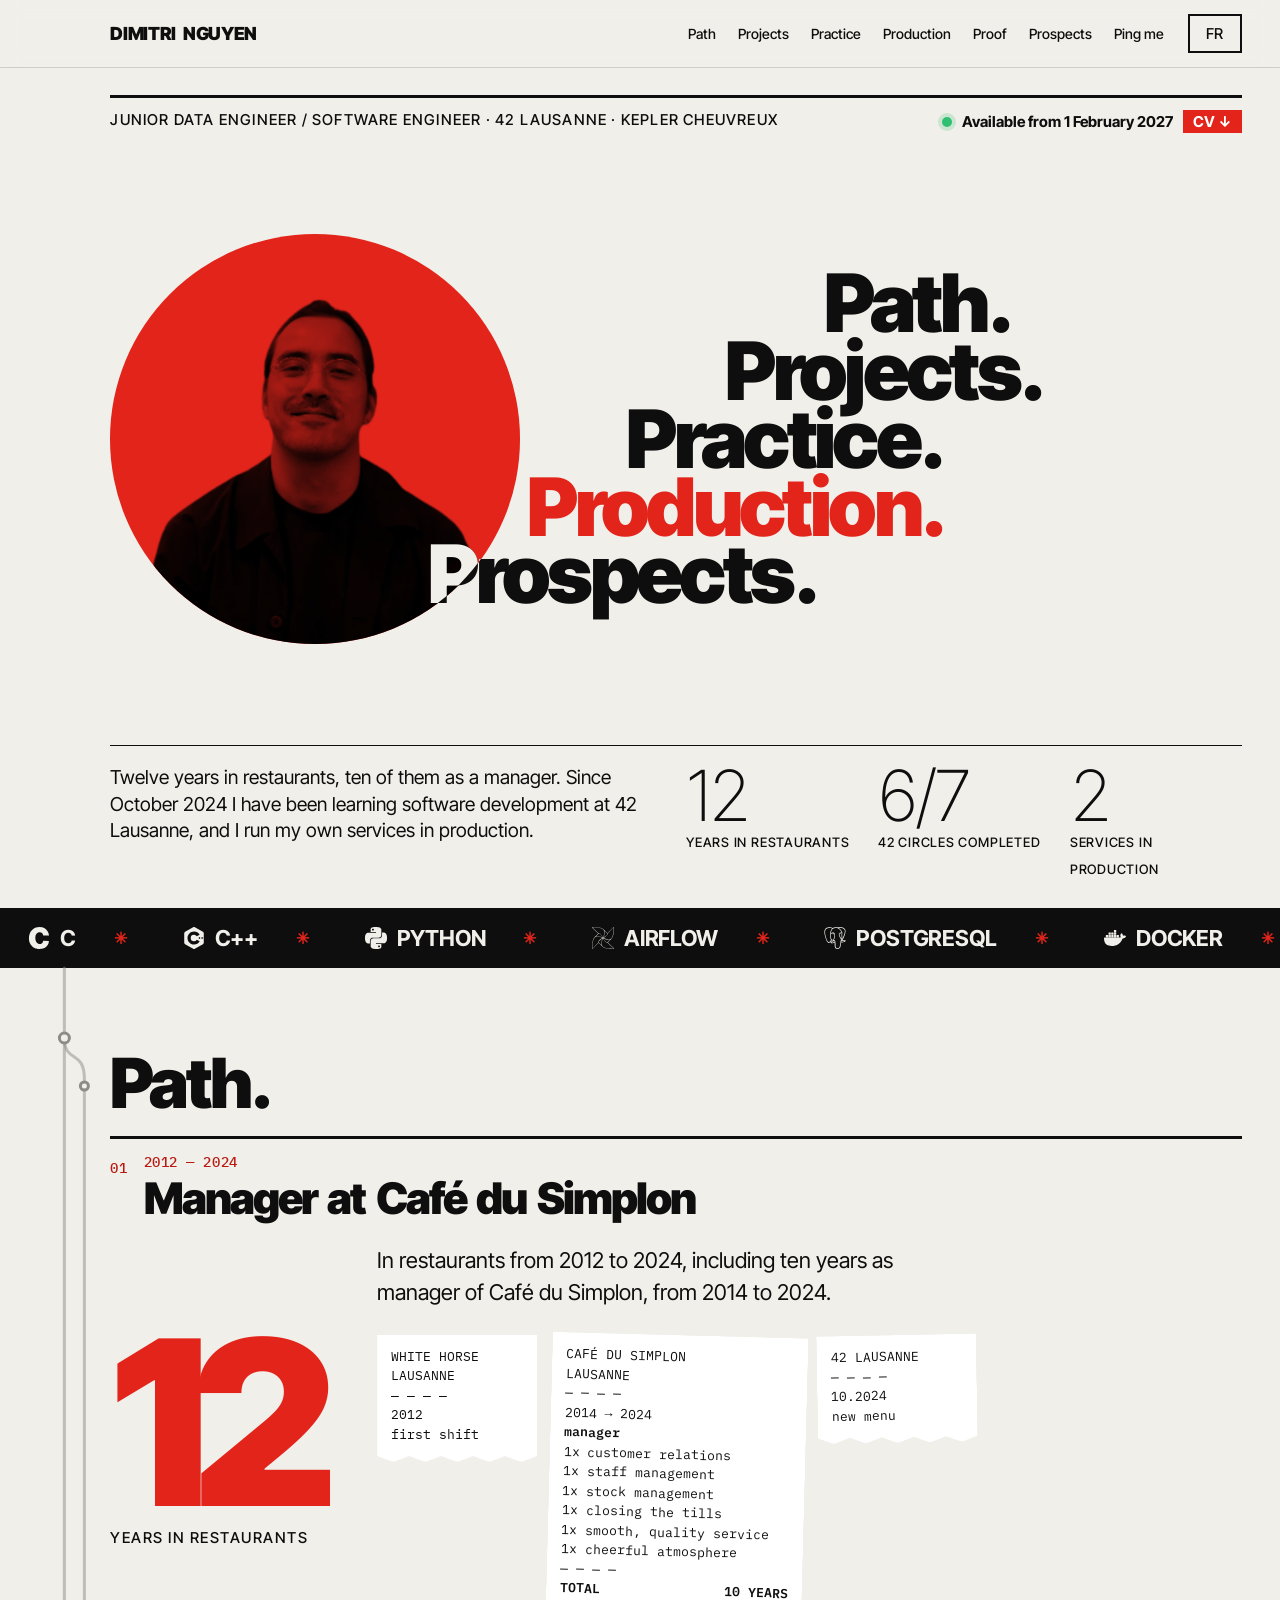
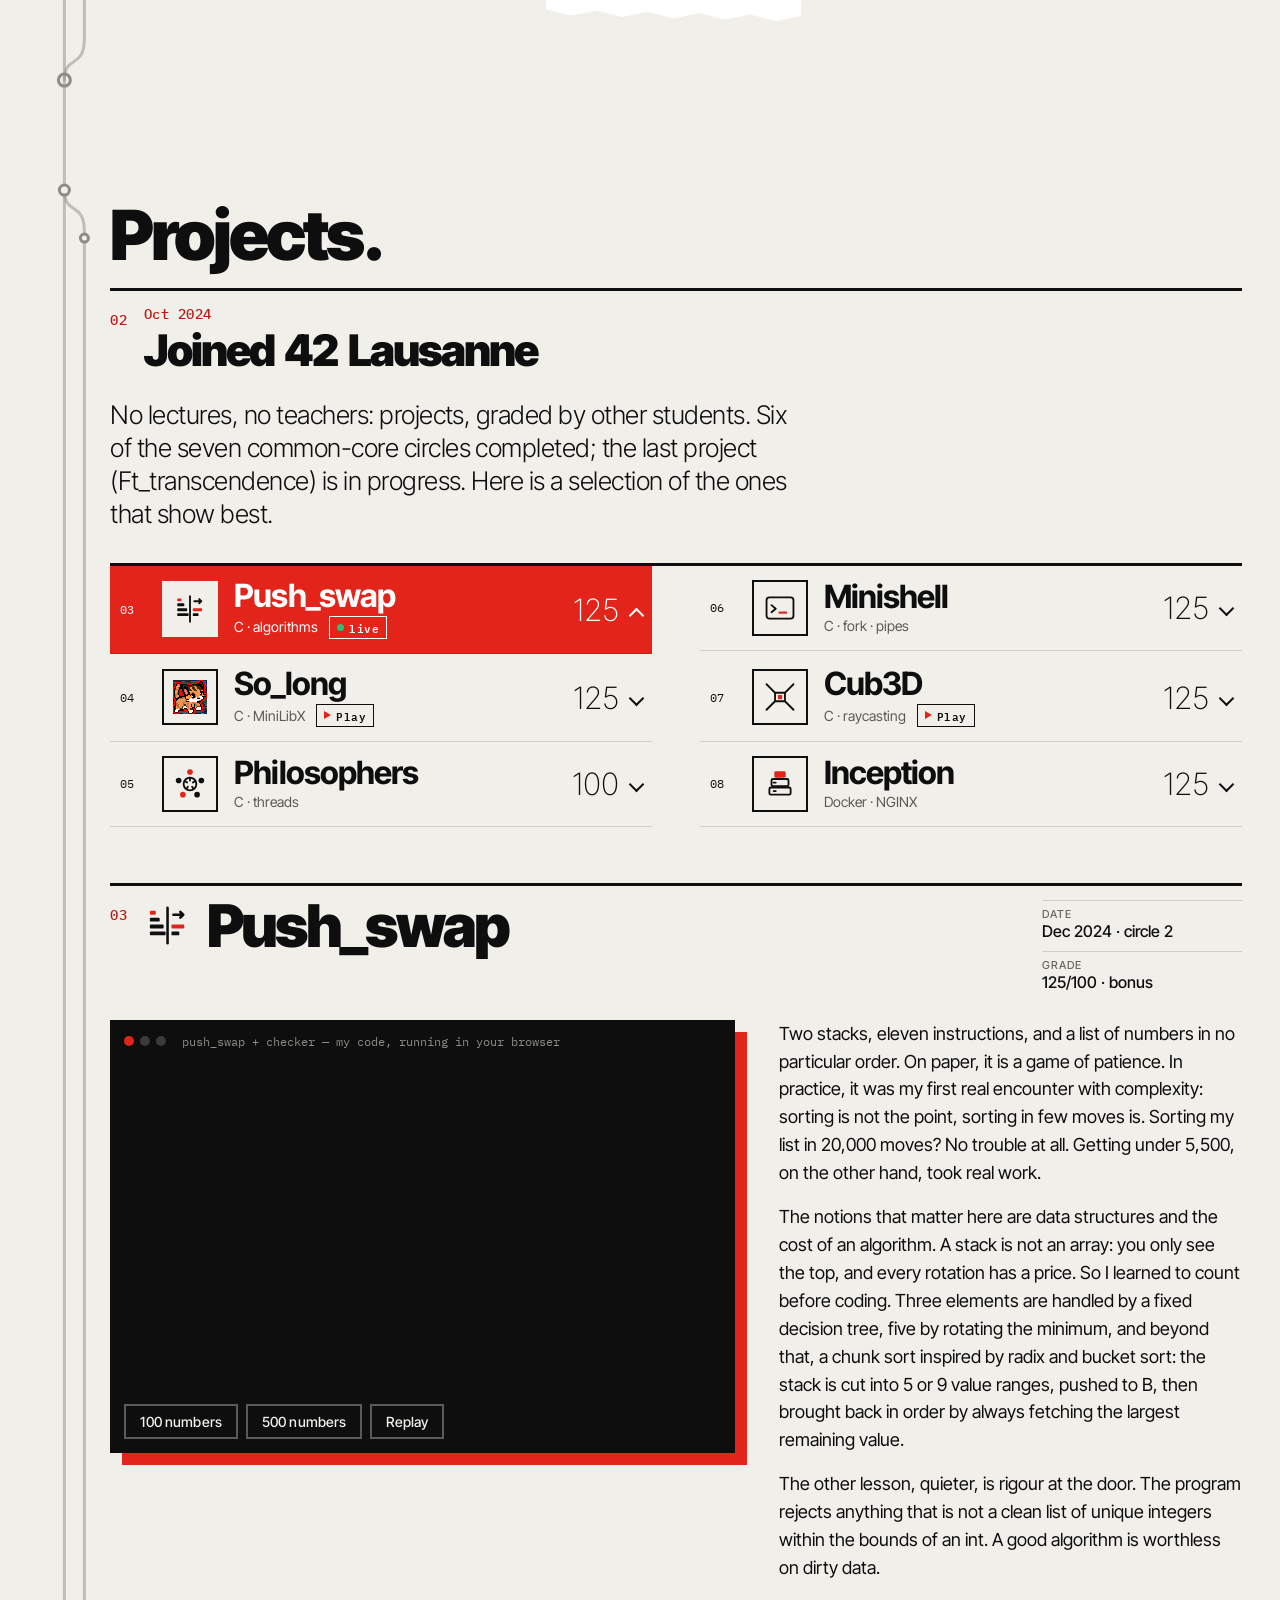
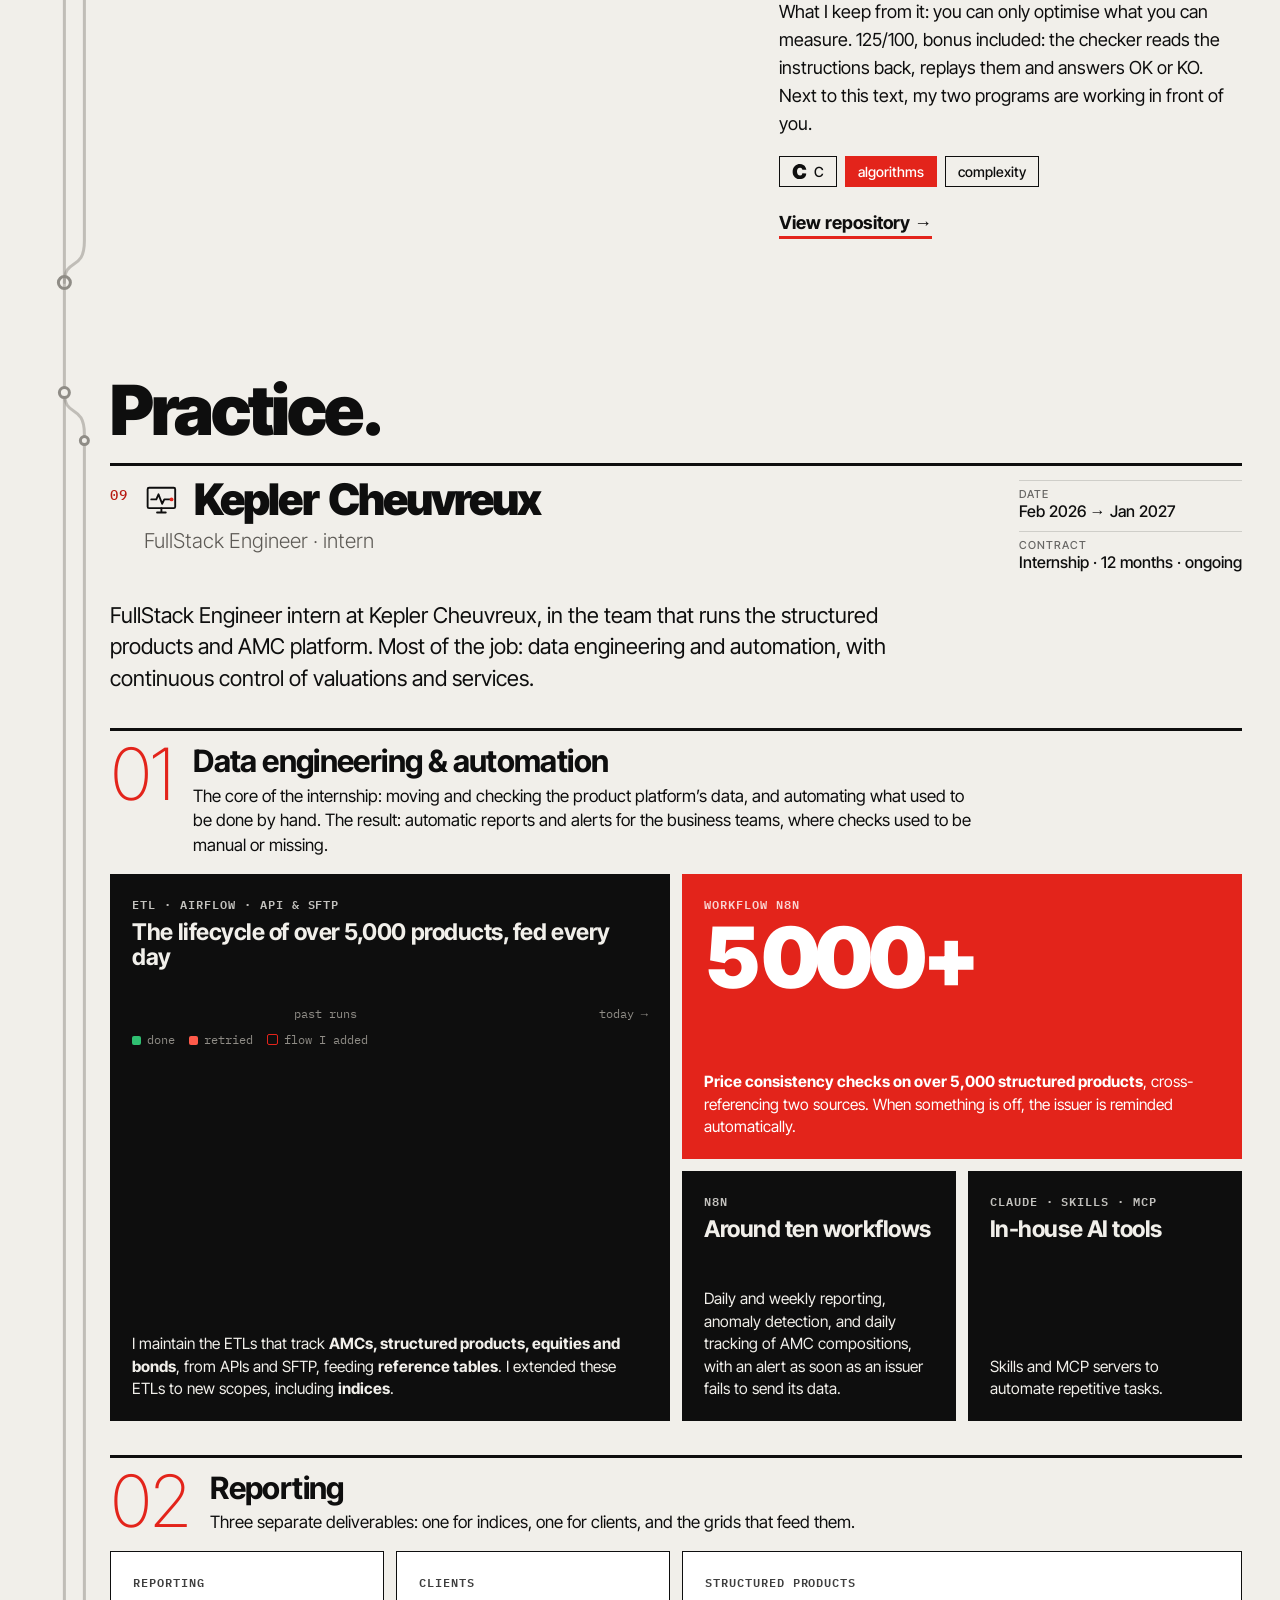
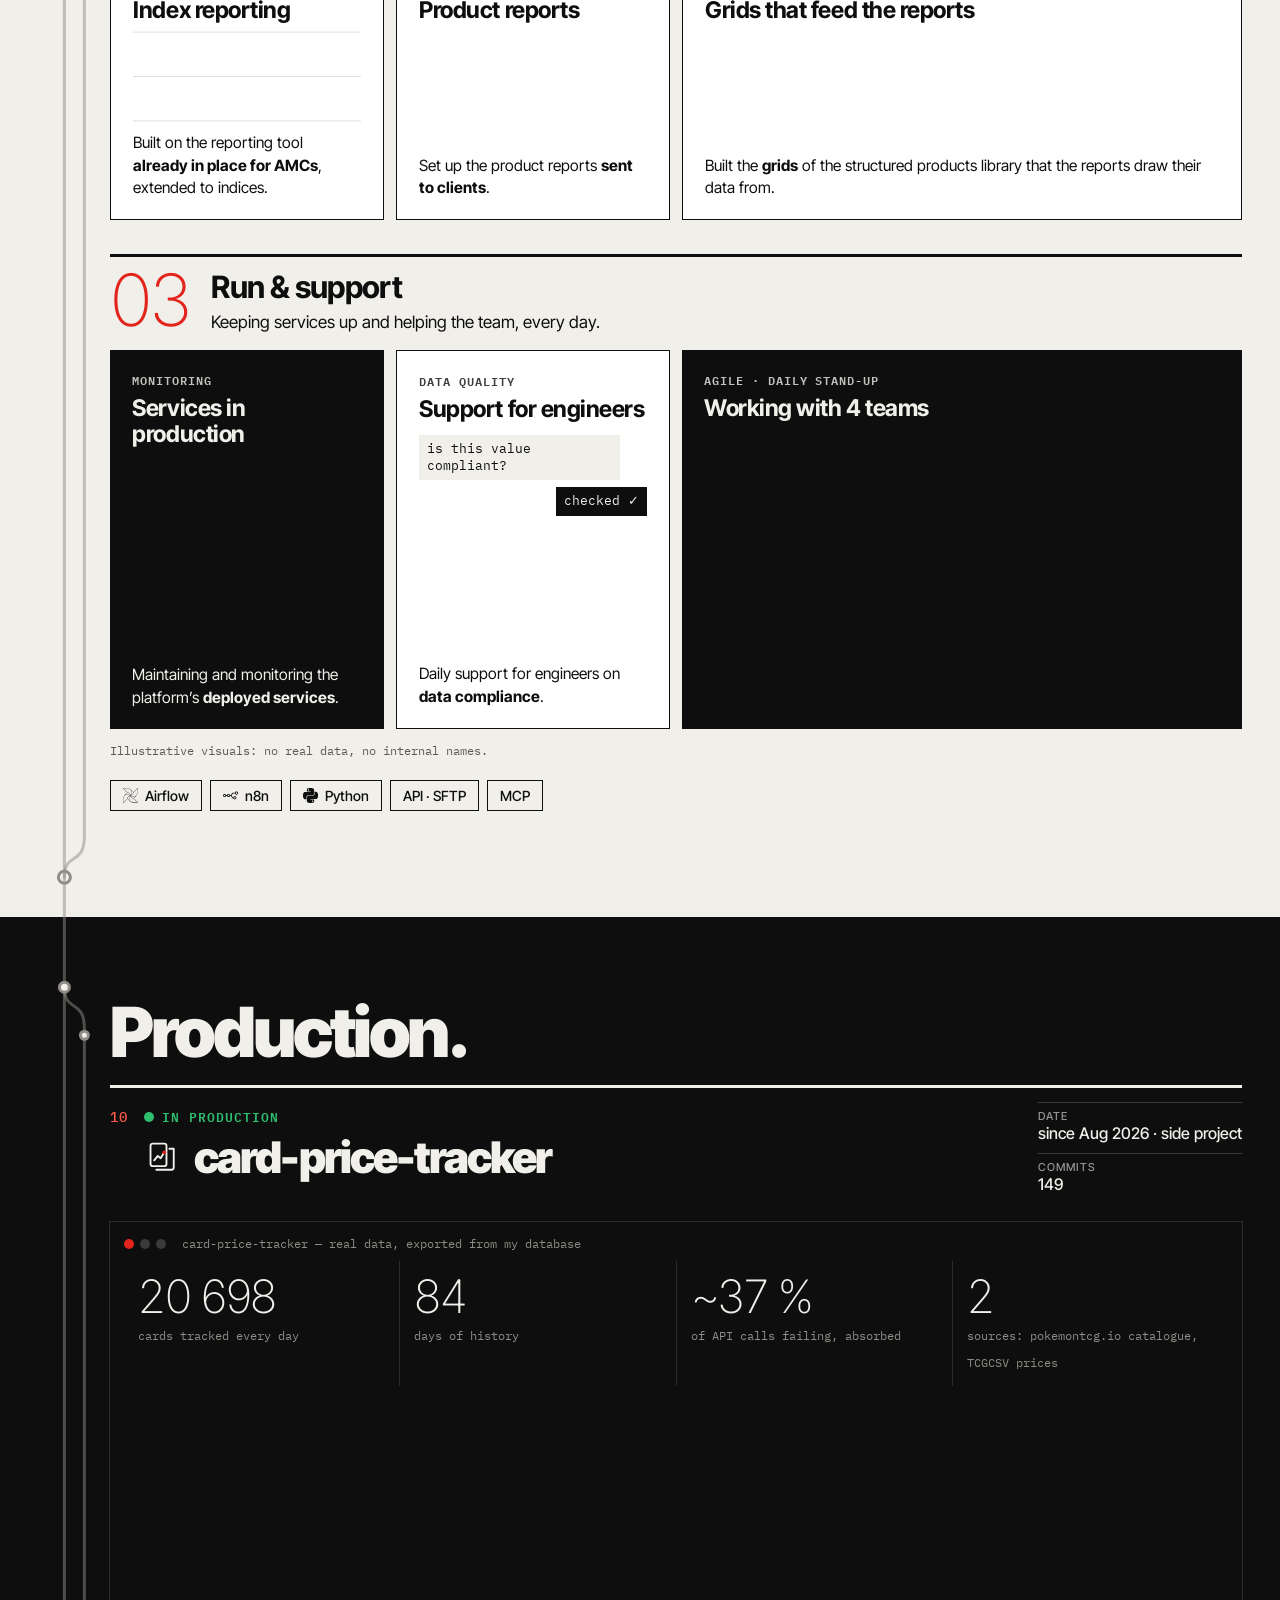
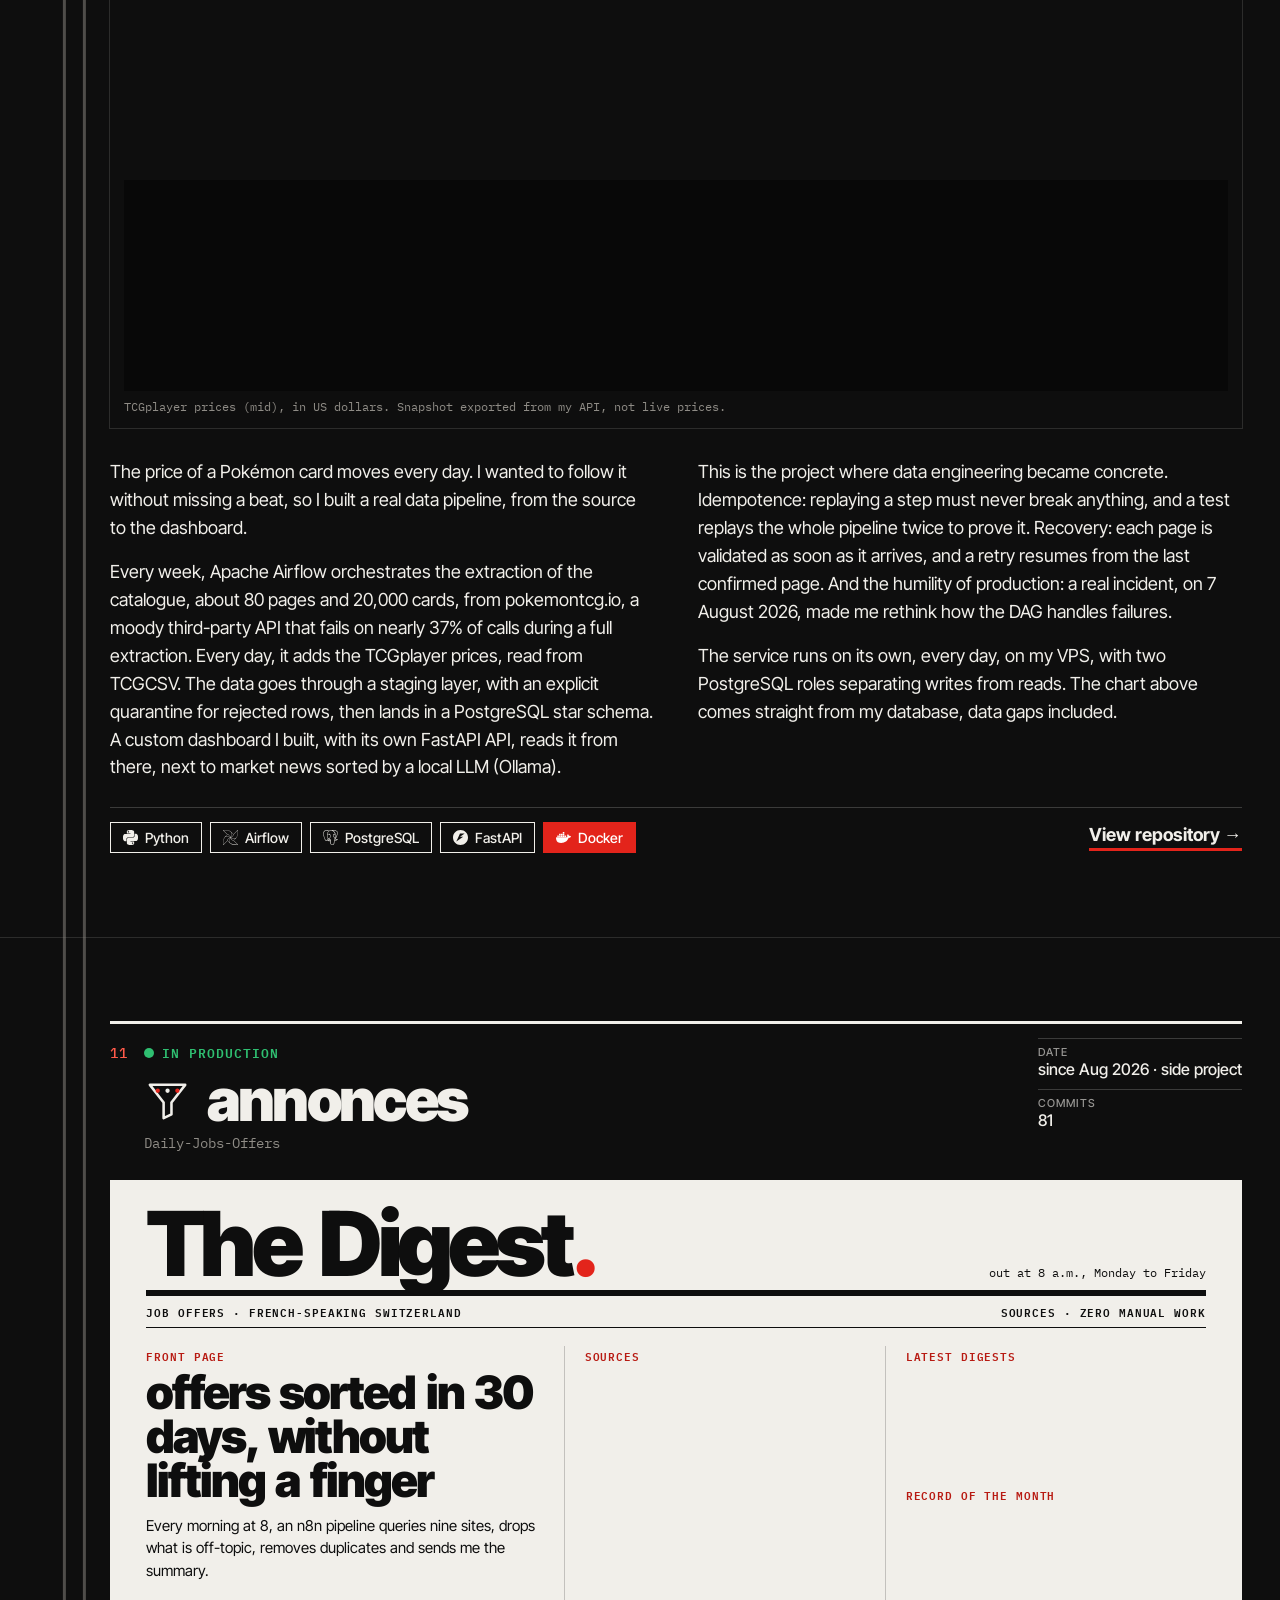
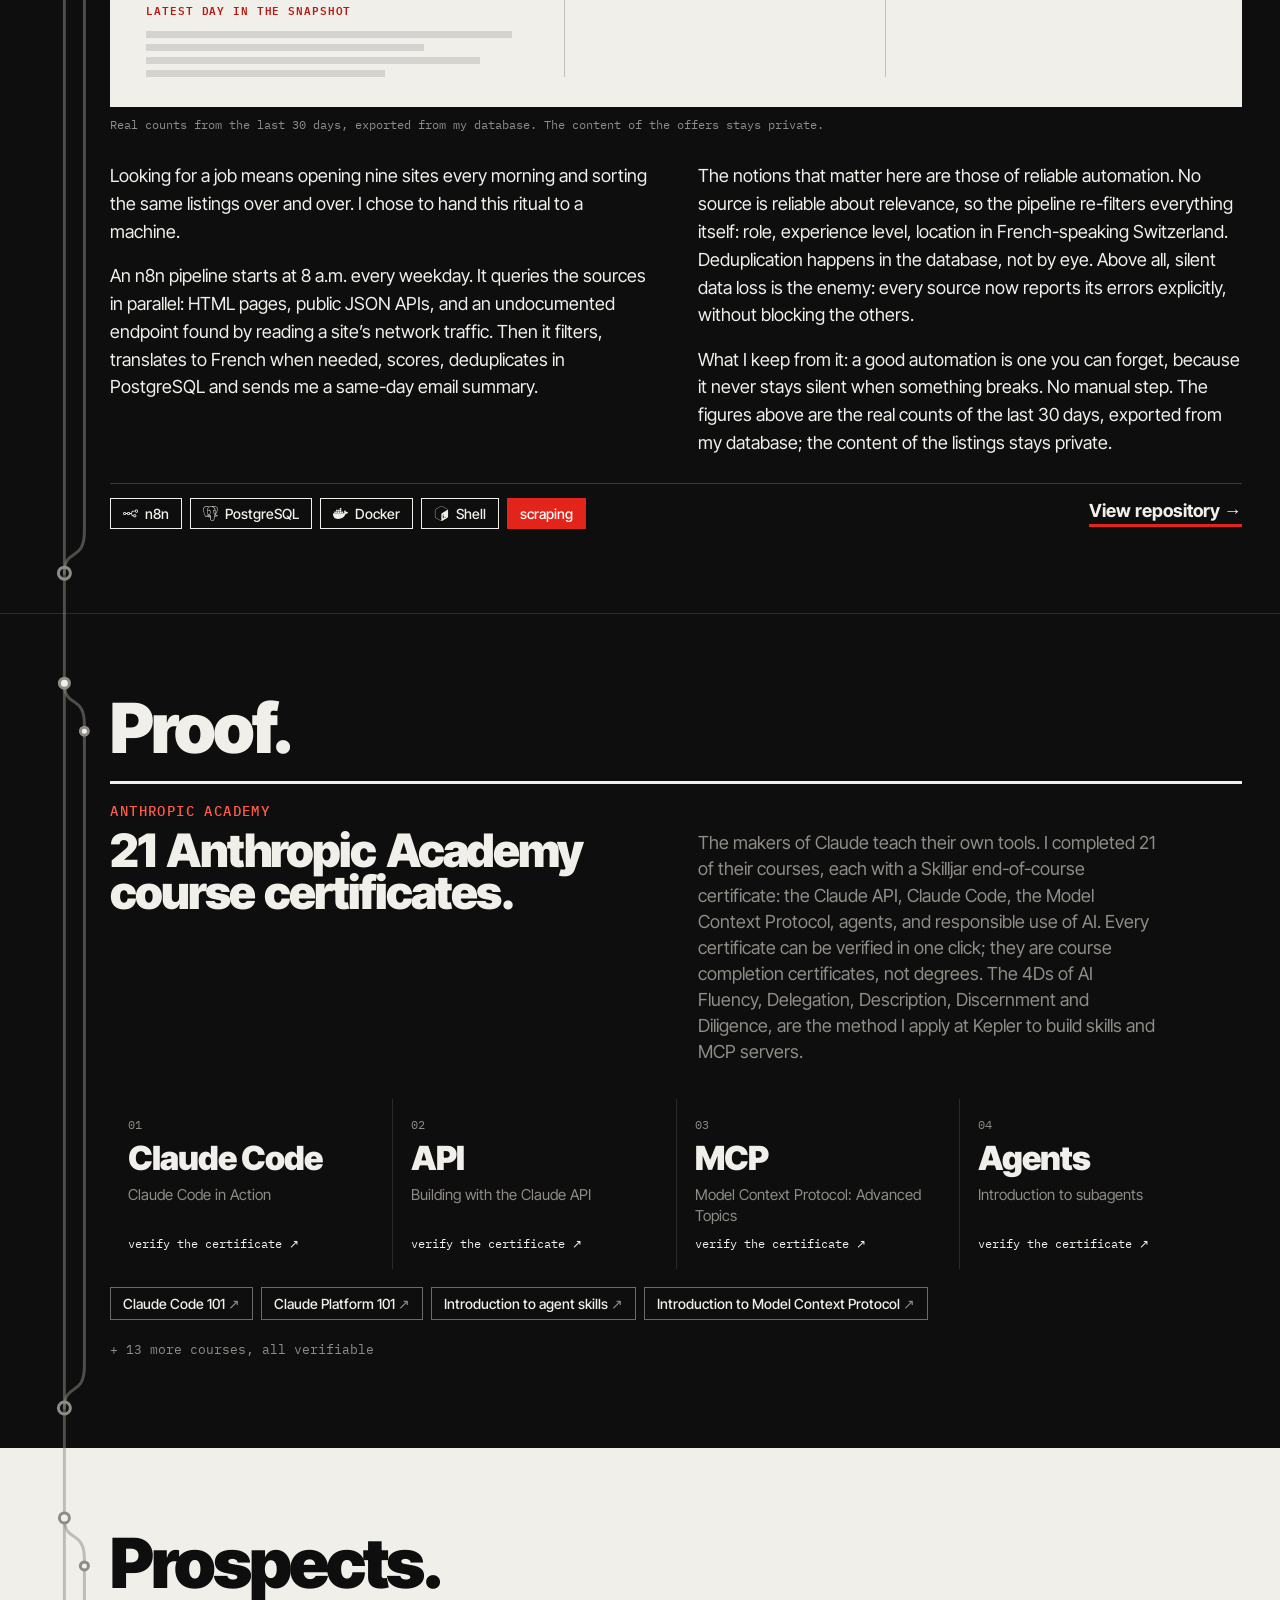
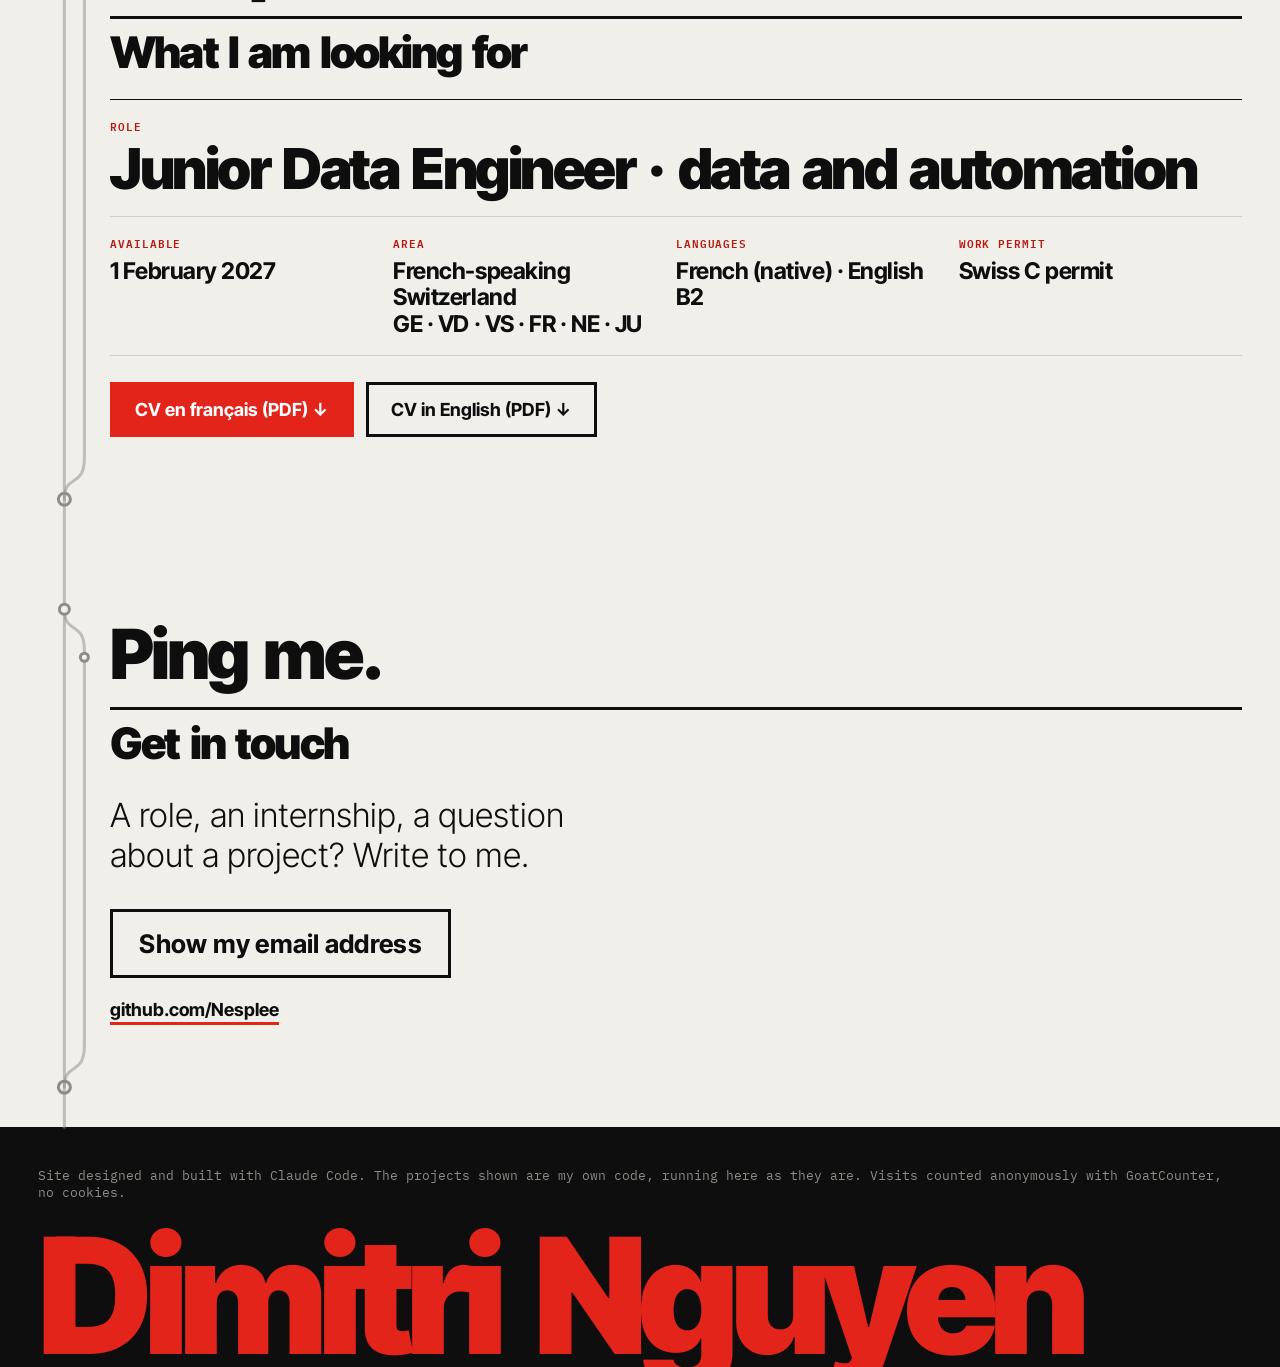
==== commit 7c823c7e: "deploy 2026-11-16T17:42Z (portfolio 9a72472)" ====
--- a/index.html
+++ b/index.html
@@ -26,9 +26,9 @@
   <link rel="apple-touch-icon" href="apple-touch-icon.png">
   <link rel="icon" type="image/svg+xml" href="data:image/svg+xml,%3Csvg xmlns='http://www.w3.org/2000/svg' viewBox='0 0 32 32'%3E%3Ccircle cx='16' cy='16' r='16' fill='%23e3241b'/%3E%3Ctext x='16' y='21.5' font-family='Helvetica,Arial' font-size='14' font-weight='900' text-anchor='middle' fill='%23fff'%3EDN%3C/text%3E%3C/svg%3E">
   <script type="application/ld+json">{"@context":"https://schema.org","@type":"Person","name":"Dimitri Nguyen","url":"https://nesplee.github.io/","jobTitle":"Junior Data Engineer","alumniOf":{"@type":"EducationalOrganization","name":"42 Lausanne"},"sameAs":["https://github.com/Nesplee"]}</script>
-  <link rel="stylesheet" href="css/site.css?v=4cabb152fe">
-  <noscript><link rel="stylesheet" href="css/nojs.css?v=4cabb152fe"></noscript>
-  <script type="module" src="js/main.js?v=4cabb152fe"></script>
+  <link rel="stylesheet" href="css/site.css?v=561d3767ab">
+  <noscript><link rel="stylesheet" href="css/nojs.css?v=561d3767ab"></noscript>
+  <script type="module" src="js/main.js?v=561d3767ab"></script>
 </head>
 <body>
   <a class="skip" href="#top" data-i18n="skip">Aller au contenu</a>
@@ -131,7 +131,7 @@
         <div class="ptitle"><h2 id="h-solong"><img class="picon pix" src="img/so_long-player.png" alt="" width="32" height="32" loading="lazy">So_long</h2></div>
         <dl class="meta"><div><dt data-i18n="meta.date">Date</dt><dd data-i18n="solong.date">janv. 2025 · cercle 2</dd></div><div><dt data-i18n="meta.grade">Note</dt><dd>125/100 · bonus</dd></div></dl>
       </header>
-      <div class="screen wide" data-visual="game" data-game-page="games/so_long.html?v=4cabb152fe" data-game-aspect="1632 / 256" data-game-title="so_long">
+      <div class="screen wide" data-visual="game" data-game-page="games/so_long.html?v=561d3767ab" data-game-aspect="1632 / 256" data-game-title="so_long">
         <div class="bar"><i></i><i></i><i></i><span data-i18n="solong.bar">so_long — mon jeu, jouable dans votre navigateur</span></div>
         <div data-game="stage"><img class="poster" loading="lazy" decoding="async" data-game="poster" src="img/posters/so_long.webp" alt="so_long : capture du jeu" width="1632" height="256"></div>
         <div class="controls">
@@ -219,7 +219,7 @@
         <dl class="meta"><div><dt data-i18n="meta.date">Date</dt><dd data-i18n="cub3d.date">oct. 2025 · cercle 4</dd></div><div><dt data-i18n="meta.grade">Note</dt><dd>125/100 · bonus</dd></div></dl>
       </header>
       <div class="project">
-        <div class="screen" data-visual="game" data-game-page="games/cub3d.html?v=4cabb152fe" data-game-aspect="16 / 9" data-game-title="cub3d">
+        <div class="screen" data-visual="game" data-game-page="games/cub3d.html?v=561d3767ab" data-game-aspect="16 / 9" data-game-title="cub3d">
           <div class="bar"><i></i><i></i><i></i><span data-i18n="cub3d.bar">cub3d — mon moteur, jouable dans votre navigateur</span></div>
           <div data-game="stage"><img class="poster" loading="lazy" decoding="async" data-game="poster" src="img/posters/cub3d.webp" alt="cub3d : capture du jeu" width="1280" height="720"></div>
           <div class="controls">
@@ -292,10 +292,9 @@
         <section class="kp-band" aria-labelledby="kp-h3">
           <header><div class="n">03</div><h3 id="kp-h3" data-i18n="kp.b3">Run &amp; support</h3><p data-i18n="kp.b3d">Garder les services debout et aider l’équipe, tous les jours.</p></header>
           <div class="bento">
-          <article class="tile dark"><span class="k">Monitoring</span><h3 data-i18n="kp.mon">Services en production</h3><div class="leds" data-kp="leds"></div><div class="d" data-i18n-html="kp.mond"><p>Maintien et surveillance des services déployés sur <b>plusieurs VM et microservices</b>.</p></div></article>
+          <article class="tile dark"><span class="k">Monitoring</span><h3 data-i18n="kp.mon">Services en production</h3><div class="leds" data-kp="leds"></div><div class="d" data-i18n-html="kp.mond"><p>Maintien et surveillance des <b>services déployés</b> de la plateforme.</p></div></article>
           <article class="tile light"><span class="k">Data quality</span><h3 data-i18n="kp.sup">Support aux ingénieurs</h3><div class="qa" aria-hidden="true"><div class="q" data-i18n="kp.supq">cette valeur est-elle conforme ?</div><div class="a" data-i18n="kp.supa">vérifié ✓</div></div><div class="d" data-i18n-html="kp.supd"><p>Support quotidien aux ingénieurs sur <b>la conformité des données</b>.</p></div></article>
-          <article class="tile light"><span class="k">Access</span><h3 data-i18n="kp.acc">Comptes &amp; permissions</h3><div class="acc" aria-hidden="true"><div><b>+</b><span data-i18n="kp.acc1">création de compte</span></div><div><b>~</b><span data-i18n="kp.acc2">droits sur un service</span></div><div><b>−</b><span data-i18n="kp.acc3">suppression</span></div></div><div class="d" data-i18n-html="kp.accd"><p>Comptes <b>clients et internes</b> sur nos services, et leurs permissions.</p></div></article>
-          <article class="tile dark"><span class="k" data-i18n="kp.teamk">Agile · daily chaque matin</span><h3 data-i18n="kp.team">Au contact de 4 équipes</h3><div class="orbit"><svg data-kp="orbit" viewBox="0 0 200 110" aria-hidden="true"></svg></div></article>
+          <article class="tile dark s2"><span class="k" data-i18n="kp.teamk">Agile · daily chaque matin</span><h3 data-i18n="kp.team">Au contact de 4 équipes</h3><div class="orbit"><svg data-kp="orbit" viewBox="0 0 200 110" aria-hidden="true"></svg></div></article>
           </div>
         </section>
         <p class="kp-note" data-i18n="kp.note">Visuels illustratifs : aucune donnée réelle, aucun nom interne.</p>
@@ -308,7 +307,7 @@
       <header class="phead">
         <span class="idx">10</span>
         <div class="ptitle"><span class="badge-prod" data-i18n="prod.badge">en production</span><h2 id="h-tracker"><svg class="picon" aria-hidden="true"><use href="img/projects.svg#tracker"/></svg>card-price-tracker</h2></div>
-        <dl class="meta"><div><dt data-i18n="meta.date">Date</dt><dd data-i18n="tracker.date">depuis août 2026 · projet perso</dd></div><div><dt data-i18n="meta.commits">Commits</dt><dd>140</dd></div></dl>
+        <dl class="meta"><div><dt data-i18n="meta.date">Date</dt><dd data-i18n="tracker.date">depuis août 2026 · projet perso</dd></div><div><dt data-i18n="meta.commits">Commits</dt><dd>149</dd></div></dl>
       </header>
       <div class="screen wide" data-visual="tracker">
         <div class="bar"><i></i><i></i><i></i><span data-i18n="tr.bar">card-price-tracker — vraies données, exportées de ma base</span></div>
@@ -338,7 +337,7 @@
       <header class="phead">
         <span class="idx">11</span>
         <div class="ptitle"><span class="badge-prod" data-i18n="prod.badge">en production</span><h2 id="h-annonces"><svg class="picon" aria-hidden="true"><use href="img/projects.svg#annonces"/></svg>annonces</h2><p class="repo-name">Daily-Jobs-Offers</p></div>
-        <dl class="meta"><div><dt data-i18n="meta.date">Date</dt><dd data-i18n="annonces.date">depuis août 2026 · projet perso</dd></div><div><dt data-i18n="meta.commits">Commits</dt><dd>75</dd></div></dl>
+        <dl class="meta"><div><dt data-i18n="meta.date">Date</dt><dd data-i18n="annonces.date">depuis août 2026 · projet perso</dd></div><div><dt data-i18n="meta.commits">Commits</dt><dd>81</dd></div></dl>
       </header>
       <div class="une" data-visual="annonces">
         <div class="mast"><div class="t"><span data-i18n="an.title">Le Digest</span><em>.</em></div><div class="m"><span data-an="edition"></span><br><span data-i18n="an.freq">paraît à 8 h, du lundi au vendredi</span></div></div>
@@ -347,7 +346,7 @@
           <div>
             <p class="kick" data-i18n="an.kick1">À la une</p>
             <p class="head"><em data-an="total"></em> <span data-i18n="an.head">offres triées en 30 jours, sans lever le petit doigt</span></p>
-            <p class="lead" data-i18n="an.lead">Chaque matin à 8 h, un pipeline n8n interroge dix sites, écarte ce qui est hors sujet, retire les doublons et m’envoie le résumé.</p>
+            <p class="lead" data-i18n="an.lead">Chaque matin à 8 h, un pipeline n8n interroge neuf sites, écarte ce qui est hors sujet, retire les doublons et m’envoie le résumé.</p>
             <p class="kick" data-i18n="an.kick2">Dernier jour de l’instantané</p>
             <p class="head small" data-an="today"></p>
             <div class="blur" aria-hidden="true"><i></i><i></i><i></i><i></i></div>
@@ -367,7 +366,7 @@
       </div>
       <p class="une-note" data-i18n="an.note">Vrais comptes des 30 derniers jours, exportés de ma base. Le contenu des offres reste privé.</p>
       <div class="project-text cols">
-        <div class="body" data-i18n-html="annonces.body"><p>Chercher un emploi, c’est ouvrir dix sites chaque matin et trier les mêmes annonces encore et encore. J’ai préféré confier ce rituel à une machine.</p><p>Un pipeline n8n se lance à 8 h chaque jour de semaine. Il interroge les sources en parallèle : des pages HTML, des API JSON publiques, et un endpoint non documenté découvert en lisant le trafic réseau d’un site. Puis il filtre, traduit en français si besoin, note, dédoublonne dans PostgreSQL et m’envoie un résumé par e-mail le jour même.</p><p>Les notions qui comptent ici sont celles de l’automatisation fiable. Aucune source n’est fiable sur la pertinence : tout est donc refiltré par le pipeline lui-même, sur le poste, le niveau d’expérience et la localisation en Suisse romande. Le dédoublonnage se fait en base, pas à l’œil. Et surtout, la perte de données silencieuse est l’ennemi : chaque source signale désormais ses erreurs explicitement, sans bloquer les autres.</p><p>Ce que j’en garde : une bonne automatisation, c’est celle qu’on oublie parce qu’elle ne se tait jamais quand ça casse. Aucune intervention manuelle. Les chiffres ci-dessus sont les vrais comptes des 30 derniers jours, exportés de ma base ; le contenu des offres reste privé.</p></div>
+        <div class="body" data-i18n-html="annonces.body"><p>Chercher un emploi, c’est ouvrir neuf sites chaque matin et trier les mêmes annonces encore et encore. J’ai préféré confier ce rituel à une machine.</p><p>Un pipeline n8n se lance à 8 h chaque jour de semaine. Il interroge les sources en parallèle : des pages HTML, des API JSON publiques, et un endpoint non documenté découvert en lisant le trafic réseau d’un site. Puis il filtre, traduit en français si besoin, note, dédoublonne dans PostgreSQL et m’envoie un résumé par e-mail le jour même.</p><p>Les notions qui comptent ici sont celles de l’automatisation fiable. Aucune source n’est fiable sur la pertinence : tout est donc refiltré par le pipeline lui-même, sur le poste, le niveau d’expérience et la localisation en Suisse romande. Le dédoublonnage se fait en base, pas à l’œil. Et surtout, la perte de données silencieuse est l’ennemi : chaque source signale désormais ses erreurs explicitement, sans bloquer les autres.</p><p>Ce que j’en garde : une bonne automatisation, c’est celle qu’on oublie parce qu’elle ne se tait jamais quand ça casse. Aucune intervention manuelle. Les chiffres ci-dessus sont les vrais comptes des 30 derniers jours, exportés de ma base ; le contenu des offres reste privé.</p></div>
         <div>
           <ul class="tags"><li><svg aria-hidden="true"><use href="img/tech.svg#n8n"/></svg>n8n</li><li><svg aria-hidden="true"><use href="img/tech.svg#postgresql"/></svg>PostgreSQL</li><li><svg aria-hidden="true"><use href="img/tech.svg#docker"/></svg>Docker</li><li><svg aria-hidden="true"><use href="img/tech.svg#gnubash"/></svg>Shell</li><li class="r" data-i18n="tag.scraping">scraping</li></ul>
           <a class="repo" href="https://github.com/Nesplee/Daily-Jobs-Offers" data-i18n="repo">Voir le dépôt →</a>
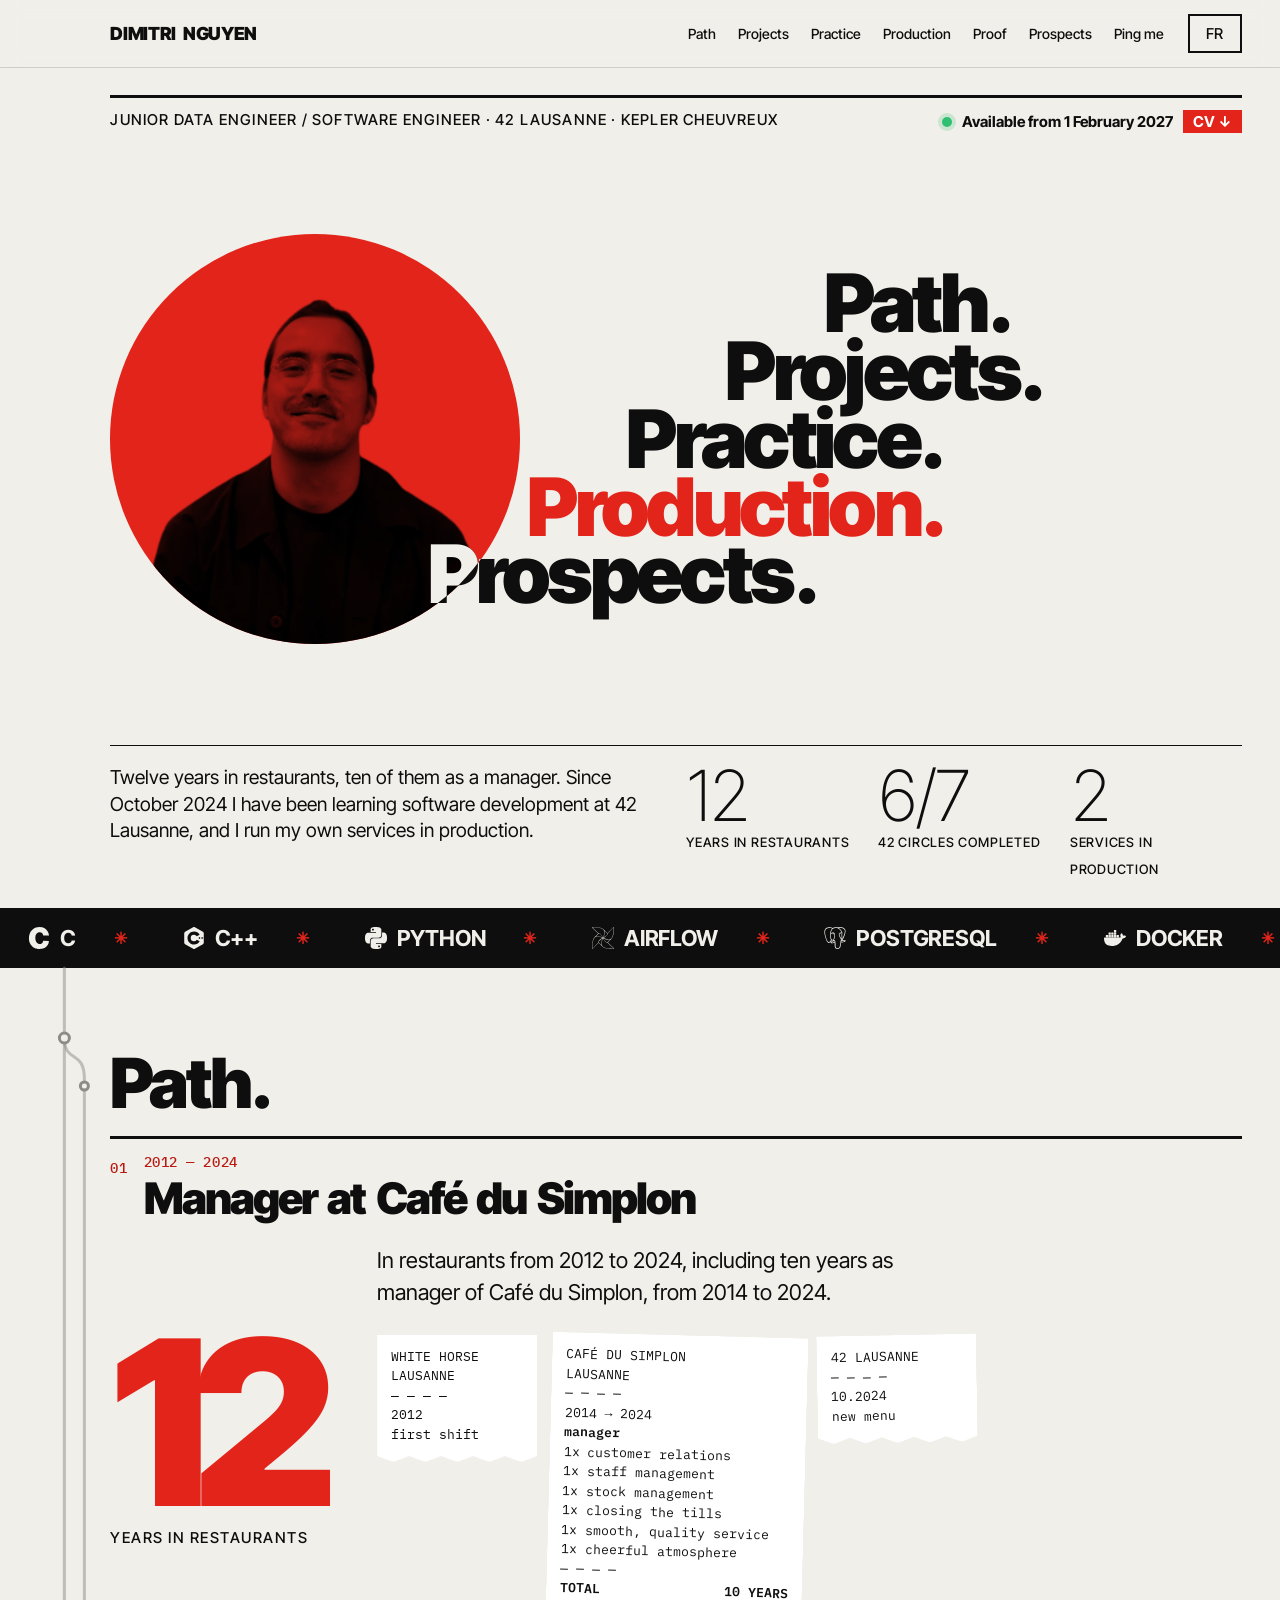
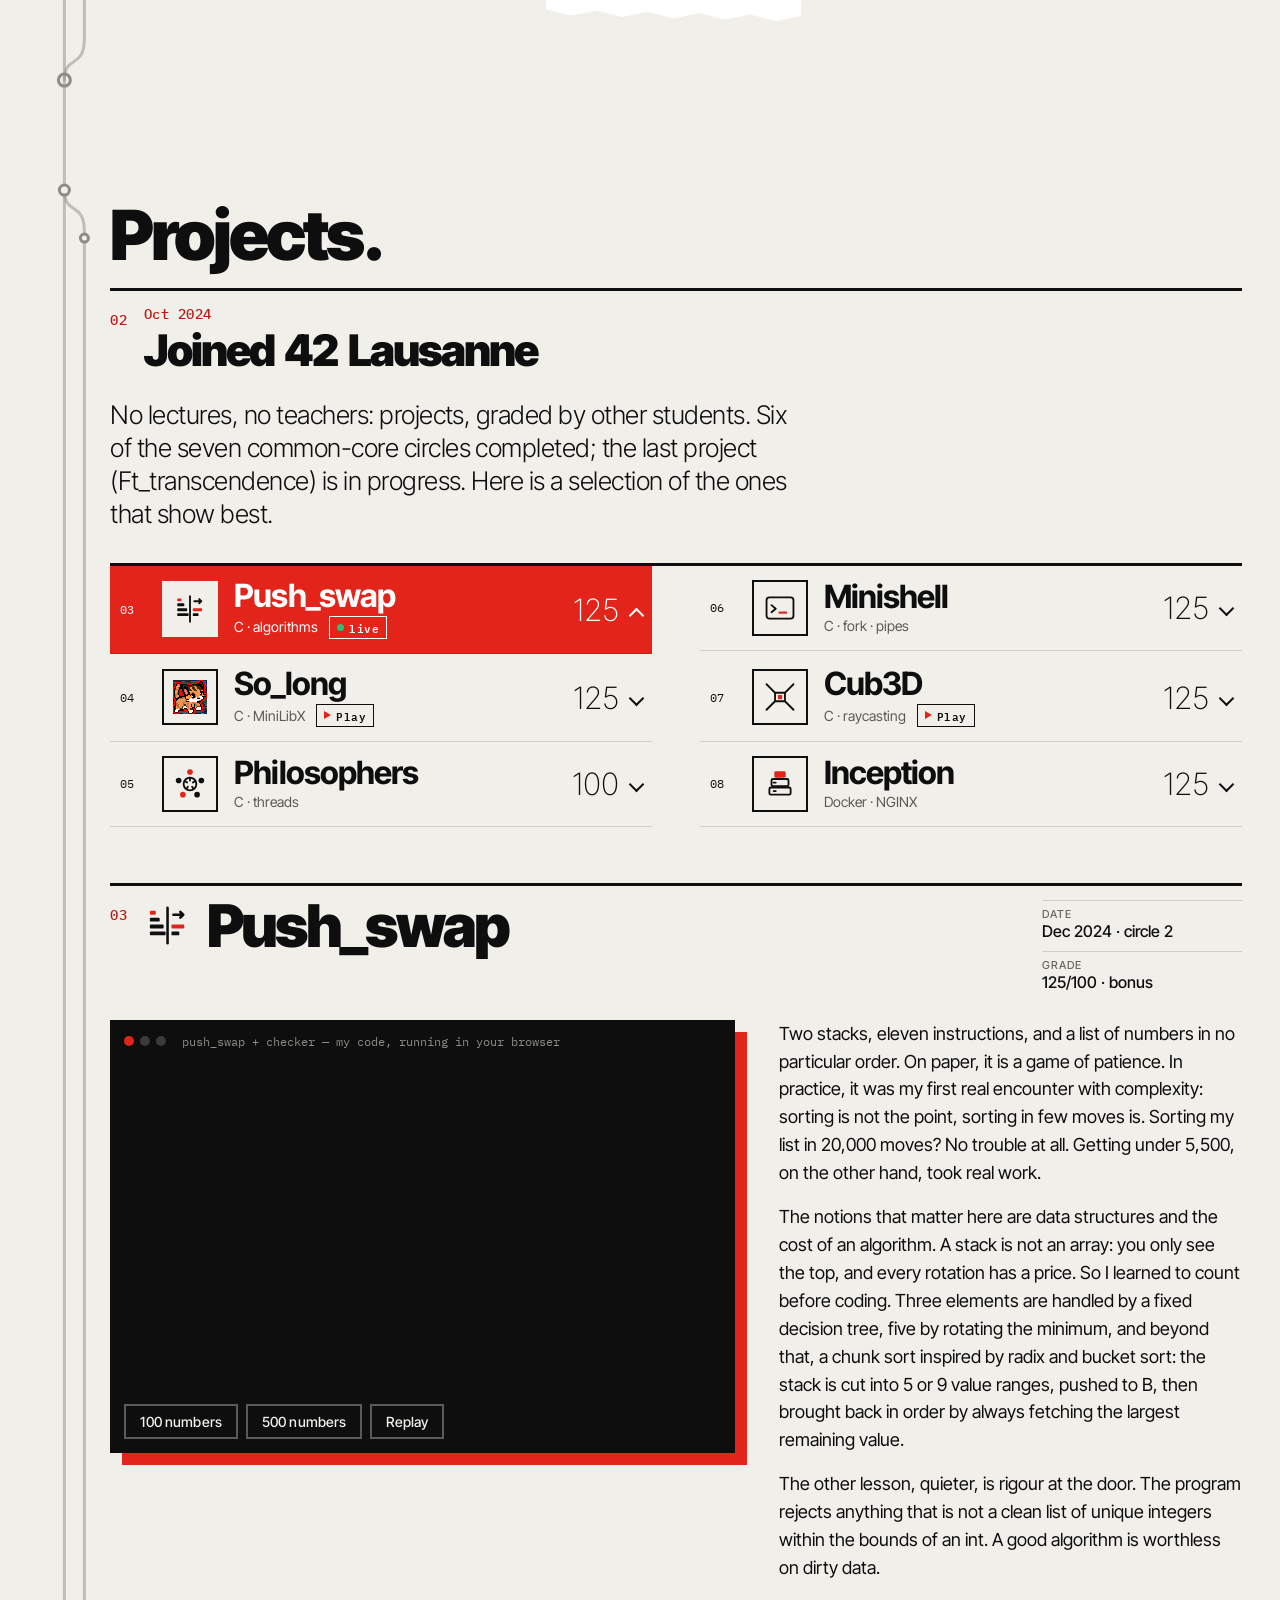
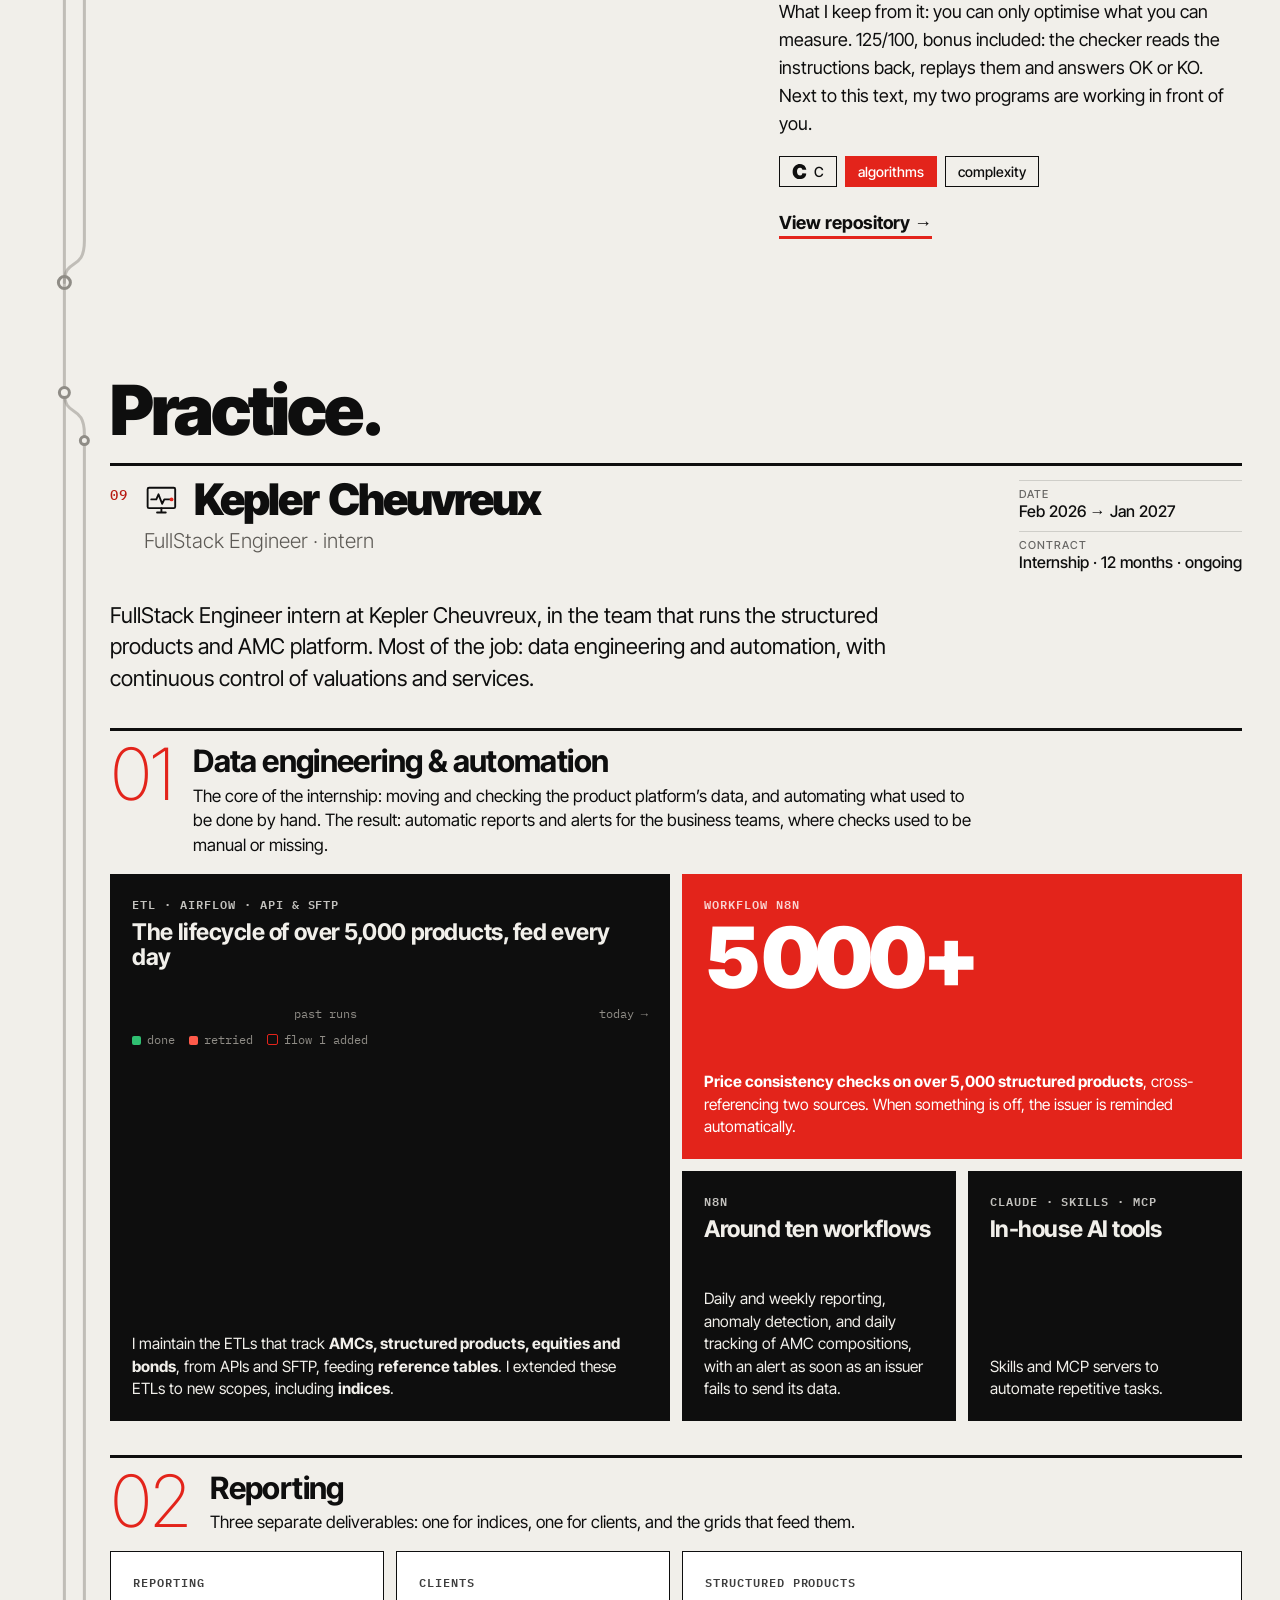
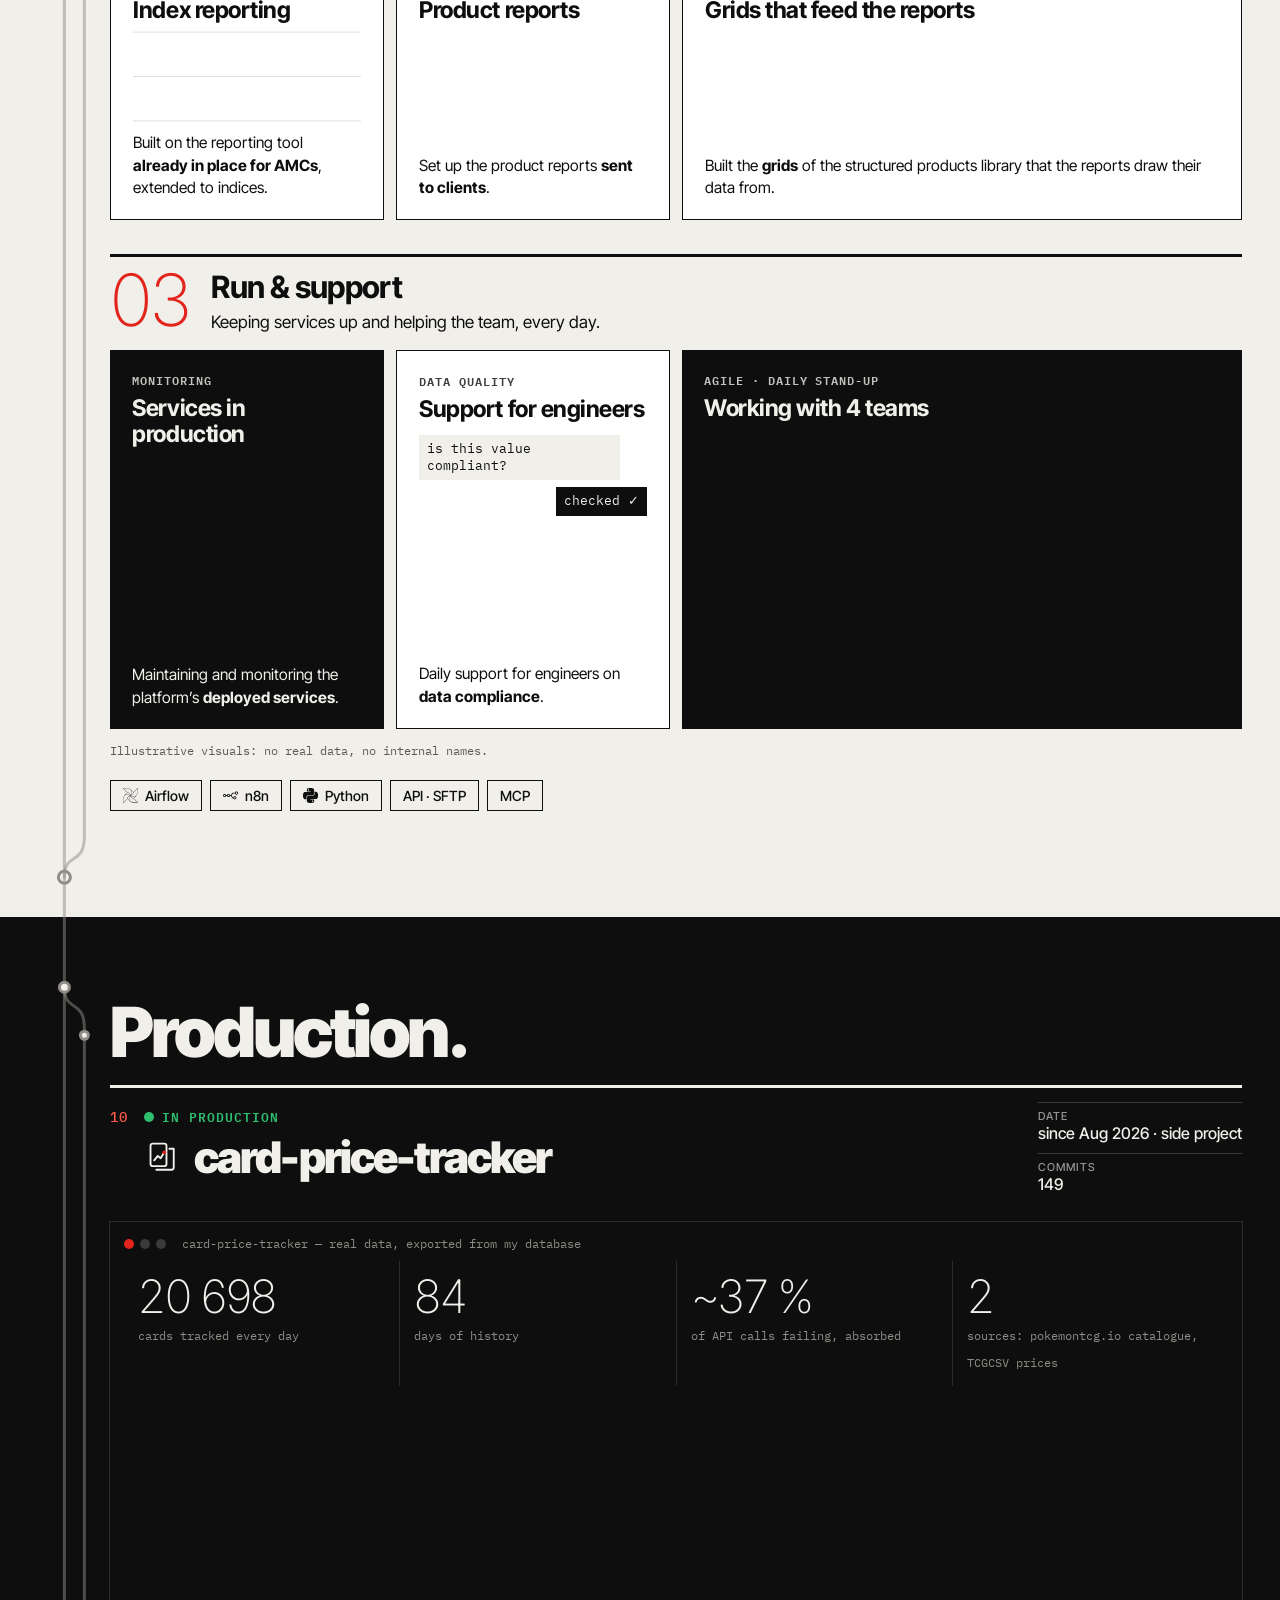
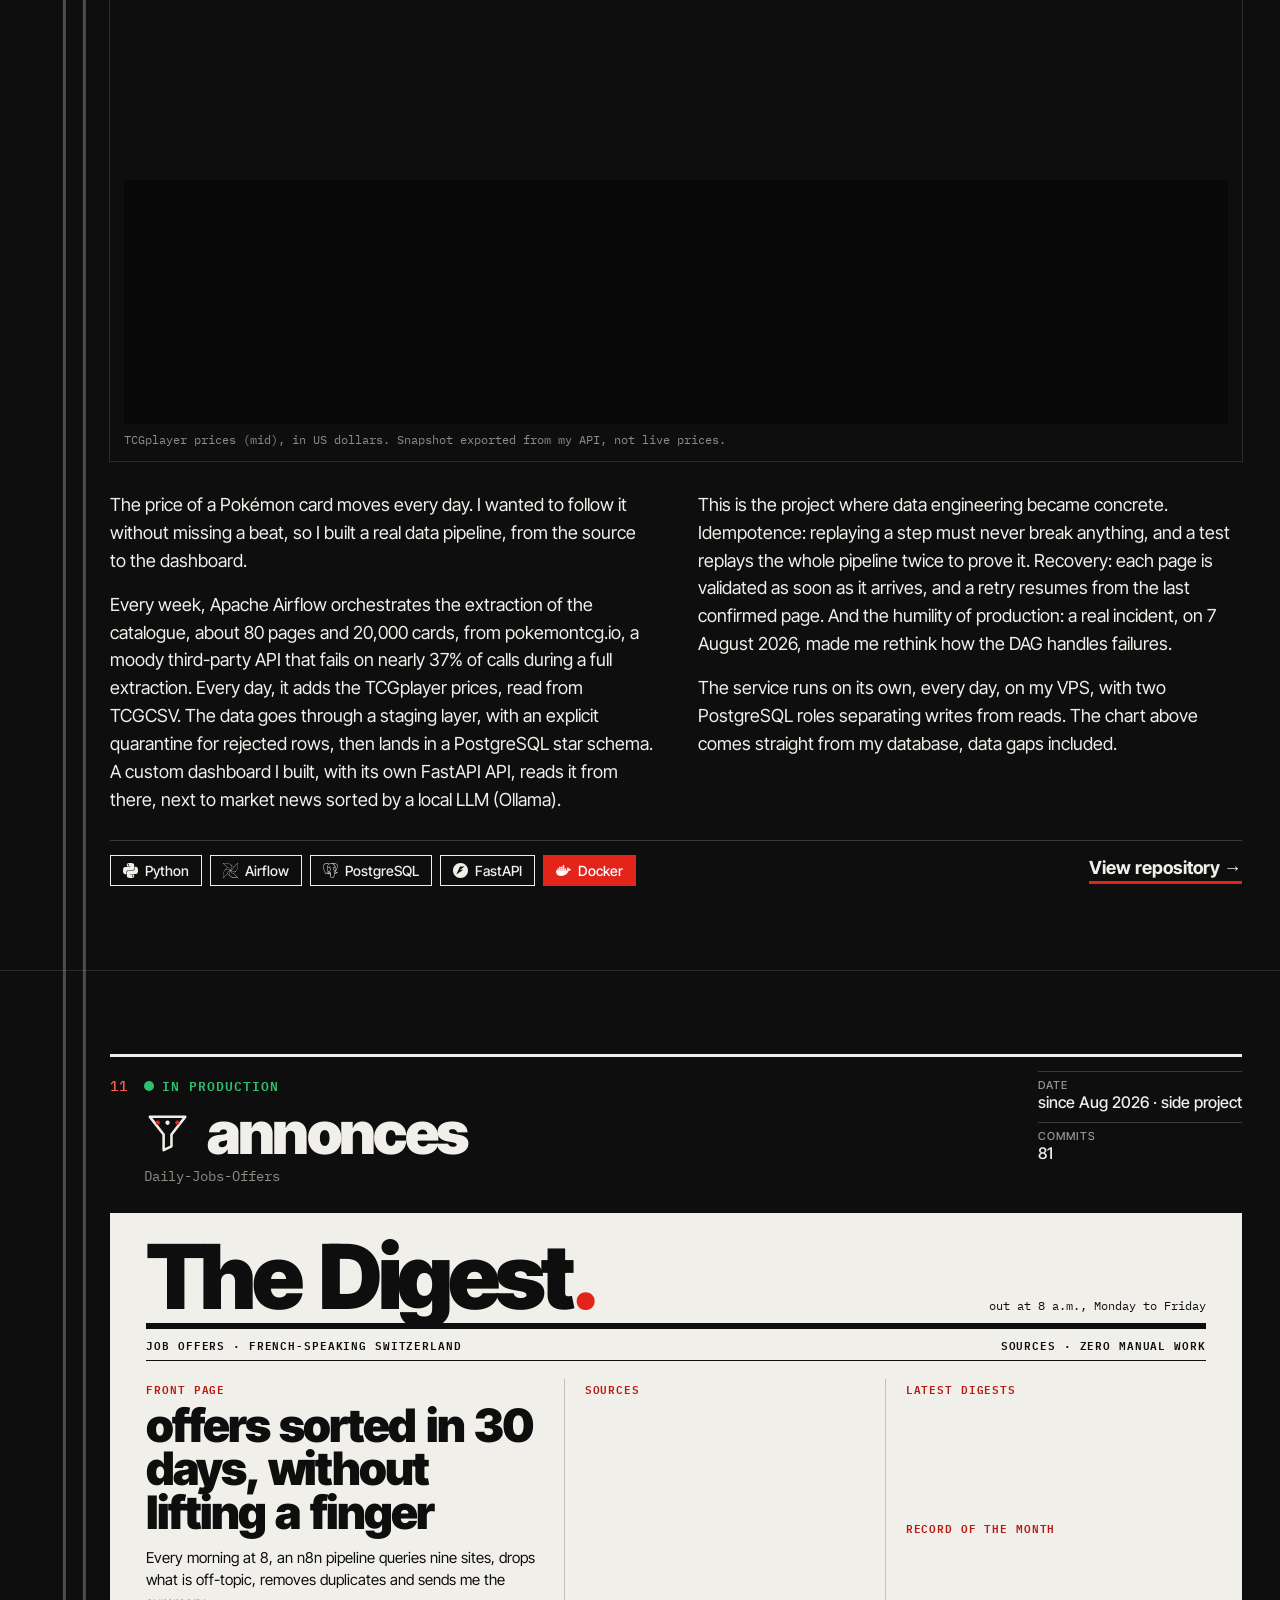
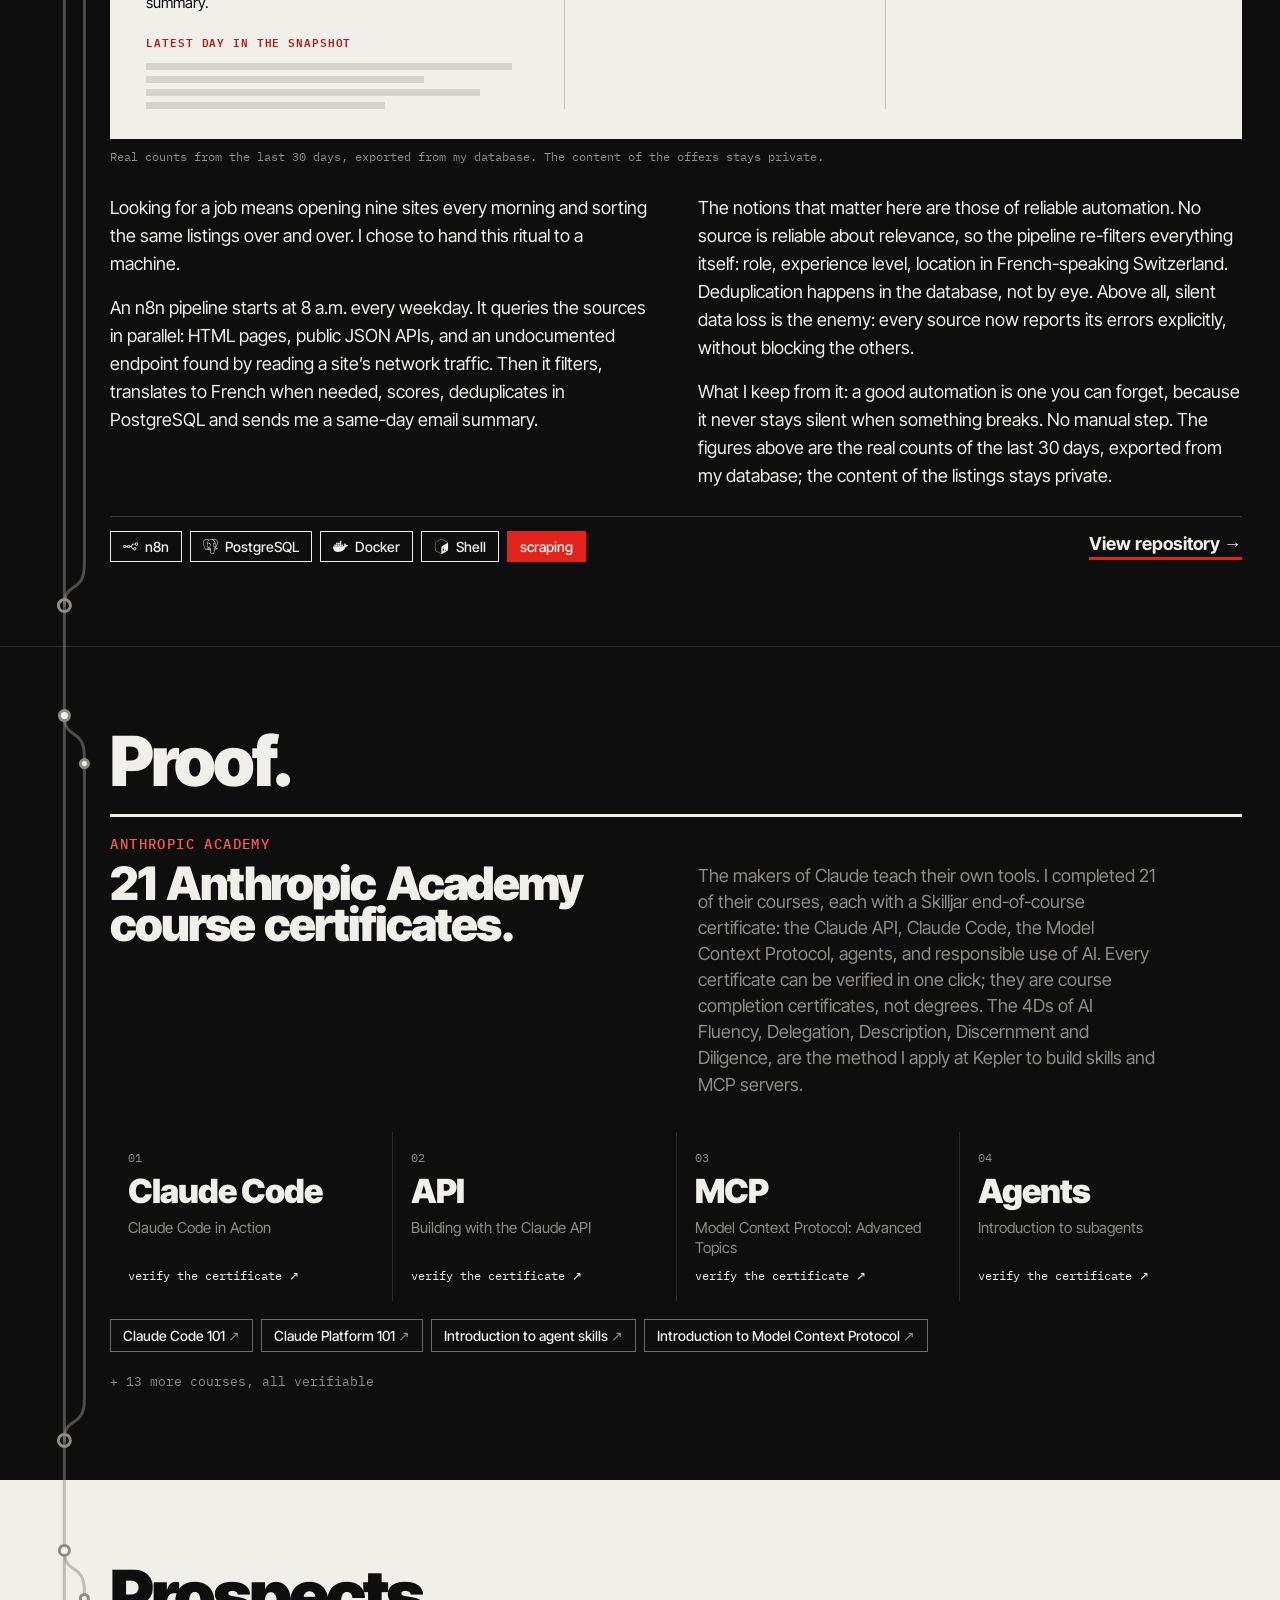
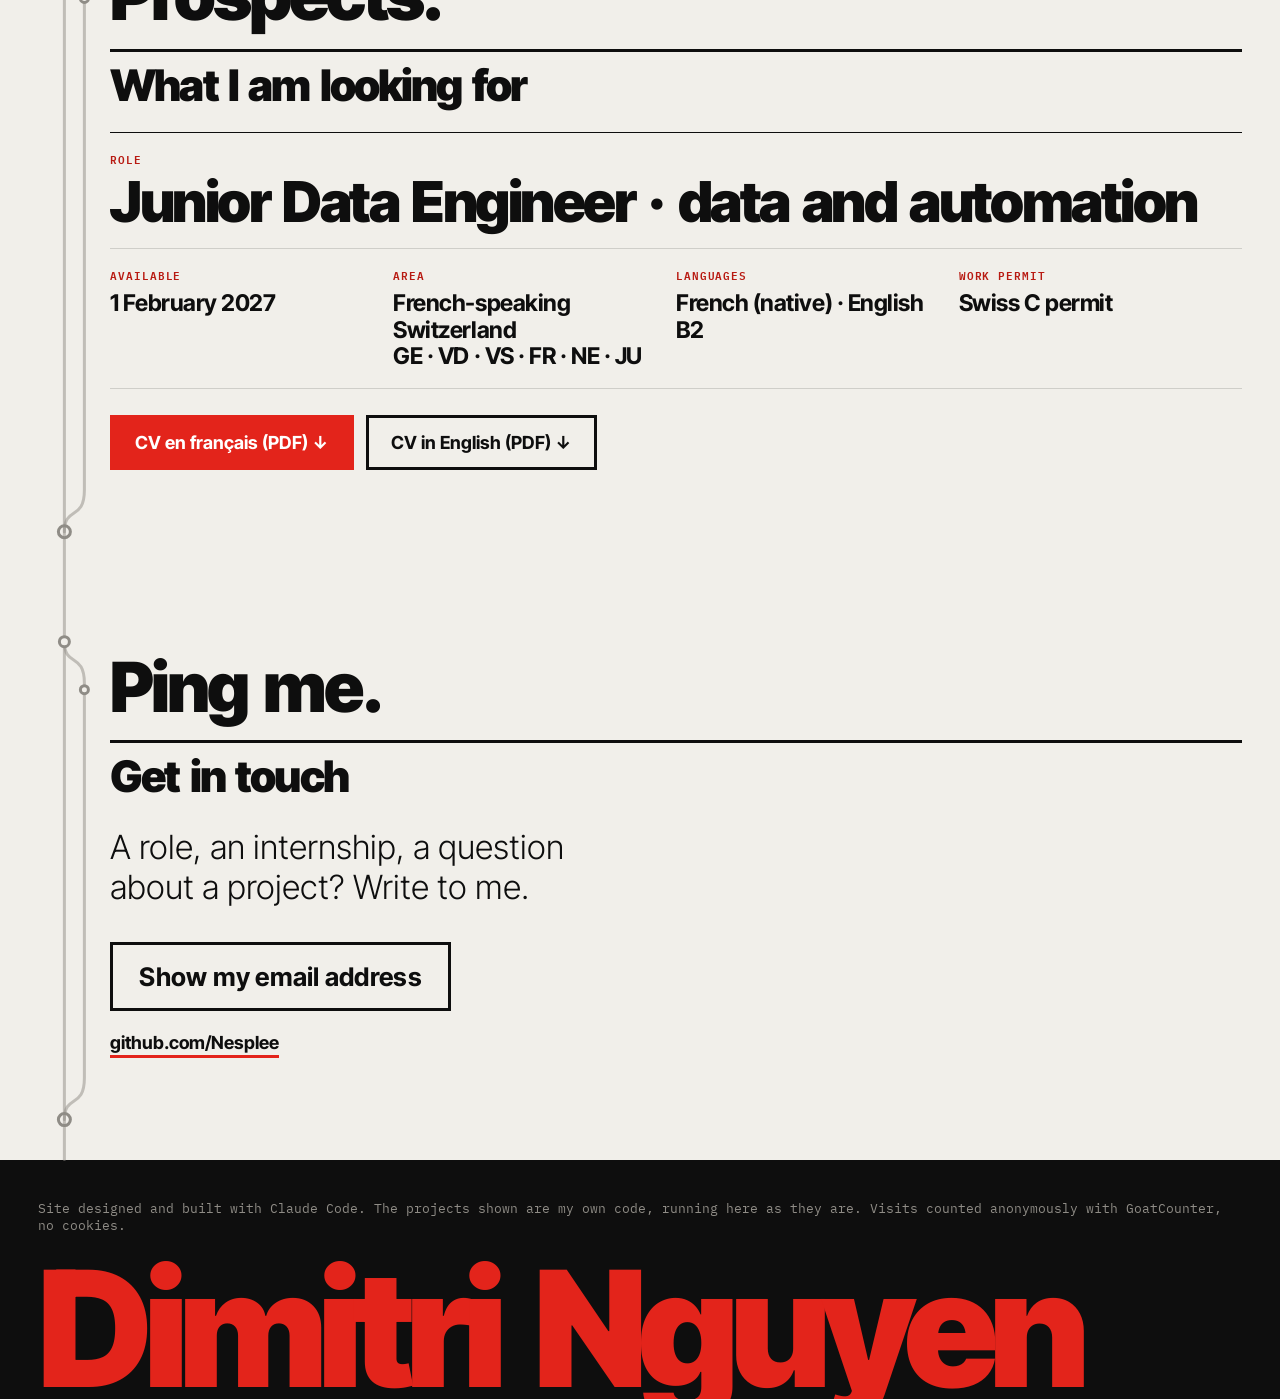
==== commit 40be36ba: "deploy 2026-11-16T17:47Z (portfolio 6d6ff65)" ====
--- a/index.html
+++ b/index.html
@@ -26,9 +26,9 @@
   <link rel="apple-touch-icon" href="apple-touch-icon.png">
   <link rel="icon" type="image/svg+xml" href="data:image/svg+xml,%3Csvg xmlns='http://www.w3.org/2000/svg' viewBox='0 0 32 32'%3E%3Ccircle cx='16' cy='16' r='16' fill='%23e3241b'/%3E%3Ctext x='16' y='21.5' font-family='Helvetica,Arial' font-size='14' font-weight='900' text-anchor='middle' fill='%23fff'%3EDN%3C/text%3E%3C/svg%3E">
   <script type="application/ld+json">{"@context":"https://schema.org","@type":"Person","name":"Dimitri Nguyen","url":"https://nesplee.github.io/","jobTitle":"Junior Data Engineer","alumniOf":{"@type":"EducationalOrganization","name":"42 Lausanne"},"sameAs":["https://github.com/Nesplee"]}</script>
-  <link rel="stylesheet" href="css/site.css?v=561d3767ab">
-  <noscript><link rel="stylesheet" href="css/nojs.css?v=561d3767ab"></noscript>
-  <script type="module" src="js/main.js?v=561d3767ab"></script>
+  <link rel="stylesheet" href="css/site.css?v=691aa6b196">
+  <noscript><link rel="stylesheet" href="css/nojs.css?v=691aa6b196"></noscript>
+  <script type="module" src="js/main.js?v=691aa6b196"></script>
 </head>
 <body>
   <a class="skip" href="#top" data-i18n="skip">Aller au contenu</a>
@@ -131,7 +131,7 @@
         <div class="ptitle"><h2 id="h-solong"><img class="picon pix" src="img/so_long-player.png" alt="" width="32" height="32" loading="lazy">So_long</h2></div>
         <dl class="meta"><div><dt data-i18n="meta.date">Date</dt><dd data-i18n="solong.date">janv. 2025 · cercle 2</dd></div><div><dt data-i18n="meta.grade">Note</dt><dd>125/100 · bonus</dd></div></dl>
       </header>
-      <div class="screen wide" data-visual="game" data-game-page="games/so_long.html?v=561d3767ab" data-game-aspect="1632 / 256" data-game-title="so_long">
+      <div class="screen wide" data-visual="game" data-game-page="games/so_long.html?v=691aa6b196" data-game-aspect="1632 / 256" data-game-title="so_long">
         <div class="bar"><i></i><i></i><i></i><span data-i18n="solong.bar">so_long — mon jeu, jouable dans votre navigateur</span></div>
         <div data-game="stage"><img class="poster" loading="lazy" decoding="async" data-game="poster" src="img/posters/so_long.webp" alt="so_long : capture du jeu" width="1632" height="256"></div>
         <div class="controls">
@@ -219,7 +219,7 @@
         <dl class="meta"><div><dt data-i18n="meta.date">Date</dt><dd data-i18n="cub3d.date">oct. 2025 · cercle 4</dd></div><div><dt data-i18n="meta.grade">Note</dt><dd>125/100 · bonus</dd></div></dl>
       </header>
       <div class="project">
-        <div class="screen" data-visual="game" data-game-page="games/cub3d.html?v=561d3767ab" data-game-aspect="16 / 9" data-game-title="cub3d">
+        <div class="screen" data-visual="game" data-game-page="games/cub3d.html?v=691aa6b196" data-game-aspect="16 / 9" data-game-title="cub3d">
           <div class="bar"><i></i><i></i><i></i><span data-i18n="cub3d.bar">cub3d — mon moteur, jouable dans votre navigateur</span></div>
           <div data-game="stage"><img class="poster" loading="lazy" decoding="async" data-game="poster" src="img/posters/cub3d.webp" alt="cub3d : capture du jeu" width="1280" height="720"></div>
           <div class="controls">
@@ -321,7 +321,7 @@
           <div class="svg-scroll" role="group" tabindex="0" data-i18n-aria="svg.scroll" aria-label="Schéma, défilement horizontal possible"><svg data-tr="chart" viewBox="0 0 640 300" role="img" data-i18n-aria="tr.aria" aria-label="Prix TCGplayer de la carte sélectionnée"></svg></div>
           <div class="card-tabs" data-tr="tabs"></div>
         </div>
-        <div class="svg-scroll" role="group" tabindex="0" data-i18n-aria="svg.scroll" aria-label="Schéma, défilement horizontal possible"><svg data-tr="flow" class="flow-svg" viewBox="0 0 680 130" role="img" data-i18n-aria="tr.flowaria" aria-label="Schéma du pipeline"></svg></div>
+        <div class="svg-scroll" role="group" tabindex="0" data-i18n-aria="svg.scroll" aria-label="Schéma, défilement horizontal possible"><svg data-tr="flow" class="flow-svg" viewBox="0 0 680 150" role="img" data-i18n-aria="tr.flowaria" aria-label="Schéma du pipeline"></svg></div>
         <p class="note"><span data-i18n="tr.note">Prix TCGplayer (mid), en dollars. Instantané exporté de mon API, pas des prix en direct.</span> <span data-tr="asof"></span></p>
       </div>
       <div class="project-text cols">
--- a/css/site.css
+++ b/css/site.css
@@ -193,6 +193,11 @@
 [data-tr="chart"] .grid { stroke: #2a2a2a; }
 [data-tr="chart"] .area { fill: var(--hot); fill-opacity: .12; }
 [data-tr="chart"] .line { fill: none; stroke: var(--hot); stroke-width: 3; stroke-linejoin: round; }
+[data-tr="chart"] .cross { stroke: #8a8a8a; stroke-dasharray: 3 3; }
+[data-tr="chart"] .hovdot { fill: var(--screen-ink); stroke: var(--screen); stroke-width: 2; }
+[data-tr="chart"] .hov { pointer-events: none; }
+[data-tr="chart"].is-hov text.lbl:not(.hovlbl) { opacity: 0; } /* peak and last-price labels step aside while the pointer reads a price */
+[data-tr="chart"] { touch-action: pan-x pan-y; }
 [data-tr="chart"] .peak { fill: var(--screen-ink); }
 [data-tr="chart"] .last { fill: var(--ok); }
 [data-tr="chart"] text.lbl { paint-order: stroke; stroke: var(--screen); stroke-width: 6px; stroke-linejoin: round; }
@@ -202,9 +207,9 @@
 .flow-svg .node.hot { stroke: var(--red); stroke-width: 2; }
 .flow-svg .node.q { stroke: #7a5a2a; stroke-dasharray: 4 3; }
 .flow-svg text.nl { fill: var(--screen-ink); }
-.flow-svg .edge { fill: none; stroke: #3a3a3a; stroke-width: 2; }
+.flow-svg .edge { fill: none; stroke: #6a6a6a; stroke-width: 1.5; }
 .flow-svg .edge.retry { stroke-dasharray: 4 4; }
-.flow-svg .dot.ok { fill: var(--ok); } .flow-svg .dot.retry { fill: var(--hot); } .flow-svg .dot.q { fill: #d9a520; }
+.flow-svg .arrow { fill: #7a7a7a; }
 
 /* philosophers */
 .ph-grid { display: grid; grid-template-columns: 1fr 1fr; gap: 12px; align-items: start; }
